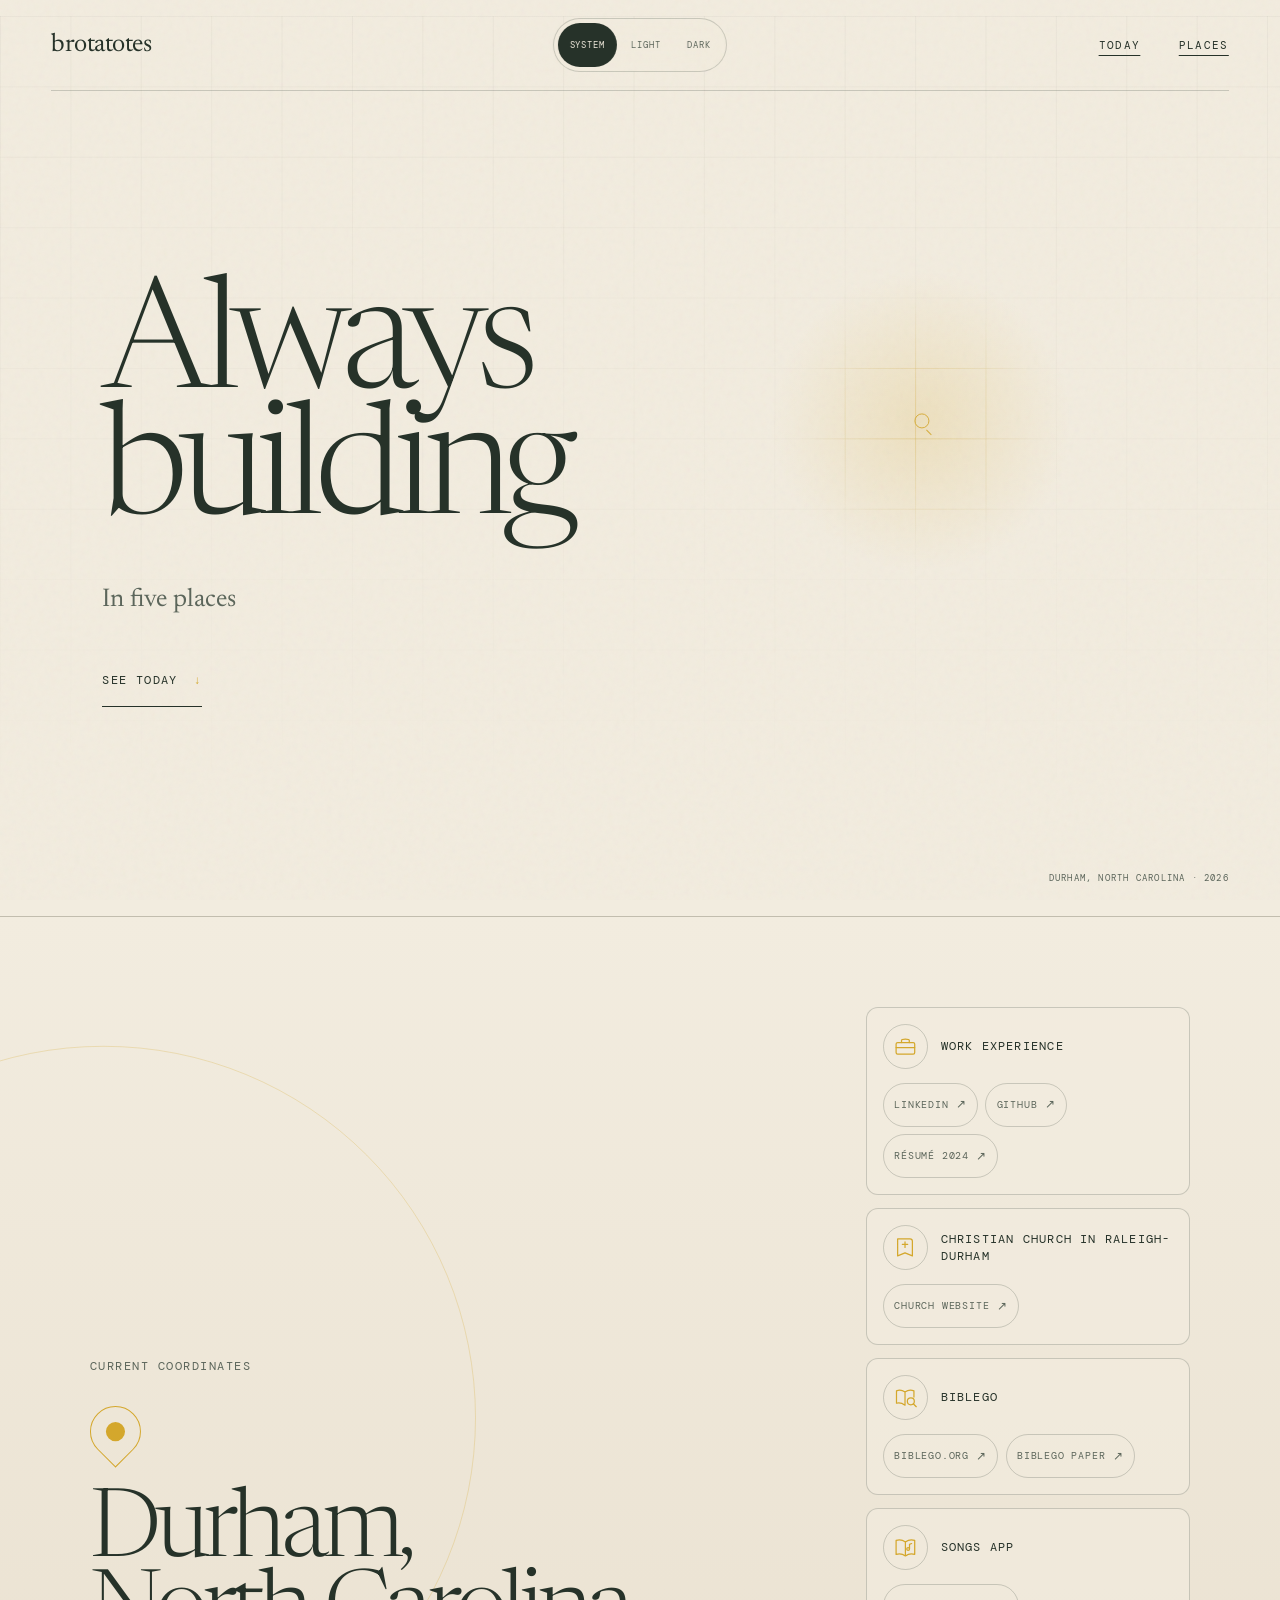
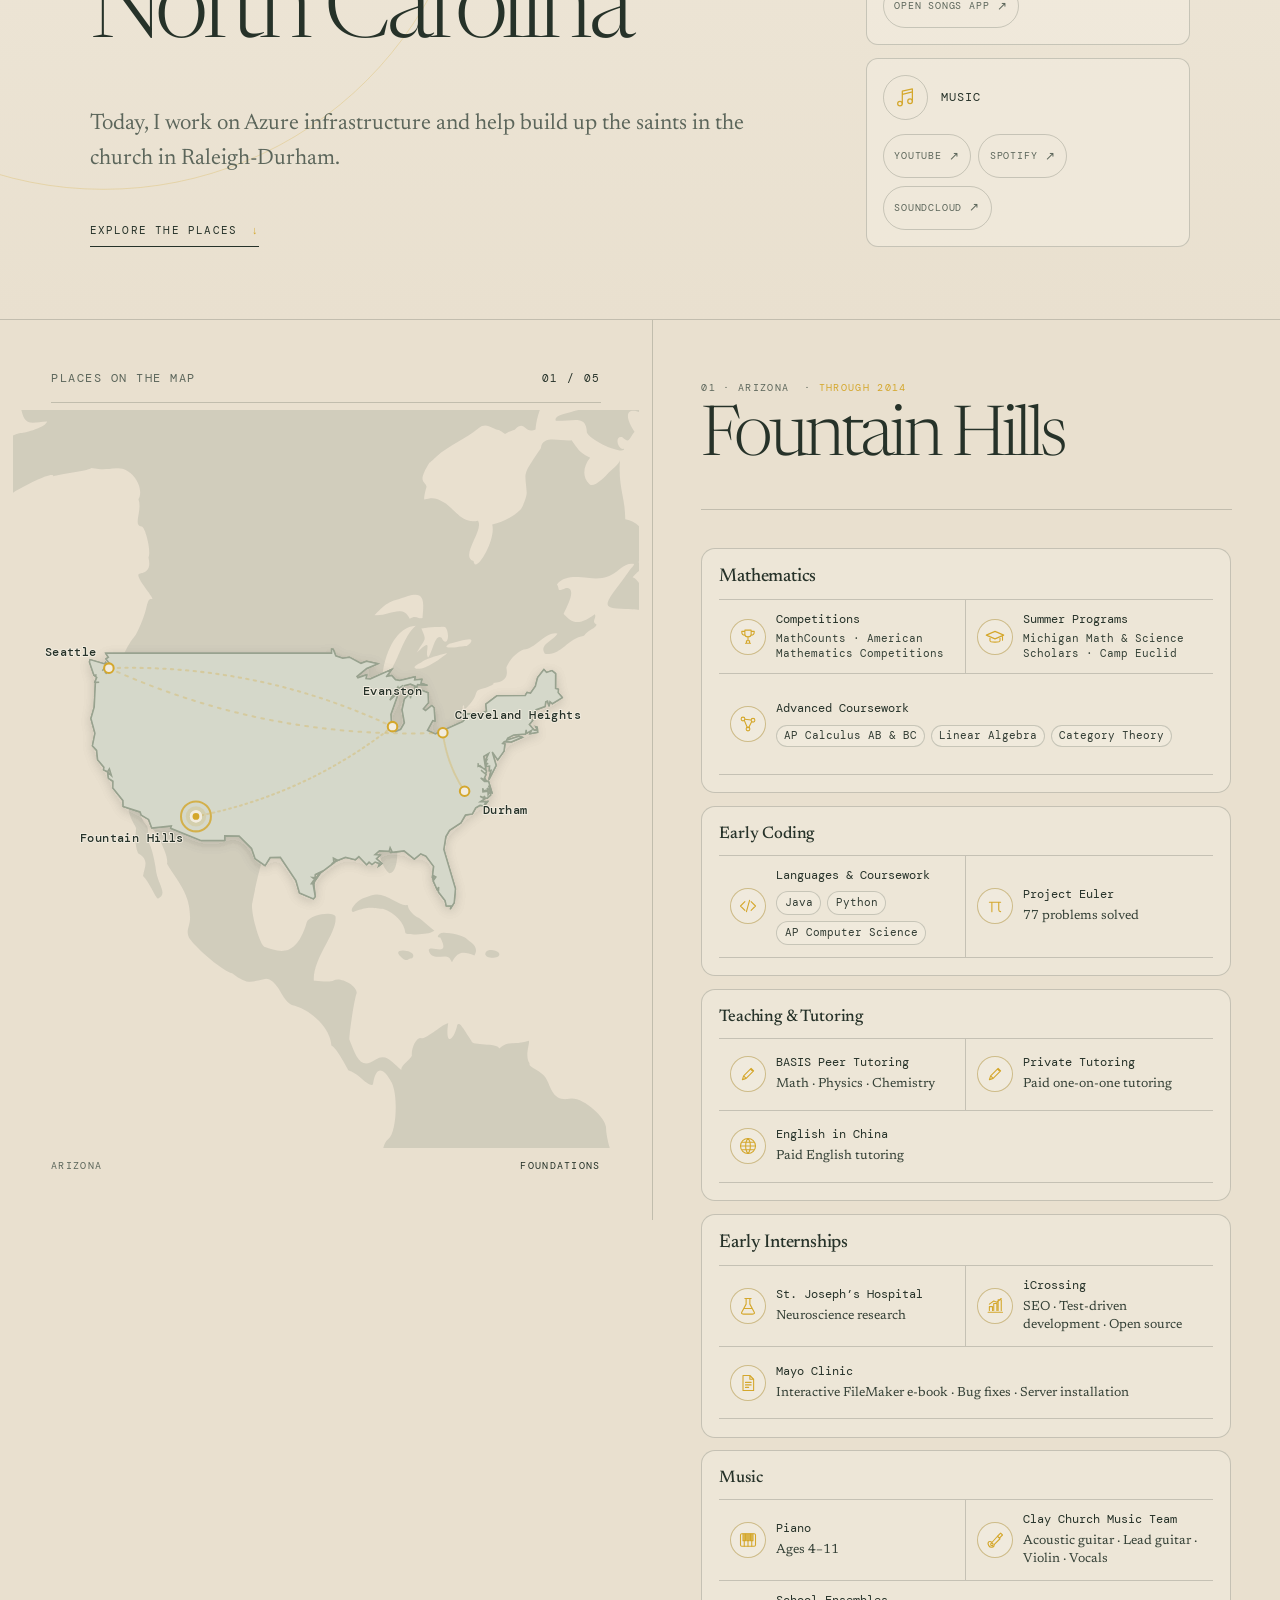
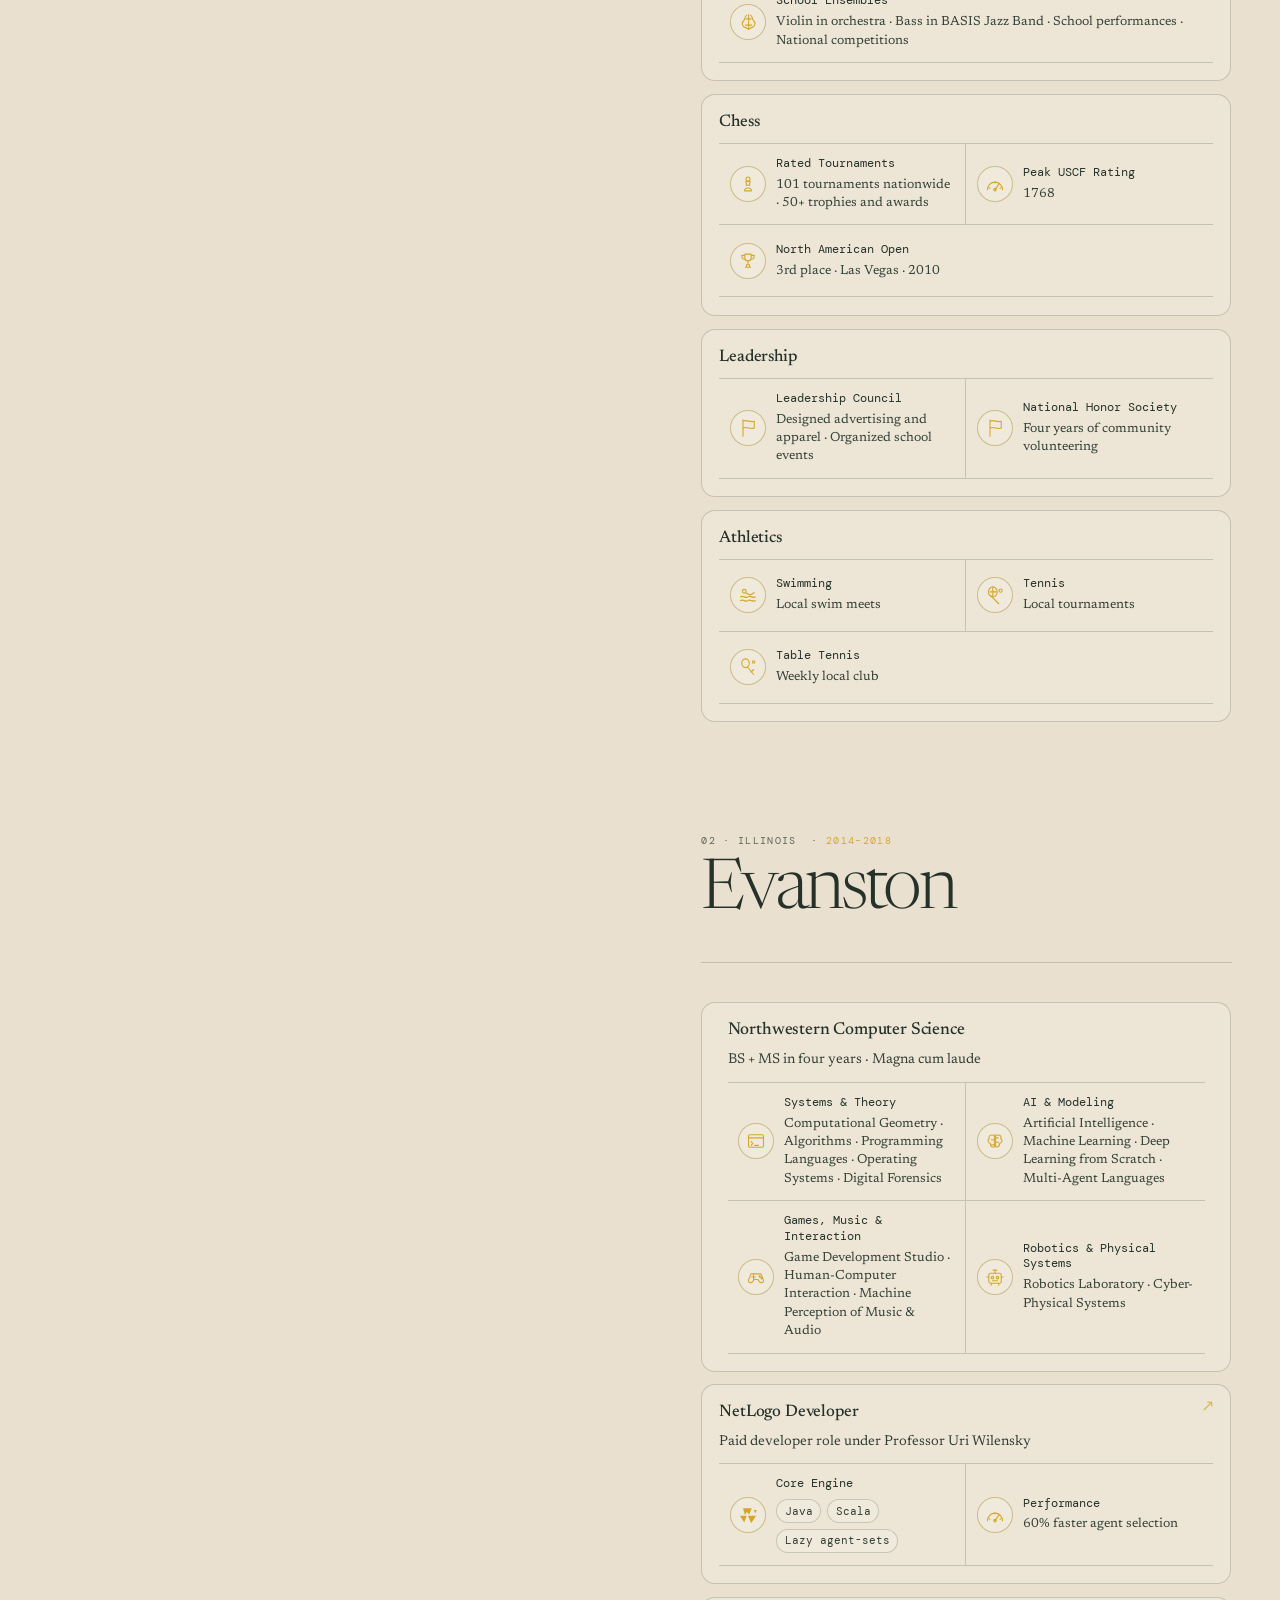
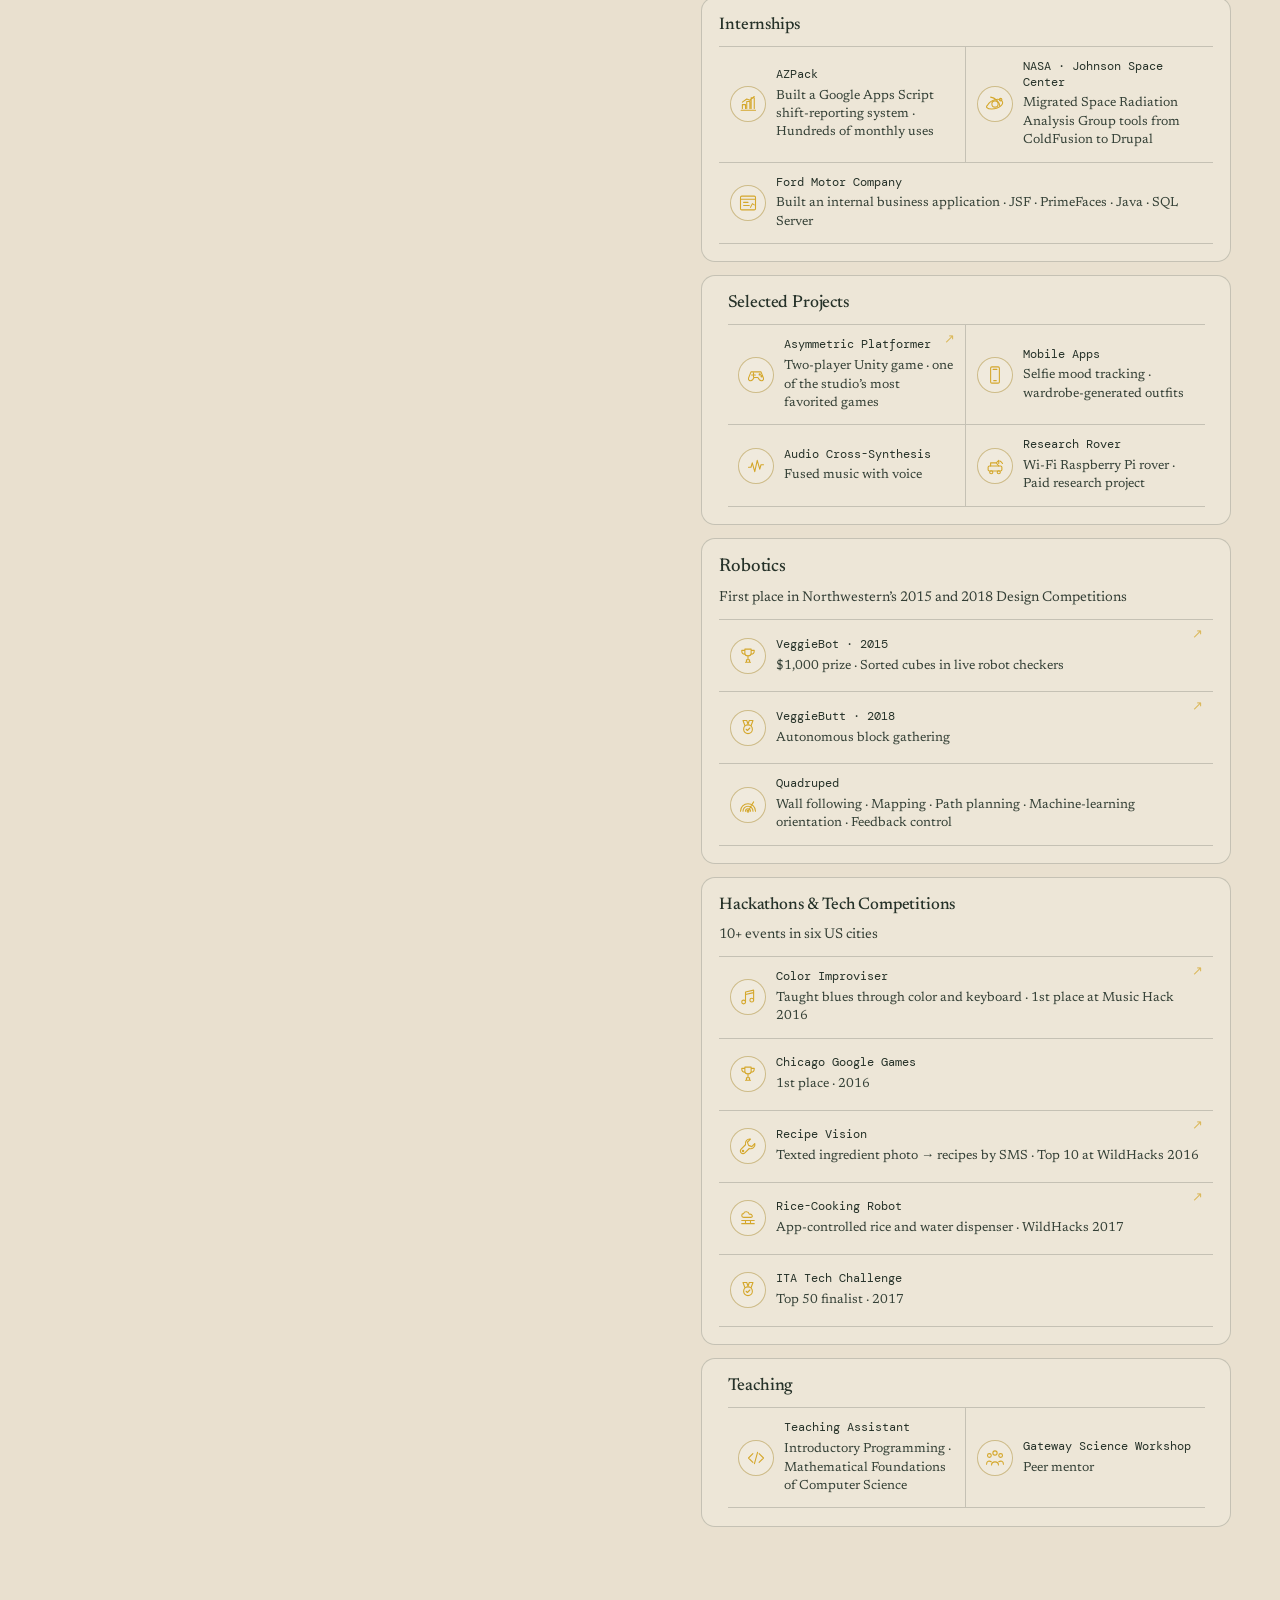
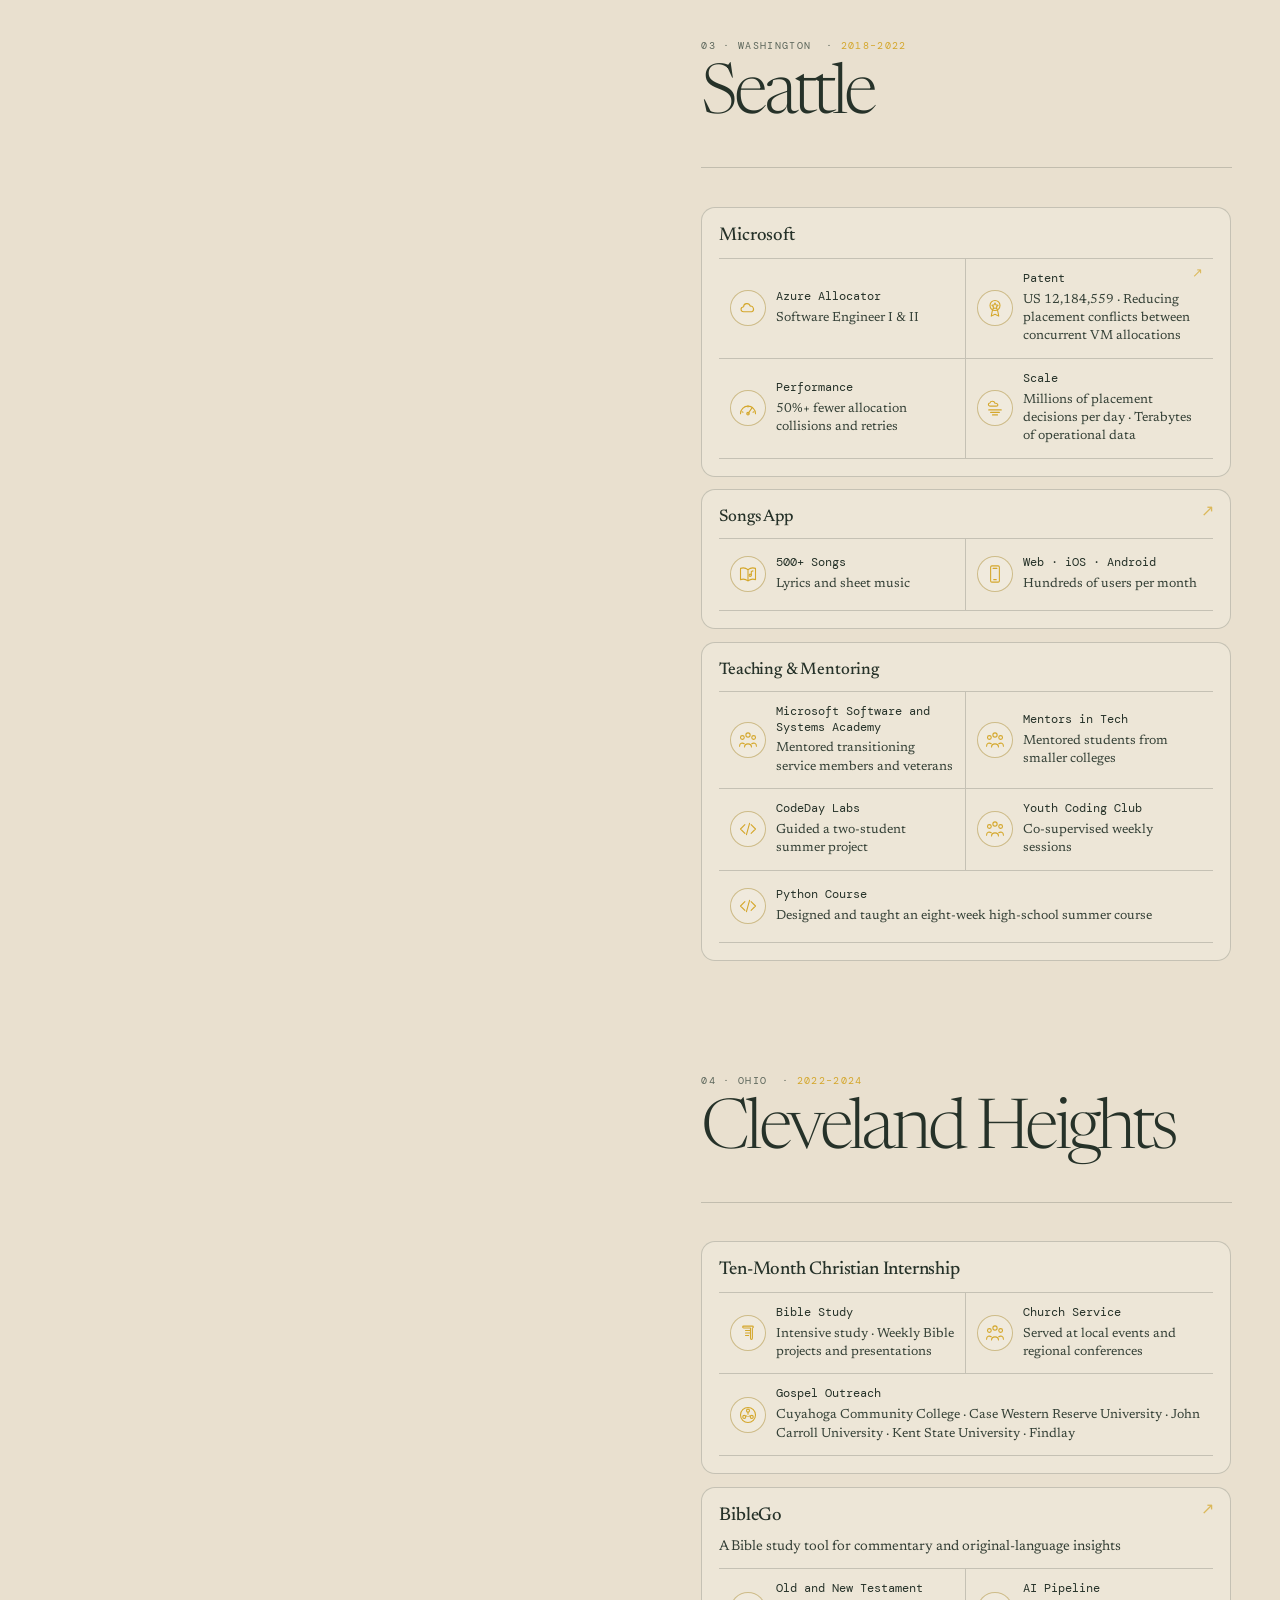
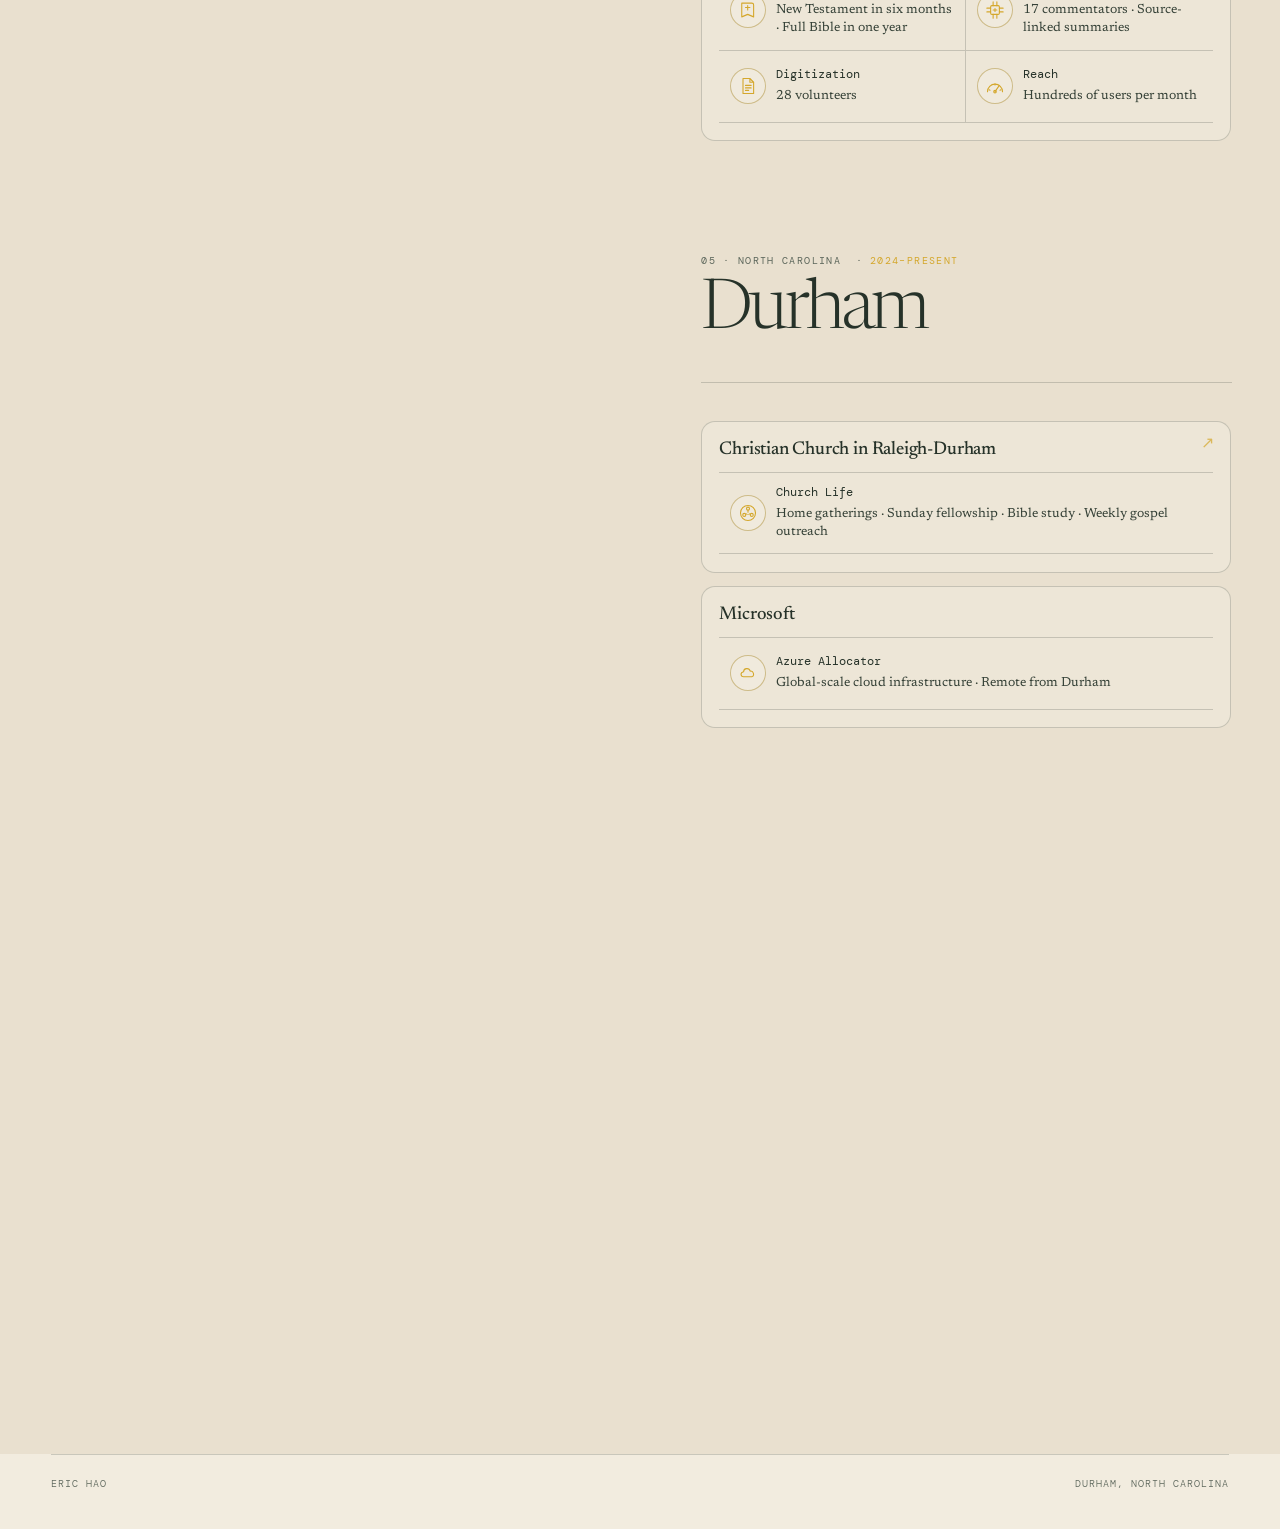
==== index.html @ 856d8e8a "Preview current section before places map" ====
<!doctype html>
<html lang="en">
<head>
  <meta charset="utf-8">
  <meta name="viewport" content="width=device-width, initial-scale=1">
  <meta name="description" content="Selected projects and lessons from the places Eric Hao has lived and worked.">
  <meta name="theme-color" content="#f2ecdf">
  <link rel="icon" type="image/x-icon" href="resources/favicon.ico">
  <title>brotatotes — always building</title>
  <link rel="preconnect" href="https://fonts.googleapis.com">
  <link rel="preconnect" href="https://fonts.gstatic.com" crossorigin>
  <link href="https://fonts.googleapis.com/css2?family=DM+Mono:wght@300;400&family=Newsreader:opsz,wght@6..72,300;6..72,400;6..72,500&display=swap" rel="stylesheet">
  <link rel="stylesheet" href="atlas.css">
  <script src="atlas.js" defer></script>
</head>
<body>
  <a class="skip-link" href="#journey">Skip to the journey</a>
  <div class="grain" aria-hidden="true"></div>

  <svg class="symbol-sprite" aria-hidden="true" focusable="false" width="0" height="0">
    <defs>
      <symbol id="ico-music" viewBox="0 0 32 32"><circle cx="9" cy="24" r="3"/><circle cx="22" cy="21" r="3"/><path d="M12 24 V8 L25 5 V21 M12 12 L25 9"/></symbol>
      <symbol id="ico-chess" viewBox="0 0 32 32"><circle cx="16" cy="8" r="3.3"/><path d="M12.5 12 H19.5 L18 18 H14 Z M10.5 27 C10.5 21 21.5 21 21.5 27 Z M13 18 H19"/></symbol>
      <symbol id="ico-athletics" viewBox="0 0 32 32"><ellipse cx="12.5" cy="11" rx="7" ry="8"/><path d="M9 17 L22 30 M8 11 H18 M12.5 4 V18"/><circle cx="25" cy="9" r="2.5"/></symbol>
      <symbol id="ico-math" viewBox="0 0 32 32"><path d="M7 10 H25 M11 10 V25 M22 10 V22 C22 24 23 25 25 25"/></symbol>
      <symbol id="ico-chinese" viewBox="0 0 32 32"><rect x="10" y="8" width="12" height="16"/><path d="M16 4 V28 M10 16 H22"/></symbol>
      <symbol id="ico-grad" viewBox="0 0 32 32"><path d="M16 7 L30 13 L16 19 L2 13 Z M8 15 V22 C8 25 24 25 24 22 V15 M28 14 V21"/></symbol>
      <symbol id="ico-tutor" viewBox="0 0 32 32"><path d="M7 25 L9 19 L21 7 L25 11 L13 23 Z M9 19 L13 23 M20 8 L24 12 M7 25 L11 24"/></symbol>
      <symbol id="ico-flag" viewBox="0 0 32 32"><path d="M8 3 V29 M8 5 C14 2 20 8 26 5 V16 C20 19 14 13 8 16"/></symbol>
      <symbol id="ico-briefcase" viewBox="0 0 32 32"><rect x="4" y="11" width="24" height="15" rx="2"/><path d="M11 11 V8 C11 6 21 6 21 8 V11 M4 17.5 H28"/></symbol>
      <symbol id="ico-code" viewBox="0 0 32 32"><path d="M11 9 L4 16 L11 23 M21 9 L28 16 L21 23 M18.5 7 L13.5 25"/></symbol>
      <symbol id="ico-building" viewBox="0 0 32 32"><path d="M4 12 L16 5 L28 12 M6 12 V24 M12 12 V24 M20 12 V24 M26 12 V24 M3 27 H29 M14 27 V21 H18 V27"/></symbol>
      <symbol id="ico-trophy" viewBox="0 0 32 32"><path d="M11 5 H21 V12 C21 17 11 17 11 12 Z M11 7 H6 C6 12 9 13 11 13 M21 7 H26 C26 12 23 13 21 13 M16 17 V22 M12 26 H20 M13.5 22 H18.5 V26 H13.5 Z"/></symbol>
      <symbol id="ico-network" viewBox="0 0 32 32"><circle cx="8" cy="8" r="3"/><circle cx="24" cy="10" r="3"/><circle cx="16" cy="24" r="3"/><path d="M10 10 L15 22 M22 12 L17 22 M11 8.5 L21 9.5"/></symbol>
      <symbol id="ico-project-grid" viewBox="0 0 32 32"><rect x="5" y="5" width="8" height="8" rx="1.5"/><rect x="19" y="5" width="8" height="8" rx="1.5"/><rect x="5" y="19" width="8" height="8" rx="1.5"/><rect x="19" y="19" width="8" height="8" rx="1.5"/></symbol>
      <symbol id="ico-netlogo" viewBox="0 0 32 32"><path d="M8 5 H22 L18 15 L14 11 L11 16 Z M25 8 H30 L28 13 Z M3 17 H14 L10 28 Z M16 17 H29 L21 29 Z" fill="var(--rust)" stroke="none"/></symbol>
      <symbol id="ico-wrench" viewBox="0 0 32 32"><path d="M20 5 A7 7 0 0 0 12 14 L5 21 A4 4 0 1 0 11 27 L18 20 A7 7 0 0 0 27 12 L22 17 L17 15 L15 10 Z"/><circle cx="8" cy="24" r="1.2"/></symbol>
      <symbol id="ico-rocket" viewBox="0 0 32 32"><path d="M16 3 C21 8 22 16 20 22 H12 C10 16 11 8 16 3 Z M12 22 L8 27 L11 24 M20 22 L24 27 L21 24 M16 26 V29"/><circle cx="16" cy="13" r="2.4"/></symbol>
      <symbol id="ico-car" viewBox="0 0 32 32"><path d="M4 22 L7 14 H23 L26 22 M3 22 H29 V26 H3 Z M11 14 L12 19 H20 L21 14"/><circle cx="10" cy="26" r="2"/><circle cx="22" cy="26" r="2"/></symbol>
      <symbol id="ico-bolt" viewBox="0 0 32 32"><path d="M18 3 L7 18 H15 L13 29 L25 13 H17 Z"/></symbol>
      <symbol id="ico-chip" viewBox="0 0 32 32"><rect x="9" y="9" width="14" height="14" rx="1.5"/><rect x="13.5" y="13.5" width="5" height="5"/><path d="M13 4 V9 M19 4 V9 M13 23 V28 M19 23 V28 M4 13 H9 M4 19 H9 M23 13 H28 M23 19 H28"/></symbol>
      <symbol id="ico-chalkboard" viewBox="0 0 32 32"><rect x="4" y="5" width="24" height="17" rx="1"/><path d="M9 11 H23 M9 15 H18 M13 22 V26 M11 28 L13 26 H19 L21 28"/></symbol>
      <symbol id="ico-flask" viewBox="0 0 32 32"><path d="M13 4 V13 L6 26 C5 28 7 29 9 29 H23 C25 29 27 28 26 26 L19 13 V4 M11 4 H21 M9.5 20 H22.5"/></symbol>
      <symbol id="ico-cloud" viewBox="0 0 32 32"><path d="M9 22 C4 22 3 15 9 14 C9 8 18 7 19.5 13 C25 12 27 20.5 22 22 Z"/></symbol>
      <symbol id="ico-patent" viewBox="0 0 32 32"><circle cx="16" cy="12" r="8"/><path d="M16 8 L17.5 11 L21 11.5 L18.5 14 L19 17.5 L16 15.8 L13 17.5 L13.5 14 L11 11.5 L14.5 11 Z" fill="none"/><path d="M12 19 L10 29 L16 26 L22 29 L20 19"/></symbol>
      <symbol id="ico-cloudscale" viewBox="0 0 32 32"><path d="M8 13 C4.5 13 4.5 8 8 8 C8.5 4.5 15 4 16 8.5 C20.5 7.5 22.5 13 18 13 Z M6 19 H26 M9 23 H23 M12 27 H20"/></symbol>
      <symbol id="ico-gauge" viewBox="0 0 32 32"><path d="M4 25 A12 12 0 0 1 28 25"/><path d="M16 25 L23 15"/><circle cx="16" cy="25" r="2"/><path d="M6.5 22 L8 22.7 M25.5 22 L24 22.7 M16 12.5 V14.5"/></symbol>
      <symbol id="ico-shield" viewBox="0 0 32 32"><path d="M16 4 L27 8 V15 C27 23 21 27 16 29 C11 27 5 23 5 15 V8 Z M11 16 L15 20 L22 12"/></symbol>
      <symbol id="ico-database" viewBox="0 0 32 32"><ellipse cx="16" cy="8" rx="10" ry="4"/><path d="M6 8 V24 C6 26.4 26 26.4 26 24 V8 M6 16 C6 18.4 26 18.4 26 16"/></symbol>
      <symbol id="ico-mentor" viewBox="0 0 32 32"><circle cx="16" cy="8" r="3.4"/><circle cx="7" cy="12" r="3"/><circle cx="25" cy="12" r="3"/><path d="M10.5 27 C10.5 20.5 21.5 20.5 21.5 27 M2.5 26 C2.5 21 7 20 10 22 M29.5 26 C29.5 21 25 20 22 22"/></symbol>
      <symbol id="ico-terminal" viewBox="0 0 32 32"><rect x="4" y="6" width="24" height="20" rx="2"/><path d="M4 11 H28 M8 17 L11 20 L8 23 M14 23 H20"/></symbol>
      <symbol id="ico-hymnal" viewBox="0 0 32 32"><path d="M16 9 C12 6 7 6 4 7 V25 C7 24 12 24 16 27 C20 24 25 24 28 25 V7 C25 6 20 6 16 9 Z M16 9 V27"/><circle cx="19.5" cy="18" r="1.8"/><path d="M21.3 18 V12 L24 11"/></symbol>
      <symbol id="ico-bible" viewBox="0 0 32 32"><path d="M6 5 H22 C24 5 25 6 25 8 V27 L15.5 23 L6 27 Z M15.5 9 V16 M12 12 H19"/></symbol>
      <symbol id="ico-bible-search" viewBox="0 0 32 32"><path d="M15.5 9 C12 6.5 8 6 4.5 7.5 V23.5 C8 22.5 12 23.5 15.5 26 Z M15.5 9 C19 6.5 23 6 27 7.5 V15.5 M15.5 9 V26"/><circle cx="23" cy="21" r="4.5"/><path d="M26.2 24.2 L30 28"/></symbol>
      <symbol id="ico-ai" viewBox="0 0 32 32"><rect x="9" y="9" width="14" height="14" rx="2"/><path d="M13 3 V9 M19 3 V9 M13 23 V29 M19 23 V29 M3 13 H9 M3 19 H9 M23 13 H29 M23 19 H29 M13 16 H15.5 M16 13.5 V18.5 M16.5 16 H19"/></symbol>
      <symbol id="ico-compass" viewBox="0 0 32 32"><circle cx="16" cy="16" r="12"/><path d="M16 16 L21 10 L18 18 L11 22 Z"/><circle cx="16" cy="16" r="1.4"/></symbol>
      <symbol id="ico-scroll" viewBox="0 0 32 32"><path d="M9 5 H23 C25 5 25 8 23 8 V24 C23 27 20 27 20 24 V8 H9 C7 8 7 5 9 5 Z M12 12 H20 M12 16 H20 M12 20 H17"/></symbol>
      <symbol id="ico-stack" viewBox="0 0 32 32"><path d="M16 4 L28 11 L16 18 L4 11 Z M4 17 L16 24 L28 17 M4 23 L16 30 L28 23"/></symbol>
      <symbol id="ico-community" viewBox="0 0 32 32"><circle cx="16" cy="16" r="12"/><circle cx="16" cy="9" r="2.4"/><circle cx="10" cy="19" r="2.4"/><circle cx="22" cy="19" r="2.4"/><path d="M16 11.4 V14.6 M13.2 17.4 L14.6 18.2 M18.8 17.4 L17.4 18.2"/></symbol>
      <symbol id="ico-windows" viewBox="0 0 32 32"><rect x="5" y="5" width="9" height="9"/><rect x="18" y="5" width="9" height="9"/><rect x="5" y="18" width="9" height="9"/><rect x="18" y="18" width="9" height="9"/></symbol>
      <symbol id="ico-allocator" viewBox="0 0 32 32"><path d="M9 15 C5 15 5 9 9 9 C10 5 17 5 18 10 C23 9 25 15 20 15 Z M6 20 H26 M6 25 H26 M12 20 V25 M20 20 V25"/></symbol>
      <symbol id="ico-laptop" viewBox="0 0 32 32"><rect x="6" y="7" width="20" height="13" rx="1"/><path d="M3 24 L6 20 H26 L29 24 Z M12 11.5 A6 6 0 0 1 20 11.5 M14 14 A3 3 0 0 1 18 14"/><circle cx="16" cy="16.4" r="1"/></symbol>
      <symbol id="ico-brain" viewBox="0 0 32 32"><path d="M12 7 C8 5 5 9 7 12 C3 14 5 20 9 20 C8 25 14 28 17 23 V9 C16 6 14 6 12 7 Z M20 7 C24 5 27 9 25 12 C29 14 27 20 23 20 C24 25 18 28 15 23 V9 C16 6 18 6 20 7 Z M10 14 H15 M17 18 H22 M11 22 H15 M17 11 H21"/></symbol>
      <symbol id="ico-browser" viewBox="0 0 32 32"><rect x="4" y="5" width="24" height="22" rx="2"/><path d="M4 10 H28 M9 15 H16 M9 20 H18 M20 23 L23 17 L26 19"/></symbol>
      <symbol id="ico-camera" viewBox="0 0 32 32"><rect x="4" y="9" width="24" height="18" rx="2"/><path d="M10 9 L12 5 H20 L22 9"/><circle cx="16" cy="18" r="5"/></symbol>
      <symbol id="ico-chart" viewBox="0 0 32 32"><path d="M5 26 H28 M7 23 V17 H12 V23 M14 23 V12 H19 V23 M21 23 V6 H26 V23 M7 13 L14 8 L19 10 L26 4"/></symbol>
      <symbol id="ico-fingerprint" viewBox="0 0 32 32"><path d="M7 25 C7 13 11 6 16 6 C21 6 25 13 25 25 M10 25 C10 16 12 10 16 10 C20 10 22 16 22 25 M13 25 C13 19 14 14 16 14 C18 14 19 19 19 25 M5 18 C7 9 11 4 16 4 C21 4 25 9 27 18"/></symbol>
      <symbol id="ico-gamepad" viewBox="0 0 32 32"><path d="M8 11 H24 L28 21 C29 25 24 27 21 23 L19 20 H13 L11 23 C8 27 3 25 4 21 Z M9 16 H15 M12 13 V19"/><circle cx="22" cy="15" r="1"/><circle cx="25" cy="18" r="1"/></symbol>
      <symbol id="ico-geometry" viewBox="0 0 32 32"><path d="M5 26 L16 5 L27 26 Z M11 16 H22 M16 5 V26"/><circle cx="16" cy="16" r="2"/></symbol>
      <symbol id="ico-globe" viewBox="0 0 32 32"><circle cx="16" cy="16" r="12"/><path d="M4 16 H28 M16 4 C11 9 11 23 16 28 M16 4 C21 9 21 23 16 28 M7 10 H25 M7 22 H25"/></symbol>
      <symbol id="ico-grid" viewBox="0 0 32 32"><rect x="5" y="5" width="22" height="22" rx="1"/><path d="M12 5 V27 M20 5 V27 M5 12 H27 M5 20 H27"/></symbol>
      <symbol id="ico-guitar" viewBox="0 0 32 32"><path d="M11 20 C7 16 3 20 6 25 C9 30 15 27 15 23 L24 14 L20 10 Z M20 10 L25 5 L28 8 L23 13"/><circle cx="11" cy="23" r="2"/></symbol>
      <symbol id="ico-medal" viewBox="0 0 32 32"><circle cx="16" cy="18" r="7"/><path d="M11 12 L8 4 H14 L16 10 L18 4 H24 L21 12 M13 18 L15 20 L19 16"/></symbol>
      <symbol id="ico-mic" viewBox="0 0 32 32"><rect x="11" y="4" width="10" height="16" rx="5"/><path d="M7 15 C7 25 25 25 25 15 M16 25 V29 M11 29 H21"/></symbol>
      <symbol id="ico-orbit" viewBox="0 0 32 32"><circle cx="16" cy="16" r="5"/><path d="M4 18 C9 9 22 6 27 11 C32 16 22 24 11 24 C2 24 1 20 4 18 Z M9 5 C16 6 23 12 24 20"/><circle cx="25" cy="9" r="2"/></symbol>
      <symbol id="ico-paddle" viewBox="0 0 32 32"><ellipse cx="12" cy="10" rx="6" ry="7"/><path d="M15 16 L25 28 M21 24 L25 20"/><circle cx="25" cy="8" r="2"/></symbol>
      <symbol id="ico-pencil" viewBox="0 0 32 32"><path d="M7 25 L9 19 L21 7 L25 11 L13 23 Z M9 19 L13 23 M20 8 L24 12 M7 25 L11 24"/></symbol>
      <symbol id="ico-phone" viewBox="0 0 32 32"><rect x="9" y="3" width="14" height="26" rx="2"/><path d="M13 7 H19 M14 25 H18"/></symbol>
      <symbol id="ico-piano" viewBox="0 0 32 32"><rect x="4" y="6" width="24" height="20" rx="2"/><path d="M10 6 V26 M16 6 V26 M22 6 V26 M8 6 V17 H12 V6 M14 6 V17 H18 V6 M20 6 V17 H24 V6"/></symbol>
      <symbol id="ico-radar" viewBox="0 0 32 32"><path d="M4 26 A12 12 0 0 1 28 26 M8 26 A8 8 0 0 1 24 26 M12 26 A4 4 0 0 1 20 26 M16 26 L25 11"/><circle cx="16" cy="26" r="1.5"/></symbol>
      <symbol id="ico-robot" viewBox="0 0 32 32"><rect x="6" y="10" width="20" height="16" rx="3"/><path d="M16 10 V5 M13 5 H19 M10 26 V29 M22 26 V29 M6 16 H3 M26 16 H29"/><circle cx="12" cy="17" r="2"/><circle cx="20" cy="17" r="2"/><path d="M12 22 H20"/></symbol>
      <symbol id="ico-rover" viewBox="0 0 32 32"><rect x="5" y="16" width="22" height="8" rx="2"/><path d="M9 16 V11 H18 L22 16 M18 11 L22 7 M22 7 V12 M24 8 C26 9 27 10 28 12"/><circle cx="10" cy="26" r="2.5"/><circle cx="22" cy="26" r="2.5"/></symbol>
      <symbol id="ico-swim" viewBox="0 0 32 32"><circle cx="10" cy="10" r="3"/><path d="M13 13 L20 16 L26 12 M4 19 C8 16 12 22 16 19 C20 16 24 22 28 19 M4 25 C8 22 12 28 16 25 C20 22 24 28 28 25"/></symbol>
      <symbol id="ico-violin" viewBox="0 0 32 32"><path d="M14 5 C10 7 12 12 9 14 C5 17 7 25 13 25 C15 28 19 28 21 25 C27 25 29 17 25 14 C22 12 24 7 20 5 M17 4 V28 M13 11 H21 M12 21 H22"/></symbol>
      <symbol id="ico-wave" viewBox="0 0 32 32"><path d="M4 18 H8 L10 11 L14 25 L18 7 L22 21 L24 14 H28"/></symbol>
      <symbol id="ico-doc" viewBox="0 0 32 32"><path d="M8 4 H19 L25 10 V28 H8 Z M19 4 V10 H25 M12 15 H21 M12 19 H21 M12 23 H17"/></symbol>
      <symbol id="ico-github" viewBox="0 0 32 32"><circle cx="9" cy="7" r="3"/><circle cx="9" cy="25" r="3"/><circle cx="23" cy="11" r="3"/><path d="M9 10 V22 M23 14 C23 19 9 17 9 20"/></symbol>
      <symbol id="ico-linkedin" viewBox="0 0 32 32"><rect x="4" y="4" width="24" height="24" rx="3"/><path d="M10 13 V22 M10 8.5 V9 M16 22 V16.5 C16 13.5 22 13.5 22 16.5 V22"/></symbol>
    </defs>
  </svg>

  <header class="site-header">
    <a class="wordmark" href="#top">brotatotes</a>
    <div class="theme-picker" aria-label="Choose a visual direction">
      <button class="theme-button active" type="button" data-theme="system" aria-pressed="true">System</button>
      <button class="theme-button" type="button" data-theme="atlas" aria-pressed="false">Light</button>
      <button class="theme-button" type="button" data-theme="dark" aria-pressed="false">Dark</button>
    </div>
    <nav aria-label="Primary navigation">
      <a href="#current-coordinates">Today</a>
      <a href="#journey">Places</a>
    </nav>
  </header>

  <main id="top">
    <section class="hero" aria-labelledby="hero-title">
      <div class="cursor-light" aria-hidden="true"></div>
      <span class="cursor-lens" aria-hidden="true"></span>
      <h1 id="hero-title">Always<br>building</h1>
      <p class="intro">In five places</p>
      <a class="begin" href="#current-coordinates">
        See today
        <span aria-hidden="true">↓</span>
      </a>
      <p class="placeholder-note">Durham, North Carolina · 2026</p>
    </section>

    <section class="epilogue current-intro" id="current-coordinates" aria-labelledby="epilogue-title">
      <div class="epilogue-inner">
        <div class="closing-card current-card">
          <p class="kicker">Current coordinates</p>
          <div class="closing-marker" aria-hidden="true">
            <span></span>
          </div>
          <h2 id="epilogue-title">Durham,<br>North Carolina</h2>
          <p class="synthesis">Today, I work on Azure infrastructure and help build up the saints in the church in Raleigh-Durham.</p>
          <a class="current-places-link" href="#journey">
            Explore the places
            <span aria-hidden="true">↓</span>
          </a>
        </div>

        <nav class="resource-directory" aria-label="Continue exploring">
          <section class="resource-group" aria-labelledby="resource-work">
            <header class="resource-group-head">
              <span class="resource-glyph" aria-hidden="true"><svg viewBox="0 0 32 32"><use href="#ico-briefcase"/></svg></span>
              <span class="resource-title" id="resource-work">Work Experience</span>
            </header>
            <div class="resource-destinations">
              <a href="https://www.linkedin.com/in/erichao2018/" target="_blank" rel="noopener noreferrer"><span>LinkedIn</span><span aria-hidden="true">↗</span></a>
              <a href="https://github.com/brotatotes" target="_blank" rel="noopener noreferrer"><span>GitHub</span><span aria-hidden="true">↗</span></a>
              <a href="resources/resume.pdf" target="_blank" rel="noopener noreferrer"><span>Résumé 2024</span><span aria-hidden="true">↗</span></a>
            </div>
          </section>

          <section class="resource-group resource-group--wide" aria-labelledby="resource-church">
            <header class="resource-group-head">
              <span class="resource-glyph" aria-hidden="true"><svg viewBox="0 0 32 32"><use href="#ico-bible"/></svg></span>
              <span class="resource-title" id="resource-church">Christian Church in Raleigh-Durham</span>
            </header>
            <div class="resource-destinations">
              <a href="https://www.christianchurchinraleigh.org/" target="_blank" rel="noopener noreferrer"><span>Church Website</span><span aria-hidden="true">↗</span></a>
            </div>
          </section>

          <section class="resource-group" aria-labelledby="resource-biblego">
            <header class="resource-group-head">
              <span class="resource-glyph" aria-hidden="true"><svg viewBox="0 0 32 32"><use href="#ico-bible-search"/></svg></span>
              <span class="resource-title" id="resource-biblego">BibleGo</span>
            </header>
            <div class="resource-destinations">
              <a href="https://www.biblego.org/" target="_blank" rel="noopener noreferrer"><span>BibleGo.org</span><span aria-hidden="true">↗</span></a>
              <a href="https://doi.org/10.5281/zenodo.21693756" target="_blank" rel="noopener noreferrer"><span>BibleGo Paper</span><span aria-hidden="true">↗</span></a>
            </div>
          </section>

          <section class="resource-group" aria-labelledby="resource-songs">
            <header class="resource-group-head">
              <span class="resource-glyph" aria-hidden="true"><svg viewBox="0 0 32 32"><use href="#ico-hymnal"/></svg></span>
              <span class="resource-title" id="resource-songs">Songs App</span>
            </header>
            <div class="resource-destinations">
              <a href="https://hymnsandspiritualsongs.com/" target="_blank" rel="noopener noreferrer"><span>Open Songs App</span><span aria-hidden="true">↗</span></a>
            </div>
          </section>

          <section class="resource-group" aria-labelledby="resource-music">
            <header class="resource-group-head">
              <span class="resource-glyph" aria-hidden="true"><svg viewBox="0 0 32 32"><use href="#ico-music"/></svg></span>
              <span class="resource-title" id="resource-music">Music</span>
            </header>
            <div class="resource-destinations">
              <a href="https://www.youtube.com/channel/UCf2b1PQXe81sbAj1CLSIKGg/videos" target="_blank" rel="noopener noreferrer"><span>YouTube</span><span aria-hidden="true">↗</span></a>
              <a href="https://open.spotify.com/artist/3OKPfWSO9P15iCRTznKnZo" target="_blank" rel="noopener noreferrer"><span>Spotify</span><span aria-hidden="true">↗</span></a>
              <a href="https://soundcloud.com/brotatotes" target="_blank" rel="noopener noreferrer"><span>SoundCloud</span><span aria-hidden="true">↗</span></a>
            </div>
          </section>
        </nav>
      </div>
    </section>

    <section class="journey" id="journey" aria-label="A life in five places">
      <div class="atlas-stage">
        <div class="atlas-heading">
          <p class="kicker">Places on the map</p>
          <p class="progress"><span id="active-number">01</span> / 05</p>
        </div>

        <div class="map-wrap">
          <svg class="map" viewBox="0 0 920 430" role="group" aria-label="Interactive world map tracing a route from Fountain Hills, Arizona to Evanston, Illinois, Seattle, Washington, Cleveland Heights, Ohio, and Durham, North Carolina">
            <defs>
              <filter id="paper-shadow" x="-20%" y="-20%" width="140%" height="140%">
                <feDropShadow dx="0" dy="4" stdDeviation="8" flood-color="#2d382f" flood-opacity=".08"/>
              </filter>
            </defs>

            <image class="regional-context" href="resources/world-map.svg" x="-535" y="-618" width="4242" height="2820" preserveAspectRatio="none" aria-hidden="true"/>

            <use class="land-mask" href="#us-land" aria-hidden="true"/>
            <path id="us-land" class="land" d="M 112.4 42.9 L 113.3 39.5 L 134.8 45.7 L 136.2 43.4 L 138.0 47.4 L 131.4 55.7 L 139.0 47.1 L 138.7 56.8 L 136.7 59.2 L 134.9 57.0 L 137.2 59.6 L 141.4 55.8 L 142.6 46.1 L 136.7 38.4 L 140.2 36.2 L 136.2 30.0 L 468.4 30.0 L 468.4 24.0 L 470.8 24.2 L 474.6 34.0 L 484.8 37.5 L 494.5 35.9 L 511.6 44.9 L 519.8 41.8 L 536.6 45.4 L 520.0 52.5 L 505.7 64.2 L 507.1 66.2 L 520.0 61.8 L 519.0 67.5 L 525.2 68.0 L 557.0 53.8 L 548.6 65.0 L 552.8 61.7 L 551.1 63.8 L 556.8 62.9 L 562.4 69.0 L 568.8 70.0 L 591.3 64.8 L 590.4 69.3 L 601.2 68.5 L 599.7 74.1 L 609.0 77.0 L 594.8 76.0 L 593.7 79.4 L 584.5 75.3 L 575.3 77.7 L 571.2 82.9 L 572.1 78.5 L 567.0 81.9 L 566.0 79.6 L 554.0 99.2 L 566.9 87.9 L 555.6 119.9 L 556.5 134.5 L 562.7 145.1 L 570.0 142.0 L 575.5 132.3 L 572.1 113.3 L 575.6 97.2 L 584.1 89.1 L 584.3 96.3 L 586.2 88.2 L 591.7 86.3 L 590.5 80.5 L 610.2 88.2 L 610.8 102.7 L 603.2 111.9 L 606.5 114.4 L 615.8 106.9 L 619.1 110.3 L 620.5 129.7 L 617.2 129.0 L 609.3 143.7 L 621.0 148.8 L 661.1 130.6 L 664.7 127.0 L 662.0 119.5 L 687.5 119.4 L 696.2 115.3 L 695.2 104.9 L 711.4 92.7 L 753.2 92.2 L 755.8 87.7 L 760.9 88.8 L 768.1 78.5 L 771.3 66.0 L 780.6 54.0 L 784.4 58.4 L 792.5 55.7 L 797.8 60.1 L 797.7 81.8 L 801.9 83.0 L 801.5 88.0 L 807.6 95.3 L 793.0 104.3 L 789.5 101.2 L 788.1 107.8 L 785.9 100.4 L 783.3 101.4 L 782.3 108.4 L 769.2 113.1 L 764.6 118.6 L 761.4 125.9 L 764.1 128.9 L 759.1 134.8 L 766.3 143.2 L 770.9 142.5 L 768.4 138.1 L 770.8 138.9 L 771.4 146.3 L 759.8 148.4 L 762.6 143.3 L 755.1 147.8 L 754.5 142.6 L 753.4 149.0 L 736.2 150.2 L 727.4 154.8 L 725.7 158.0 L 743.8 152.3 L 748.9 153.7 L 732.6 160.6 L 722.4 159.8 L 719.8 162.8 L 723.3 163.4 L 721.9 174.1 L 712.7 186.9 L 704.6 175.2 L 710.4 195.1 L 699.7 215.8 L 703.0 202.2 L 700.3 202.9 L 700.7 196.0 L 695.9 196.5 L 695.7 192.1 L 698.7 192.8 L 694.8 190.9 L 696.6 187.1 L 694.5 188.3 L 699.4 177.3 L 692.1 181.9 L 695.1 201.0 L 684.0 195.6 L 684.0 191.7 L 683.8 196.4 L 686.5 195.3 L 696.2 203.3 L 694.7 207.7 L 688.1 202.0 L 695.4 208.4 L 693.1 213.3 L 695.4 217.2 L 687.6 213.6 L 693.2 218.8 L 699.1 218.4 L 704.6 236.1 L 699.1 224.6 L 701.4 231.7 L 696.8 228.2 L 698.3 230.4 L 692.1 232.7 L 690.6 228.5 L 690.9 233.8 L 698.3 232.9 L 698.5 238.0 L 701.3 233.4 L 702.3 238.6 L 697.3 243.3 L 693.2 242.6 L 693.5 239.8 L 692.0 242.4 L 686.7 240.4 L 693.4 244.3 L 687.2 248.3 L 695.5 248.2 L 692.7 253.8 L 698.6 247.5 L 692.6 254.8 L 686.6 253.7 L 680.3 257.5 L 675.4 266.3 L 665.2 268.0 L 658.5 279.5 L 641.8 290.4 L 636.4 299.6 L 633.4 318.5 L 650.5 376.4 L 648.7 396.8 L 643.0 406.0 L 645.5 401.4 L 637.1 401.8 L 635.3 393.7 L 625.5 381.2 L 625.9 373.9 L 623.6 377.6 L 617.8 364.8 L 621.8 359.1 L 618.5 357.2 L 618.0 363.6 L 616.6 359.7 L 618.5 343.5 L 607.1 328.2 L 599.5 324.9 L 590.1 332.8 L 575.0 320.7 L 554.6 322.9 L 557.5 321.9 L 554.5 315.7 L 552.9 321.4 L 538.7 320.5 L 532.2 326.3 L 539.9 326.8 L 534.3 332.3 L 542.5 339.2 L 537.5 343.1 L 539.1 339.2 L 532.4 337.0 L 527.8 340.7 L 523.5 337.1 L 520.0 341.1 L 508.5 329.1 L 503.4 333.6 L 488.7 330.0 L 473.5 336.2 L 476.4 333.8 L 471.0 331.1 L 471.6 337.2 L 468.3 340.2 L 473.5 336.8 L 449.6 355.0 L 443.7 363.9 L 441.7 372.3 L 444.3 387.5 L 441.9 367.7 L 453.2 351.3 L 444.4 355.5 L 444.0 360.2 L 440.0 359.9 L 443.2 362.3 L 438.5 369.0 L 441.1 369.1 L 444.4 387.8 L 441.7 391.3 L 421.2 382.6 L 416.0 364.4 L 393.1 330.2 L 378.0 330.4 L 370.6 342.3 L 355.9 332.0 L 350.8 317.0 L 332.5 298.9 L 311.3 298.6 L 311.3 305.6 L 276.8 305.6 L 231.8 287.5 L 232.9 284.0 L 204.0 286.9 L 199.4 274.4 L 188.5 268.0 L 186.9 263.4 L 161.9 255.4 L 161.7 246.5 L 146.8 228.3 L 147.0 218.3 L 140.4 214.1 L 139.1 205.0 L 144.8 210.1 L 141.7 200.0 L 138.9 204.4 L 133.1 201.5 L 133.7 197.7 L 124.4 186.7 L 123.0 173.0 L 116.8 166.3 L 120.5 147.9 L 114.6 126.1 L 119.4 109.4 L 121.2 73.1 L 126.7 72.7 L 120.3 72.6 L 123.2 65.6 L 119.6 62.7 L 122.9 62.0 L 119.0 62.4 L 112.4 42.9 Z"/>

            <g class="route-lines" aria-hidden="true">
              <path class="route route-1" pathLength="1" d="M269 270 Q 429 239 558 138"/>
              <path class="route route-2" pathLength="1" d="M558 138 Q 360 45 141 52"/>
              <path class="route route-3" pathLength="1" d="M141 52 Q 375 158 632 147"/>
              <path class="route route-4" pathLength="1" d="M632 147 Q 638 194 664 233"/>
            </g>
            <g class="route-progress-lines" aria-hidden="true">
              <path class="route-progress" pathLength="1" d="M269 270 Q 429 239 558 138"/>
              <path class="route-progress" pathLength="1" d="M558 138 Q 360 45 141 52"/>
              <path class="route-progress" pathLength="1" d="M141 52 Q 375 158 632 147"/>
              <path class="route-progress" pathLength="1" d="M632 147 Q 638 194 664 233"/>
            </g>
            <g class="route-traveler" aria-hidden="true" transform="translate(269 270)">
              <circle class="traveler-halo" r="15"/>
              <circle class="traveler-dot" r="7"/>
            </g>

            <g class="places">
              <g class="place place-1 active" data-index="1" transform="translate(269 270)" role="button" tabindex="0" aria-label="Jump to Fountain Hills chapter">
                <circle class="place-hit" r="25"/>
                <circle class="pulse" r="22"/><circle class="dot" r="7"/>
                <text class="label-end" x="-18" y="38">Fountain Hills</text>
              </g>
              <g class="place place-2" data-index="2" transform="translate(558 138)" role="button" tabindex="0" aria-label="Jump to Evanston chapter">
                <circle class="place-hit" r="25"/>
                <circle class="pulse" r="22"/><circle class="dot" r="7"/>
                <text text-anchor="middle" x="0" y="-46">Evanston</text>
              </g>
              <g class="place place-3" data-index="3" transform="translate(141 52)" role="button" tabindex="0" aria-label="Jump to Seattle chapter">
                <circle class="place-hit" r="25"/>
                <circle class="pulse" r="22"/><circle class="dot" r="7"/>
                <text class="label-end" x="-18" y="-18">Seattle</text>
              </g>
              <g class="place place-4" data-index="4" transform="translate(632 147)" role="button" tabindex="0" aria-label="Jump to Cleveland Heights chapter">
                <circle class="place-hit" r="25"/>
                <circle class="pulse" r="22"/><circle class="dot" r="7"/>
                <text x="18" y="-20">Cleveland Heights</text>
              </g>
              <g class="place place-5" data-index="5" transform="translate(664 233)" role="button" tabindex="0" aria-label="Jump to Durham chapter">
                <circle class="place-hit" r="25"/>
                <circle class="pulse" r="22"/><circle class="dot" r="7"/>
                <text x="15" y="26">Durham</text>
              </g>
            </g>
          </svg>
        </div>

        <div class="atlas-caption" aria-live="polite">
          <span id="active-region">Arizona</span>
          <span class="route-status" id="route-status">Foundations</span>
        </div>
      </div>

      <div class="chapters">
        <article class="chapter active" data-index="1" data-region="Arizona" data-status="Foundations">
          <header class="chapter-head">
            <p class="chapter-number">01 · Arizona <span class="chapter-years">Through 2014</span></p>
            <h2>Fountain Hills</h2>
          </header>

          <div class="constellation-block">
            <div class="constellation" role="list" aria-label="Fountain Hills highlights">
              <div role="listitem" class="star star--tall">
                <span class="star-label">Mathematics</span>
                <div class="math-highlights" aria-label="Mathematics highlights">
                  <div class="math-highlight math-highlight--competitions">
                    <span class="math-highlight-icon" aria-hidden="true"><svg viewBox="0 0 32 32"><use href="#ico-trophy"/></svg></span>
                    <span class="math-highlight-copy">
                      <span class="math-highlight-label">Competitions</span>
                      <span class="math-highlight-fact">MathCounts · American Mathematics Competitions</span>
                    </span>
                  </div>
                  <div class="math-highlight math-highlight--programs">
                    <span class="math-highlight-icon" aria-hidden="true"><svg viewBox="0 0 32 32"><use href="#ico-grad"/></svg></span>
                    <span class="math-highlight-copy">
                      <span class="math-highlight-label">Summer Programs</span>
                      <span class="math-highlight-fact">Michigan Math &amp; Science Scholars · Camp Euclid</span>
                    </span>
                  </div>
                  <div class="math-highlight math-highlight--coursework">
                    <span class="math-highlight-icon" aria-hidden="true"><svg viewBox="0 0 32 32"><use href="#ico-network"/></svg></span>
                    <span class="math-highlight-copy">
                      <span class="math-highlight-label">Advanced Coursework</span>
                      <span class="math-subjects"><span>AP Calculus AB &amp; BC</span><span>Linear Algebra</span><span>Category Theory</span></span>
                    </span>
                  </div>
                </div>
              </div>
              <div role="listitem" class="star star--sm">
                <span class="star-label">Early Coding</span>
                <div class="flat-highlights" aria-label="Early Coding highlights">
                  <div class="flat-highlight">
                    <span class="flat-highlight-icon" aria-hidden="true"><svg viewBox="0 0 32 32"><use href="#ico-code"/></svg></span>
                    <span class="flat-highlight-copy">
                      <span class="flat-highlight-label">Languages &amp; Coursework</span>
                      <span class="flat-chips"><span>Java</span><span>Python</span><span>AP Computer Science</span></span>
                    </span>
                  </div>
                  <div class="flat-highlight">
                    <span class="flat-highlight-icon" aria-hidden="true"><svg viewBox="0 0 32 32"><use href="#ico-math"/></svg></span>
                    <span class="flat-highlight-copy">
                      <span class="flat-highlight-label">Project Euler</span>
                      <span class="flat-highlight-fact">77 problems solved</span>
                    </span>
                  </div>
                </div>
              </div>
              <div role="listitem" class="star star--sm">
                <span class="star-label">Teaching &amp; Tutoring</span>
                <div class="flat-highlights" aria-label="Teaching &amp; Tutoring highlights">
                  <div class="flat-highlight">
                    <span class="flat-highlight-icon" aria-hidden="true"><svg viewBox="0 0 32 32"><use href="#ico-tutor"/></svg></span>
                    <span class="flat-highlight-copy">
                      <span class="flat-highlight-label">BASIS Peer Tutoring</span>
                      <span class="flat-highlight-fact">Math · Physics · Chemistry</span>
                    </span>
                  </div>
                  <div class="flat-highlight">
                    <span class="flat-highlight-icon" aria-hidden="true"><svg viewBox="0 0 32 32"><use href="#ico-pencil"/></svg></span>
                    <span class="flat-highlight-copy">
                      <span class="flat-highlight-label">Private Tutoring</span>
                      <span class="flat-highlight-fact">Paid one-on-one tutoring</span>
                    </span>
                  </div>
                  <div class="flat-highlight">
                    <span class="flat-highlight-icon" aria-hidden="true"><svg viewBox="0 0 32 32"><use href="#ico-globe"/></svg></span>
                    <span class="flat-highlight-copy">
                      <span class="flat-highlight-label">English in China</span>
                      <span class="flat-highlight-fact">Paid English tutoring</span>
                    </span>
                  </div>
                </div>
              </div>
              <div role="listitem" class="star star--lg">
                <span class="star-label">Early Internships</span>
                <div class="flat-highlights" aria-label="Early Internships highlights">
                  <div class="flat-highlight">
                    <span class="flat-highlight-icon" aria-hidden="true"><svg viewBox="0 0 32 32"><use href="#ico-flask"/></svg></span>
                    <span class="flat-highlight-copy">
                      <span class="flat-highlight-label">St. Joseph’s Hospital</span>
                      <span class="flat-highlight-fact">Neuroscience research</span>
                    </span>
                  </div>
                  <div class="flat-highlight">
                    <span class="flat-highlight-icon" aria-hidden="true"><svg viewBox="0 0 32 32"><use href="#ico-chart"/></svg></span>
                    <span class="flat-highlight-copy">
                      <span class="flat-highlight-label">iCrossing</span>
                      <span class="flat-highlight-fact">SEO · Test-driven development · Open source</span>
                    </span>
                  </div>
                  <div class="flat-highlight">
                    <span class="flat-highlight-icon" aria-hidden="true"><svg viewBox="0 0 32 32"><use href="#ico-doc"/></svg></span>
                    <span class="flat-highlight-copy">
                      <span class="flat-highlight-label">Mayo Clinic</span>
                      <span class="flat-highlight-fact">Interactive FileMaker e-book · Bug fixes · Server installation</span>
                    </span>
                  </div>
                </div>
              </div>
              <div role="listitem" class="star star--sm">
                <span class="star-label">Music</span>
                <div class="flat-highlights" aria-label="Music highlights">
                  <div class="flat-highlight">
                    <span class="flat-highlight-icon" aria-hidden="true"><svg viewBox="0 0 32 32"><use href="#ico-piano"/></svg></span>
                    <span class="flat-highlight-copy">
                      <span class="flat-highlight-label">Piano</span>
                      <span class="flat-highlight-fact">Ages 4–11</span>
                    </span>
                  </div>
                  <div class="flat-highlight">
                    <span class="flat-highlight-icon" aria-hidden="true"><svg viewBox="0 0 32 32"><use href="#ico-guitar"/></svg></span>
                    <span class="flat-highlight-copy">
                      <span class="flat-highlight-label">Clay Church Music Team</span>
                      <span class="flat-highlight-fact">Acoustic guitar · Lead guitar · Violin · Vocals</span>
                    </span>
                  </div>
                  <div class="flat-highlight">
                    <span class="flat-highlight-icon" aria-hidden="true"><svg viewBox="0 0 32 32"><use href="#ico-violin"/></svg></span>
                    <span class="flat-highlight-copy">
                      <span class="flat-highlight-label">School Ensembles</span>
                      <span class="flat-highlight-fact">Violin in orchestra · Bass in BASIS Jazz Band · School performances · National competitions</span>
                    </span>
                  </div>
                </div>
              </div>
              <div role="listitem" class="star star--sm">
                <span class="star-label">Chess</span>
                <div class="flat-highlights" aria-label="Chess highlights">
                  <div class="flat-highlight">
                    <span class="flat-highlight-icon" aria-hidden="true"><svg viewBox="0 0 32 32"><use href="#ico-chess"/></svg></span>
                    <span class="flat-highlight-copy">
                      <span class="flat-highlight-label">Rated Tournaments</span>
                      <span class="flat-highlight-fact">101 tournaments nationwide · 50+ trophies and awards</span>
                    </span>
                  </div>
                  <div class="flat-highlight">
                    <span class="flat-highlight-icon" aria-hidden="true"><svg viewBox="0 0 32 32"><use href="#ico-gauge"/></svg></span>
                    <span class="flat-highlight-copy">
                      <span class="flat-highlight-label">Peak USCF Rating</span>
                      <span class="flat-highlight-fact">1768</span>
                    </span>
                  </div>
                  <div class="flat-highlight">
                    <span class="flat-highlight-icon" aria-hidden="true"><svg viewBox="0 0 32 32"><use href="#ico-trophy"/></svg></span>
                    <span class="flat-highlight-copy">
                      <span class="flat-highlight-label">North American Open</span>
                      <span class="flat-highlight-fact">3rd place · Las Vegas · 2010</span>
                    </span>
                  </div>
                </div>
              </div>
              <div role="listitem" class="star star--sm">
                <span class="star-label">Leadership</span>
                <div class="flat-highlights" aria-label="Leadership highlights">
                  <div class="flat-highlight">
                    <span class="flat-highlight-icon" aria-hidden="true"><svg viewBox="0 0 32 32"><use href="#ico-flag"/></svg></span>
                    <span class="flat-highlight-copy">
                      <span class="flat-highlight-label">Leadership Council</span>
                      <span class="flat-highlight-fact">Designed advertising and apparel · Organized school events</span>
                    </span>
                  </div>
                  <div class="flat-highlight">
                    <span class="flat-highlight-icon" aria-hidden="true"><svg viewBox="0 0 32 32"><use href="#ico-flag"/></svg></span>
                    <span class="flat-highlight-copy">
                      <span class="flat-highlight-label">National Honor Society</span>
                      <span class="flat-highlight-fact">Four years of community volunteering</span>
                    </span>
                  </div>
                </div>
              </div>
              <div role="listitem" class="star star--sm">
                <span class="star-label">Athletics</span>
                <div class="flat-highlights" aria-label="Athletics highlights">
                  <div class="flat-highlight">
                    <span class="flat-highlight-icon" aria-hidden="true"><svg viewBox="0 0 32 32"><use href="#ico-swim"/></svg></span>
                    <span class="flat-highlight-copy">
                      <span class="flat-highlight-label">Swimming</span>
                      <span class="flat-highlight-fact">Local swim meets</span>
                    </span>
                  </div>
                  <div class="flat-highlight">
                    <span class="flat-highlight-icon" aria-hidden="true"><svg viewBox="0 0 32 32"><use href="#ico-athletics"/></svg></span>
                    <span class="flat-highlight-copy">
                      <span class="flat-highlight-label">Tennis</span>
                      <span class="flat-highlight-fact">Local tournaments</span>
                    </span>
                  </div>
                  <div class="flat-highlight">
                    <span class="flat-highlight-icon" aria-hidden="true"><svg viewBox="0 0 32 32"><use href="#ico-paddle"/></svg></span>
                    <span class="flat-highlight-copy">
                      <span class="flat-highlight-label">Table Tennis</span>
                      <span class="flat-highlight-fact">Weekly local club</span>
                    </span>
                  </div>
                </div>
              </div>
            </div>
          </div>

        </article>

        <article class="chapter" data-index="2" data-region="Illinois" data-status="Learning to Build">
          <header class="chapter-head">
            <p class="chapter-number">02 · Illinois <span class="chapter-years">2014–2018</span></p>
            <h2>Evanston</h2>
          </header>

          <div class="constellation-block">
            <div class="constellation" role="list" aria-label="Evanston highlights">
              <div role="listitem" class="star star--row">
                <span class="star-label">Northwestern Computer Science</span>
                <span class="star-takeaway">BS + MS in four years · Magna cum laude</span>
                <div class="flat-highlights flat-highlights--compact" aria-label="Northwestern CS highlights">
                  <div class="flat-highlight">
                    <span class="flat-highlight-icon" aria-hidden="true"><svg viewBox="0 0 32 32"><use href="#ico-terminal"/></svg></span>
                    <span class="flat-highlight-copy">
                      <span class="flat-highlight-label">Systems &amp; Theory</span>
                      <span class="flat-highlight-fact">Computational Geometry · Algorithms · Programming Languages · Operating Systems · Digital Forensics</span>
                    </span>
                  </div>
                  <div class="flat-highlight">
                    <span class="flat-highlight-icon" aria-hidden="true"><svg viewBox="0 0 32 32"><use href="#ico-brain"/></svg></span>
                    <span class="flat-highlight-copy">
                      <span class="flat-highlight-label">AI &amp; Modeling</span>
                      <span class="flat-highlight-fact">Artificial Intelligence · Machine Learning · Deep Learning from Scratch · Multi-Agent Languages</span>
                    </span>
                  </div>
                  <div class="flat-highlight">
                    <span class="flat-highlight-icon" aria-hidden="true"><svg viewBox="0 0 32 32"><use href="#ico-gamepad"/></svg></span>
                    <span class="flat-highlight-copy">
                      <span class="flat-highlight-label">Games, Music &amp; Interaction</span>
                      <span class="flat-highlight-fact">Game Development Studio · Human-Computer Interaction · Machine Perception of Music &amp; Audio</span>
                    </span>
                  </div>
                  <div class="flat-highlight">
                    <span class="flat-highlight-icon" aria-hidden="true"><svg viewBox="0 0 32 32"><use href="#ico-robot"/></svg></span>
                    <span class="flat-highlight-copy">
                      <span class="flat-highlight-label">Robotics &amp; Physical Systems</span>
                      <span class="flat-highlight-fact">Robotics Laboratory · Cyber-Physical Systems</span>
                    </span>
                  </div>
                </div>
              </div>
              <a role="listitem" class="star star--sm" href="https://www.netlogo.org/" target="_blank" rel="noopener noreferrer">
                <span class="star-label">NetLogo Developer</span>
                <span class="star-takeaway">Paid developer role under Professor Uri Wilensky</span>
                <div class="flat-highlights" aria-label="NetLogo Developer highlights">
                  <div class="flat-highlight">
                    <span class="flat-highlight-icon" aria-hidden="true"><svg viewBox="0 0 32 32"><use href="#ico-netlogo"/></svg></span>
                    <span class="flat-highlight-copy">
                      <span class="flat-highlight-label">Core Engine</span>
                      <span class="flat-chips"><span>Java</span><span>Scala</span><span>Lazy agent-sets</span></span>
                    </span>
                  </div>
                  <div class="flat-highlight">
                    <span class="flat-highlight-icon" aria-hidden="true"><svg viewBox="0 0 32 32"><use href="#ico-gauge"/></svg></span>
                    <span class="flat-highlight-copy">
                      <span class="flat-highlight-label">Performance</span>
                      <span class="flat-highlight-fact">60% faster agent selection</span>
                    </span>
                  </div>
                </div>
              </a>
              <div role="listitem" class="star star--sm">
                <span class="star-label">Internships</span>
                <div class="flat-highlights" aria-label="Internships highlights">
                  <div class="flat-highlight">
                    <span class="flat-highlight-icon" aria-hidden="true"><svg viewBox="0 0 32 32"><use href="#ico-chart"/></svg></span>
                    <span class="flat-highlight-copy">
                      <span class="flat-highlight-label">AZPack</span>
                      <span class="flat-highlight-fact">Built a Google Apps Script shift-reporting system · Hundreds of monthly uses</span>
                    </span>
                  </div>
                  <div class="flat-highlight">
                    <span class="flat-highlight-icon" aria-hidden="true"><svg viewBox="0 0 32 32"><use href="#ico-orbit"/></svg></span>
                    <span class="flat-highlight-copy">
                      <span class="flat-highlight-label">NASA · Johnson Space Center</span>
                      <span class="flat-highlight-fact">Migrated Space Radiation Analysis Group tools from ColdFusion to Drupal</span>
                    </span>
                  </div>
                  <div class="flat-highlight">
                    <span class="flat-highlight-icon" aria-hidden="true"><svg viewBox="0 0 32 32"><use href="#ico-browser"/></svg></span>
                    <span class="flat-highlight-copy">
                      <span class="flat-highlight-label">Ford Motor Company</span>
                      <span class="flat-highlight-fact">Built an internal business application · JSF · PrimeFaces · Java · SQL Server</span>
                    </span>
                  </div>
                </div>
              </div>
              <div role="listitem" class="star star--row">
                <span class="star-label">Selected Projects</span>
                <div class="flat-highlights flat-highlights--compact" aria-label="Selected Projects highlights">
                  <a class="flat-highlight" href="https://github.com/brotatotes/GameDevelopmentStudio" target="_blank" rel="noopener noreferrer">
                    <span class="flat-highlight-icon" aria-hidden="true"><svg viewBox="0 0 32 32"><use href="#ico-gamepad"/></svg></span>
                    <span class="flat-highlight-copy">
                      <span class="flat-highlight-label">Asymmetric Platformer</span>
                      <span class="flat-highlight-fact">Two-player Unity game · one of the studio’s most favorited games</span>
                    </span>
                  </a>
                  <div class="flat-highlight">
                    <span class="flat-highlight-icon" aria-hidden="true"><svg viewBox="0 0 32 32"><use href="#ico-phone"/></svg></span>
                    <span class="flat-highlight-copy">
                      <span class="flat-highlight-label">Mobile Apps</span>
                      <span class="flat-highlight-fact">Selfie mood tracking · wardrobe-generated outfits</span>
                    </span>
                  </div>
                  <div class="flat-highlight">
                    <span class="flat-highlight-icon" aria-hidden="true"><svg viewBox="0 0 32 32"><use href="#ico-wave"/></svg></span>
                    <span class="flat-highlight-copy">
                      <span class="flat-highlight-label">Audio Cross-Synthesis</span>
                      <span class="flat-highlight-fact">Fused music with voice</span>
                    </span>
                  </div>
                  <div class="flat-highlight">
                    <span class="flat-highlight-icon" aria-hidden="true"><svg viewBox="0 0 32 32"><use href="#ico-rover"/></svg></span>
                    <span class="flat-highlight-copy">
                      <span class="flat-highlight-label">Research Rover</span>
                      <span class="flat-highlight-fact">Wi-Fi Raspberry Pi rover · Paid research project</span>
                    </span>
                  </div>
                </div>
              </div>
              <div role="listitem" class="star star--lg">
                <span class="star-label">Robotics</span>
                <span class="star-takeaway">First place in Northwestern’s 2015 and 2018 Design Competitions</span>
                <div class="flat-highlights flat-highlights--adaptive" aria-label="Robotics highlights">
                  <a class="flat-highlight" href="https://www.mccormick.northwestern.edu/news/articles/2015/05/student-designed-autonomous-robot-veggie-bot-wins-2015-design-competition.html" target="_blank" rel="noopener noreferrer">
                    <span class="flat-highlight-icon" aria-hidden="true"><svg viewBox="0 0 32 32"><use href="#ico-trophy"/></svg></span>
                    <span class="flat-highlight-copy">
                      <span class="flat-highlight-label">VeggieBot · 2015</span>
                      <span class="flat-highlight-fact">$1,000 prize · Sorted cubes in live robot checkers</span>
                    </span>
                  </a>
                  <a class="flat-highlight" href="https://www.mccormick.northwestern.edu/news/articles/2018/05/autonomous-robots-use-speed-gps-tracking-at-2018-design-competition.html" target="_blank" rel="noopener noreferrer">
                    <span class="flat-highlight-icon" aria-hidden="true"><svg viewBox="0 0 32 32"><use href="#ico-medal"/></svg></span>
                    <span class="flat-highlight-copy">
                      <span class="flat-highlight-label">VeggieButt · 2018</span>
                      <span class="flat-highlight-fact">Autonomous block gathering</span>
                    </span>
                  </a>
                  <div class="flat-highlight">
                    <span class="flat-highlight-icon" aria-hidden="true"><svg viewBox="0 0 32 32"><use href="#ico-radar"/></svg></span>
                    <span class="flat-highlight-copy">
                      <span class="flat-highlight-label">Quadruped</span>
                      <span class="flat-highlight-fact">Wall following · Mapping · Path planning · Machine-learning orientation · Feedback control</span>
                    </span>
                  </div>
                </div>
              </div>
              <div role="listitem" class="star star--sm">
                <span class="star-label">Hackathons &amp; Tech Competitions</span>
                <span class="star-takeaway">10+ events in six US cities</span>
                <div class="flat-highlights flat-highlights--adaptive" aria-label="Hackathons &amp; Tech Competitions highlights">
                  <a class="flat-highlight" href="https://github.com/dylanmor123/ColorImproviser" target="_blank" rel="noopener noreferrer">
                    <span class="flat-highlight-icon" aria-hidden="true"><svg viewBox="0 0 32 32"><use href="#ico-music"/></svg></span>
                    <span class="flat-highlight-copy">
                      <span class="flat-highlight-label">Color Improviser</span>
                      <span class="flat-highlight-fact">Taught blues through color and keyboard · 1st place at Music Hack 2016</span>
                    </span>
                  </a>
                  <div class="flat-highlight">
                    <span class="flat-highlight-icon" aria-hidden="true"><svg viewBox="0 0 32 32"><use href="#ico-trophy"/></svg></span>
                    <span class="flat-highlight-copy">
                      <span class="flat-highlight-label">Chicago Google Games</span>
                      <span class="flat-highlight-fact">1st place · 2016</span>
                    </span>
                  </div>
                  <a class="flat-highlight" href="https://devpost.com/software/reeti-recipe" target="_blank" rel="noopener noreferrer">
                    <span class="flat-highlight-icon" aria-hidden="true"><svg viewBox="0 0 32 32"><use href="#ico-wrench"/></svg></span>
                    <span class="flat-highlight-copy">
                      <span class="flat-highlight-label">Recipe Vision</span>
                      <span class="flat-highlight-fact">Texted ingredient photo → recipes by SMS · Top 10 at WildHacks 2016</span>
                    </span>
                  </a>
                  <a class="flat-highlight" href="https://devpost.com/software/razy-rice" target="_blank" rel="noopener noreferrer">
                    <span class="flat-highlight-icon" aria-hidden="true"><svg viewBox="0 0 32 32"><use href="#ico-allocator"/></svg></span>
                    <span class="flat-highlight-copy">
                      <span class="flat-highlight-label">Rice-Cooking Robot</span>
                      <span class="flat-highlight-fact">App-controlled rice and water dispenser · WildHacks 2017</span>
                    </span>
                  </a>
                  <div class="flat-highlight">
                    <span class="flat-highlight-icon" aria-hidden="true"><svg viewBox="0 0 32 32"><use href="#ico-medal"/></svg></span>
                    <span class="flat-highlight-copy">
                      <span class="flat-highlight-label">ITA Tech Challenge</span>
                      <span class="flat-highlight-fact">Top 50 finalist · 2017</span>
                    </span>
                  </div>
                </div>
              </div>
              <div role="listitem" class="star star--row">
                <span class="star-label">Teaching</span>
                <div class="flat-highlights" aria-label="Teaching highlights">
                  <div class="flat-highlight">
                    <span class="flat-highlight-icon" aria-hidden="true"><svg viewBox="0 0 32 32"><use href="#ico-code"/></svg></span>
                    <span class="flat-highlight-copy">
                      <span class="flat-highlight-label">Teaching Assistant</span>
                      <span class="flat-highlight-fact">Introductory Programming · Mathematical Foundations of Computer Science</span>
                    </span>
                  </div>
                  <div class="flat-highlight">
                    <span class="flat-highlight-icon" aria-hidden="true"><svg viewBox="0 0 32 32"><use href="#ico-mentor"/></svg></span>
                    <span class="flat-highlight-copy">
                      <span class="flat-highlight-label">Gateway Science Workshop</span>
                      <span class="flat-highlight-fact">Peer mentor</span>
                    </span>
                  </div>
                </div>
              </div>
            </div>
          </div>
        </article>

        <article class="chapter" data-index="3" data-region="Washington" data-status="Building at Scale">
          <header class="chapter-head">
            <p class="chapter-number">03 · Washington <span class="chapter-years">2018–2022</span></p>
            <h2>Seattle</h2>
          </header>

          <div class="constellation-block">
            <div class="constellation" role="list" aria-label="Seattle highlights">
              <div role="listitem" class="star star--tall">
                <span class="star-label">Microsoft</span>
                <div class="flat-highlights" aria-label="Microsoft highlights">
                  <div class="flat-highlight">
                    <span class="flat-highlight-icon" aria-hidden="true"><svg viewBox="0 0 32 32"><use href="#ico-cloud"/></svg></span>
                    <span class="flat-highlight-copy">
                      <span class="flat-highlight-label">Azure Allocator</span>
                      <span class="flat-highlight-fact">Software Engineer I &amp; II</span>
                    </span>
                  </div>
                  <a class="flat-highlight" href="https://patents.google.com/patent/US12184559B2/en" target="_blank" rel="noopener noreferrer">
                    <span class="flat-highlight-icon" aria-hidden="true"><svg viewBox="0 0 32 32"><use href="#ico-patent"/></svg></span>
                    <span class="flat-highlight-copy">
                      <span class="flat-highlight-label">Patent</span>
                      <span class="flat-highlight-fact">US 12,184,559 · Reducing placement conflicts between concurrent VM allocations</span>
                    </span>
                  </a>
                  <div class="flat-highlight">
                    <span class="flat-highlight-icon" aria-hidden="true"><svg viewBox="0 0 32 32"><use href="#ico-gauge"/></svg></span>
                    <span class="flat-highlight-copy">
                      <span class="flat-highlight-label">Performance</span>
                      <span class="flat-highlight-fact">50%+ fewer allocation collisions and retries</span>
                    </span>
                  </div>
                  <div class="flat-highlight">
                    <span class="flat-highlight-icon" aria-hidden="true"><svg viewBox="0 0 32 32"><use href="#ico-cloudscale"/></svg></span>
                    <span class="flat-highlight-copy">
                      <span class="flat-highlight-label">Scale</span>
                      <span class="flat-highlight-fact">Millions of placement decisions per day · Terabytes of operational data</span>
                    </span>
                  </div>
                </div>
              </div>
              <a role="listitem" class="star star--wide" href="https://hymnsandspiritualsongs.com/" target="_blank" rel="noopener noreferrer">
                <span class="star-label">Songs App</span>
                <div class="flat-highlights" aria-label="Songs App highlights">
                  <div class="flat-highlight">
                    <span class="flat-highlight-icon" aria-hidden="true"><svg viewBox="0 0 32 32"><use href="#ico-hymnal"/></svg></span>
                    <span class="flat-highlight-copy">
                      <span class="flat-highlight-label">500+ Songs</span>
                      <span class="flat-highlight-fact">Lyrics and sheet music</span>
                    </span>
                  </div>
                  <div class="flat-highlight">
                    <span class="flat-highlight-icon" aria-hidden="true"><svg viewBox="0 0 32 32"><use href="#ico-phone"/></svg></span>
                    <span class="flat-highlight-copy">
                      <span class="flat-highlight-label">Web · iOS · Android</span>
                      <span class="flat-highlight-fact">Hundreds of users per month</span>
                    </span>
                  </div>
                </div>
              </a>
              <div role="listitem" class="star star--wide">
                <span class="star-label">Teaching &amp; Mentoring</span>
                <div class="flat-highlights" aria-label="Teaching &amp; Mentoring highlights">
                  <div class="flat-highlight">
                    <span class="flat-highlight-icon" aria-hidden="true"><svg viewBox="0 0 32 32"><use href="#ico-mentor"/></svg></span>
                    <span class="flat-highlight-copy">
                      <span class="flat-highlight-label">Microsoft Software and Systems Academy</span>
                      <span class="flat-highlight-fact">Mentored transitioning service members and veterans</span>
                    </span>
                  </div>
                  <div class="flat-highlight">
                    <span class="flat-highlight-icon" aria-hidden="true"><svg viewBox="0 0 32 32"><use href="#ico-mentor"/></svg></span>
                    <span class="flat-highlight-copy">
                      <span class="flat-highlight-label">Mentors in Tech</span>
                      <span class="flat-highlight-fact">Mentored students from smaller colleges</span>
                    </span>
                  </div>
                  <div class="flat-highlight">
                    <span class="flat-highlight-icon" aria-hidden="true"><svg viewBox="0 0 32 32"><use href="#ico-code"/></svg></span>
                    <span class="flat-highlight-copy">
                      <span class="flat-highlight-label">CodeDay Labs</span>
                      <span class="flat-highlight-fact">Guided a two-student summer project</span>
                    </span>
                  </div>
                  <div class="flat-highlight">
                    <span class="flat-highlight-icon" aria-hidden="true"><svg viewBox="0 0 32 32"><use href="#ico-mentor"/></svg></span>
                    <span class="flat-highlight-copy">
                      <span class="flat-highlight-label">Youth Coding Club</span>
                      <span class="flat-highlight-fact">Co-supervised weekly sessions</span>
                    </span>
                  </div>
                  <div class="flat-highlight">
                    <span class="flat-highlight-icon" aria-hidden="true"><svg viewBox="0 0 32 32"><use href="#ico-code"/></svg></span>
                    <span class="flat-highlight-copy">
                      <span class="flat-highlight-label">Python Course</span>
                      <span class="flat-highlight-fact">Designed and taught an eight-week high-school summer course</span>
                    </span>
                  </div>
                </div>
              </div>
            </div>
          </div>
        </article>

        <article class="chapter" data-index="4" data-region="Ohio" data-status="Finding Purpose">
          <header class="chapter-head">
            <p class="chapter-number">04 · Ohio <span class="chapter-years">2022–2024</span></p>
            <h2>Cleveland Heights</h2>
          </header>

          <div class="constellation-block">
            <div class="constellation" role="list" aria-label="Cleveland Heights highlights">
              <div role="listitem" class="star star--lg">
                <span class="star-label">Ten-Month Christian Internship</span>
                <div class="flat-highlights" aria-label="Ten-Month Christian Internship highlights">
                  <div class="flat-highlight">
                    <span class="flat-highlight-icon" aria-hidden="true"><svg viewBox="0 0 32 32"><use href="#ico-scroll"/></svg></span>
                    <span class="flat-highlight-copy">
                      <span class="flat-highlight-label">Bible Study</span>
                      <span class="flat-highlight-fact">Intensive study · Weekly Bible projects and presentations</span>
                    </span>
                  </div>
                  <div class="flat-highlight">
                    <span class="flat-highlight-icon" aria-hidden="true"><svg viewBox="0 0 32 32"><use href="#ico-mentor"/></svg></span>
                    <span class="flat-highlight-copy">
                      <span class="flat-highlight-label">Church Service</span>
                      <span class="flat-highlight-fact">Served at local events and regional conferences</span>
                    </span>
                  </div>
                  <div class="flat-highlight">
                    <span class="flat-highlight-icon" aria-hidden="true"><svg viewBox="0 0 32 32"><use href="#ico-community"/></svg></span>
                    <span class="flat-highlight-copy">
                      <span class="flat-highlight-label">Gospel Outreach</span>
                      <span class="flat-highlight-fact">Cuyahoga Community College · Case Western Reserve University · John Carroll University · Kent State University · Findlay</span>
                    </span>
                  </div>
                </div>
              </div>
              <a role="listitem" class="star star--lg" href="https://www.biblego.org/" target="_blank" rel="noopener noreferrer">
                <span class="star-label">BibleGo</span>
                <span class="star-takeaway">A Bible study tool for commentary and original-language insights</span>
                <div class="flat-highlights" aria-label="BibleGo highlights">
                  <div class="flat-highlight">
                    <span class="flat-highlight-icon" aria-hidden="true"><svg viewBox="0 0 32 32"><use href="#ico-bible"/></svg></span>
                    <span class="flat-highlight-copy">
                      <span class="flat-highlight-label">Old and New Testament</span>
                      <span class="flat-highlight-fact">New Testament in six months · Full Bible in one year</span>
                    </span>
                  </div>
                  <div class="flat-highlight">
                    <span class="flat-highlight-icon" aria-hidden="true"><svg viewBox="0 0 32 32"><use href="#ico-ai"/></svg></span>
                    <span class="flat-highlight-copy">
                      <span class="flat-highlight-label">AI Pipeline</span>
                      <span class="flat-highlight-fact">17 commentators · Source-linked summaries</span>
                    </span>
                  </div>
                  <div class="flat-highlight">
                    <span class="flat-highlight-icon" aria-hidden="true"><svg viewBox="0 0 32 32"><use href="#ico-doc"/></svg></span>
                    <span class="flat-highlight-copy">
                      <span class="flat-highlight-label">Digitization</span>
                      <span class="flat-highlight-fact">28 volunteers</span>
                    </span>
                  </div>
                  <div class="flat-highlight">
                    <span class="flat-highlight-icon" aria-hidden="true"><svg viewBox="0 0 32 32"><use href="#ico-gauge"/></svg></span>
                    <span class="flat-highlight-copy">
                      <span class="flat-highlight-label">Reach</span>
                      <span class="flat-highlight-fact">Hundreds of users per month</span>
                    </span>
                  </div>
                </div>
              </a>
            </div>
          </div>
        </article>

        <article class="chapter" data-index="5" data-region="North Carolina" data-status="Building with Perspective">
          <header class="chapter-head">
            <p class="chapter-number">05 · North Carolina <span class="chapter-years">2024–present</span></p>
            <h2>Durham</h2>
          </header>

          <div class="constellation-block">
            <div class="constellation" role="list" aria-label="Durham highlights">
              <a role="listitem" class="star star--lg" href="https://www.christianchurchinraleigh.org/" target="_blank" rel="noopener noreferrer">
                <span class="star-label">Christian Church in Raleigh-Durham</span>
                <div class="flat-highlights" aria-label="Christian Church in Raleigh-Durham highlights">
                  <div class="flat-highlight">
                    <span class="flat-highlight-icon" aria-hidden="true"><svg viewBox="0 0 32 32"><use href="#ico-community"/></svg></span>
                    <span class="flat-highlight-copy">
                      <span class="flat-highlight-label">Church Life</span>
                      <span class="flat-highlight-fact">Home gatherings · Sunday fellowship · Bible study · Weekly gospel outreach</span>
                    </span>
                  </div>
                </div>
              </a>
              <div role="listitem" class="star star--lg">
                <span class="star-label">Microsoft</span>
                <div class="flat-highlights" aria-label="Microsoft highlights">
                  <div class="flat-highlight">
                    <span class="flat-highlight-icon" aria-hidden="true"><svg viewBox="0 0 32 32"><use href="#ico-cloud"/></svg></span>
                    <span class="flat-highlight-copy">
                      <span class="flat-highlight-label">Azure Allocator</span>
                      <span class="flat-highlight-fact">Global-scale cloud infrastructure · Remote from Durham</span>
                    </span>
                  </div>
                </div>
              </div>
            </div>
          </div>
        </article>
      </div>
    </section>

  </main>

  <footer>
    <span>Eric Hao</span>
    <span>Durham, North Carolina</span>
  </footer>
</body>
</html>
---- atlas.css ----
:root {
  --paper: #f2ecdf;
  --paper-deep: #e9e0cf;
  --ink: #263229;
  --muted: #5c665b;
  --sage: #d5d8ca;
  --sage-line: #98a28f;
  --rust: #d4a72c;
  --cursor-accent: #d4a72c;
  --rule: rgba(38, 50, 41, .2);
  --mouse-x: 72%;
  --mouse-y: 45%;
}

* { box-sizing: border-box; }
html { scroll-behavior: smooth; }
body {
  margin: 0;
  background: var(--paper);
  color: var(--ink);
  font-family: "Newsreader", Georgia, serif;
  text-rendering: optimizeLegibility;
}
a { color: inherit; }

.skip-link {
  position: fixed;
  z-index: 100;
  top: 1rem;
  left: 1rem;
  padding: .75rem 1rem;
  background: var(--ink);
  color: var(--paper);
  opacity: 0;
  pointer-events: none;
  transform: translateY(calc(-100% - 2rem));
}
.skip-link:focus {
  opacity: 1;
  pointer-events: auto;
  transform: none;
}

.grain {
  position: fixed;
  inset: 0;
  z-index: 20;
  pointer-events: none;
  opacity: .17;
  background-image: url("data:image/svg+xml,%3Csvg viewBox='0 0 180 180' xmlns='http://www.w3.org/2000/svg'%3E%3Cfilter id='n'%3E%3CfeTurbulence type='fractalNoise' baseFrequency='.85' numOctaves='3' stitchTiles='stitch'/%3E%3C/filter%3E%3Crect width='100%25' height='100%25' filter='url(%23n)' opacity='.22'/%3E%3C/svg%3E");
  mix-blend-mode: multiply;
}

.site-header {
  position: absolute;
  z-index: 10;
  top: 0;
  left: 0;
  right: 0;
  display: flex;
  align-items: center;
  justify-content: space-between;
  margin: 0 clamp(1.25rem, 4vw, 4.5rem);
  padding: 1.45rem 0;
  border-bottom: 1px solid var(--rule);
}
.wordmark {
  display: inline-flex;
  align-items: center;
  min-height: 2.75rem;
  font-size: clamp(1.25rem, 2vw, 1.8rem);
  text-decoration: none;
  letter-spacing: -.02em;
}
.theme-picker {
  position: absolute;
  left: 50%;
  display: flex;
  gap: .2rem;
  padding: .25rem;
  border: 1px solid var(--rule);
  border-radius: 999px;
  transform: translateX(-50%);
  background: color-mix(in srgb, var(--paper) 82%, transparent);
  backdrop-filter: blur(12px);
}
.theme-button {
  min-height: 2.75rem;
  border: 0;
  border-radius: 999px;
  padding: .48rem .72rem;
  background: transparent;
  color: var(--muted);
  cursor: pointer;
  font: 400 .57rem/1 "DM Mono", monospace;
  letter-spacing: .1em;
  text-transform: uppercase;
}
.theme-button.active { background: var(--ink); color: var(--paper); }
.theme-button:focus-visible { outline: 2px solid var(--rust); outline-offset: 2px; }
.site-header nav { display: flex; gap: clamp(1rem, 3vw, 2.75rem); }
.site-header nav a {
  display: inline-flex;
  align-items: center;
  min-height: 2.75rem;
  font: 400 .7rem/1 "DM Mono", monospace;
  letter-spacing: .12em;
  text-transform: uppercase;
  text-underline-offset: .35rem;
  text-decoration-thickness: 1px;
}

.hero {
  position: relative;
  min-height: 100svh;
  overflow: hidden;
  display: grid;
  align-content: center;
  padding: 9rem clamp(1.25rem, 8vw, 9rem) 5rem;
  isolation: isolate;
}
.hero::before {
  content: "";
  position: absolute;
  inset: 0;
  z-index: -2;
  background:
    linear-gradient(rgba(38, 50, 41, .035) 1px, transparent 1px),
    linear-gradient(90deg, rgba(38, 50, 41, .035) 1px, transparent 1px);
  background-size: 5.5vw 5.5vw;
  mask-image: linear-gradient(to bottom, black, transparent 90%);
}
.cursor-light {
  position: absolute;
  z-index: -1;
  inset: 0;
  background: radial-gradient(circle 13rem at var(--mouse-x) var(--mouse-y), color-mix(in srgb, var(--cursor-accent) 36%, transparent), transparent 72%);
  transition: opacity .3s ease;
}
body:not([data-theme="dark"]) .cursor-light {
  background: radial-gradient(circle 13rem at var(--mouse-x) var(--mouse-y), color-mix(in srgb, var(--cursor-accent) 18%, transparent), transparent 72%);
}
.cursor-light::after {
  content: "";
  position: absolute;
  inset: 0;
  background:
    linear-gradient(color-mix(in srgb, var(--cursor-accent) 30%, transparent) 1px, transparent 1px),
    linear-gradient(90deg, color-mix(in srgb, var(--cursor-accent) 30%, transparent) 1px, transparent 1px);
  background-size: 5.5vw 5.5vw;
  mask-image: radial-gradient(circle 10rem at var(--mouse-x) var(--mouse-y), black, transparent 76%);
}
.cursor-lens {
  position: absolute;
  z-index: -1;
  left: var(--mouse-x);
  top: var(--mouse-y);
  width: .95rem;
  height: .95rem;
  border: 1px solid color-mix(in srgb, var(--cursor-accent) 94%, transparent);
  border-radius: 50%;
  pointer-events: none;
  transform: translate(-50%, -50%);
  opacity: .92;
}
.cursor-lens::after {
  content: "";
  position: absolute;
  width: .42rem;
  height: 1px;
  right: -.32rem;
  bottom: -.16rem;
  background: color-mix(in srgb, var(--cursor-accent) 94%, transparent);
  transform: rotate(45deg);
  transform-origin: left center;
}
.cursor-ripple {
  position: absolute;
  z-index: 2;
  width: .8rem;
  height: .8rem;
  border: 1px solid color-mix(in srgb, var(--cursor-accent) 82%, transparent);
  border-radius: 50%;
  pointer-events: none;
  transform: translate(-50%, -50%) scale(.35);
  animation: cursor-ripple 3s cubic-bezier(.12, .62, .16, 1) forwards;
}
@keyframes cursor-ripple {
  0% { opacity: .9; transform: translate(-50%, -50%) scale(.35); }
  100% { opacity: 0; transform: translate(-50%, -50%) scale(15); }
}
.kicker, .chapter-number, .progress, .atlas-caption, .placeholder-note, .detail {
  font-family: "DM Mono", monospace;
  text-transform: uppercase;
  letter-spacing: .13em;
}
.kicker {
  margin: 0 0 2rem;
  color: var(--muted);
  font-size: .72rem;
}
.hero h1 {
  max-width: 14ch;
  margin: 0;
  font-size: clamp(4.6rem, 12vw, 11rem);
  font-weight: 300;
  line-height: .82;
  letter-spacing: -.055em;
}
.intro {
  max-width: 30rem;
  margin: 2.6rem 0 0;
  color: var(--muted);
  font-size: clamp(1.2rem, 2vw, 1.65rem);
  line-height: 1.45;
}
.begin {
  display: inline-flex;
  gap: 1rem;
  align-items: center;
  width: fit-content;
  min-height: 2.75rem;
  margin: 2.75rem 0 0;
  color: var(--ink);
  font: 400 .72rem/1 "DM Mono", monospace;
  letter-spacing: .12em;
  text-transform: uppercase;
  text-decoration: none;
  border-bottom: 1px solid var(--ink);
  padding-bottom: .5rem;
}
.begin span { color: var(--rust); }
.placeholder-note {
  position: absolute;
  right: clamp(1.25rem, 4vw, 4.5rem);
  bottom: 2rem;
  margin: 0;
  color: var(--muted);
  font-size: .58rem;
}

.journey {
  position: relative;
  display: grid;
  grid-template-columns: minmax(0, 51%) minmax(28rem, 49%);
  background: var(--paper-deep);
  border-top: 1px solid var(--rule);
}
.atlas-stage {
  position: sticky;
  top: 0;
  align-self: start;
  height: 100svh;
  overflow: hidden;
  padding: clamp(1.25rem, 4vw, 4rem);
  border-right: 1px solid var(--rule);
}
.atlas-heading {
  display: flex;
  justify-content: space-between;
  align-items: baseline;
  border-bottom: 1px solid var(--rule);
  padding-bottom: 1rem;
}
.atlas-heading .kicker { margin: 0; }
.progress { margin: 0; font-size: .67rem; }
.map-wrap {
  position: absolute;
  inset: 10% 2% 8%;
  display: grid;
  place-items: center;
}
.map { width: 100%; height: 100%; overflow: hidden; }
.regional-context {
  opacity: .2;
  filter: saturate(.6);
  pointer-events: none;
}
.land-mask {
  fill: var(--paper-deep);
  stroke: var(--paper-deep);
  stroke-width: 7;
  stroke-linejoin: round;
}
.land {
  fill: var(--sage);
  stroke: var(--sage-line);
  stroke-width: 2.2;
  filter: url(#paper-shadow);
}
.route {
  fill: none;
  stroke: var(--rust);
  stroke-width: 3;
  stroke-dasharray: .008 .018;
  stroke-linecap: round;
  opacity: .28;
}
.route-progress {
  fill: none;
  stroke: var(--rust);
  stroke-width: 4;
  stroke-dasharray: 1;
  stroke-dashoffset: 1;
  stroke-linecap: round;
}
.route-traveler {
  pointer-events: none;
}
.route-traveler.jumping {
  transition: transform .8s cubic-bezier(.22, .8, .24, 1);
}
.traveler-halo {
  fill: var(--rust);
  opacity: .18;
}
.traveler-dot {
  fill: var(--rust);
  stroke: var(--paper);
  stroke-width: 4;
}
.place {
  cursor: pointer;
  outline: none;
  pointer-events: bounding-box;
}
.place-hit {
  fill: transparent;
  stroke: none;
}
.place text {
  fill: var(--ink);
  paint-order: stroke;
  stroke: var(--paper);
  stroke-width: 3px;
  stroke-linejoin: round;
  font: 500 17px "DM Mono", monospace;
  letter-spacing: .035em;
  opacity: 1;
  transition: opacity .5s ease;
}
.place text.label-end { text-anchor: end; }
.place .dot { fill: var(--paper); stroke: var(--rust); stroke-width: 3; }
.place .pulse { fill: none; stroke: var(--rust); stroke-width: 3; opacity: 0; transform: scale(.4); transition: .5s ease; }
.place.active text { fill: var(--rust); opacity: 1; }
body:not([data-theme="dark"]) .place.active text { fill: var(--ink); }
.place.visited text { opacity: 1; }
.place.active .dot { fill: var(--rust); stroke: var(--paper); stroke-width: 4; }
.place.active .pulse,
.place:focus-visible .pulse { opacity: .8; transform: scale(1); }
.place:focus-visible .dot { stroke-width: 6; }
.place.visited .dot { fill: var(--rust); }
.atlas-caption {
  position: absolute;
  left: clamp(1.25rem, 4vw, 4rem);
  right: clamp(1.25rem, 4vw, 4rem);
  bottom: clamp(1.25rem, 4vw, 3rem);
  display: flex;
  justify-content: space-between;
  gap: 1rem;
  color: var(--muted);
  font-size: .62rem;
}
.route-status { color: var(--ink); }

.chapters {
  padding: 0 clamp(1.5rem, 3.6vw, 4rem) 75svh;
}
.chapter {
  min-height: auto;
  display: flex;
  flex-direction: column;
  justify-content: flex-start;
  padding: clamp(2.5rem, 4vw, 4rem) .15rem;
}
.chapter.active { opacity: 1; transform: none; }
.chapter-head { max-width: 42rem; }
.chapter-number {
  color: var(--muted);
  font-size: .65rem;
}
.chapter-years {
  margin-left: .45rem;
  color: var(--rust);
  white-space: nowrap;
}
.chapter-years::before {
  content: "·";
  margin-right: .45rem;
  color: var(--muted);
}
.chapter h2 {
  margin: .8rem 0 0;
  font-size: clamp(2.8rem, 5.4vw, 5.6rem);
  font-weight: 300;
  line-height: .92;
  letter-spacing: -.055em;
}
.chapter .summary {
  max-width: 40rem;
  margin: 0;
  font-size: clamp(1.2rem, 2vw, 1.55rem);
  line-height: 1.5;
}

/* Icon constellation */
.constellation-block {
  margin-top: clamp(1.8rem, 3vw, 2.8rem);
  padding-top: clamp(1.8rem, 3vw, 2.8rem);
  border-top: 1px solid var(--rule);
}
.constellation {
  display: grid;
  grid-template-columns: repeat(6, 1fr);
  grid-auto-rows: auto;
  grid-auto-flow: dense;
  gap: clamp(.6rem, 1vw, 1rem);
}
.star {
  position: relative;
  display: flex;
  flex-direction: column;
  align-items: flex-start;
  justify-content: flex-start;
  gap: .65rem;
  margin: 0;
  padding: clamp(1rem, 1.35vw, 1.25rem);
  border: 1px solid var(--rule);
  border-radius: 14px;
  background: color-mix(in srgb, var(--paper) 52%, transparent);
  color: var(--ink);
  font-family: inherit;
  text-align: left;
  text-decoration: none;
  overflow: hidden;
  transition: border-color .3s ease, background .3s ease, box-shadow .3s ease;
  container-type: inline-size;
}
.chapter.active .star { opacity: 1; transform: none; }
/* Editorial mosaics. The first card carries the chapter's main idea, while
   secondary cards close each six-column row without leaving holes. */
.star--sm, .star--wide, .star--tall, .star--lg, .star--row {
  grid-row: span 1;
}
.chapter .star {
  grid-column: span 6;
  grid-row: span 1;
}
/* Full-width feature cards use the same icon-led hierarchy as paired cards. */
.star--row {
  display: flex;
  flex-direction: column;
  align-items: flex-start;
  gap: .65rem;
  padding-inline: clamp(1.1rem, 2vw, 1.6rem);
}
.star--row .star-label { font-size: clamp(1.05rem, 1.35vw, 1.2rem); }

.star::after {
  content: "";
  position: absolute;
  inset: 0;
  background: radial-gradient(circle at 78% 18%, color-mix(in srgb, var(--rust) 14%, transparent), transparent 62%);
  opacity: 0;
  transition: opacity .3s ease;
  pointer-events: none;
}
.star:hover {
  border-color: color-mix(in srgb, var(--rust) 55%, var(--rule));
  box-shadow: 0 10px 26px rgba(38,50,41,.1);
}
.star:hover::after { opacity: 1; }
.star[href]::before {
  content: "↗";
  position: absolute;
  z-index: 3;
  top: .9rem;
  right: 1rem;
  color: var(--rust);
  font-size: 1rem;
  line-height: 1;
  opacity: .72;
  transform: none;
  transition: opacity .2s ease, transform .2s ease;
}
.star[href]:hover::before,
.star[href]:focus-visible::before {
  opacity: 1;
  transform: translate(.12rem, -.12rem);
}
.star[href]:focus-visible {
  outline: 2px solid var(--rust);
  outline-offset: 3px;
}
.star-label {
  position: relative;
  z-index: 1;
  font-size: clamp(1.05rem, 1.3vw, 1.22rem);
  font-weight: 500;
  line-height: 1.2;
  letter-spacing: -.01em;
}
.star--lg .star-label, .star--tall .star-label {
  font-size: clamp(1.12rem, 1.45vw, 1.3rem);
}

.star-takeaway {
  position: relative;
  z-index: 1;
  margin: 0;
  color: color-mix(in srgb, var(--ink) 76%, var(--muted));
  font-size: clamp(.88rem, .98vw, .98rem);
  line-height: 1.42;
}
.math-highlights {
  position: relative;
  z-index: 2;
  display: grid;
  grid-template-columns: repeat(2, minmax(0, 1fr));
  gap: 0;
  width: 100%;
  border-top: 1px solid var(--rule);
  border-bottom: 1px solid var(--rule);
}
.math-highlight {
  min-width: 0;
  min-height: 4.2rem;
  display: grid;
  grid-template-columns: 2.25rem minmax(0, 1fr);
  align-items: center;
  gap: .65rem;
  padding: .75rem .65rem;
  overflow: hidden;
  background: transparent;
  transition: background .22s ease;
}
.math-highlight:hover {
  background: color-mix(in srgb, var(--rust) 5%, transparent);
}
.math-highlight--competitions { border-right: 1px solid var(--rule); }
.math-highlight--coursework {
  grid-column: 1 / -1;
  min-height: 6.3rem;
  grid-template-columns: 2.25rem minmax(0, 1fr);
  border-top: 1px solid var(--rule);
}
.math-highlight-icon {
  width: 2.25rem;
  height: 2.25rem;
  display: grid;
  place-items: center;
  border: 1px solid color-mix(in srgb, var(--rust) 35%, var(--rule));
  border-radius: 50%;
  background: color-mix(in srgb, var(--paper) 72%, transparent);
}
.math-highlight-icon svg {
  width: 1.25rem;
  height: 1.25rem;
  fill: none;
  stroke: var(--rust);
  stroke-width: 1.75;
  stroke-linecap: round;
  stroke-linejoin: round;
}
.math-highlight-copy,
.math-highlight-label,
.math-highlight-fact,
.math-feature { display: block; }
.math-highlight-copy { min-width: 0; }
.math-highlight-label {
  font: 400 clamp(.76rem, .86vw, .86rem)/1.3 "DM Mono", monospace;
}
.math-highlight-fact {
  margin-top: .2rem;
  color: color-mix(in srgb, var(--ink) 70%, var(--muted));
  font: 400 clamp(.7rem, .78vw, .78rem)/1.35 "DM Mono", monospace;
}
.math-subjects {
  display: flex;
  flex-wrap: wrap;
  gap: .35rem;
  margin-top: .48rem;
}
.math-subjects span {
  padding: .25rem .45rem;
  border: 1px solid var(--rule);
  border-radius: 999px;
  color: color-mix(in srgb, var(--ink) 78%, var(--muted));
  background: color-mix(in srgb, var(--paper) 68%, transparent);
  font: 400 clamp(.66rem, .72vw, .72rem)/1.1 "DM Mono", monospace;
}
.math-feature {
  margin-top: .55rem;
  color: var(--ink);
  font-size: clamp(.94rem, 1.08vw, 1.08rem);
  font-weight: 500;
  line-height: 1.35;
}
.math-feature span {
  margin-right: .35rem;
  color: color-mix(in srgb, var(--rust) 70%, var(--muted));
  font: 400 .66rem/1 "DM Mono", monospace;
  letter-spacing: .06em;
  text-transform: uppercase;
}
.flat-highlights {
  position: relative;
  z-index: 2;
  display: grid;
  grid-template-columns: repeat(2, minmax(0, 1fr));
  width: 100%;
  border-top: 1px solid var(--rule);
}
.flat-highlight {
  min-width: 0;
  min-height: 4.5rem;
  display: grid;
  grid-template-columns: 2.25rem minmax(0, 1fr);
  align-items: center;
  gap: .65rem;
  padding: .75rem .65rem;
  border-bottom: 1px solid var(--rule);
  background: transparent;
  transition: background .22s ease;
}
.flat-highlight:nth-child(odd) { border-right: 1px solid var(--rule); }
.flat-highlight:last-child:nth-child(odd) {
  grid-column: 1 / -1;
  border-right: 0;
}
.flat-highlight:hover { background: color-mix(in srgb, var(--rust) 5%, transparent); }
.flat-highlight[href] {
  position: relative;
  color: inherit;
  text-decoration: none;
}
.flat-highlight[href]::after {
  content: "↗";
  position: absolute;
  top: .55rem;
  right: .65rem;
  color: var(--rust);
  font-size: .8rem;
  line-height: 1;
  opacity: .72;
  transform: none;
  transition: opacity .2s ease, transform .2s ease;
}
.flat-highlight[href]:hover::after,
.flat-highlight[href]:focus-visible::after {
  opacity: 1;
  transform: translate(.1rem, -.1rem);
}
.flat-highlight[href]:focus-visible {
  z-index: 3;
  outline: 2px solid var(--rust);
  outline-offset: -2px;
}
@container (max-width: 40rem) {
  .flat-highlights--adaptive { grid-template-columns: 1fr; }
  .flat-highlights--adaptive .flat-highlight { border-right: 0; }
  .flat-highlights--adaptive .flat-highlight:last-child:nth-child(odd) {
    grid-column: auto;
  }
}
.flat-highlight-icon {
  width: 2.25rem;
  height: 2.25rem;
  display: grid;
  place-items: center;
  border: 1px solid color-mix(in srgb, var(--rust) 35%, var(--rule));
  border-radius: 50%;
  background: color-mix(in srgb, var(--paper) 72%, transparent);
}
.flat-highlight-icon svg {
  width: 1.25rem;
  height: 1.25rem;
  fill: none;
  stroke: var(--rust);
  stroke-width: 1.75;
  stroke-linecap: round;
  stroke-linejoin: round;
}
.flat-highlight-copy,
.flat-highlight-label,
.flat-highlight-fact { display: block; }
.flat-highlight-copy { min-width: 0; }
.flat-highlight-label {
  font: 400 clamp(.76rem, .86vw, .86rem)/1.3 "DM Mono", monospace;
}
.flat-highlight-fact {
  margin-top: .25rem;
  color: color-mix(in srgb, var(--ink) 72%, var(--muted));
  font-size: clamp(.82rem, .92vw, .92rem);
  line-height: 1.4;
}
.flat-chips {
  position: relative;
  z-index: 2;
  display: flex;
  flex-wrap: wrap;
  gap: .35rem;
}
.flat-chips { margin-top: .45rem; }
.flat-chips span {
  padding: .28rem .48rem;
  border: 1px solid var(--rule);
  border-radius: 999px;
  color: color-mix(in srgb, var(--ink) 78%, var(--muted));
  background: color-mix(in srgb, var(--paper) 68%, transparent);
  font: 400 clamp(.66rem, .72vw, .72rem)/1.25 "DM Mono", monospace;
}
.epilogue {
  position: relative;
  min-height: 100svh;
  display: grid;
  align-content: center;
  padding: clamp(5rem, 10vh, 8rem) clamp(1.25rem, 7vw, 8rem) clamp(4rem, 8vh, 6rem);
  overflow: hidden;
  border-top: 1px solid var(--rule);
  background: linear-gradient(to bottom, var(--paper), var(--paper-deep));
}
.epilogue::before {
  content: "";
  position: absolute;
  width: min(58vw, 52rem);
  aspect-ratio: 1;
  left: min(-21vw, -12rem);
  top: 50%;
  border: 1px solid color-mix(in srgb, var(--rust) 25%, transparent);
  border-radius: 50%;
  transform: translateY(-50%);
}
.epilogue-inner {
  position: relative;
  z-index: 1;
  display: grid;
  grid-template-columns: minmax(0, 1.35fr) minmax(19rem, .65fr);
  align-items: end;
  gap: clamp(4rem, 8vw, 9rem);
  width: 100%;
  max-width: 78rem;
  margin: 0 auto;
}
.closing-card {
  max-width: 49rem;
}
.epilogue .kicker { margin: 0 0 2rem; }
.closing-marker {
  position: relative;
  width: clamp(2.8rem, 4vw, 3.6rem);
  height: clamp(2.8rem, 4vw, 3.6rem);
  margin-bottom: clamp(1.8rem, 4vh, 3rem);
  border: 1px solid var(--rust);
  border-radius: 50% 50% 50% 0;
  transform: rotate(-45deg);
}
.closing-marker span {
  position: absolute;
  inset: 31%;
  border-radius: 50%;
  background: var(--rust);
}
.epilogue h2 {
  margin: 0;
  font-size: clamp(3.5rem, 7.4vw, 7rem);
  font-weight: 300;
  line-height: .86;
  letter-spacing: -.055em;
}
.synthesis {
  margin: clamp(2rem, 4vw, 3.2rem) 0 0;
  max-width: 43rem;
  color: var(--muted);
  font-size: clamp(1.2rem, 1.75vw, 1.5rem);
  line-height: 1.55;
}
.current-places-link {
  display: inline-flex;
  align-items: center;
  gap: .9rem;
  margin-top: clamp(2rem, 4vw, 3rem);
  padding-bottom: .5rem;
  border-bottom: 1px solid var(--ink);
  color: var(--ink);
  font: 400 .68rem/1.2 "DM Mono", monospace;
  letter-spacing: .11em;
  text-decoration: none;
  text-transform: uppercase;
}
.current-places-link span {
  color: var(--rust);
  transition: transform .2s ease;
}
.current-places-link:hover span,
.current-places-link:focus-visible span { transform: translateY(.2rem); }
.current-places-link:focus-visible { outline: 2px solid var(--rust); outline-offset: .35rem; }
.resource-directory {
  display: flex;
  flex-direction: column;
  gap: .8rem;
}
.resource-group {
  min-width: 0;
  display: flex;
  flex-direction: column;
  gap: .9rem;
  padding: 1rem;
  overflow: hidden;
  border: 1px solid var(--rule);
  border-radius: 12px;
  background: color-mix(in srgb, var(--paper) 62%, transparent);
}
.resource-group-head {
  display: grid;
  grid-template-columns: auto minmax(0, 1fr);
  align-items: center;
  gap: .8rem;
}
.resource-glyph {
  display: grid;
  place-items: center;
  flex: 0 0 auto;
  width: 2.8rem;
  height: 2.8rem;
  border-radius: 50%;
  border: 1px solid var(--rule);
}
.resource-glyph svg {
  width: 58%;
  height: 58%;
  fill: none;
  stroke: var(--rust);
  stroke-width: 1.6;
  stroke-linecap: round;
  stroke-linejoin: round;
}
.resource-title {
  font: 400 .76rem/1.35 "DM Mono", monospace;
  letter-spacing: .1em;
  text-transform: uppercase;
}
.resource-destinations {
  display: flex;
  flex-wrap: wrap;
  gap: .45rem;
}
.resource-destinations a {
  display: flex;
  align-items: center;
  min-height: 2.75rem;
  gap: .45rem;
  padding: .42rem .65rem;
  border: 1px solid var(--rule);
  border-radius: 999px;
  color: var(--muted);
  font: 400 .62rem/1 "DM Mono", monospace;
  letter-spacing: .08em;
  text-decoration: none;
  text-transform: uppercase;
  transition: color .2s ease, background .2s ease, border-color .2s ease, transform .2s ease;
}
.resource-destinations a span:last-child {
  color: var(--muted);
  font-size: .72rem;
  transition: color .2s ease, transform .2s ease;
}
.resource-destinations a:hover, .resource-destinations a:focus-visible {
  color: var(--rust);
  background: color-mix(in srgb, var(--rust) 6%, transparent);
  border-color: var(--rust);
  transform: translateY(-1px);
}
.resource-destinations a:hover span:last-child,
.resource-destinations a:focus-visible span:last-child {
  color: var(--rust);
  transform: translate(.15rem, -.15rem);
}
.resource-destinations a:focus-visible { outline: 2px solid var(--rust); outline-offset: 2px; }
footer {
  display: flex;
  justify-content: space-between;
  margin: 0 clamp(1.25rem, 4vw, 4.5rem);
  padding: 1.5rem 0 2.5rem;
  border-top: 1px solid var(--rule);
  color: var(--muted);
  font: 300 .62rem/1 "DM Mono", monospace;
  letter-spacing: .1em;
  text-transform: uppercase;
}

/* The Atlas direction in dark mode. */
body[data-theme="dark"] {
  --paper: #0d1117;
  --paper-deep: #121923;
  --ink: #f3eee3;
  --muted: #99a7b7;
  --sage: #172a38;
  --sage-line: #355469;
  --rust: #f29a6f;
  --cursor-accent: #f29a6f;
  --rule: rgba(214, 229, 242, .18);
}
body[data-theme="dark"] .grain { opacity: .1; mix-blend-mode: screen; }
body[data-theme="dark"] .regional-context {
  opacity: .12;
  filter: saturate(.6) brightness(1.4);
}
body[data-theme="dark"] .land {
  fill: #234157;
  stroke: #5f8298;
  filter: drop-shadow(0 0 22px rgba(67, 143, 174, .18));
}
body[data-theme="dark"] .route,
body[data-theme="dark"] .route-progress,
body[data-theme="dark"] .route-traveler { filter: drop-shadow(0 0 5px rgba(255, 159, 110, .4)); }
body[data-theme="dark"] .place text { stroke: var(--paper-deep); }
body[data-theme="dark"] .star { background: color-mix(in srgb, var(--paper-deep) 70%, transparent); }
body[data-theme="dark"] .star-icon, body[data-theme="dark"] .resource-glyph { background: color-mix(in srgb, var(--paper) 60%, transparent); }
body[data-theme="dark"] .epilogue { background: linear-gradient(to bottom, var(--paper), #0a0f15); }

@media (min-width: 1024px) {
  .place-5 text { transform: translate(12px, 8px); }
}

@media (max-width: 1023px) {
  .site-header {
    display: grid;
    grid-template-columns: auto 1fr;
    row-gap: 1rem;
  }
  .theme-picker {
    position: static;
    justify-self: end;
    transform: none;
  }
  .site-header nav {
    grid-column: 1 / -1;
    justify-content: space-between;
    width: 100%;
    padding-top: 1rem;
    border-top: 1px solid var(--rule);
  }
  .hero { padding-top: 9.5rem; }
  .hero h1 {
    max-width: 100%;
    font-size: clamp(3.2rem, 16.5vw, 4.75rem);
    line-height: .9;
  }
  .intro, .begin { margin-left: 0; }
  .placeholder-note { left: 1.25rem; right: auto; }
  .journey { display: block; }
  .atlas-stage {
    z-index: 20;
    height: 36svh;
    padding: 1.25rem;
    border-right: 0;
    border-bottom: 1px solid var(--rule);
    background: var(--paper-deep);
  }
  .map-wrap { inset: 15% 1.25rem 12%; }
  .chapters {
    position: relative;
    z-index: 1;
  }
  .place text, .place.visited text { font-size: 20px; opacity: 0; transition: none; }
  .place.active text { opacity: 1; }
  .place-5 text { transform: translate(-70px, 26px); }
  .atlas-caption { left: 1.25rem; right: 1.25rem; bottom: 1rem; }
  .chapters { padding: 0 1.5rem 18svh; }
  .chapter {
    min-height: auto;
    padding: 1rem 0 3rem;
    justify-content: flex-start;
  }
  .chapter + .chapter { padding-top: 1.5rem; }
  .chapter h2 { font-size: clamp(2.6rem, 12vw, 4rem); }
  .constellation-block {
    margin-top: 2rem;
    padding-top: 2rem;
  }
  /* Full-width cards keep the compact subtext readable on mobile. */
  .constellation {
    grid-template-columns: 1fr;
    grid-auto-rows: minmax(6.2rem, auto);
    gap: .7rem;
  }
  .star--sm, .star--wide, .star--tall, .star--lg, .star--row {
    grid-column: span 1 !important;
    grid-row: span 1 !important;
    flex-direction: column;
    align-items: flex-start;
    justify-content: flex-start;
    gap: .55rem;
  }
  .star--row .star-label { font-size: 1.12rem; }
  .star-label { font-size: 1.05rem; }
  .star--lg .star-label, .star--tall .star-label { font-size: 1.12rem; }
  .math-highlights { grid-template-columns: 1fr; }
  .math-highlight--coursework { grid-column: auto; }
  .math-highlight {
    min-height: 3.85rem;
    align-items: start;
  }
  .math-highlight + .math-highlight { border-top: 1px solid var(--rule); }
  .math-highlight--competitions { border-right: 0; }
  .math-highlight-icon { margin-top: .05rem; }
  .math-highlight--coursework { min-height: 6.25rem; }
  .math-highlight-label { font-size: .8rem; }
  .math-highlight-fact { font-size: .74rem; }
  .math-subjects span { font-size: .68rem; }
  .flat-highlights { grid-template-columns: 1fr; }
  .flat-highlight {
    min-height: 4rem;
    align-items: start;
    border-right: 0 !important;
  }
  .flat-highlight-icon { margin-top: .05rem; }
  .flat-highlight-label { font-size: .8rem; }
  .flat-highlight-fact { font-size: .84rem; }
  .flat-chips span { font-size: .68rem; }
  .epilogue {
    min-height: auto;
    padding: 5rem 1.5rem 4rem;
  }
  .epilogue::before {
    width: 34rem;
    left: -25rem;
    top: 18rem;
  }
  .epilogue-inner {
    grid-template-columns: 1fr;
    gap: 4.5rem;
  }
  .epilogue h2 { font-size: clamp(3.5rem, 16vw, 5.2rem); }
  .synthesis { font-size: 1.18rem; }
  .resource-directory { width: 100%; }
  footer { gap: 1rem; }
}

@media (max-width: 460px) {
  .resource-title { font-size: .72rem; }
}

@media (prefers-reduced-motion: reduce) {
  html { scroll-behavior: auto; }
  *, *::before, *::after { animation-duration: .001ms !important; animation-iteration-count: 1 !important; transition-duration: .001ms !important; }
  .cursor-light, .cursor-lens { display: none; }
  .route-progress { stroke-dashoffset: 0; }
  .traveler-halo { display: none; }
  .chapter { opacity: 1; transform: none; }
  .moment, .star { opacity: 1; transform: none; transition: none; }
}
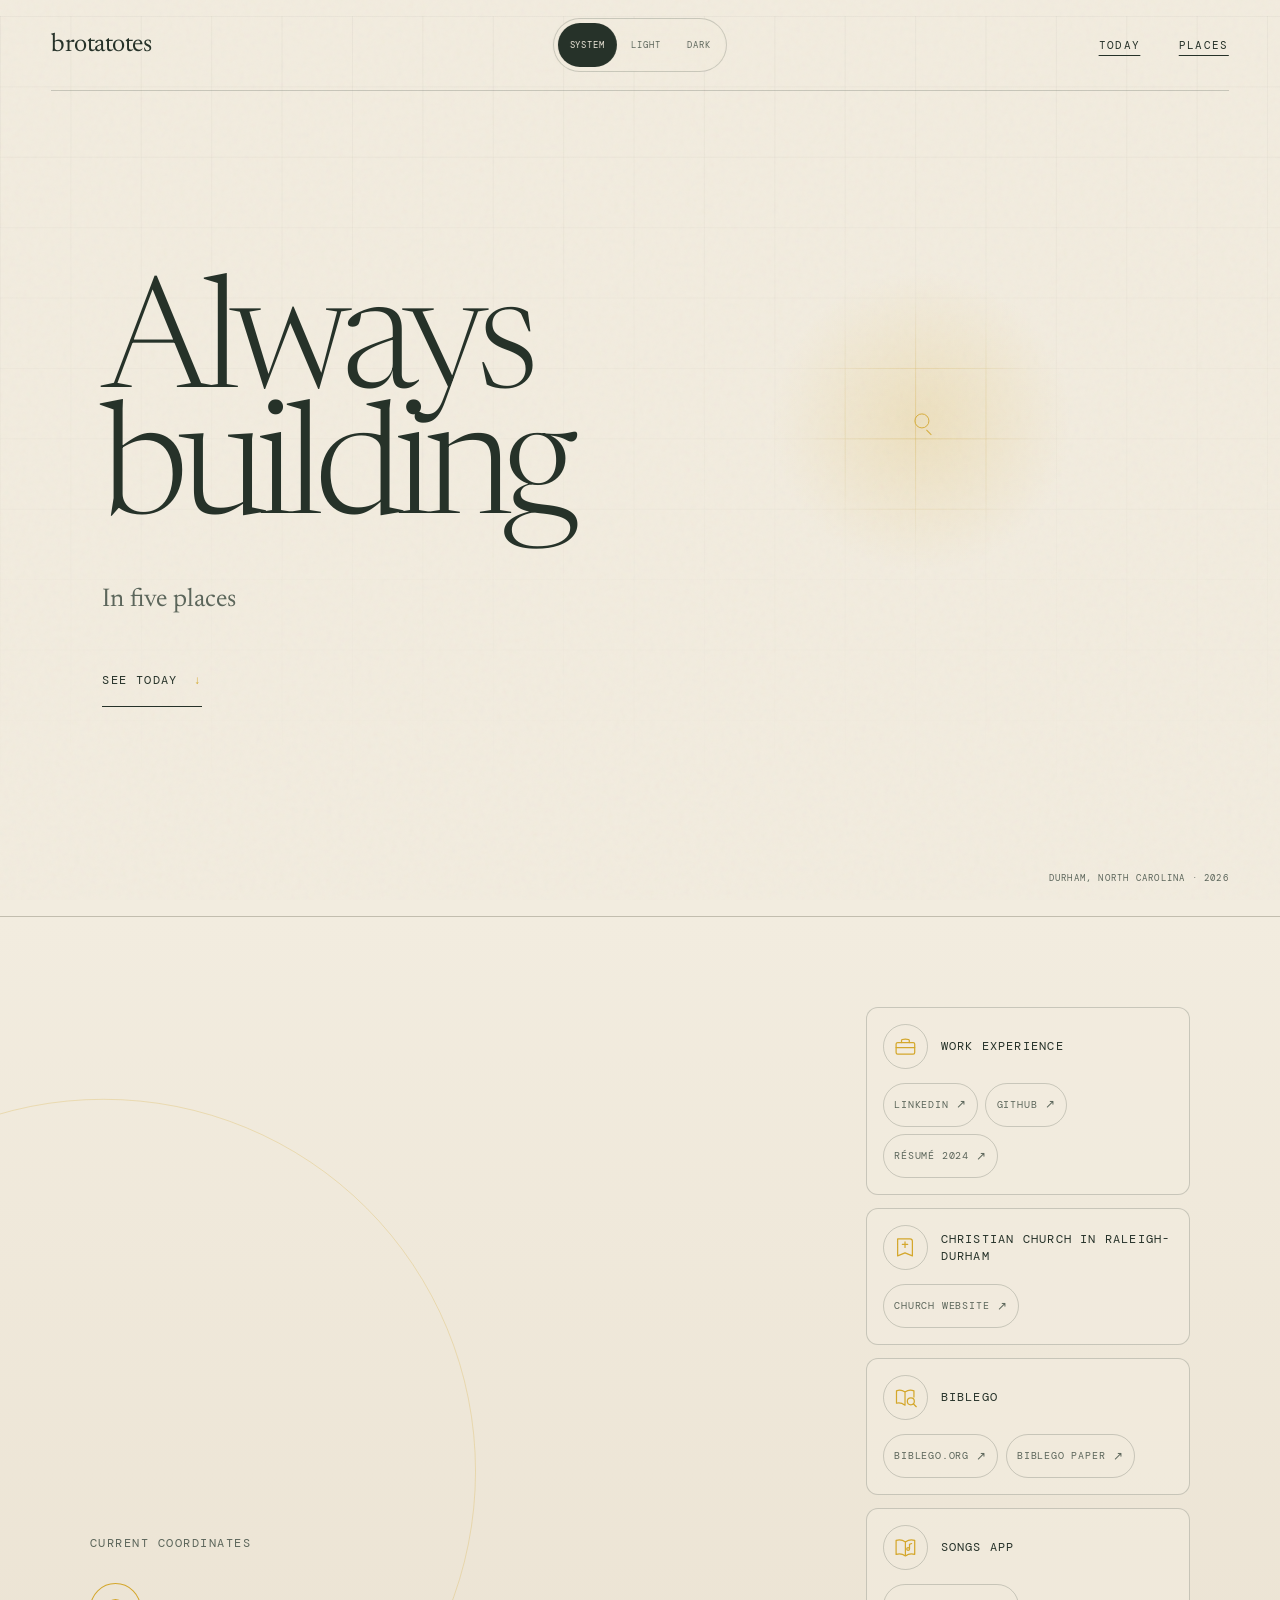
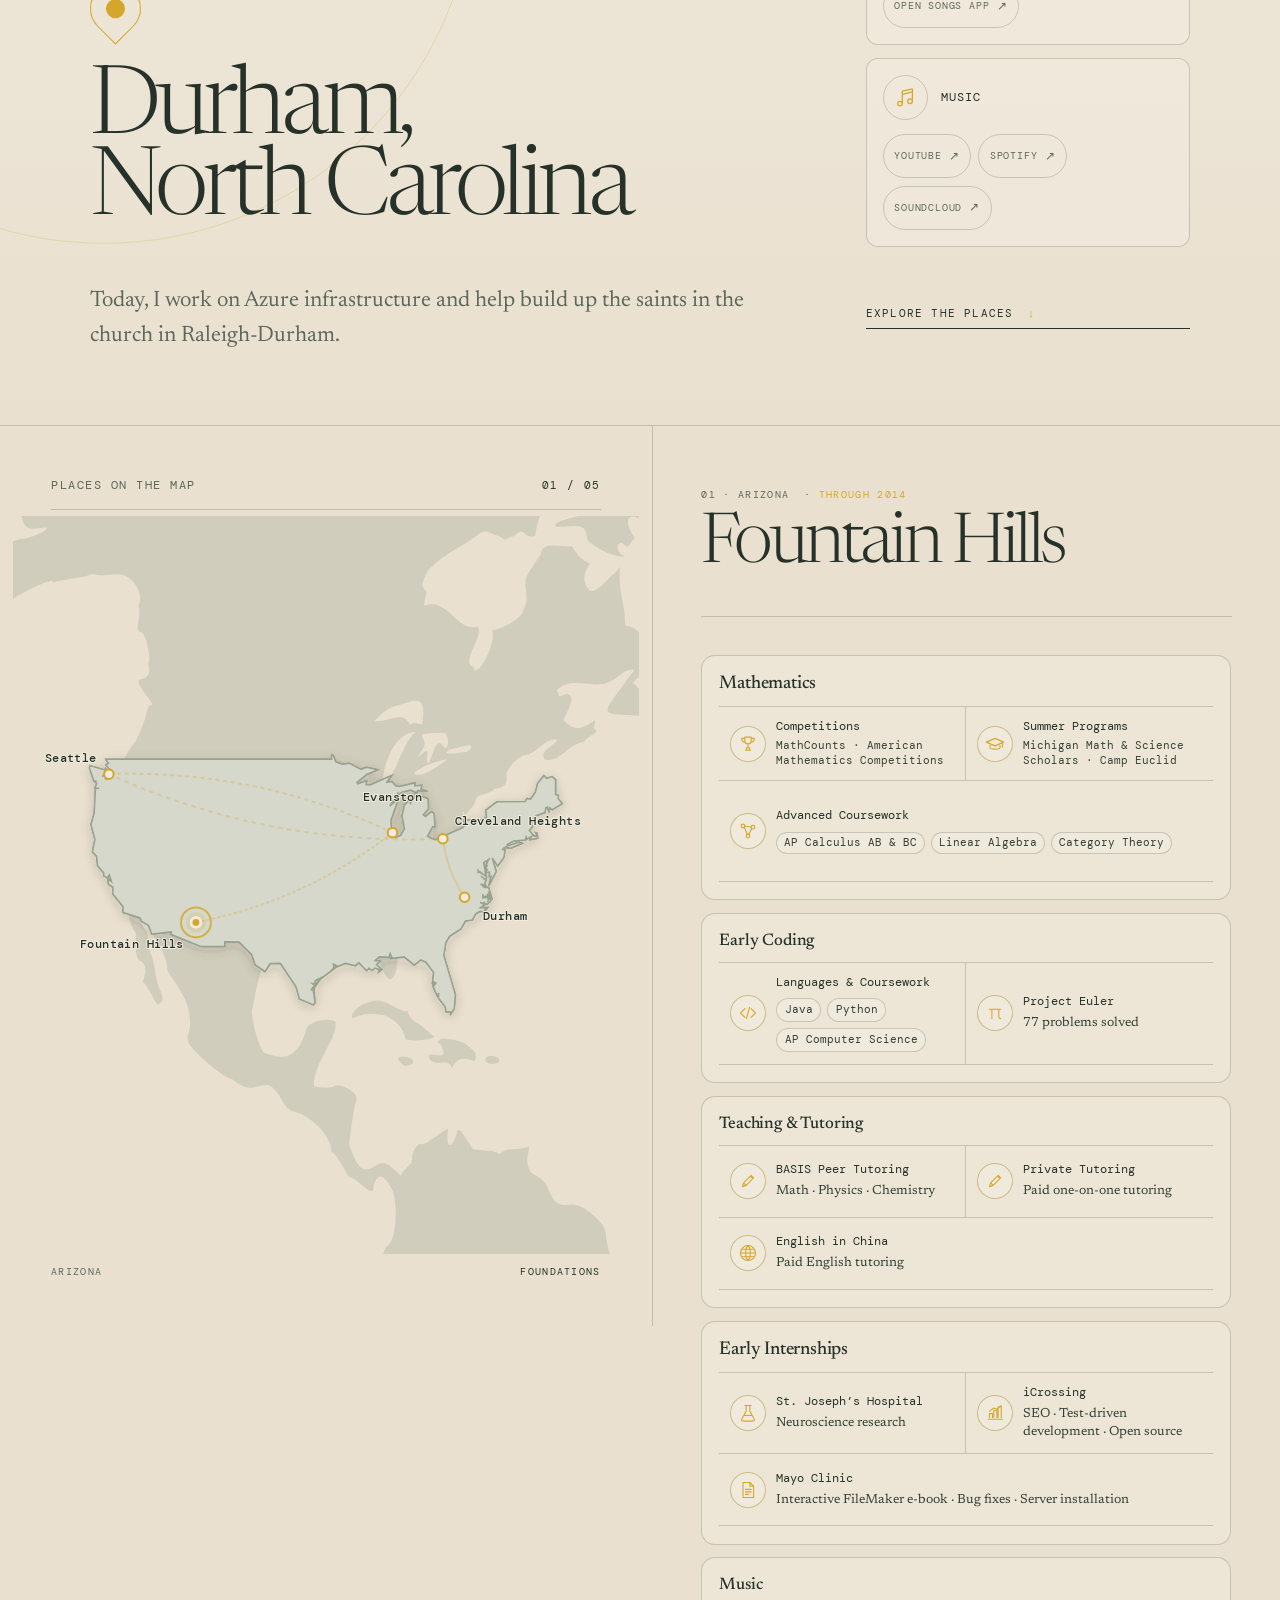
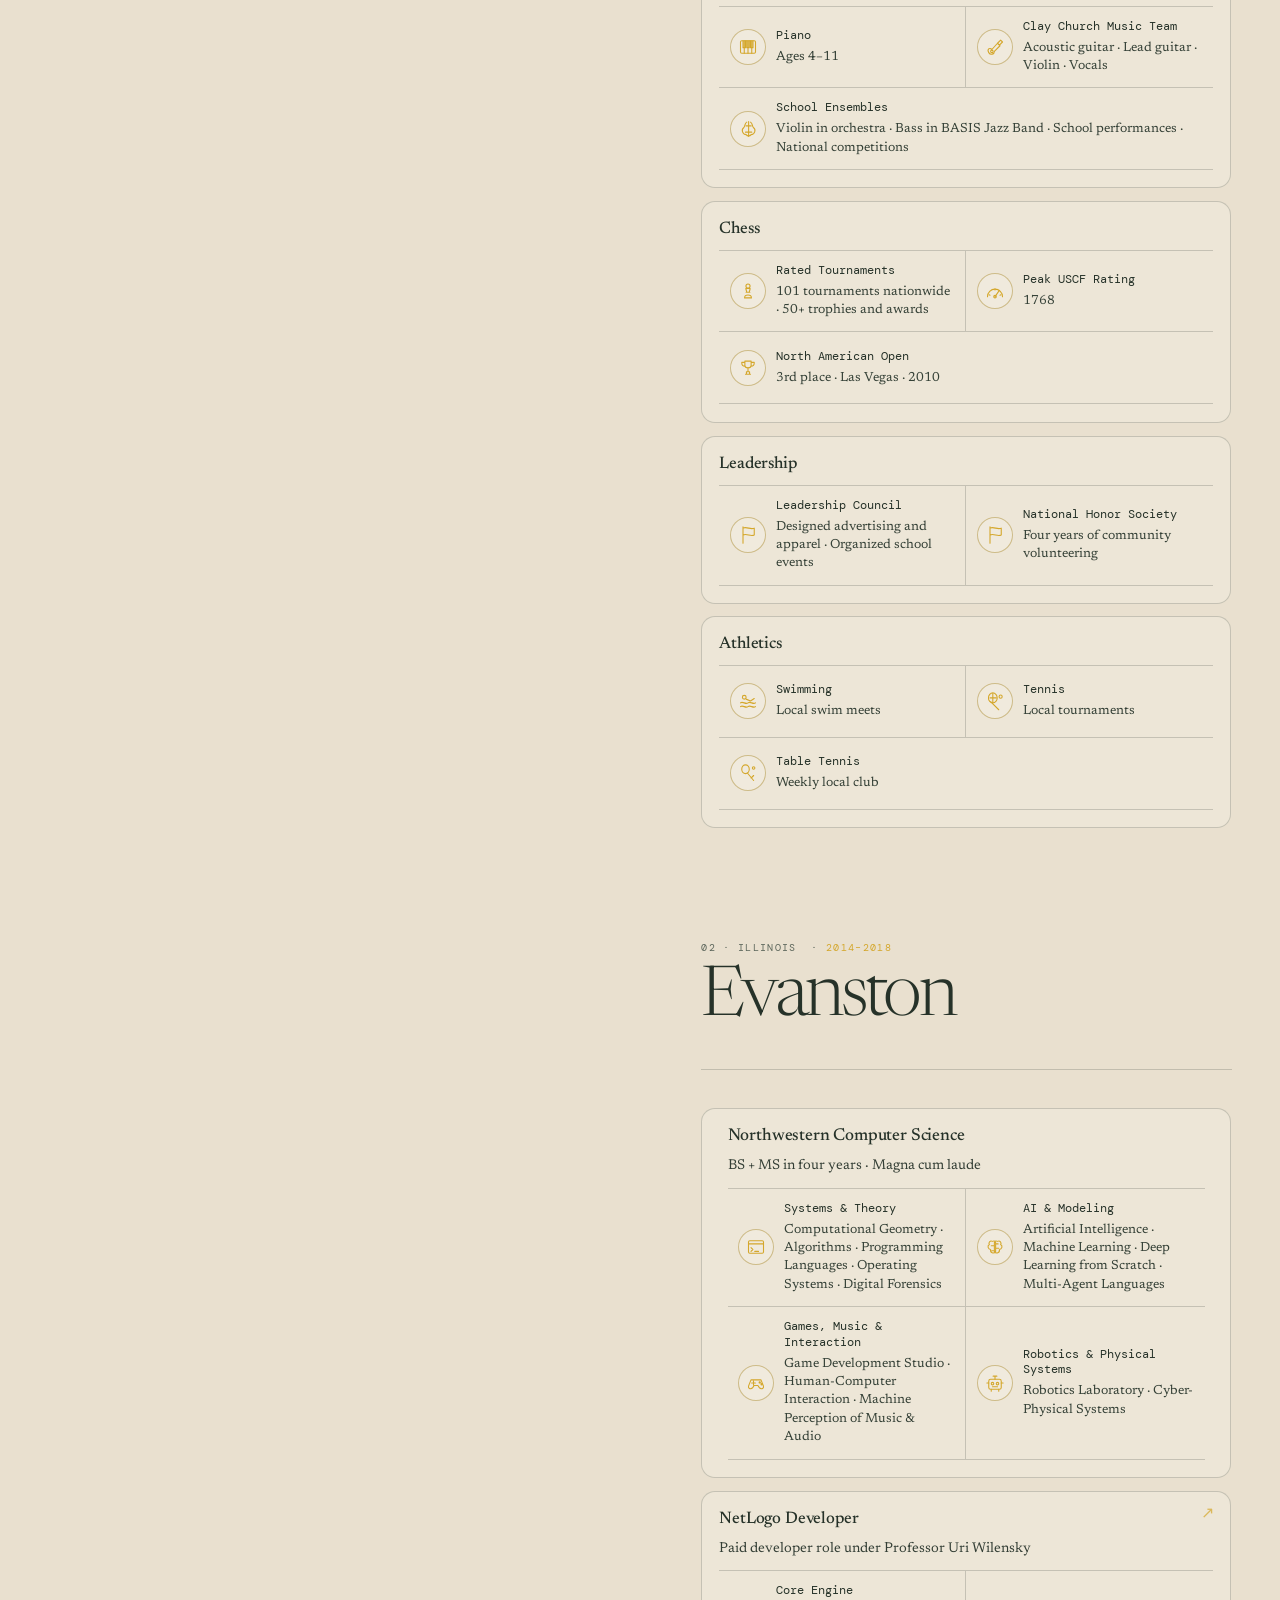
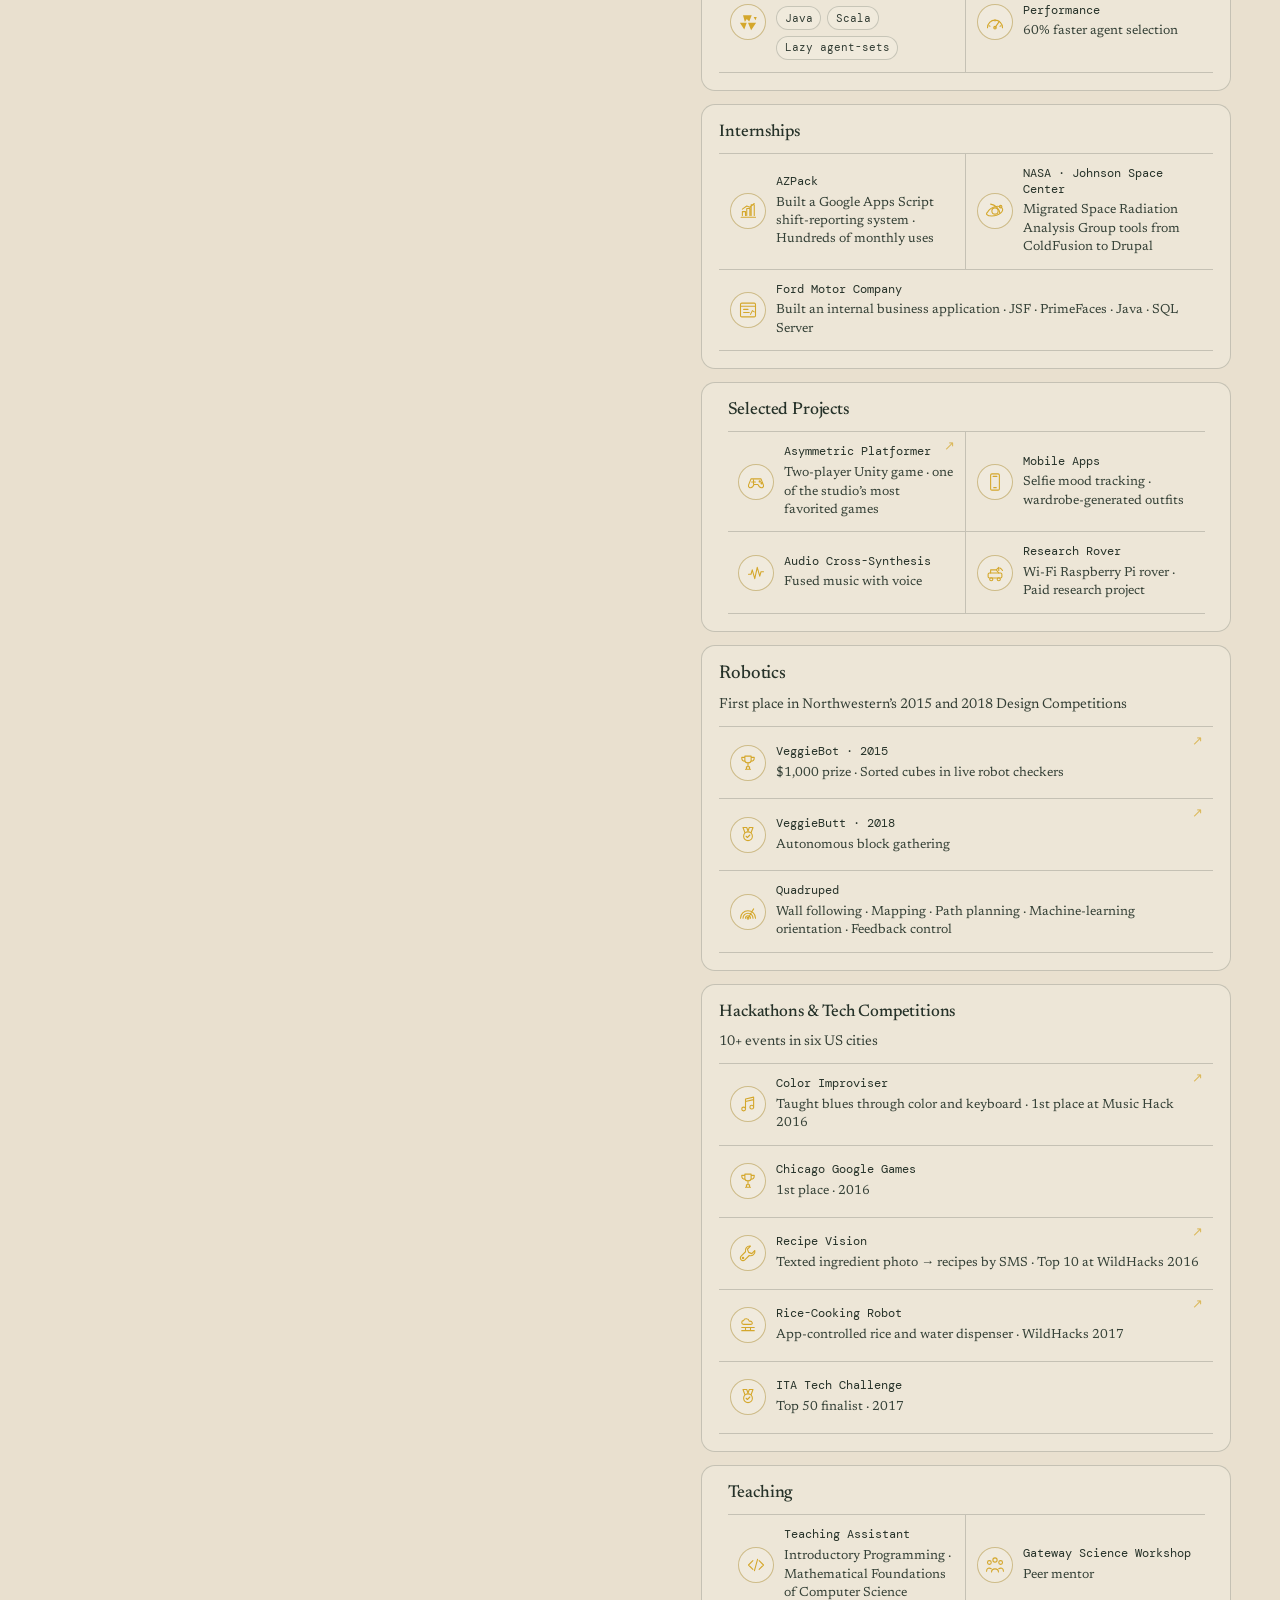
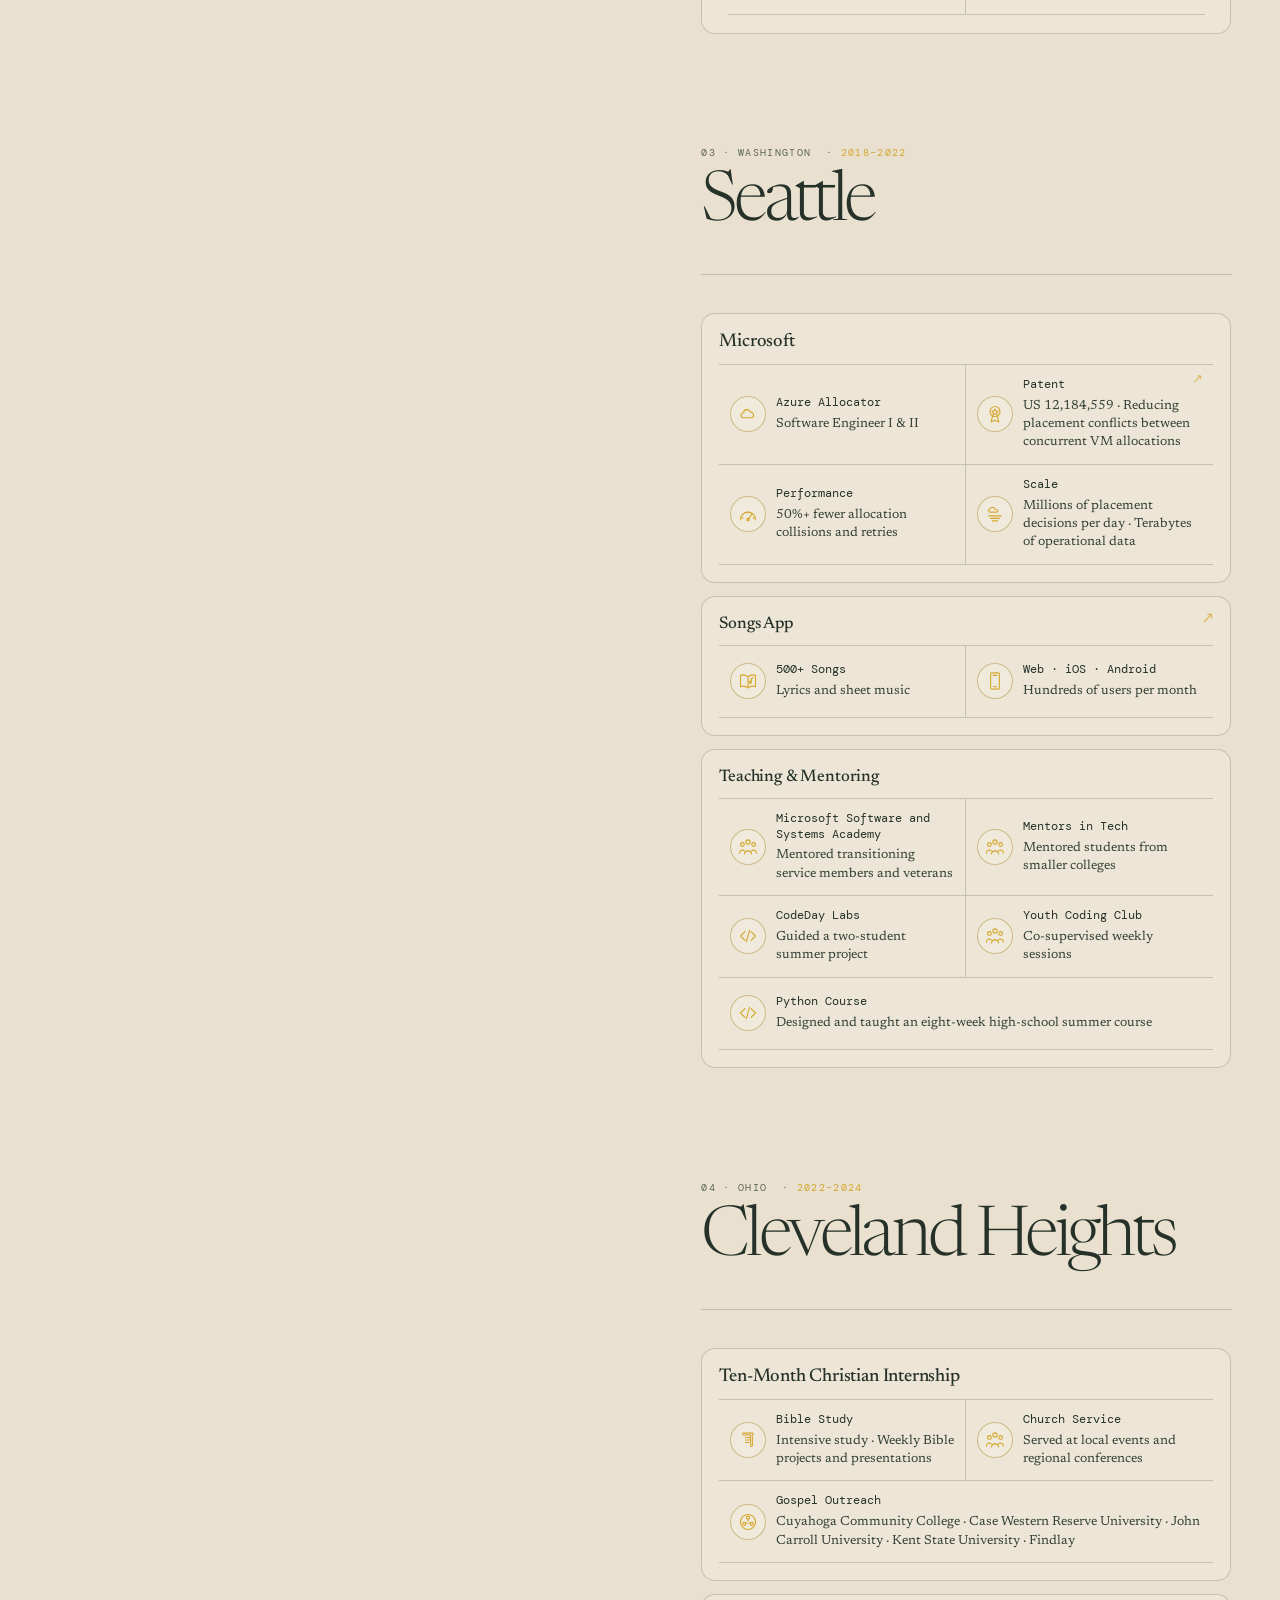
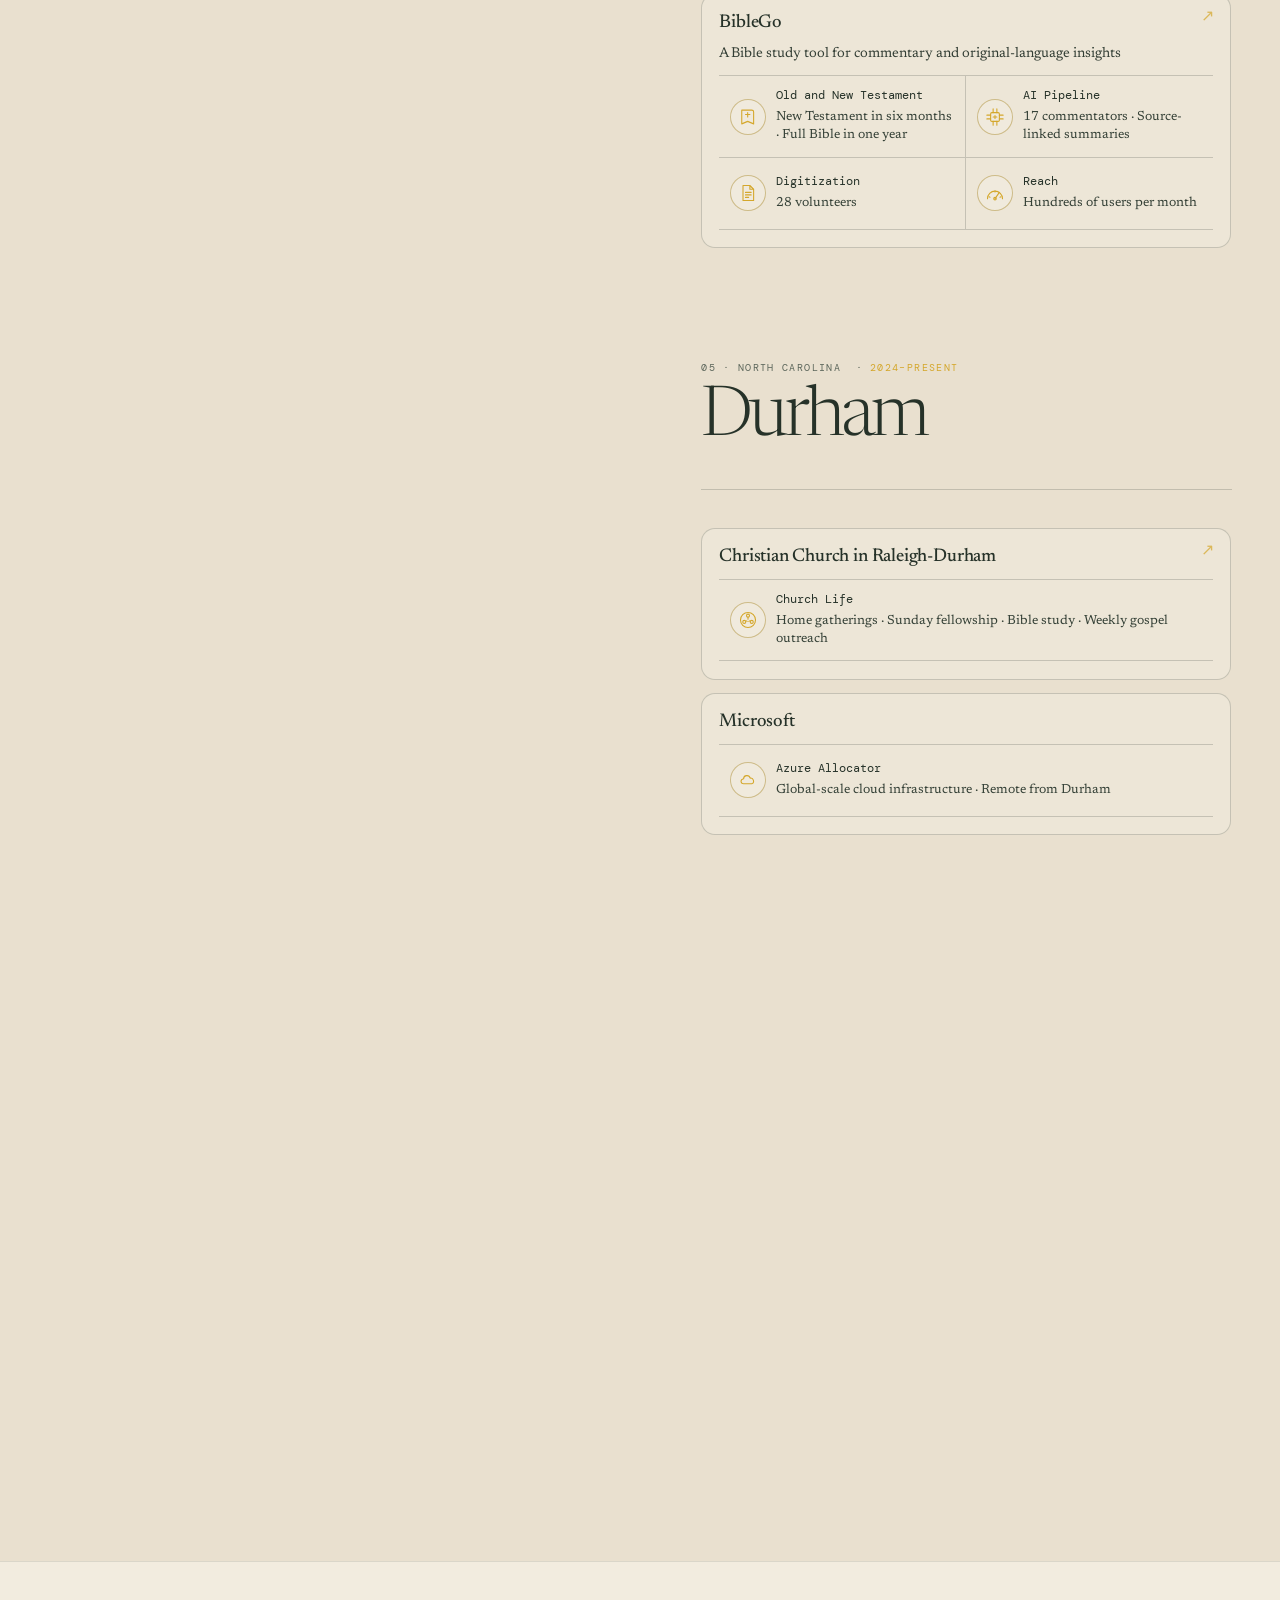
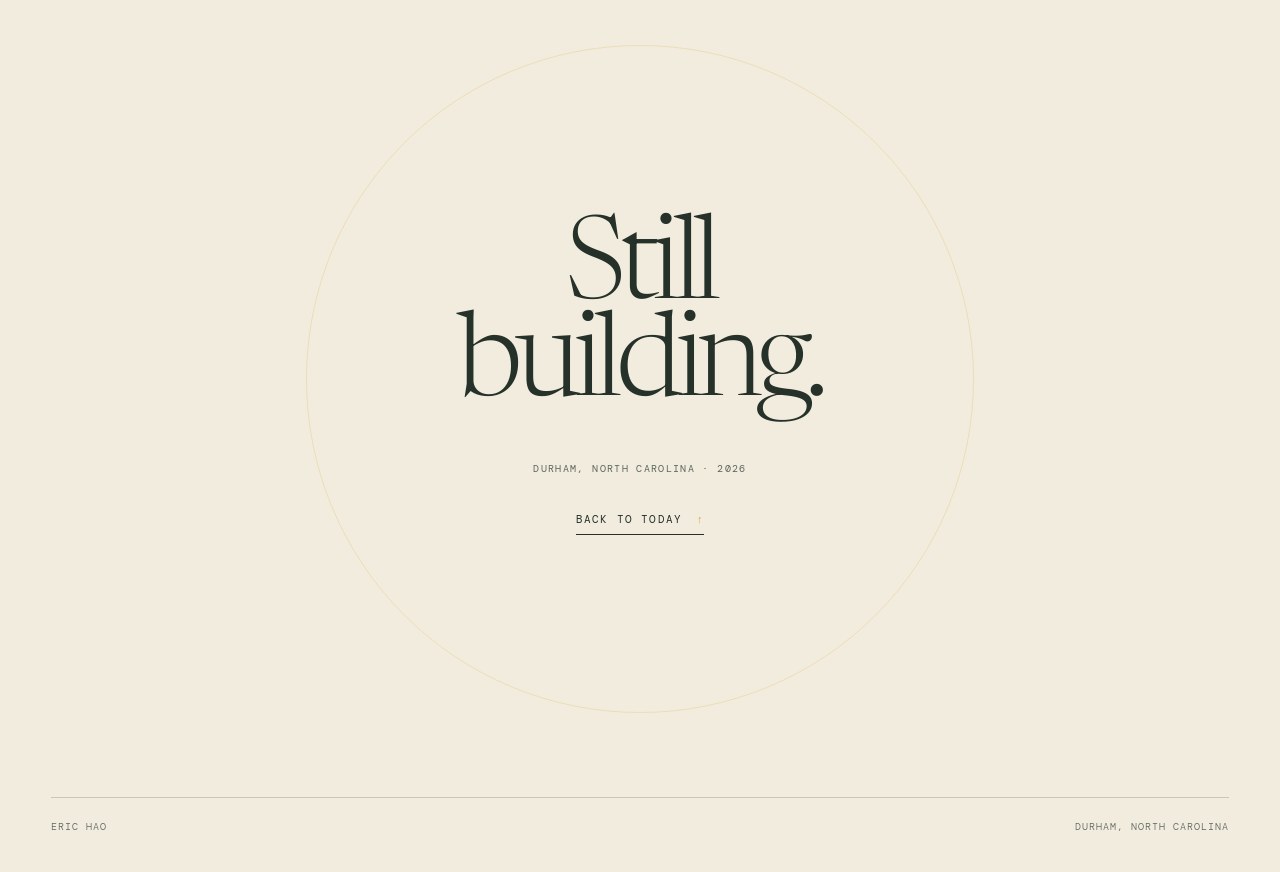
==== commit 561d8f13: "Refine current transition and restore closing" ====
--- a/index.html
+++ b/index.html
@@ -124,10 +124,6 @@
           </div>
           <h2 id="epilogue-title">Durham,<br>North Carolina</h2>
           <p class="synthesis">Today, I work on Azure infrastructure and help build up the saints in the church in Raleigh-Durham.</p>
-          <a class="current-places-link" href="#journey">
-            Explore the places
-            <span aria-hidden="true">↓</span>
-          </a>
         </div>
 
         <nav class="resource-directory" aria-label="Continue exploring">
@@ -185,6 +181,11 @@
               <a href="https://soundcloud.com/brotatotes" target="_blank" rel="noopener noreferrer"><span>SoundCloud</span><span aria-hidden="true">↗</span></a>
             </div>
           </section>
+
+          <a class="current-places-link" href="#journey">
+            Explore the places
+            <span aria-hidden="true">↓</span>
+          </a>
         </nav>
       </div>
     </section>
@@ -896,6 +897,17 @@
       </div>
     </section>
 
+    <section class="site-closing" aria-labelledby="site-closing-title">
+      <div class="site-closing-inner">
+        <h2 id="site-closing-title">Still<br>building.</h2>
+        <p class="closing-location">Durham, North Carolina · 2026</p>
+        <a class="closing-return" href="#current-coordinates">
+          Back to today
+          <span aria-hidden="true">↑</span>
+        </a>
+      </div>
+    </section>
+
   </main>
 
   <footer>
--- a/atlas.css
+++ b/atlas.css
@@ -780,6 +780,7 @@
   align-items: center;
   gap: .9rem;
   margin-top: clamp(2rem, 4vw, 3rem);
+  margin-bottom: 1.5rem;
   padding-bottom: .5rem;
   border-bottom: 1px solid var(--ink);
   color: var(--ink);
@@ -877,6 +878,68 @@
   transform: translate(.15rem, -.15rem);
 }
 .resource-destinations a:focus-visible { outline: 2px solid var(--rust); outline-offset: 2px; }
+.site-closing {
+  position: relative;
+  z-index: 30;
+  min-height: calc(100svh - 4rem);
+  display: grid;
+  place-items: center;
+  padding: clamp(5rem, 12vh, 9rem) clamp(1.25rem, 7vw, 8rem);
+  overflow: hidden;
+  border-top: 0;
+  box-shadow: inset 0 1px 0 color-mix(in srgb, var(--ink) 12%, var(--paper));
+  text-align: center;
+  background: var(--paper);
+}
+.site-closing::before {
+  content: "";
+  position: absolute;
+  width: min(52vw, 42rem);
+  aspect-ratio: 1;
+  border: 1px solid color-mix(in srgb, var(--rust) 22%, transparent);
+  border-radius: 50%;
+}
+.site-closing-inner {
+  position: relative;
+  z-index: 1;
+  display: flex;
+  flex-direction: column;
+  align-items: center;
+}
+.site-closing h2 {
+  margin: 0;
+  font-size: clamp(4rem, 9vw, 8rem);
+  font-weight: 300;
+  line-height: .84;
+  letter-spacing: -.055em;
+}
+.closing-location {
+  margin: clamp(2rem, 5vh, 3.5rem) 0 0;
+  color: var(--muted);
+  font: 400 .65rem/1.4 "DM Mono", monospace;
+  letter-spacing: .13em;
+  text-transform: uppercase;
+}
+.closing-return {
+  display: inline-flex;
+  align-items: center;
+  gap: .9rem;
+  margin-top: clamp(2rem, 4vh, 3rem);
+  padding-bottom: .5rem;
+  border-bottom: 1px solid var(--ink);
+  color: var(--ink);
+  font: 400 .68rem/1.2 "DM Mono", monospace;
+  letter-spacing: .11em;
+  text-decoration: none;
+  text-transform: uppercase;
+}
+.closing-return span {
+  color: var(--rust);
+  transition: transform .2s ease;
+}
+.closing-return:hover span,
+.closing-return:focus-visible span { transform: translateY(-.2rem); }
+.closing-return:focus-visible { outline: 2px solid var(--rust); outline-offset: .35rem; }
 footer {
   display: flex;
   justify-content: space-between;
@@ -1035,6 +1098,12 @@
   .epilogue h2 { font-size: clamp(3.5rem, 16vw, 5.2rem); }
   .synthesis { font-size: 1.18rem; }
   .resource-directory { width: 100%; }
+  .site-closing {
+    min-height: calc(100svh - 4rem);
+    padding: 5rem 1.5rem;
+  }
+  .site-closing::before { width: min(30rem, 86vw); }
+  .site-closing h2 { font-size: clamp(4rem, 20vw, 6rem); }
   footer { gap: 1rem; }
 }
 
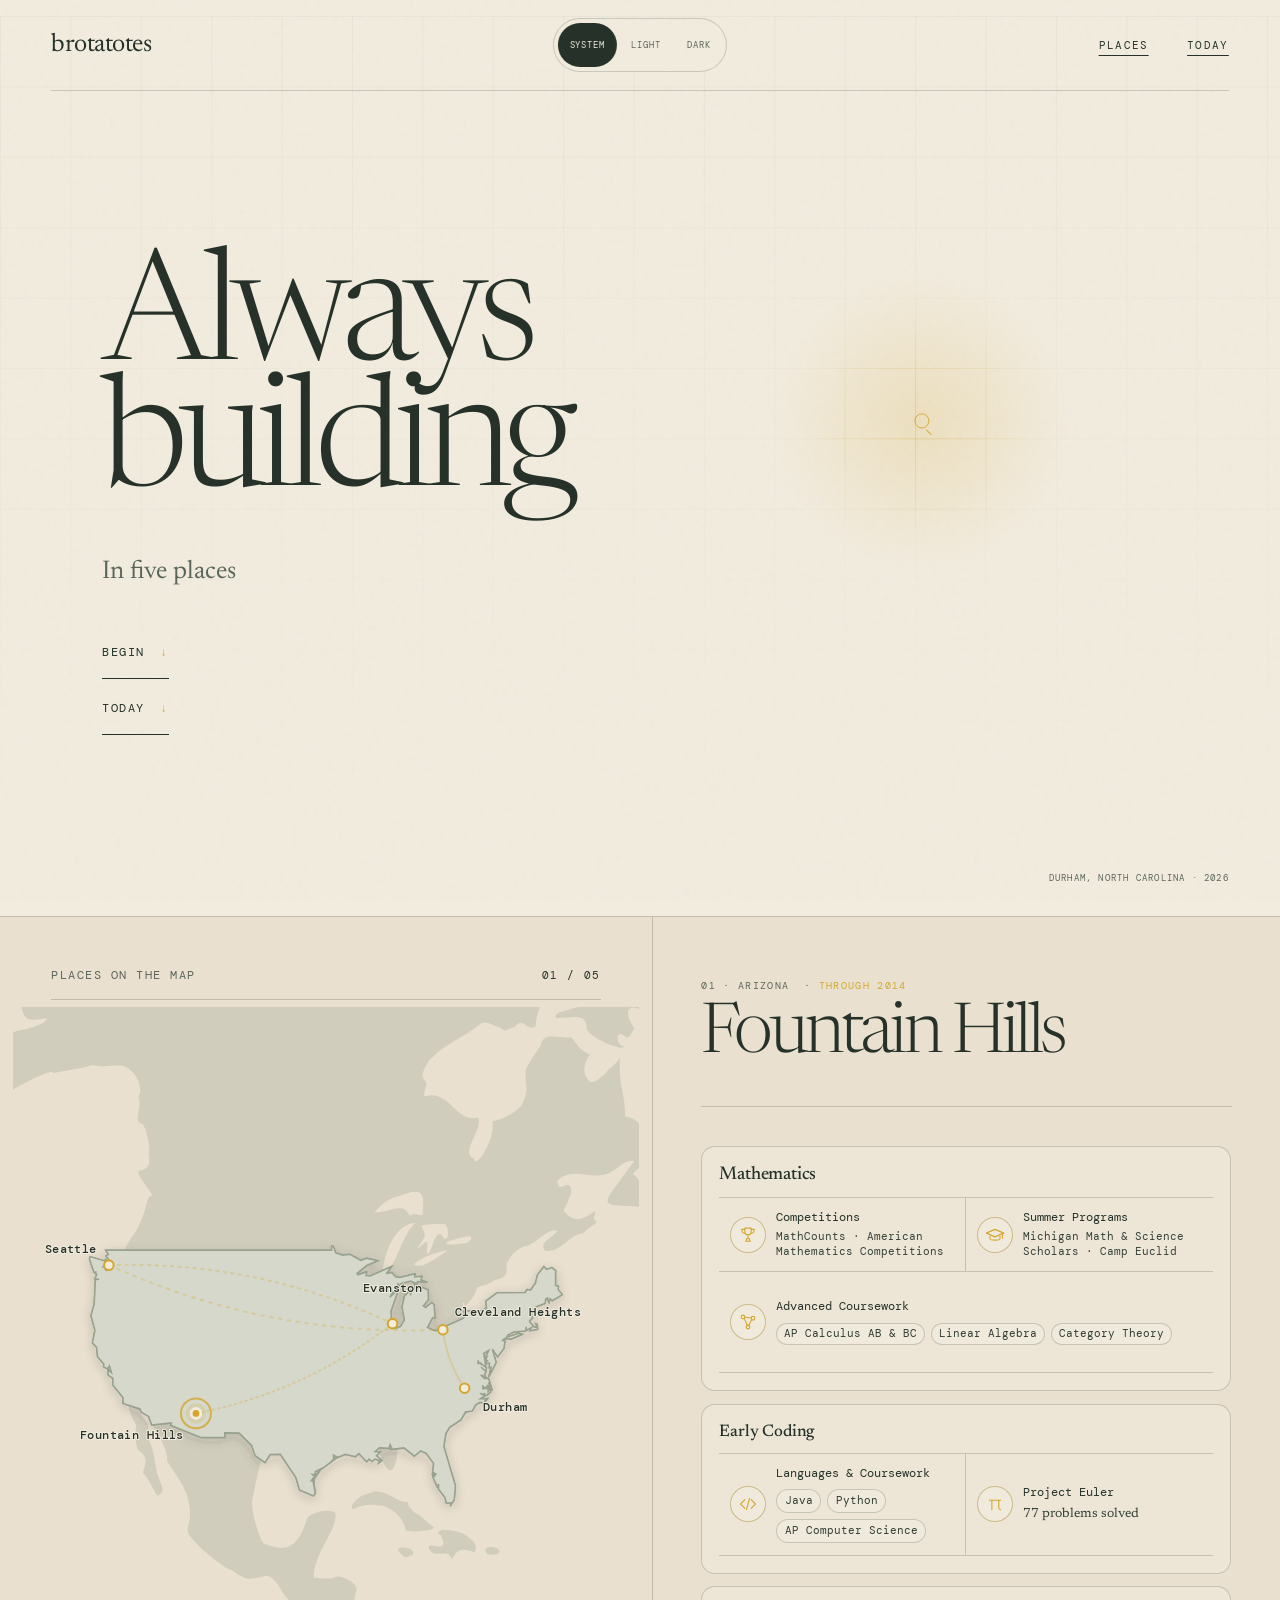
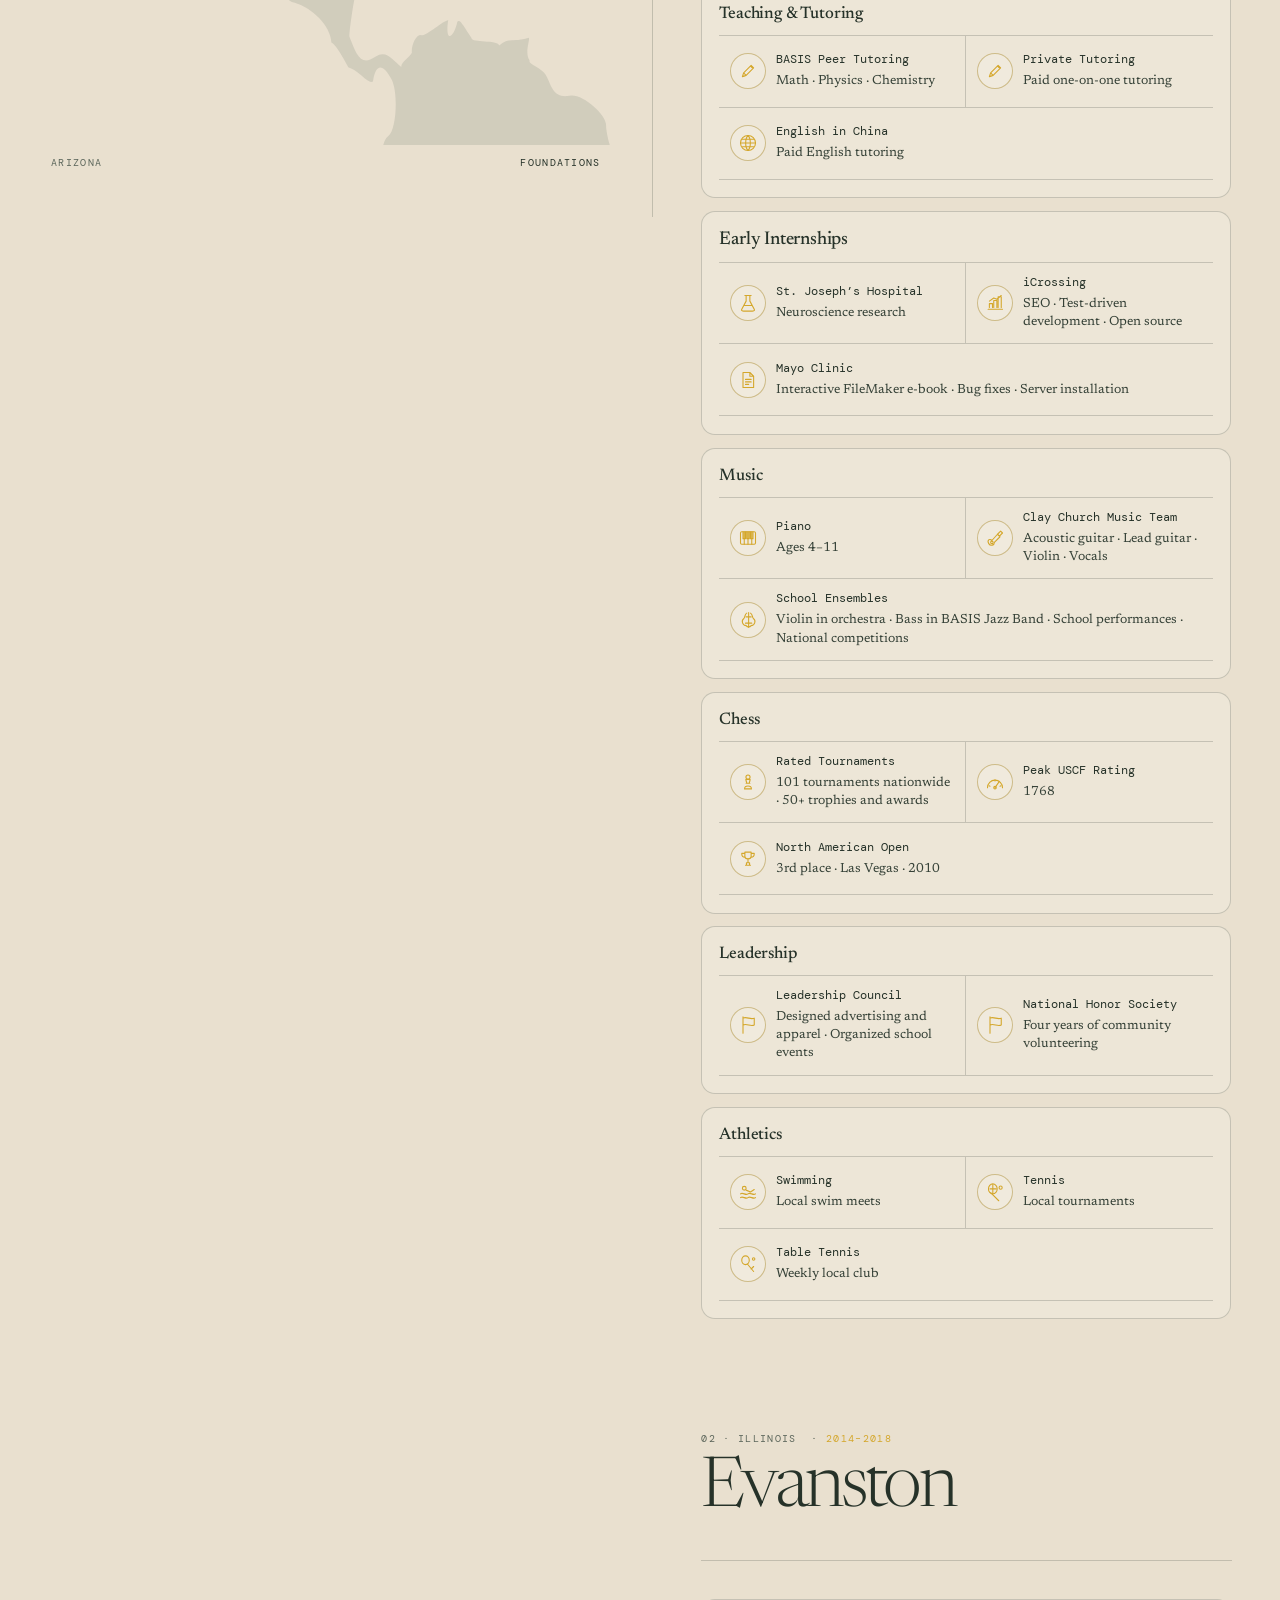
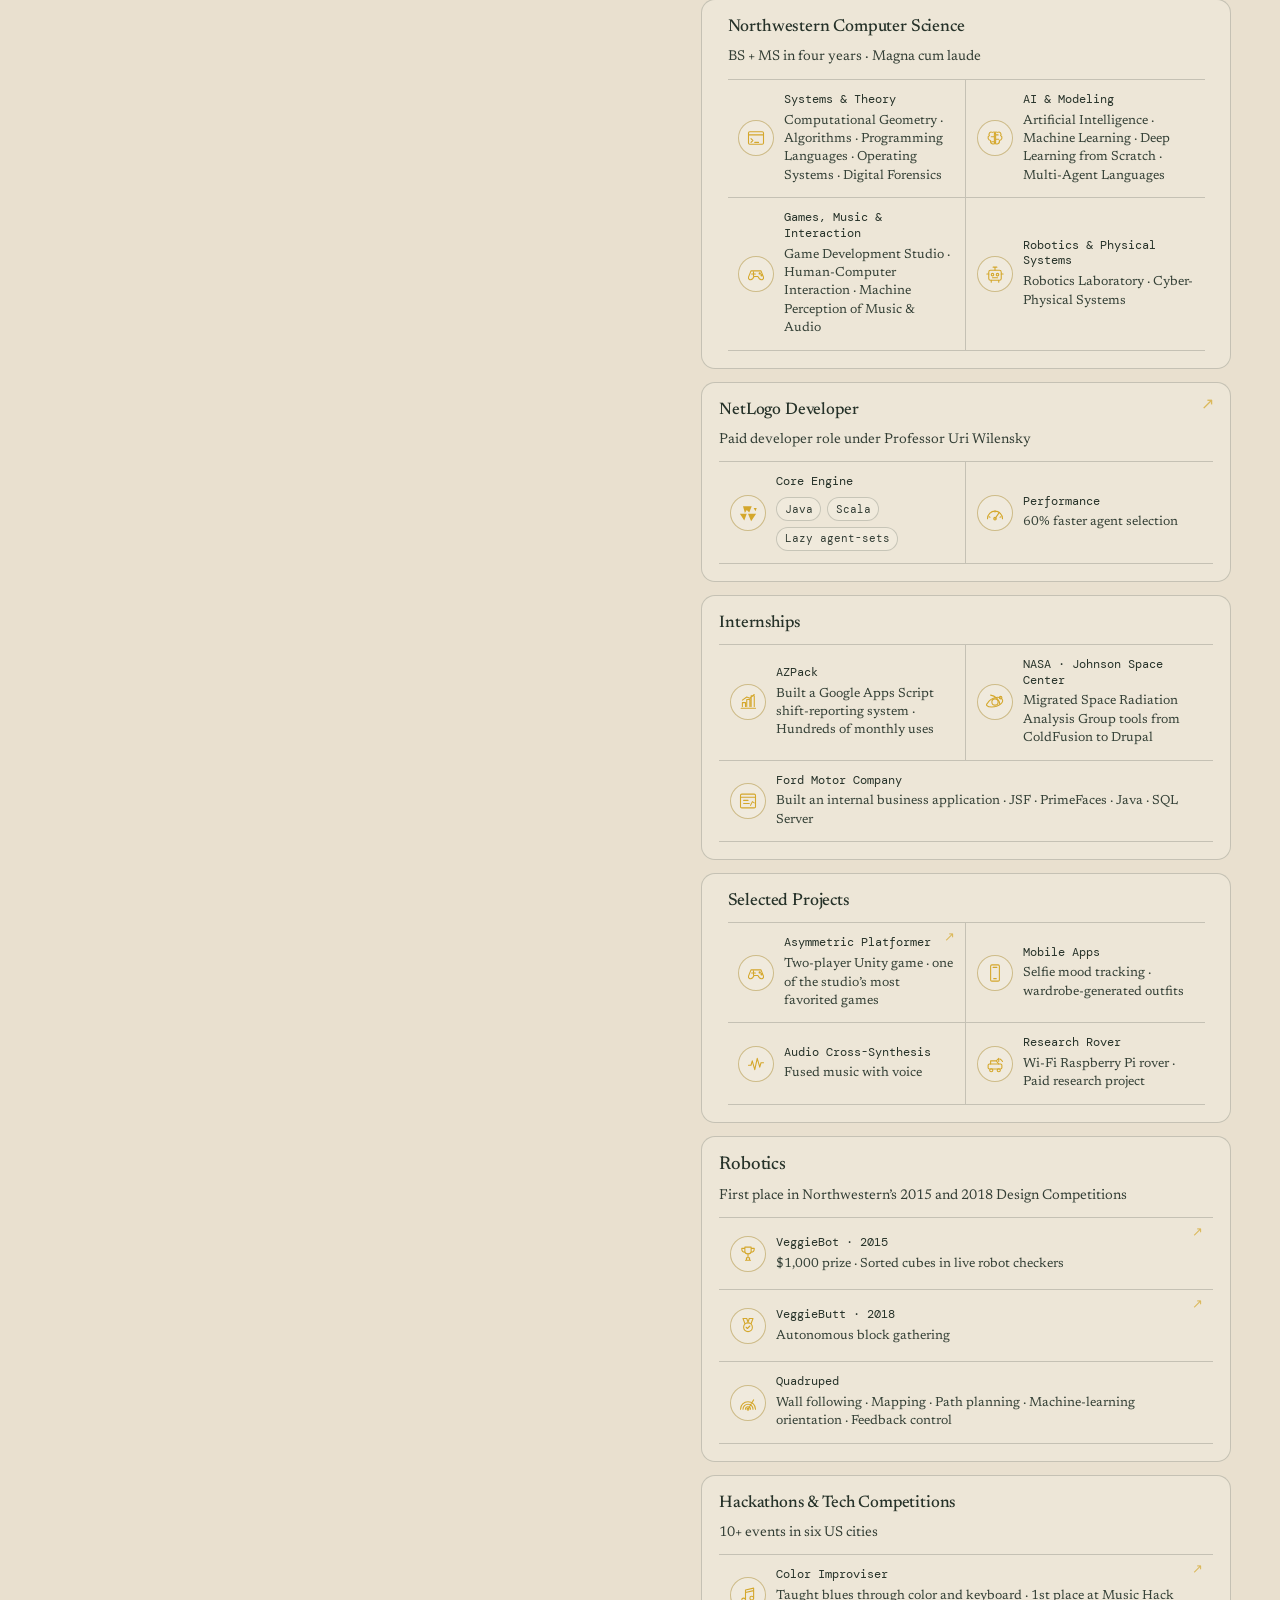
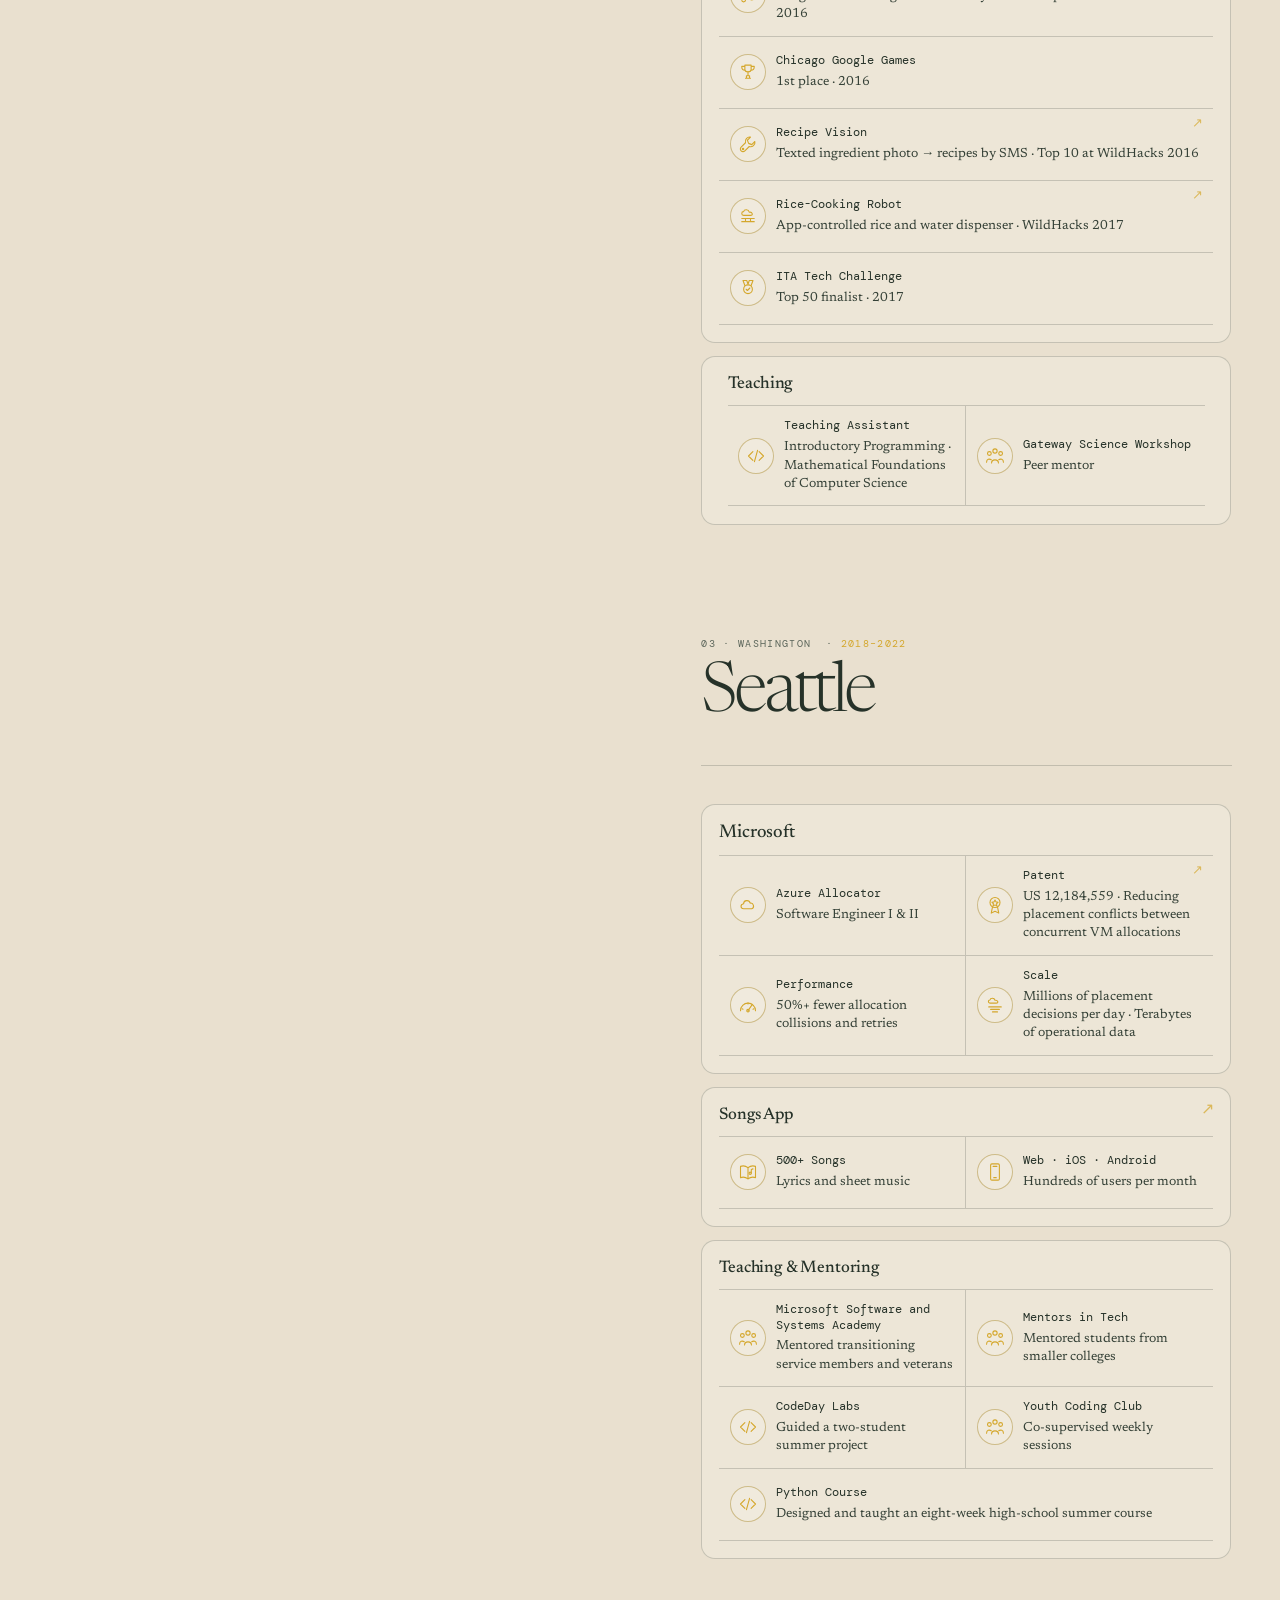
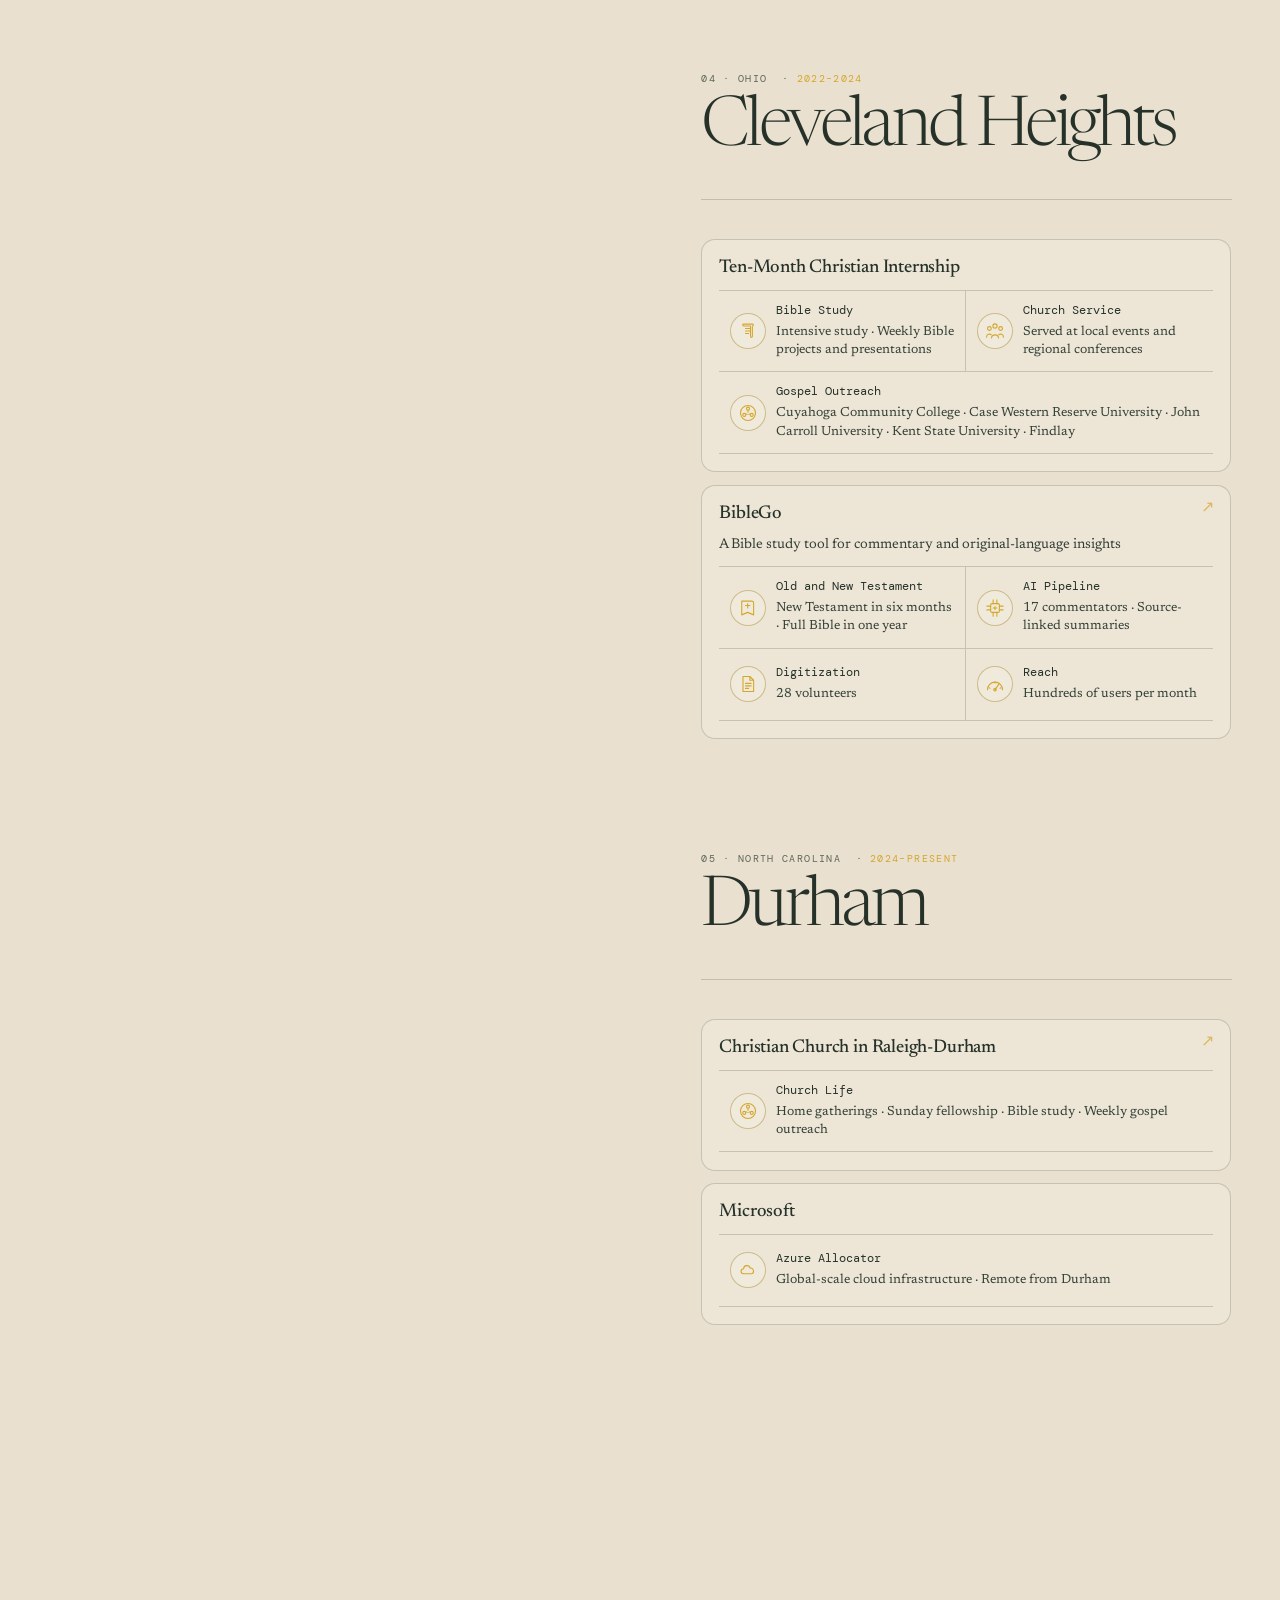
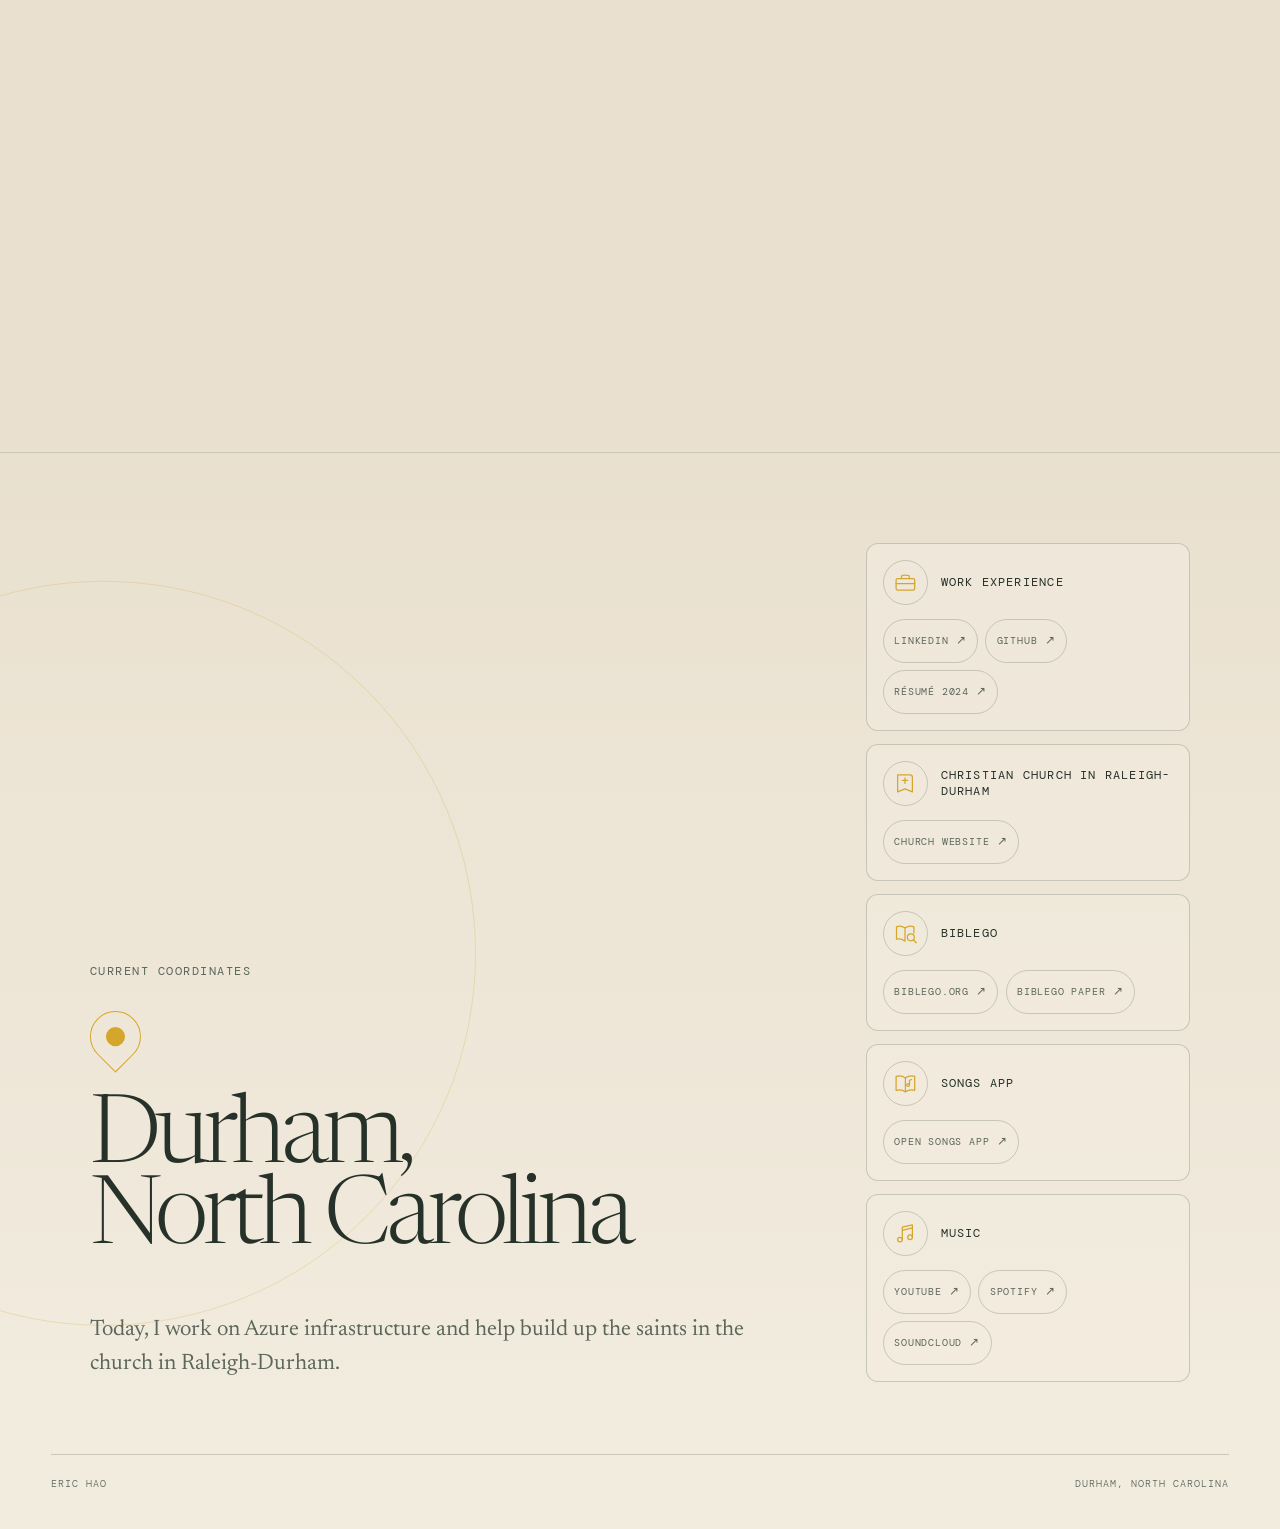
==== commit 4aad7953: "Restore places-first flow with Today shortcut" ====
--- a/index.html
+++ b/index.html
@@ -97,8 +97,8 @@
       <button class="theme-button" type="button" data-theme="dark" aria-pressed="false">Dark</button>
     </div>
     <nav aria-label="Primary navigation">
+      <a href="#journey">Places</a>
       <a href="#current-coordinates">Today</a>
-      <a href="#journey">Places</a>
     </nav>
   </header>
 
@@ -108,86 +108,17 @@
       <span class="cursor-lens" aria-hidden="true"></span>
       <h1 id="hero-title">Always<br>building</h1>
       <p class="intro">In five places</p>
-      <a class="begin" href="#current-coordinates">
-        See today
-        <span aria-hidden="true">↓</span>
-      </a>
+      <div class="hero-links">
+        <a class="begin" href="#journey">
+          Begin
+          <span aria-hidden="true">↓</span>
+        </a>
+        <a class="begin" href="#current-coordinates">
+          Today
+          <span aria-hidden="true">↓</span>
+        </a>
+      </div>
       <p class="placeholder-note">Durham, North Carolina · 2026</p>
-    </section>
-
-    <section class="epilogue current-intro" id="current-coordinates" aria-labelledby="epilogue-title">
-      <div class="epilogue-inner">
-        <div class="closing-card current-card">
-          <p class="kicker">Current coordinates</p>
-          <div class="closing-marker" aria-hidden="true">
-            <span></span>
-          </div>
-          <h2 id="epilogue-title">Durham,<br>North Carolina</h2>
-          <p class="synthesis">Today, I work on Azure infrastructure and help build up the saints in the church in Raleigh-Durham.</p>
-        </div>
-
-        <nav class="resource-directory" aria-label="Continue exploring">
-          <section class="resource-group" aria-labelledby="resource-work">
-            <header class="resource-group-head">
-              <span class="resource-glyph" aria-hidden="true"><svg viewBox="0 0 32 32"><use href="#ico-briefcase"/></svg></span>
-              <span class="resource-title" id="resource-work">Work Experience</span>
-            </header>
-            <div class="resource-destinations">
-              <a href="https://www.linkedin.com/in/erichao2018/" target="_blank" rel="noopener noreferrer"><span>LinkedIn</span><span aria-hidden="true">↗</span></a>
-              <a href="https://github.com/brotatotes" target="_blank" rel="noopener noreferrer"><span>GitHub</span><span aria-hidden="true">↗</span></a>
-              <a href="resources/resume.pdf" target="_blank" rel="noopener noreferrer"><span>Résumé 2024</span><span aria-hidden="true">↗</span></a>
-            </div>
-          </section>
-
-          <section class="resource-group resource-group--wide" aria-labelledby="resource-church">
-            <header class="resource-group-head">
-              <span class="resource-glyph" aria-hidden="true"><svg viewBox="0 0 32 32"><use href="#ico-bible"/></svg></span>
-              <span class="resource-title" id="resource-church">Christian Church in Raleigh-Durham</span>
-            </header>
-            <div class="resource-destinations">
-              <a href="https://www.christianchurchinraleigh.org/" target="_blank" rel="noopener noreferrer"><span>Church Website</span><span aria-hidden="true">↗</span></a>
-            </div>
-          </section>
-
-          <section class="resource-group" aria-labelledby="resource-biblego">
-            <header class="resource-group-head">
-              <span class="resource-glyph" aria-hidden="true"><svg viewBox="0 0 32 32"><use href="#ico-bible-search"/></svg></span>
-              <span class="resource-title" id="resource-biblego">BibleGo</span>
-            </header>
-            <div class="resource-destinations">
-              <a href="https://www.biblego.org/" target="_blank" rel="noopener noreferrer"><span>BibleGo.org</span><span aria-hidden="true">↗</span></a>
-              <a href="https://doi.org/10.5281/zenodo.21693756" target="_blank" rel="noopener noreferrer"><span>BibleGo Paper</span><span aria-hidden="true">↗</span></a>
-            </div>
-          </section>
-
-          <section class="resource-group" aria-labelledby="resource-songs">
-            <header class="resource-group-head">
-              <span class="resource-glyph" aria-hidden="true"><svg viewBox="0 0 32 32"><use href="#ico-hymnal"/></svg></span>
-              <span class="resource-title" id="resource-songs">Songs App</span>
-            </header>
-            <div class="resource-destinations">
-              <a href="https://hymnsandspiritualsongs.com/" target="_blank" rel="noopener noreferrer"><span>Open Songs App</span><span aria-hidden="true">↗</span></a>
-            </div>
-          </section>
-
-          <section class="resource-group" aria-labelledby="resource-music">
-            <header class="resource-group-head">
-              <span class="resource-glyph" aria-hidden="true"><svg viewBox="0 0 32 32"><use href="#ico-music"/></svg></span>
-              <span class="resource-title" id="resource-music">Music</span>
-            </header>
-            <div class="resource-destinations">
-              <a href="https://www.youtube.com/channel/UCf2b1PQXe81sbAj1CLSIKGg/videos" target="_blank" rel="noopener noreferrer"><span>YouTube</span><span aria-hidden="true">↗</span></a>
-              <a href="https://open.spotify.com/artist/3OKPfWSO9P15iCRTznKnZo" target="_blank" rel="noopener noreferrer"><span>Spotify</span><span aria-hidden="true">↗</span></a>
-              <a href="https://soundcloud.com/brotatotes" target="_blank" rel="noopener noreferrer"><span>SoundCloud</span><span aria-hidden="true">↗</span></a>
-            </div>
-          </section>
-
-          <a class="current-places-link" href="#journey">
-            Explore the places
-            <span aria-hidden="true">↓</span>
-          </a>
-        </nav>
-      </div>
     </section>
 
     <section class="journey" id="journey" aria-label="A life in five places">
@@ -897,17 +828,75 @@
       </div>
     </section>
 
-    <section class="site-closing" aria-labelledby="site-closing-title">
-      <div class="site-closing-inner">
-        <h2 id="site-closing-title">Still<br>building.</h2>
-        <p class="closing-location">Durham, North Carolina · 2026</p>
-        <a class="closing-return" href="#current-coordinates">
-          Back to today
-          <span aria-hidden="true">↑</span>
-        </a>
+    <section class="epilogue" id="current-coordinates" aria-labelledby="epilogue-title">
+      <div class="epilogue-inner">
+        <div class="closing-card">
+          <p class="kicker">Current coordinates</p>
+          <div class="closing-marker" aria-hidden="true">
+            <span></span>
+          </div>
+          <h2 id="epilogue-title">Durham,<br>North Carolina</h2>
+          <p class="synthesis">Today, I work on Azure infrastructure and help build up the saints in the church in Raleigh-Durham.</p>
+        </div>
+
+        <nav class="resource-directory" aria-label="Continue exploring">
+          <section class="resource-group" aria-labelledby="resource-work">
+            <header class="resource-group-head">
+              <span class="resource-glyph" aria-hidden="true"><svg viewBox="0 0 32 32"><use href="#ico-briefcase"/></svg></span>
+              <span class="resource-title" id="resource-work">Work Experience</span>
+            </header>
+            <div class="resource-destinations">
+              <a href="https://www.linkedin.com/in/erichao2018/" target="_blank" rel="noopener noreferrer"><span>LinkedIn</span><span aria-hidden="true">↗</span></a>
+              <a href="https://github.com/brotatotes" target="_blank" rel="noopener noreferrer"><span>GitHub</span><span aria-hidden="true">↗</span></a>
+              <a href="resources/resume.pdf" target="_blank" rel="noopener noreferrer"><span>Résumé 2024</span><span aria-hidden="true">↗</span></a>
+            </div>
+          </section>
+
+          <section class="resource-group resource-group--wide" aria-labelledby="resource-church">
+            <header class="resource-group-head">
+              <span class="resource-glyph" aria-hidden="true"><svg viewBox="0 0 32 32"><use href="#ico-bible"/></svg></span>
+              <span class="resource-title" id="resource-church">Christian Church in Raleigh-Durham</span>
+            </header>
+            <div class="resource-destinations">
+              <a href="https://www.christianchurchinraleigh.org/" target="_blank" rel="noopener noreferrer"><span>Church Website</span><span aria-hidden="true">↗</span></a>
+            </div>
+          </section>
+
+          <section class="resource-group" aria-labelledby="resource-biblego">
+            <header class="resource-group-head">
+              <span class="resource-glyph" aria-hidden="true"><svg viewBox="0 0 32 32"><use href="#ico-bible-search"/></svg></span>
+              <span class="resource-title" id="resource-biblego">BibleGo</span>
+            </header>
+            <div class="resource-destinations">
+              <a href="https://www.biblego.org/" target="_blank" rel="noopener noreferrer"><span>BibleGo.org</span><span aria-hidden="true">↗</span></a>
+              <a href="https://doi.org/10.5281/zenodo.21693756" target="_blank" rel="noopener noreferrer"><span>BibleGo Paper</span><span aria-hidden="true">↗</span></a>
+            </div>
+          </section>
+
+          <section class="resource-group" aria-labelledby="resource-songs">
+            <header class="resource-group-head">
+              <span class="resource-glyph" aria-hidden="true"><svg viewBox="0 0 32 32"><use href="#ico-hymnal"/></svg></span>
+              <span class="resource-title" id="resource-songs">Songs App</span>
+            </header>
+            <div class="resource-destinations">
+              <a href="https://hymnsandspiritualsongs.com/" target="_blank" rel="noopener noreferrer"><span>Open Songs App</span><span aria-hidden="true">↗</span></a>
+            </div>
+          </section>
+
+          <section class="resource-group" aria-labelledby="resource-music">
+            <header class="resource-group-head">
+              <span class="resource-glyph" aria-hidden="true"><svg viewBox="0 0 32 32"><use href="#ico-music"/></svg></span>
+              <span class="resource-title" id="resource-music">Music</span>
+            </header>
+            <div class="resource-destinations">
+              <a href="https://www.youtube.com/channel/UCf2b1PQXe81sbAj1CLSIKGg/videos" target="_blank" rel="noopener noreferrer"><span>YouTube</span><span aria-hidden="true">↗</span></a>
+              <a href="https://open.spotify.com/artist/3OKPfWSO9P15iCRTznKnZo" target="_blank" rel="noopener noreferrer"><span>Spotify</span><span aria-hidden="true">↗</span></a>
+              <a href="https://soundcloud.com/brotatotes" target="_blank" rel="noopener noreferrer"><span>SoundCloud</span><span aria-hidden="true">↗</span></a>
+            </div>
+          </section>
+        </nav>
       </div>
     </section>
-
   </main>
 
   <footer>
--- a/atlas.css
+++ b/atlas.css
@@ -214,13 +214,20 @@
   font-size: clamp(1.2rem, 2vw, 1.65rem);
   line-height: 1.45;
 }
+.hero-links {
+  display: flex;
+  flex-direction: column;
+  align-items: flex-start;
+  gap: .75rem;
+  margin-top: 2.75rem;
+}
 .begin {
   display: inline-flex;
   gap: 1rem;
   align-items: center;
   width: fit-content;
   min-height: 2.75rem;
-  margin: 2.75rem 0 0;
+  margin: 0;
   color: var(--ink);
   font: 400 .72rem/1 "DM Mono", monospace;
   letter-spacing: .12em;
@@ -718,7 +725,7 @@
   padding: clamp(5rem, 10vh, 8rem) clamp(1.25rem, 7vw, 8rem) clamp(4rem, 8vh, 6rem);
   overflow: hidden;
   border-top: 1px solid var(--rule);
-  background: linear-gradient(to bottom, var(--paper), var(--paper-deep));
+  background: linear-gradient(to bottom, var(--paper-deep), var(--paper));
 }
 .epilogue::before {
   content: "";
@@ -775,27 +782,6 @@
   font-size: clamp(1.2rem, 1.75vw, 1.5rem);
   line-height: 1.55;
 }
-.current-places-link {
-  display: inline-flex;
-  align-items: center;
-  gap: .9rem;
-  margin-top: clamp(2rem, 4vw, 3rem);
-  margin-bottom: 1.5rem;
-  padding-bottom: .5rem;
-  border-bottom: 1px solid var(--ink);
-  color: var(--ink);
-  font: 400 .68rem/1.2 "DM Mono", monospace;
-  letter-spacing: .11em;
-  text-decoration: none;
-  text-transform: uppercase;
-}
-.current-places-link span {
-  color: var(--rust);
-  transition: transform .2s ease;
-}
-.current-places-link:hover span,
-.current-places-link:focus-visible span { transform: translateY(.2rem); }
-.current-places-link:focus-visible { outline: 2px solid var(--rust); outline-offset: .35rem; }
 .resource-directory {
   display: flex;
   flex-direction: column;
@@ -878,68 +864,6 @@
   transform: translate(.15rem, -.15rem);
 }
 .resource-destinations a:focus-visible { outline: 2px solid var(--rust); outline-offset: 2px; }
-.site-closing {
-  position: relative;
-  z-index: 30;
-  min-height: calc(100svh - 4rem);
-  display: grid;
-  place-items: center;
-  padding: clamp(5rem, 12vh, 9rem) clamp(1.25rem, 7vw, 8rem);
-  overflow: hidden;
-  border-top: 0;
-  box-shadow: inset 0 1px 0 color-mix(in srgb, var(--ink) 12%, var(--paper));
-  text-align: center;
-  background: var(--paper);
-}
-.site-closing::before {
-  content: "";
-  position: absolute;
-  width: min(52vw, 42rem);
-  aspect-ratio: 1;
-  border: 1px solid color-mix(in srgb, var(--rust) 22%, transparent);
-  border-radius: 50%;
-}
-.site-closing-inner {
-  position: relative;
-  z-index: 1;
-  display: flex;
-  flex-direction: column;
-  align-items: center;
-}
-.site-closing h2 {
-  margin: 0;
-  font-size: clamp(4rem, 9vw, 8rem);
-  font-weight: 300;
-  line-height: .84;
-  letter-spacing: -.055em;
-}
-.closing-location {
-  margin: clamp(2rem, 5vh, 3.5rem) 0 0;
-  color: var(--muted);
-  font: 400 .65rem/1.4 "DM Mono", monospace;
-  letter-spacing: .13em;
-  text-transform: uppercase;
-}
-.closing-return {
-  display: inline-flex;
-  align-items: center;
-  gap: .9rem;
-  margin-top: clamp(2rem, 4vh, 3rem);
-  padding-bottom: .5rem;
-  border-bottom: 1px solid var(--ink);
-  color: var(--ink);
-  font: 400 .68rem/1.2 "DM Mono", monospace;
-  letter-spacing: .11em;
-  text-decoration: none;
-  text-transform: uppercase;
-}
-.closing-return span {
-  color: var(--rust);
-  transition: transform .2s ease;
-}
-.closing-return:hover span,
-.closing-return:focus-visible span { transform: translateY(-.2rem); }
-.closing-return:focus-visible { outline: 2px solid var(--rust); outline-offset: .35rem; }
 footer {
   display: flex;
   justify-content: space-between;
@@ -980,7 +904,7 @@
 body[data-theme="dark"] .place text { stroke: var(--paper-deep); }
 body[data-theme="dark"] .star { background: color-mix(in srgb, var(--paper-deep) 70%, transparent); }
 body[data-theme="dark"] .star-icon, body[data-theme="dark"] .resource-glyph { background: color-mix(in srgb, var(--paper) 60%, transparent); }
-body[data-theme="dark"] .epilogue { background: linear-gradient(to bottom, var(--paper), #0a0f15); }
+body[data-theme="dark"] .epilogue { background: linear-gradient(to bottom, #0a0f15, var(--paper)); }
 
 @media (min-width: 1024px) {
   .place-5 text { transform: translate(12px, 8px); }
@@ -1098,12 +1022,6 @@
   .epilogue h2 { font-size: clamp(3.5rem, 16vw, 5.2rem); }
   .synthesis { font-size: 1.18rem; }
   .resource-directory { width: 100%; }
-  .site-closing {
-    min-height: calc(100svh - 4rem);
-    padding: 5rem 1.5rem;
-  }
-  .site-closing::before { width: min(30rem, 86vw); }
-  .site-closing h2 { font-size: clamp(4rem, 20vw, 6rem); }
   footer { gap: 1rem; }
 }
 
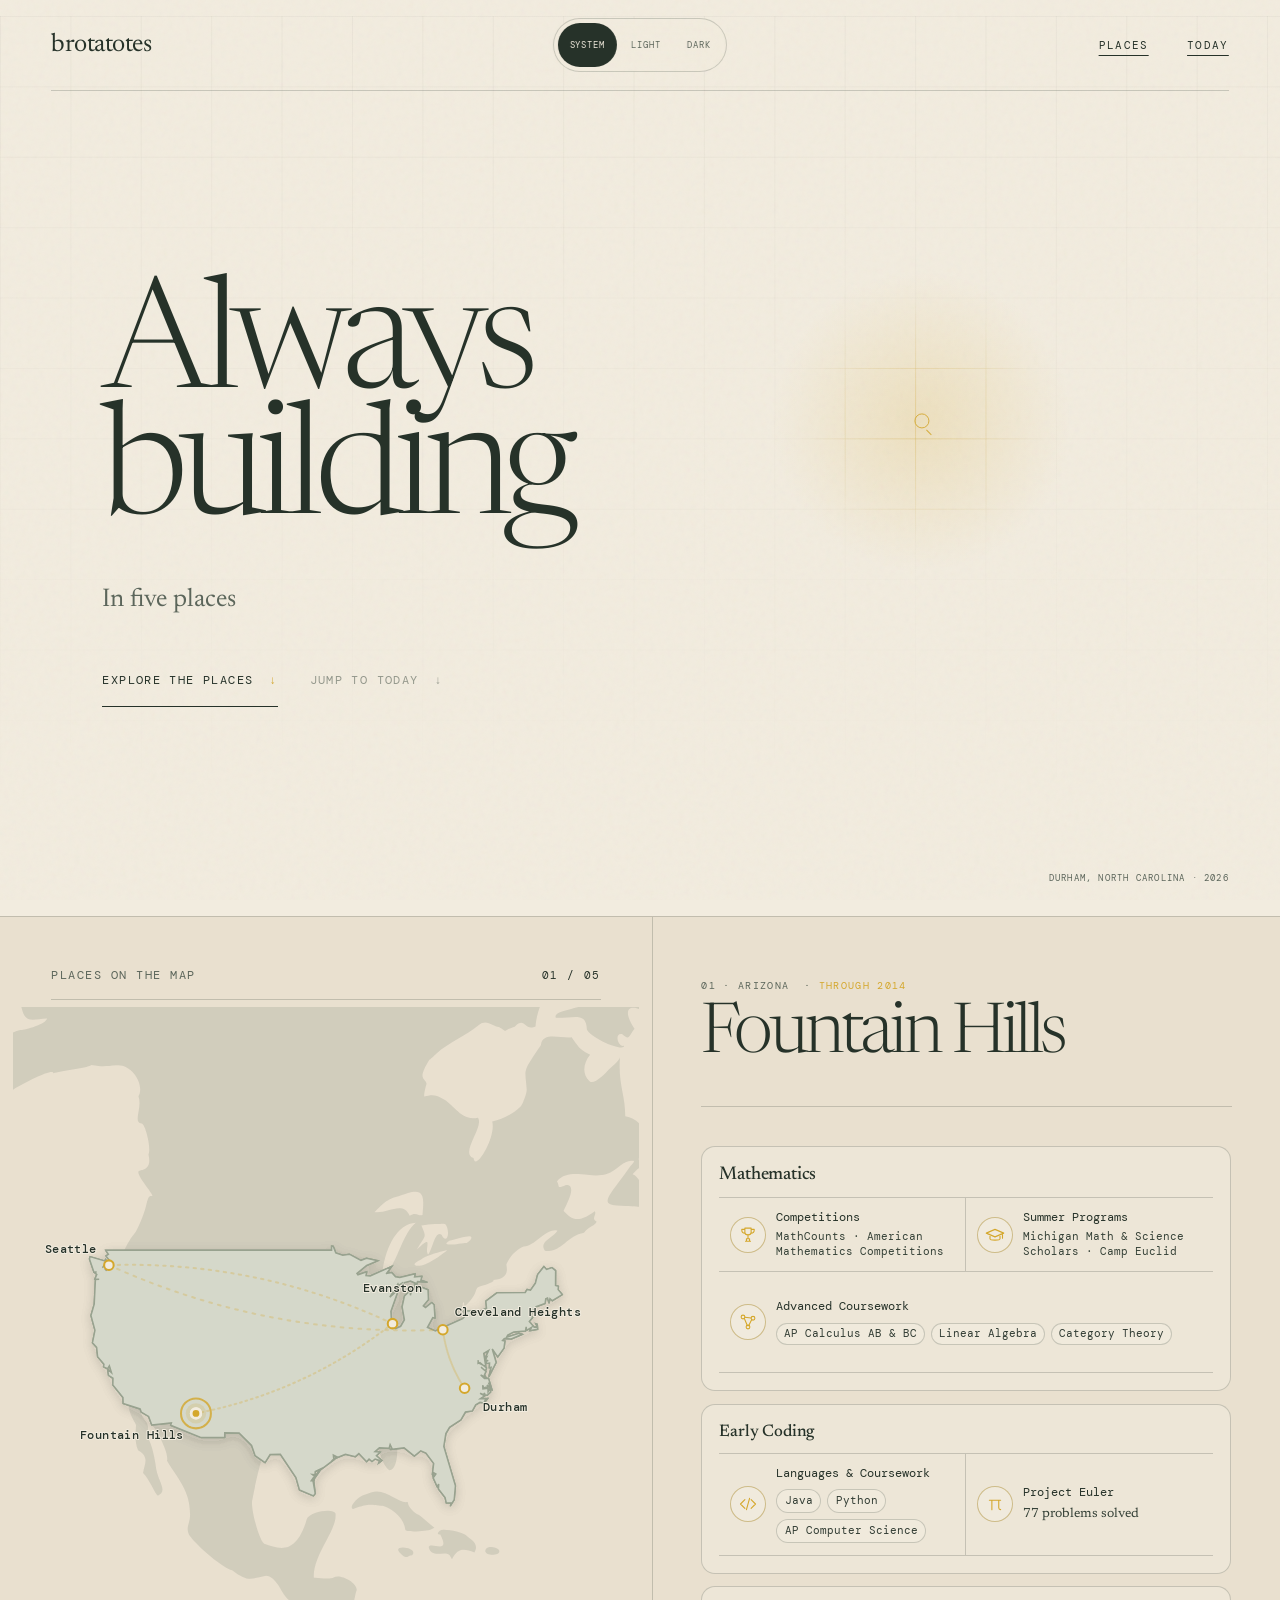
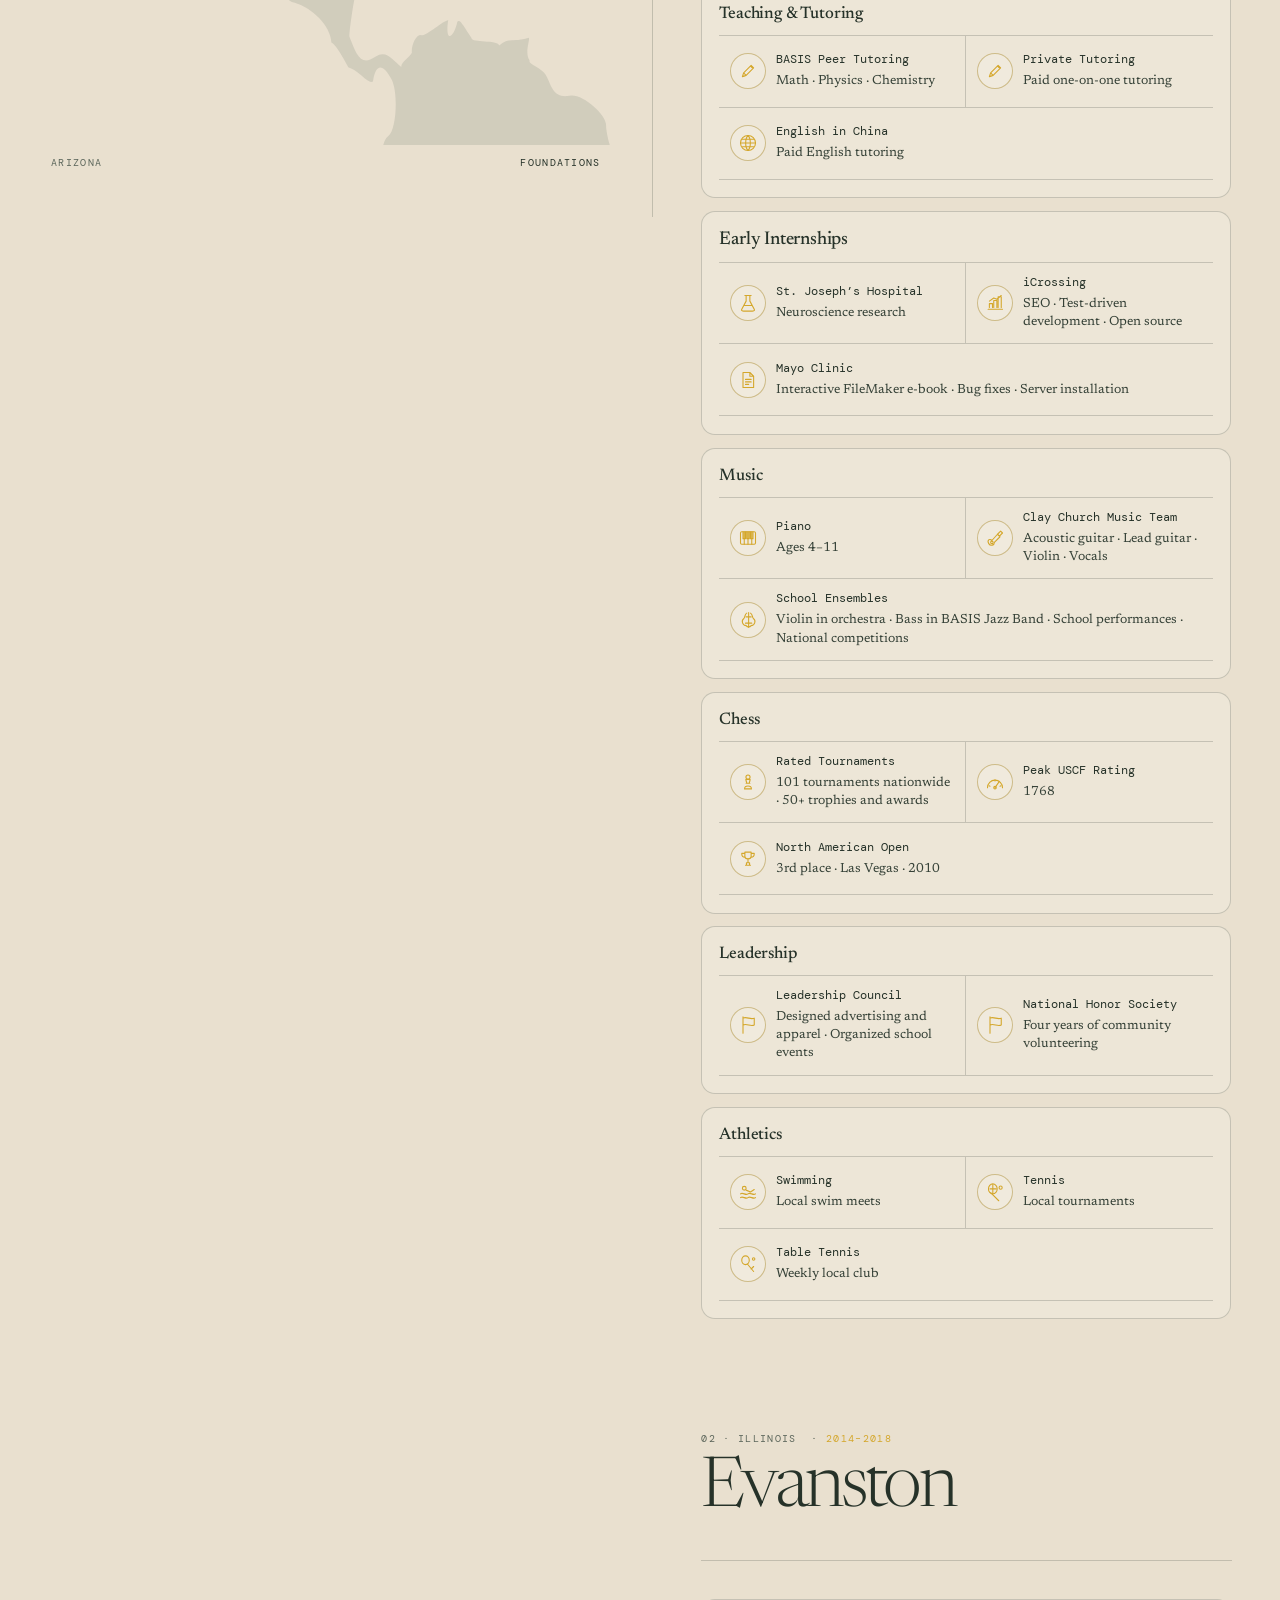
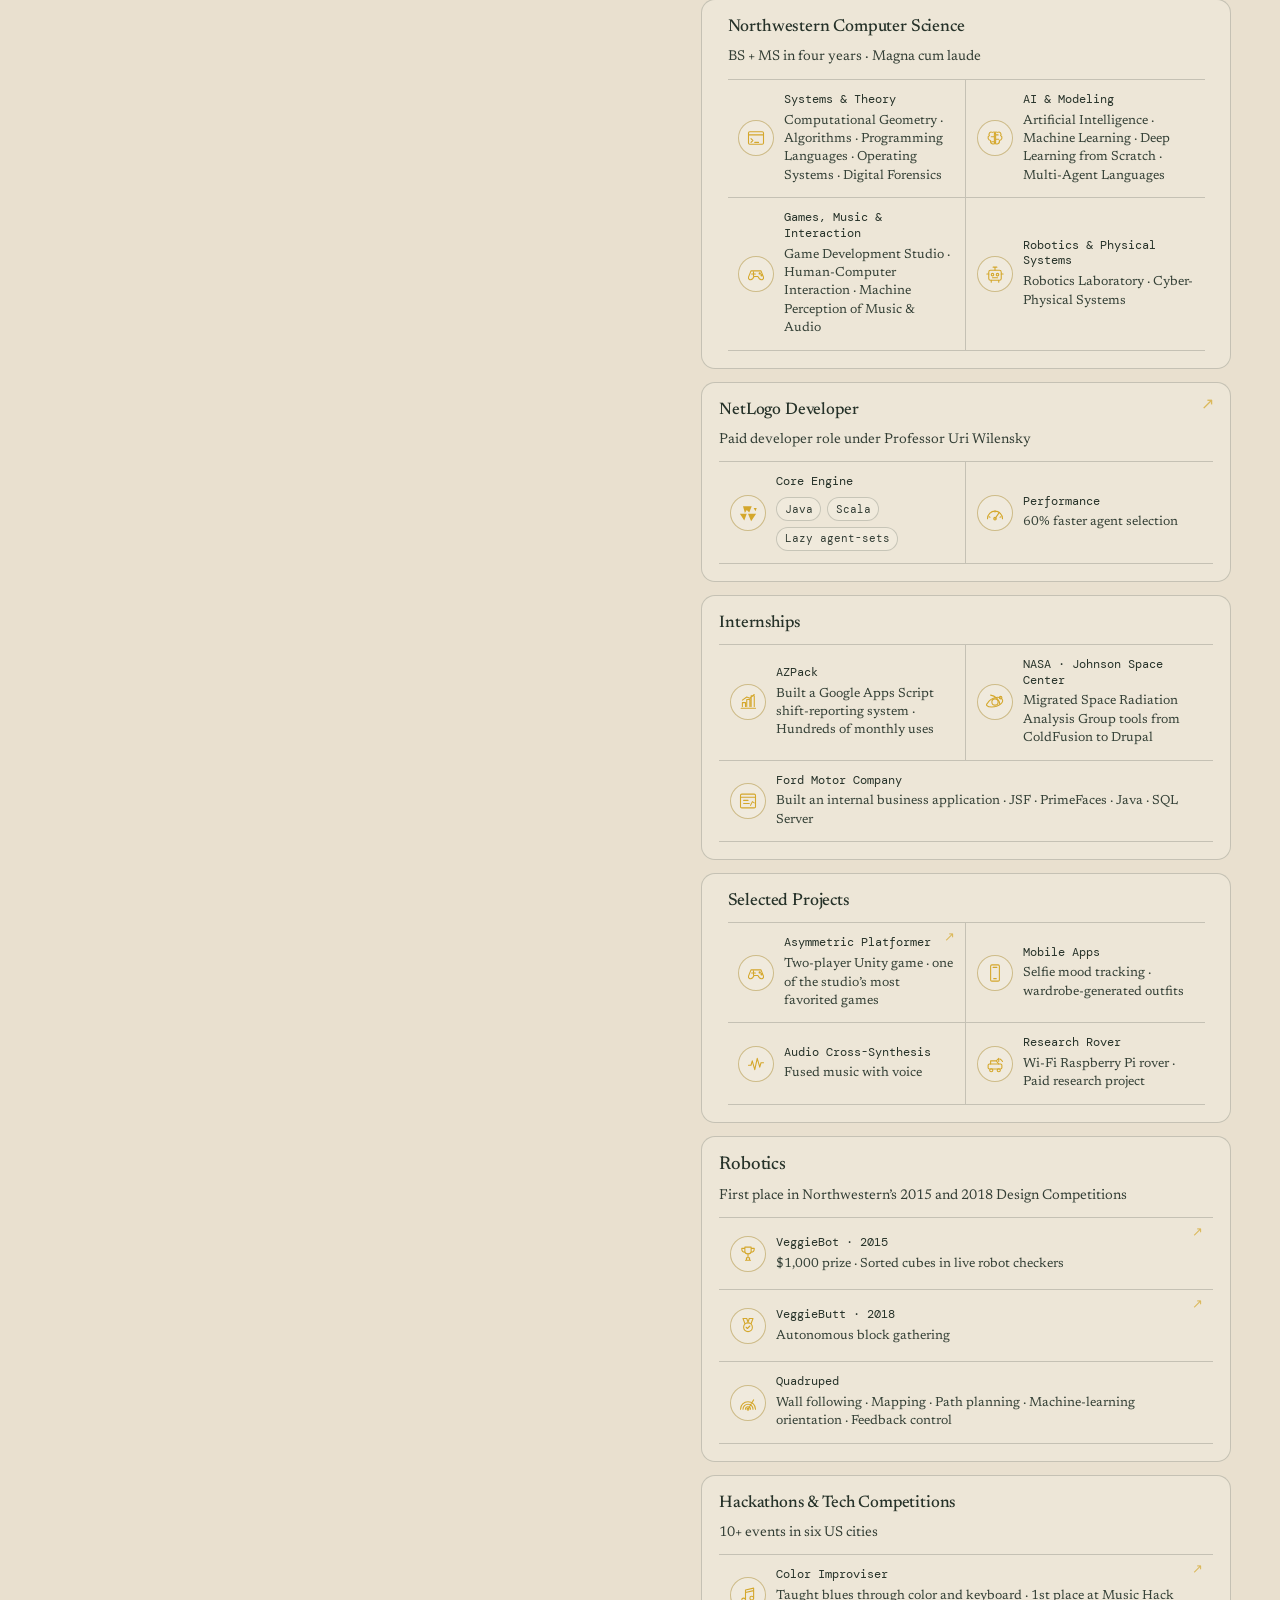
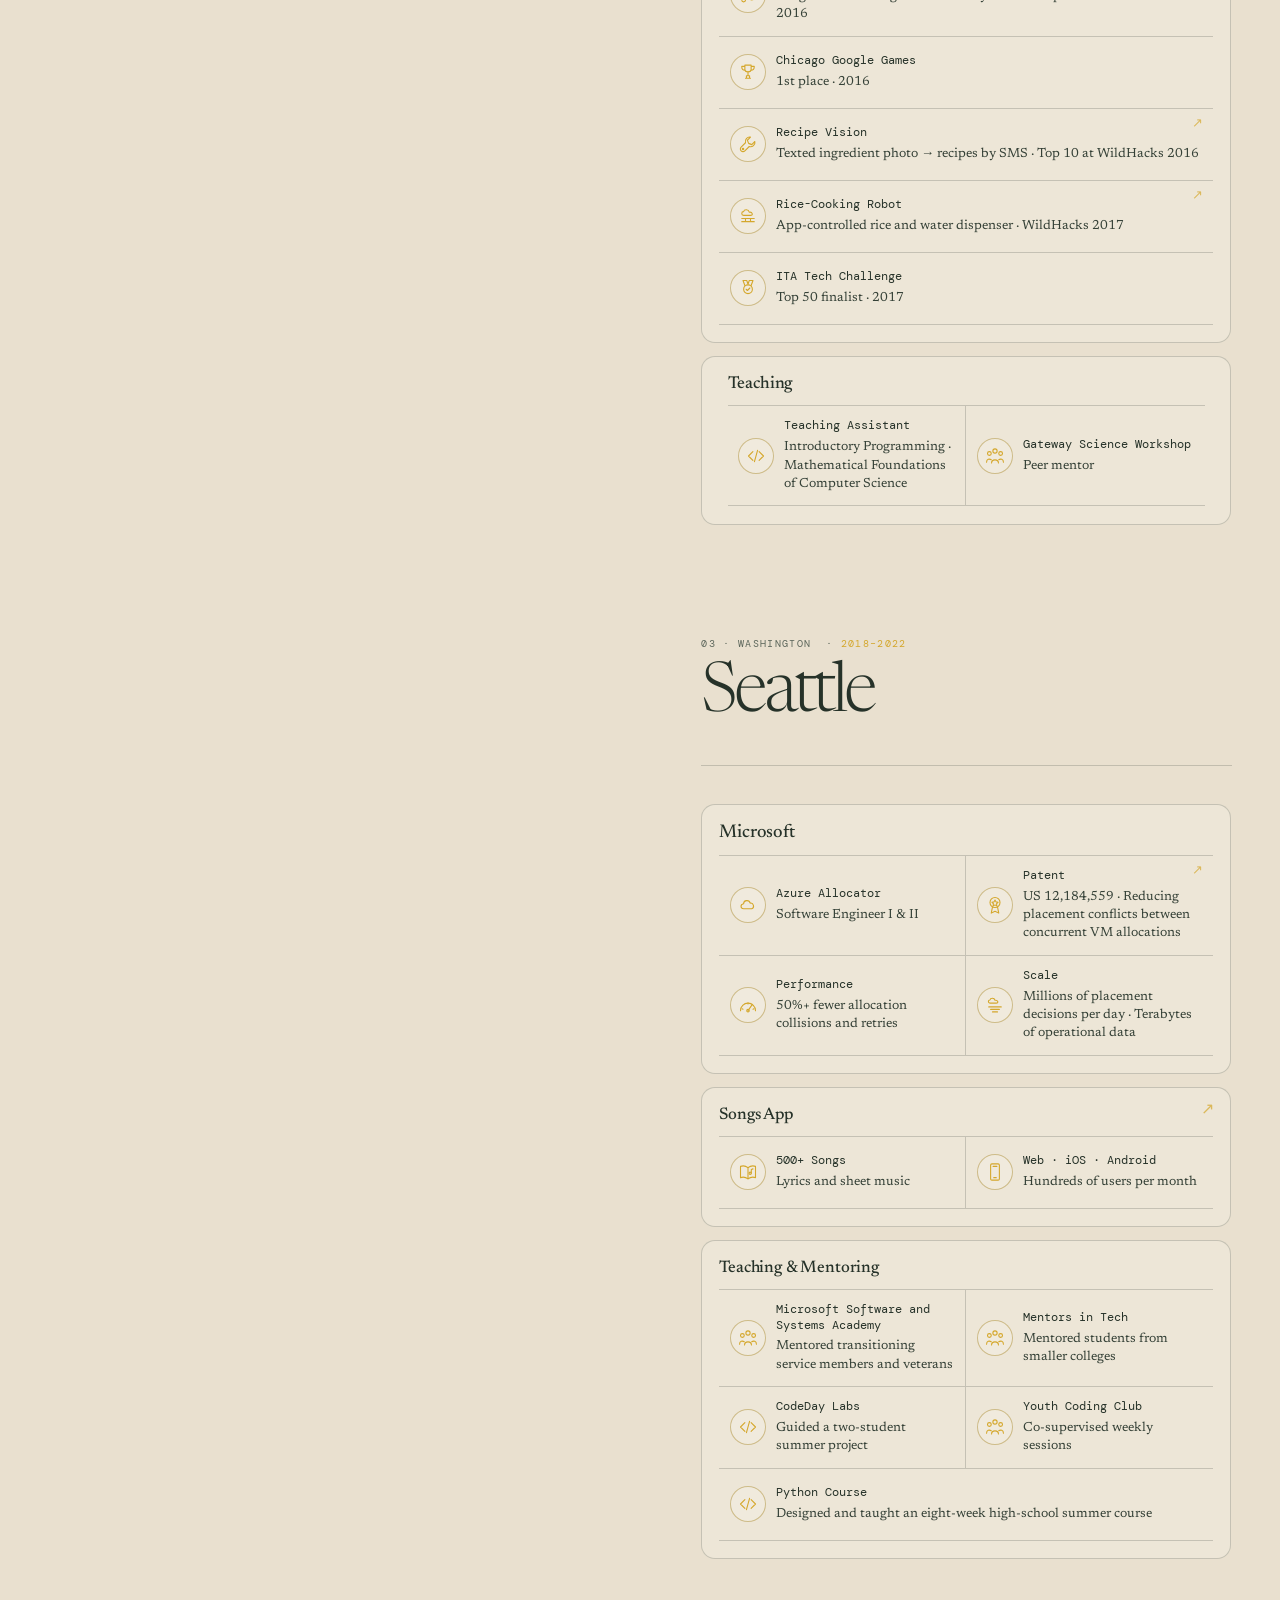
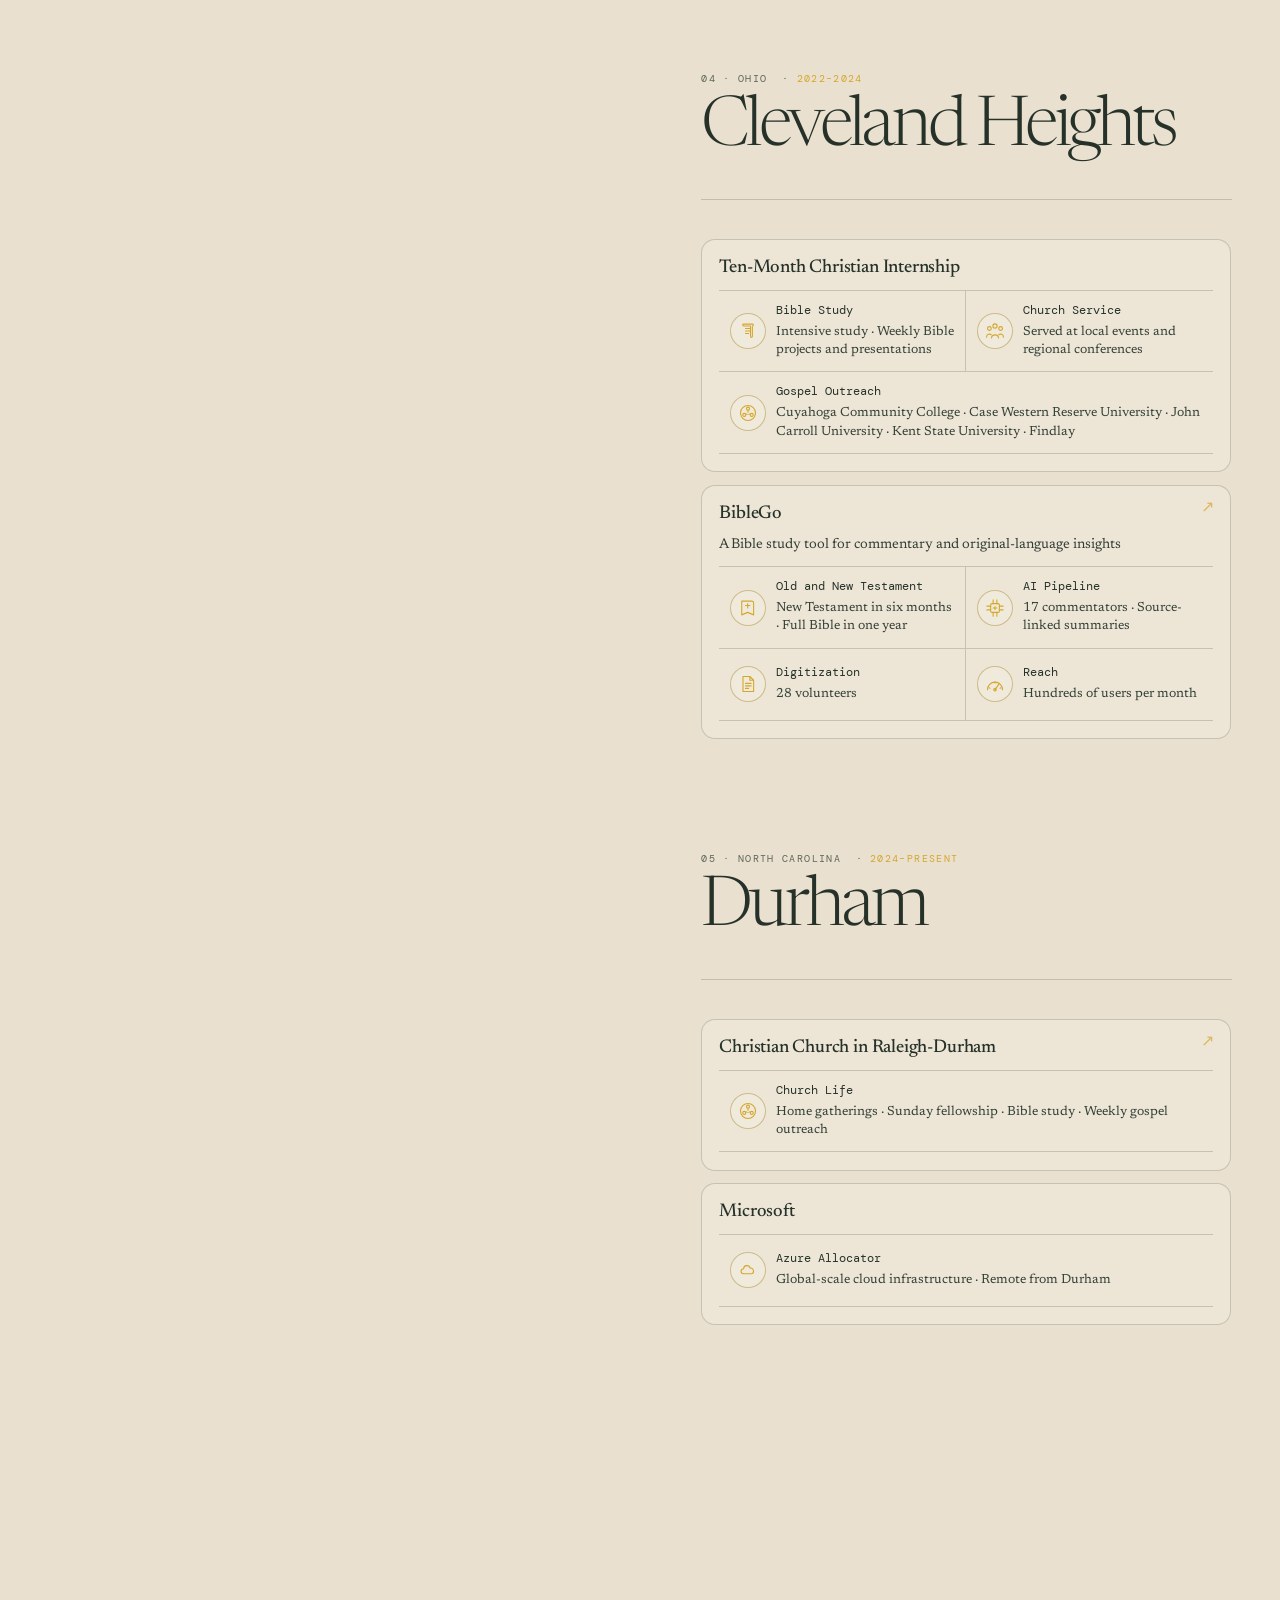
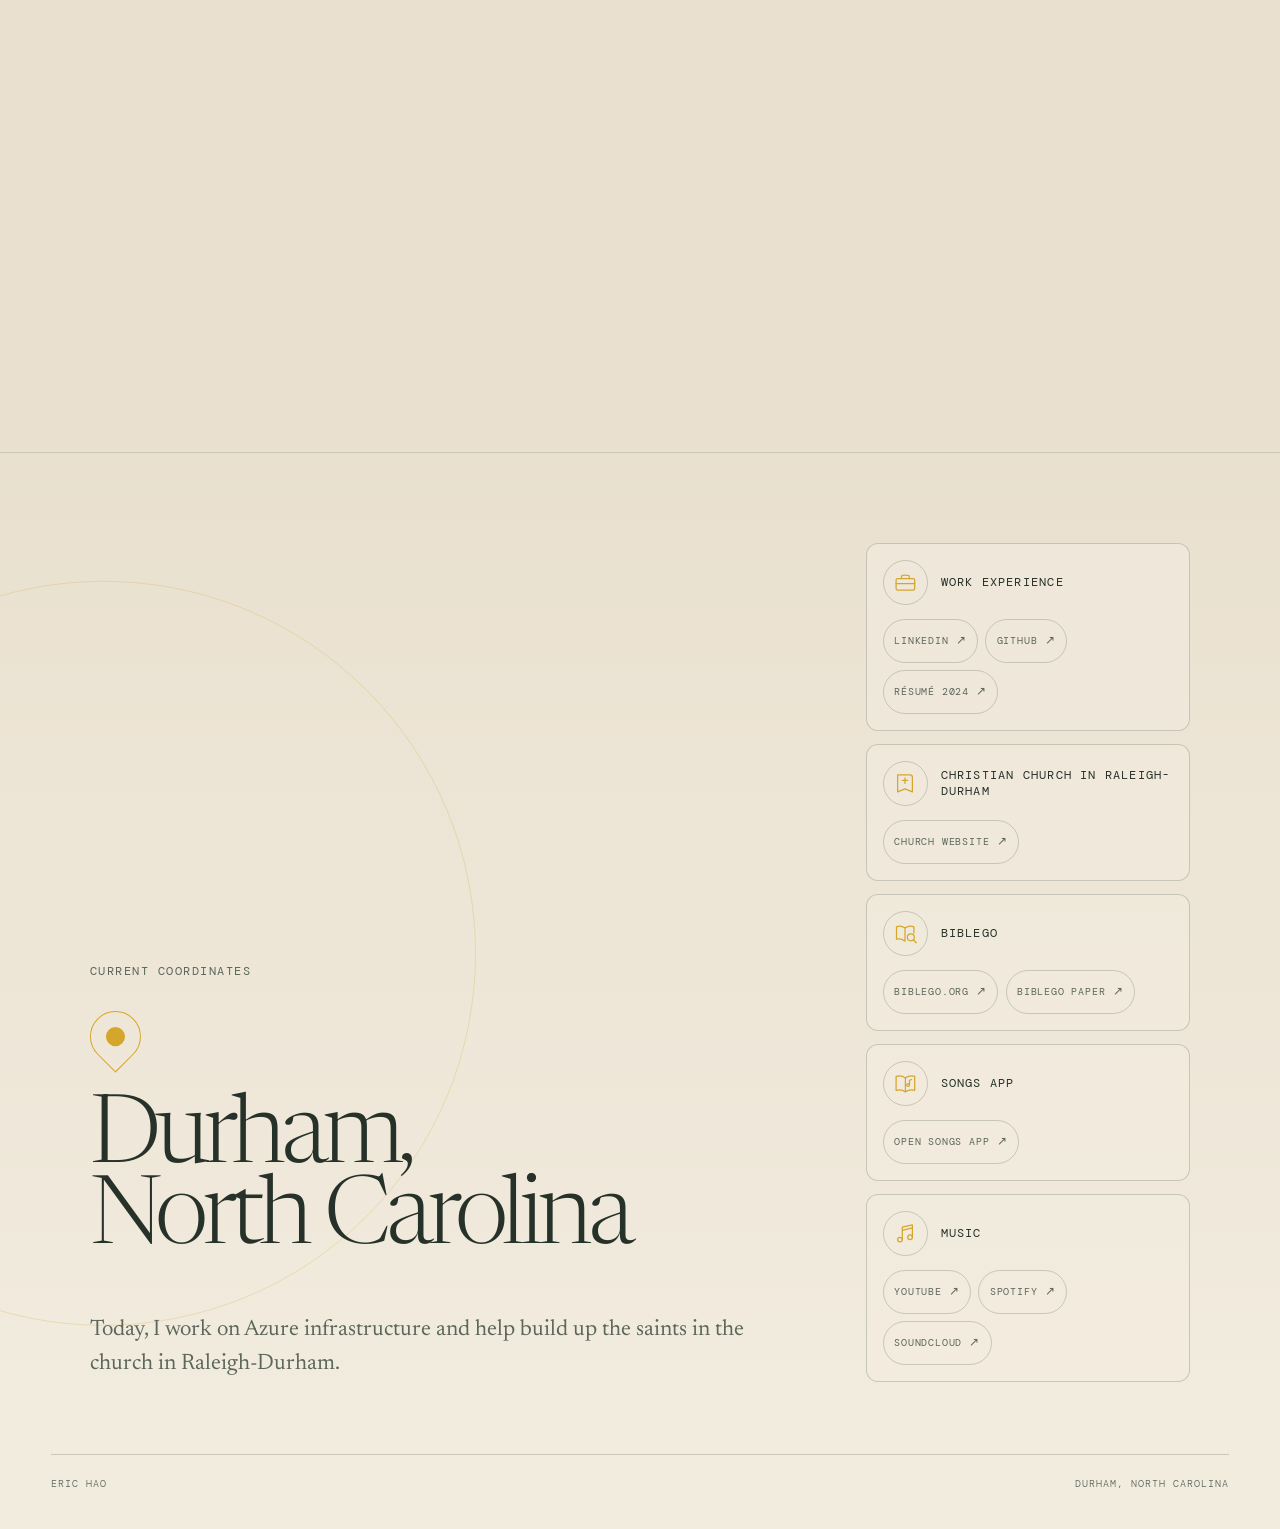
==== commit bd3b78df: "Clarify hero navigation choices" ====
--- a/index.html
+++ b/index.html
@@ -110,11 +110,11 @@
       <p class="intro">In five places</p>
       <div class="hero-links">
         <a class="begin" href="#journey">
-          Begin
+          Explore the places
           <span aria-hidden="true">↓</span>
         </a>
-        <a class="begin" href="#current-coordinates">
-          Today
+        <a class="begin begin-secondary" href="#current-coordinates">
+          Jump to today
           <span aria-hidden="true">↓</span>
         </a>
       </div>
--- a/atlas.css
+++ b/atlas.css
@@ -216,9 +216,8 @@
 }
 .hero-links {
   display: flex;
-  flex-direction: column;
   align-items: flex-start;
-  gap: .75rem;
+  gap: 2rem;
   margin-top: 2.75rem;
 }
 .begin {
@@ -237,6 +236,12 @@
   padding-bottom: .5rem;
 }
 .begin span { color: var(--rust); }
+.begin-secondary {
+  color: var(--muted);
+  border-bottom-color: transparent;
+  opacity: .62;
+}
+.begin-secondary span { color: currentColor; }
 .placeholder-note {
   position: absolute;
   right: clamp(1.25rem, 4vw, 4.5rem);
@@ -935,6 +940,13 @@
     line-height: .9;
   }
   .intro, .begin { margin-left: 0; }
+  .hero-links { gap: 1rem; }
+  .hero-links .begin {
+    gap: .5rem;
+    font-size: .62rem;
+    letter-spacing: .08em;
+    white-space: nowrap;
+  }
   .placeholder-note { left: 1.25rem; right: auto; }
   .journey { display: block; }
   .atlas-stage {
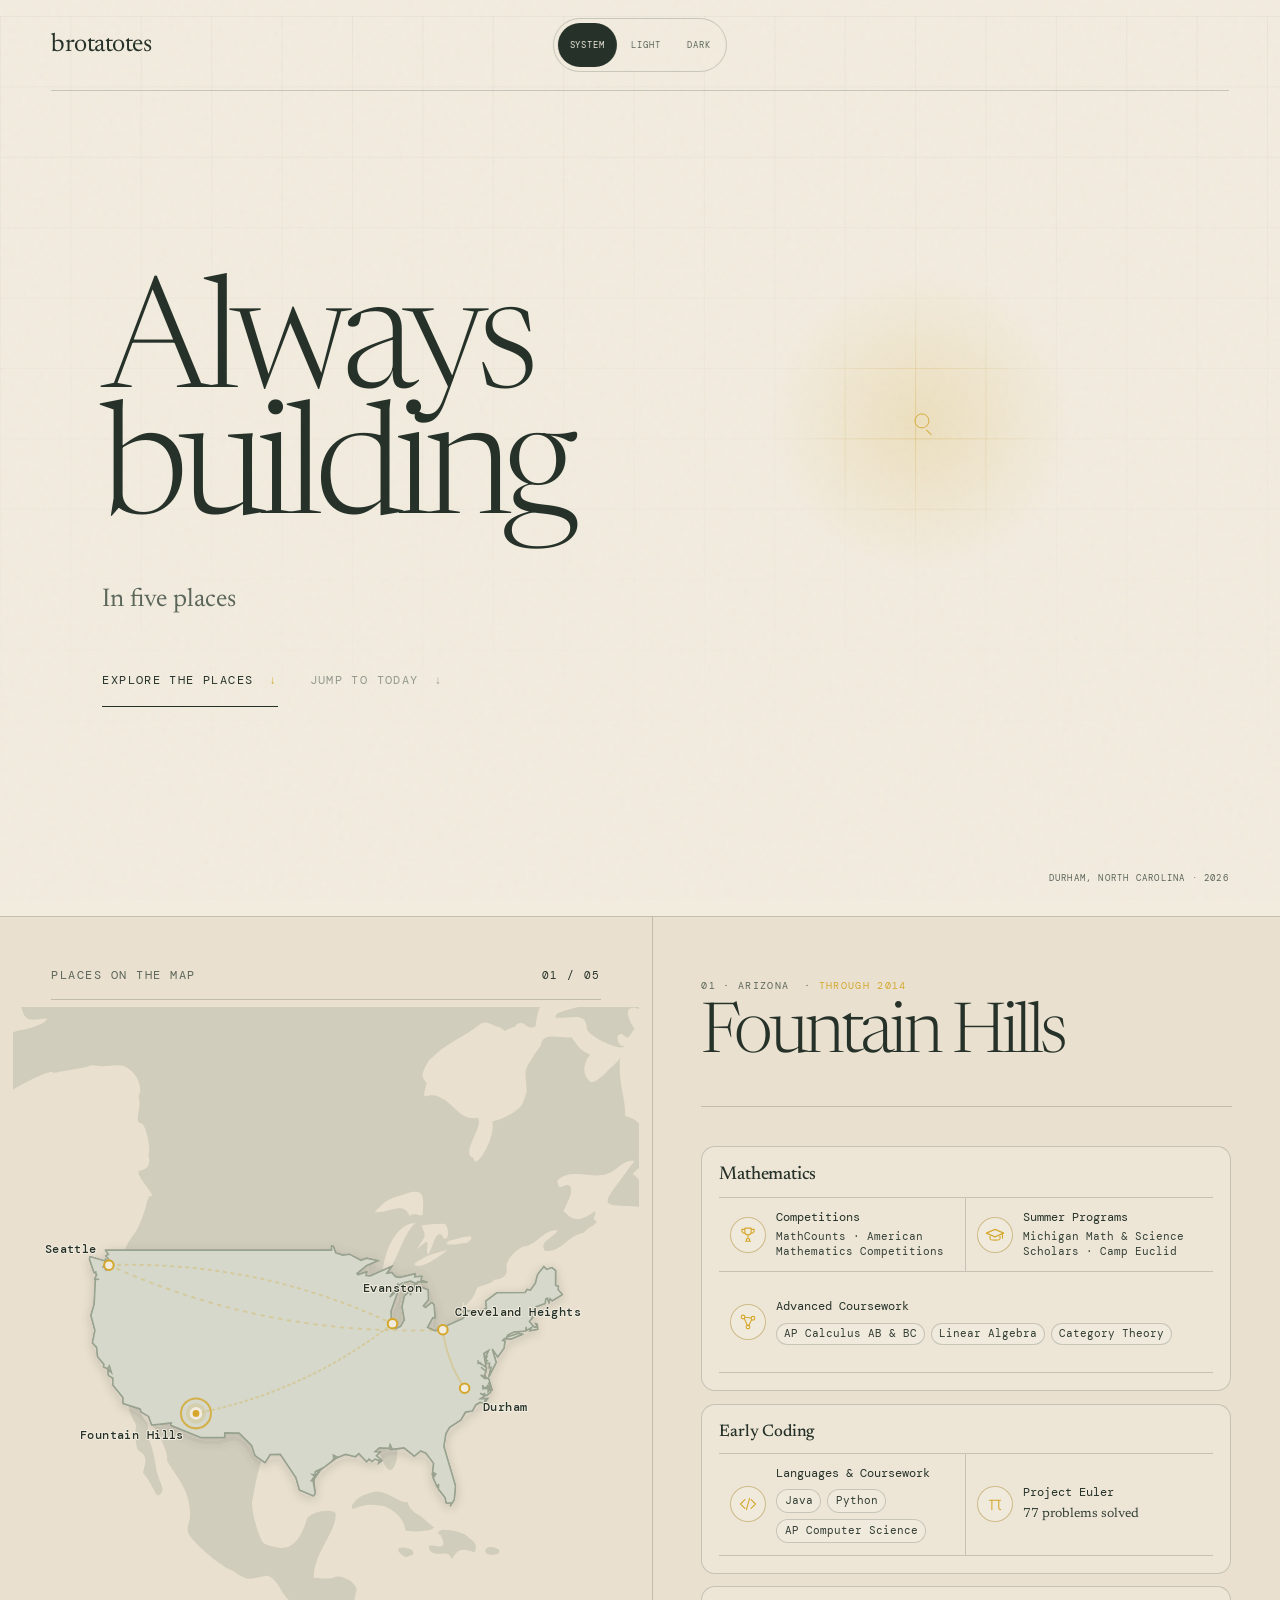
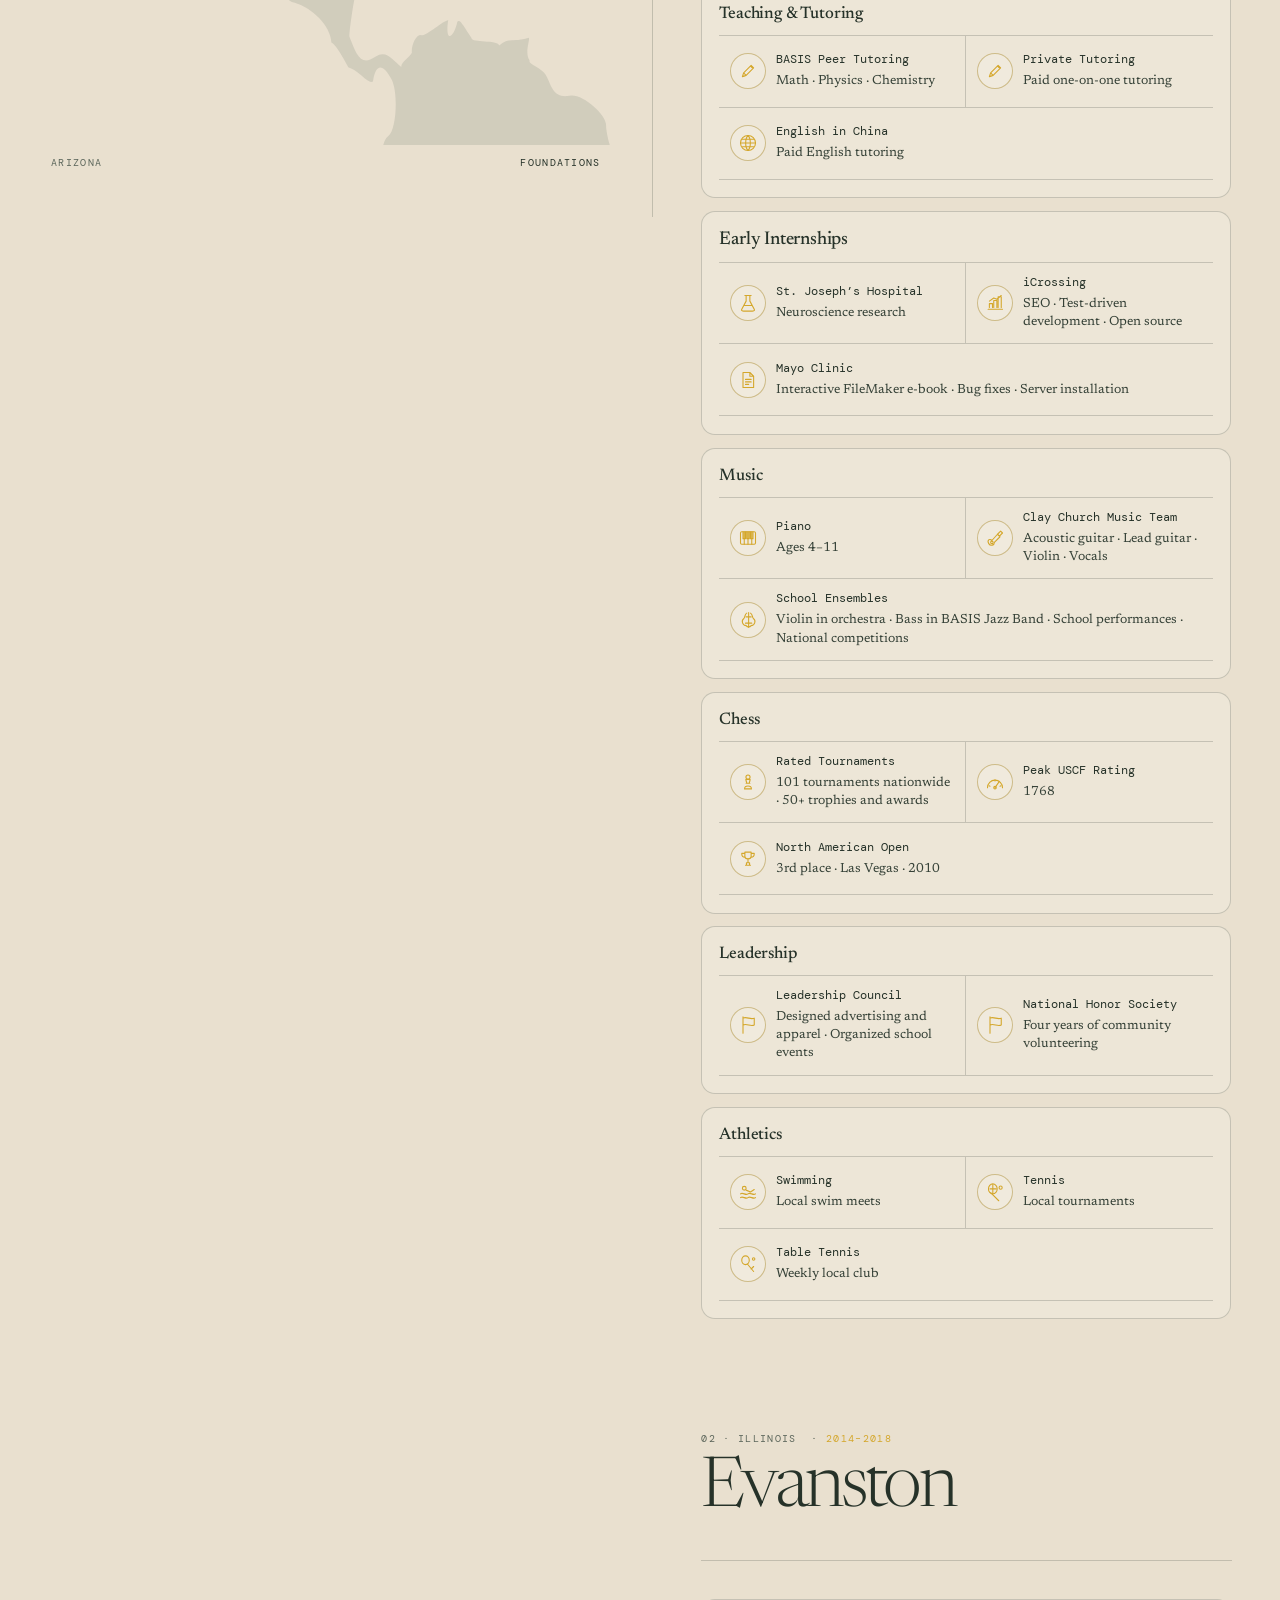
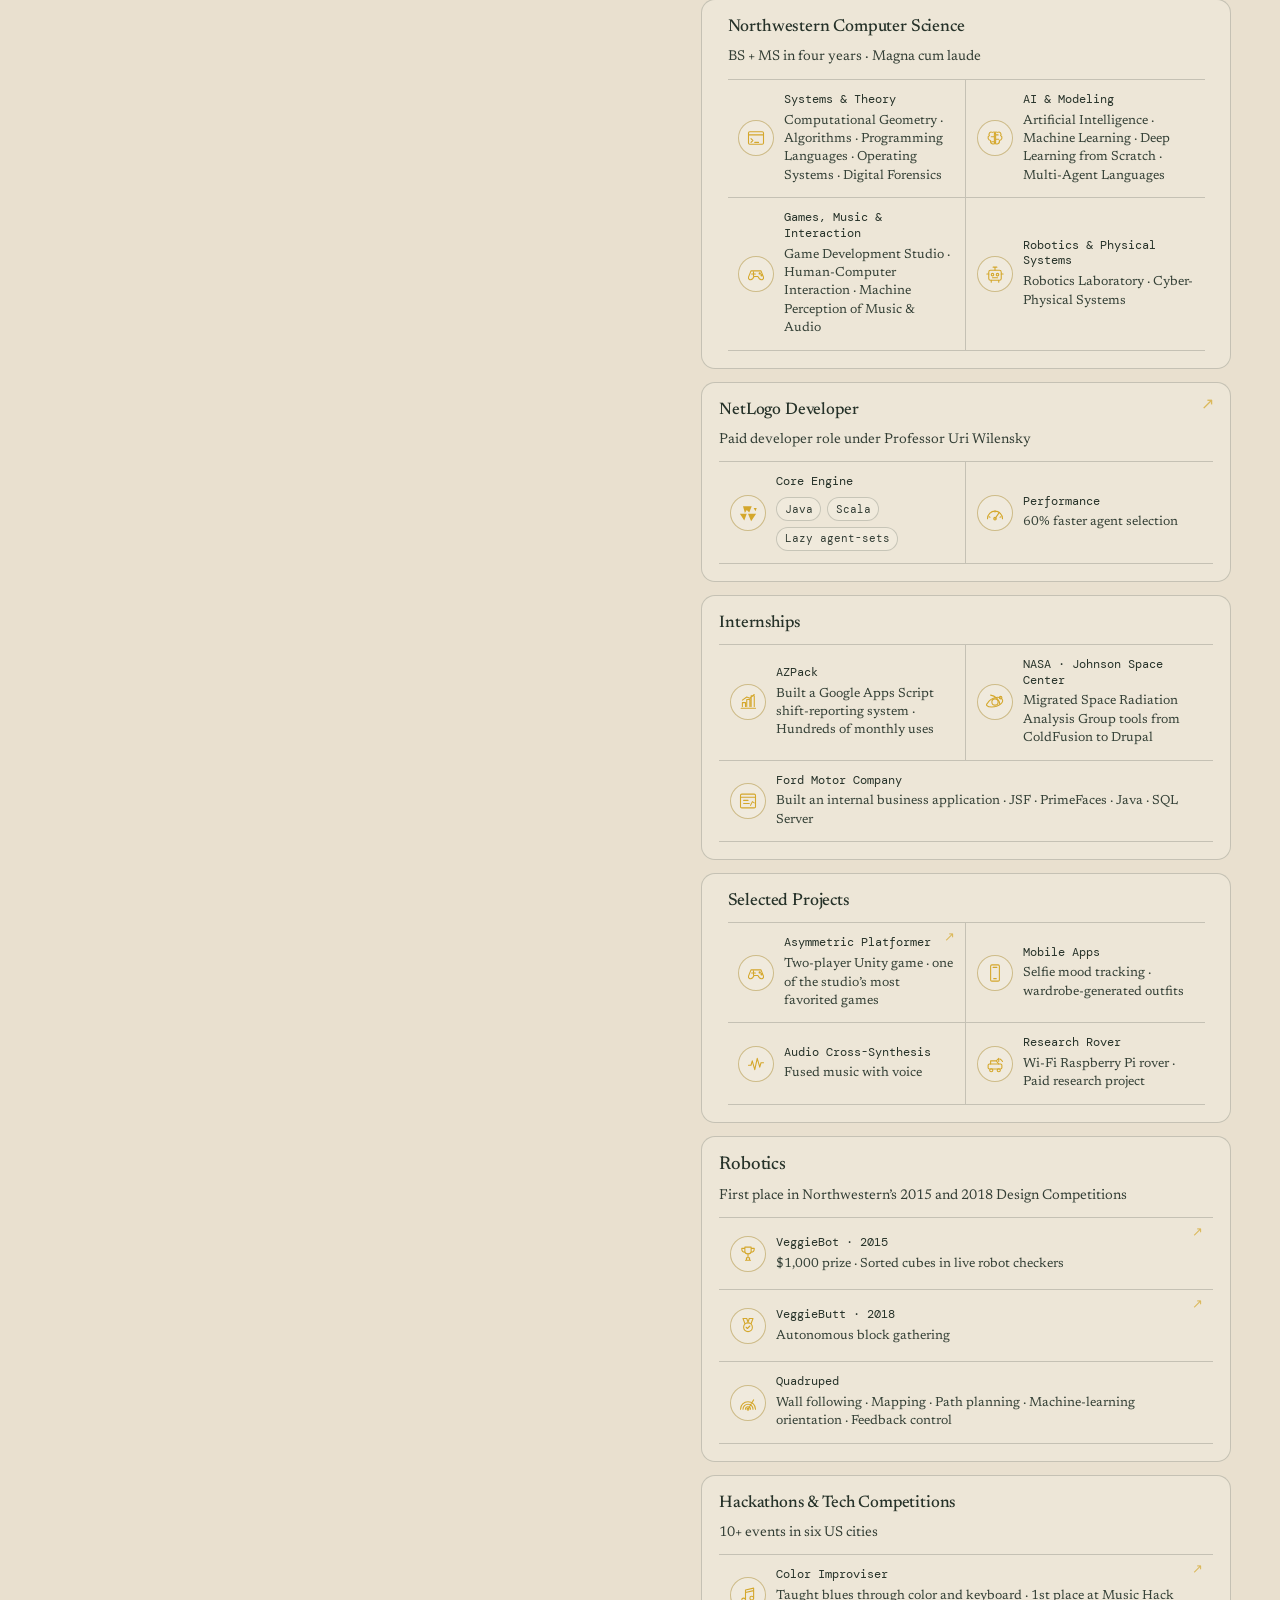
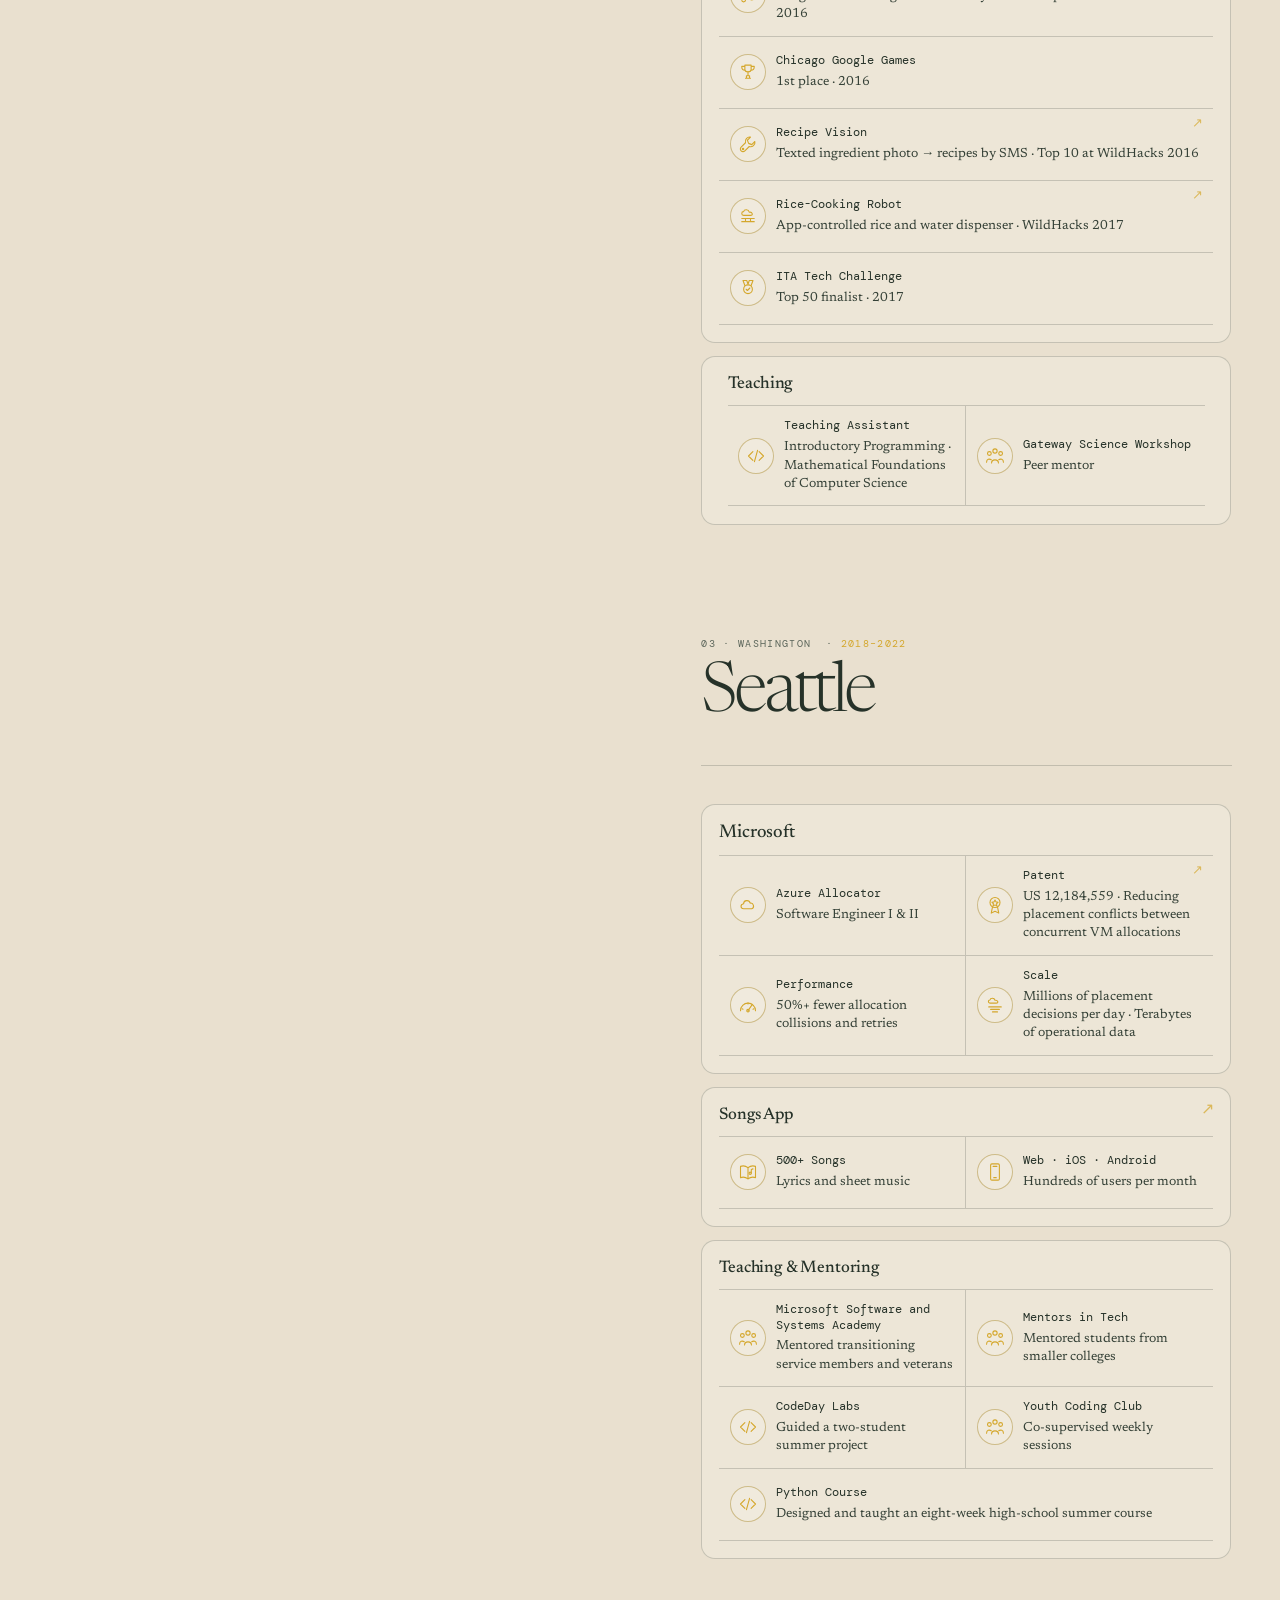
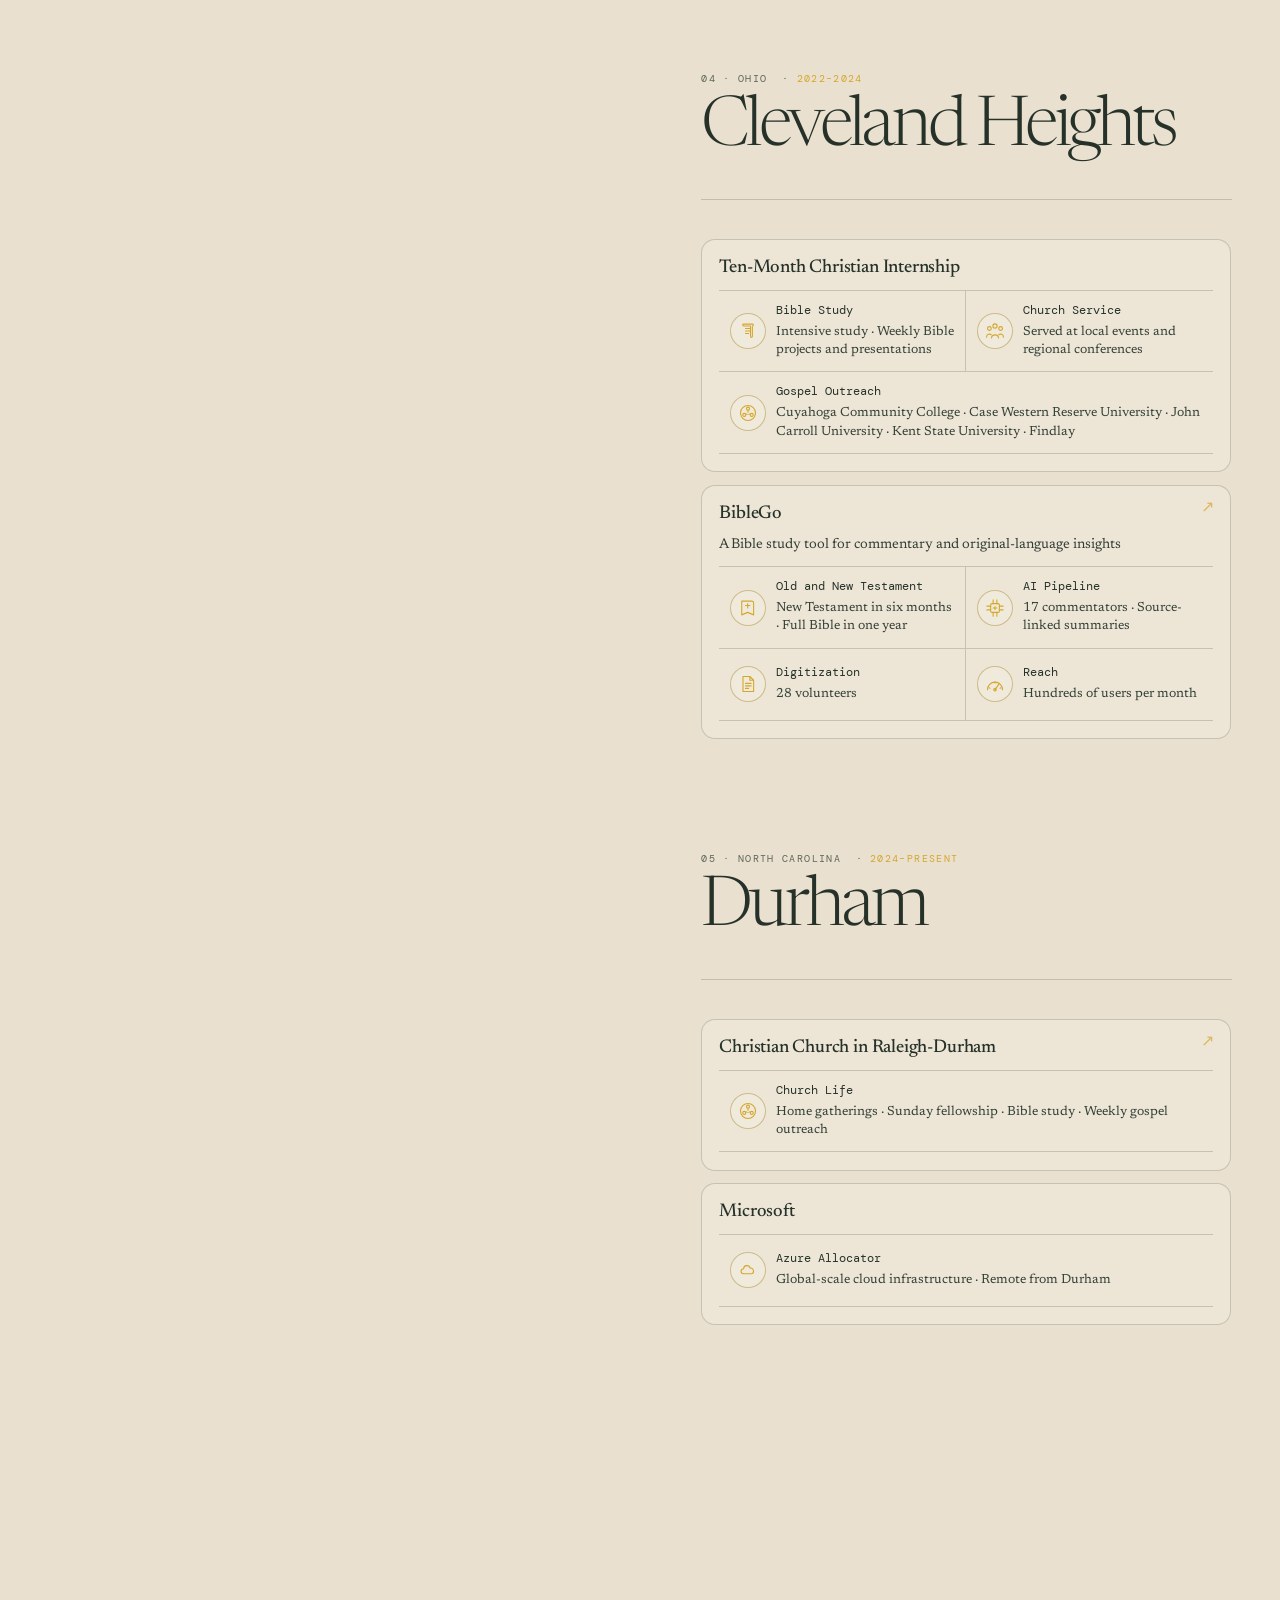
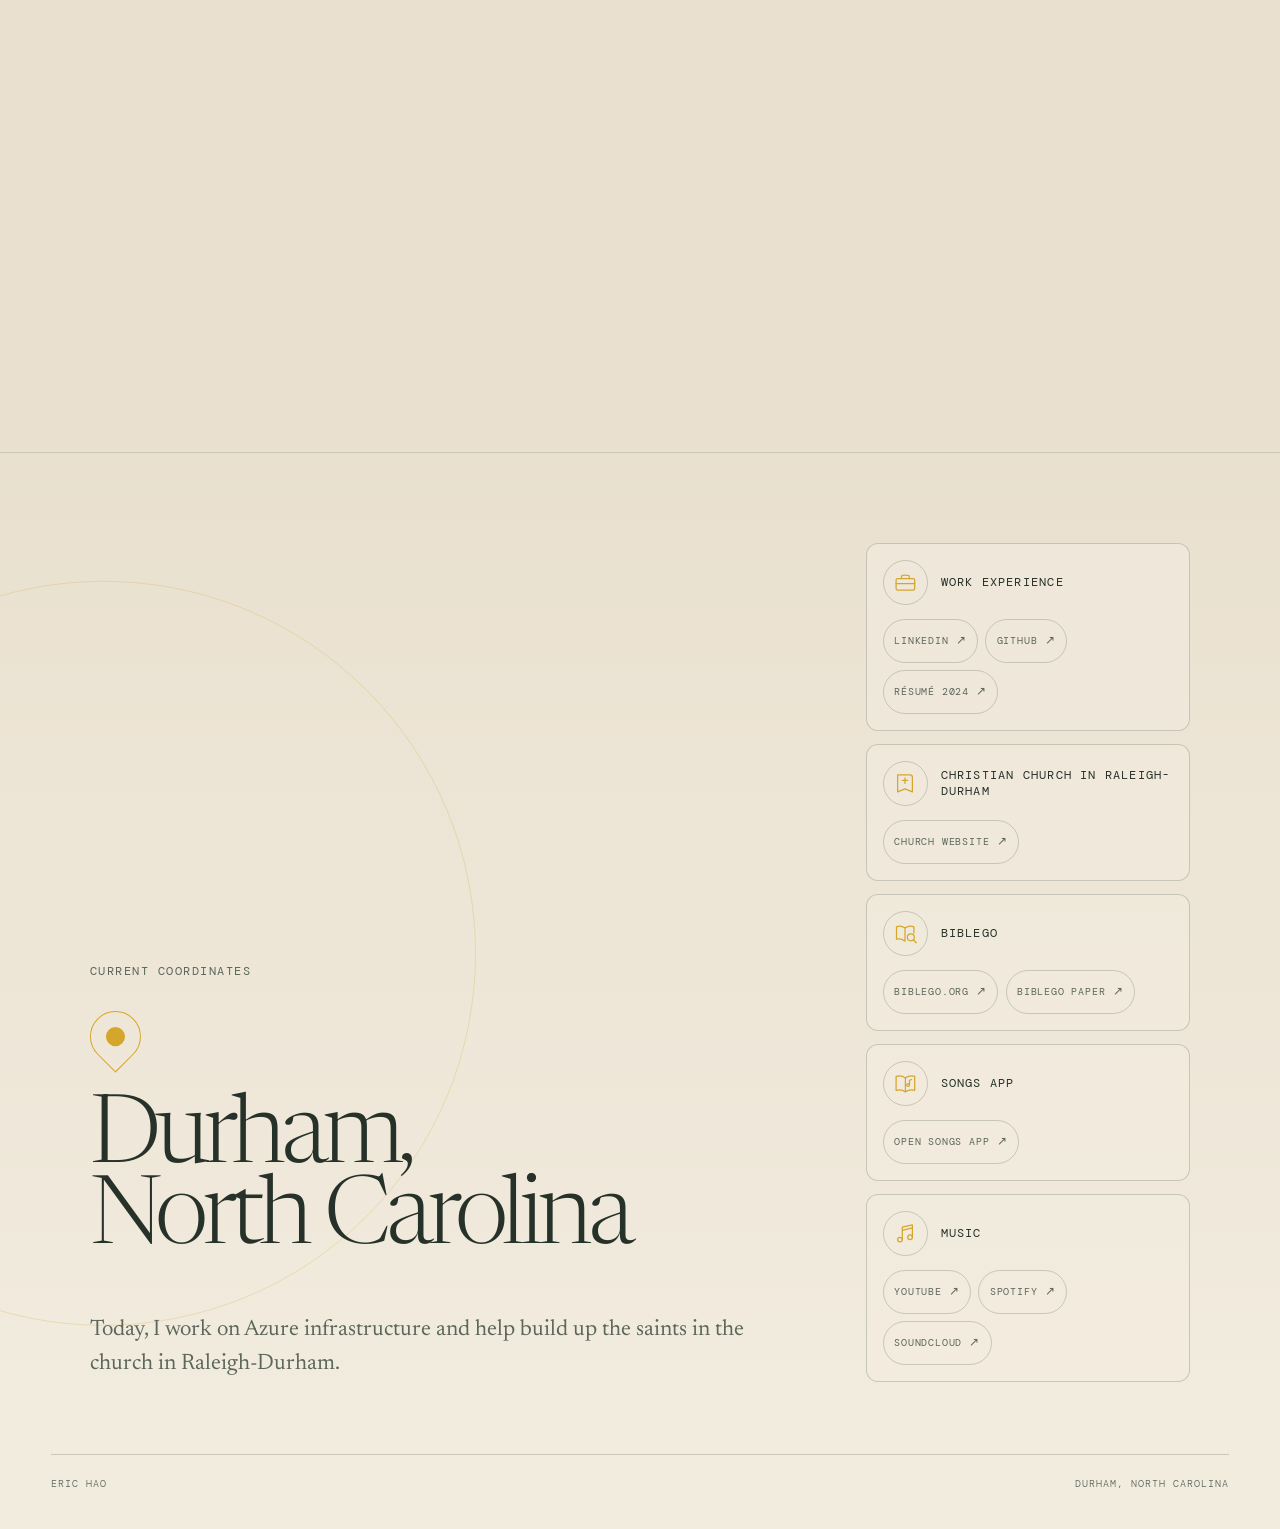
==== commit 357024fb: "Remove duplicate header navigation" ====
--- a/index.html
+++ b/index.html
@@ -96,10 +96,6 @@
       <button class="theme-button" type="button" data-theme="atlas" aria-pressed="false">Light</button>
       <button class="theme-button" type="button" data-theme="dark" aria-pressed="false">Dark</button>
     </div>
-    <nav aria-label="Primary navigation">
-      <a href="#journey">Places</a>
-      <a href="#current-coordinates">Today</a>
-    </nav>
   </header>
 
   <main id="top">
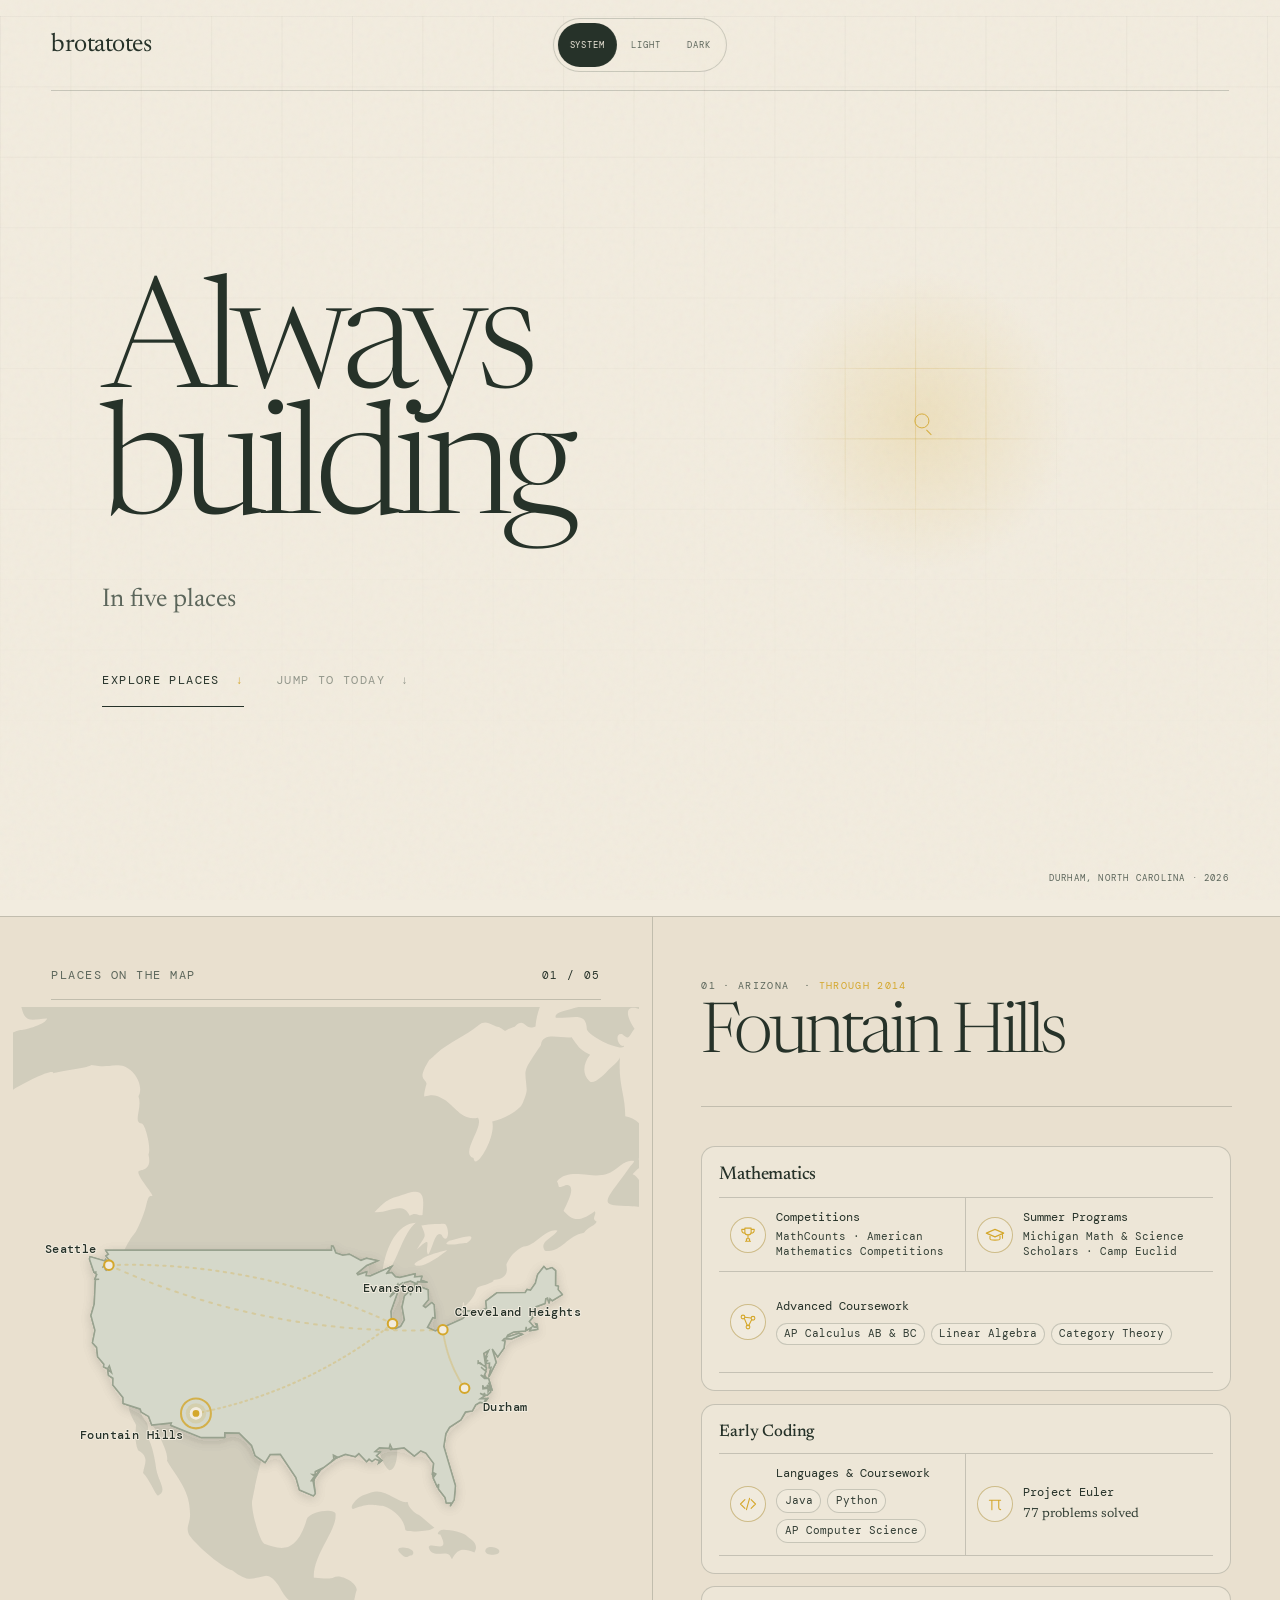
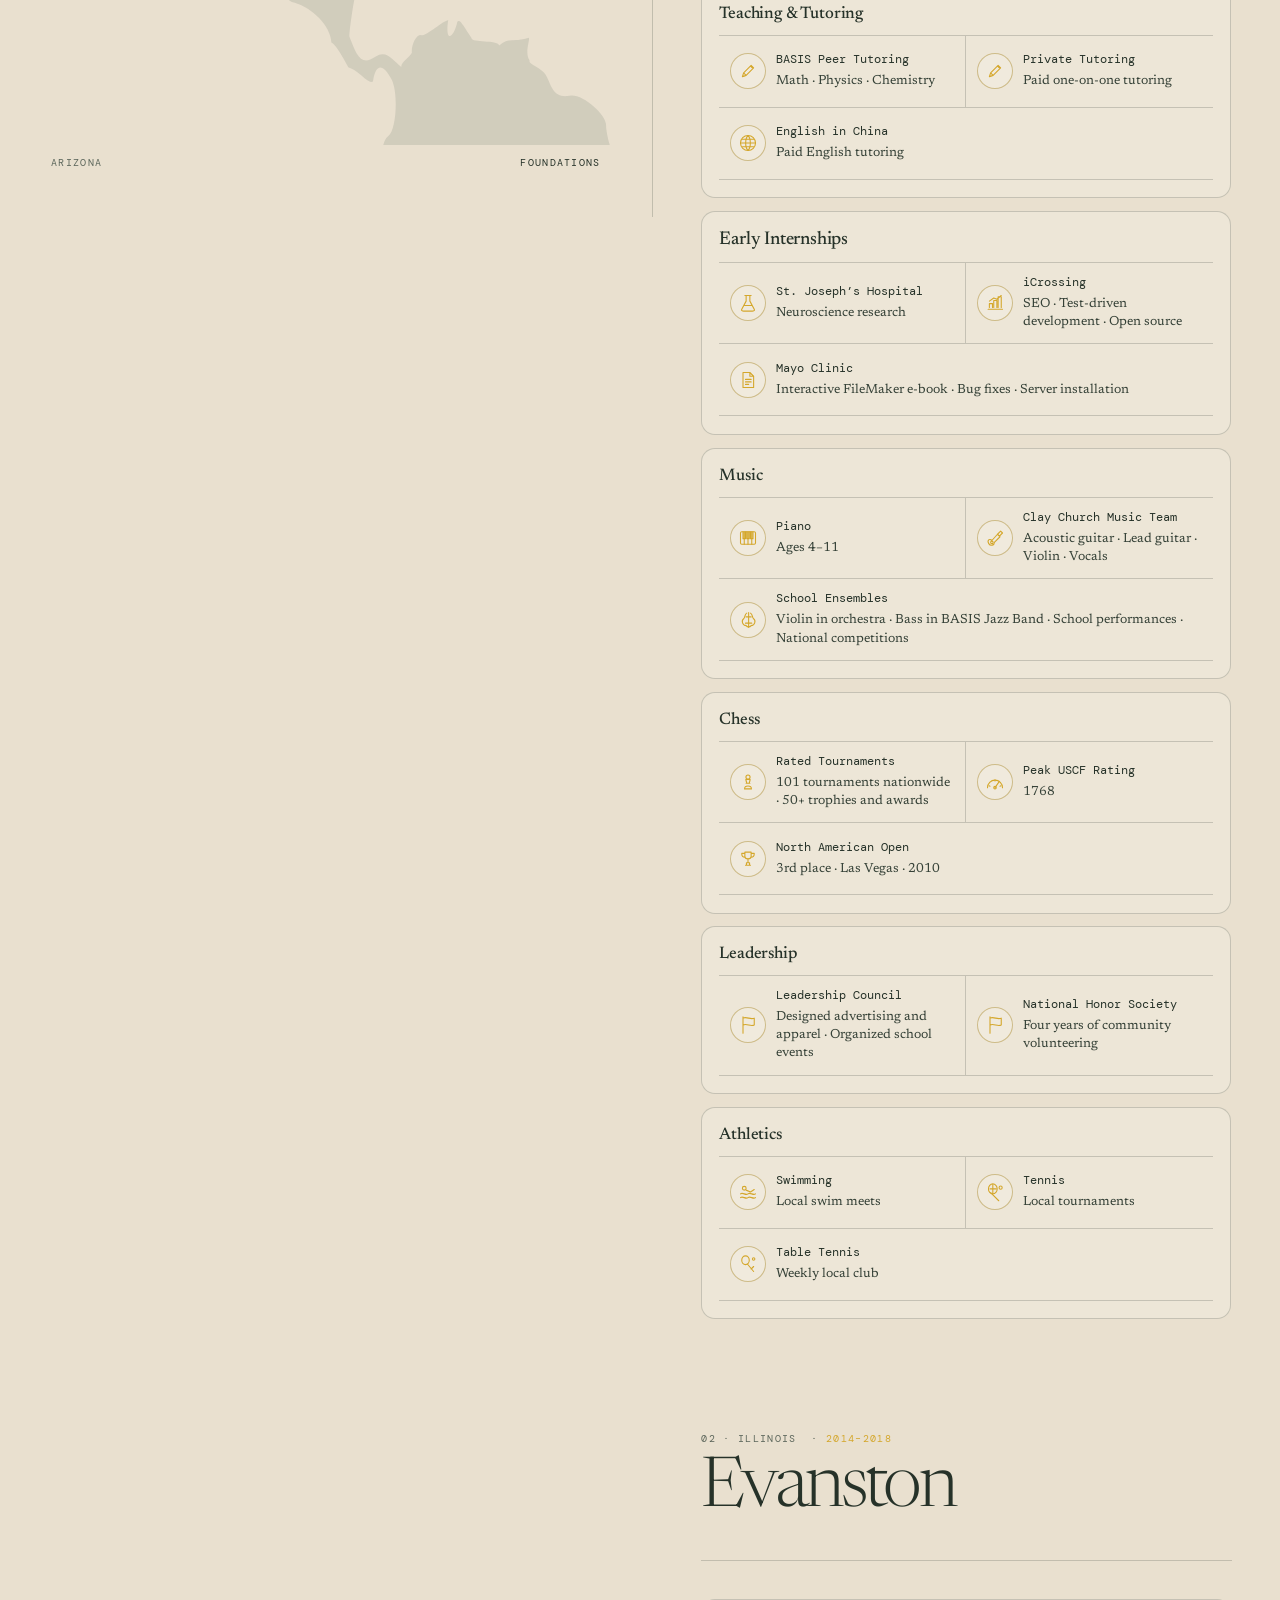
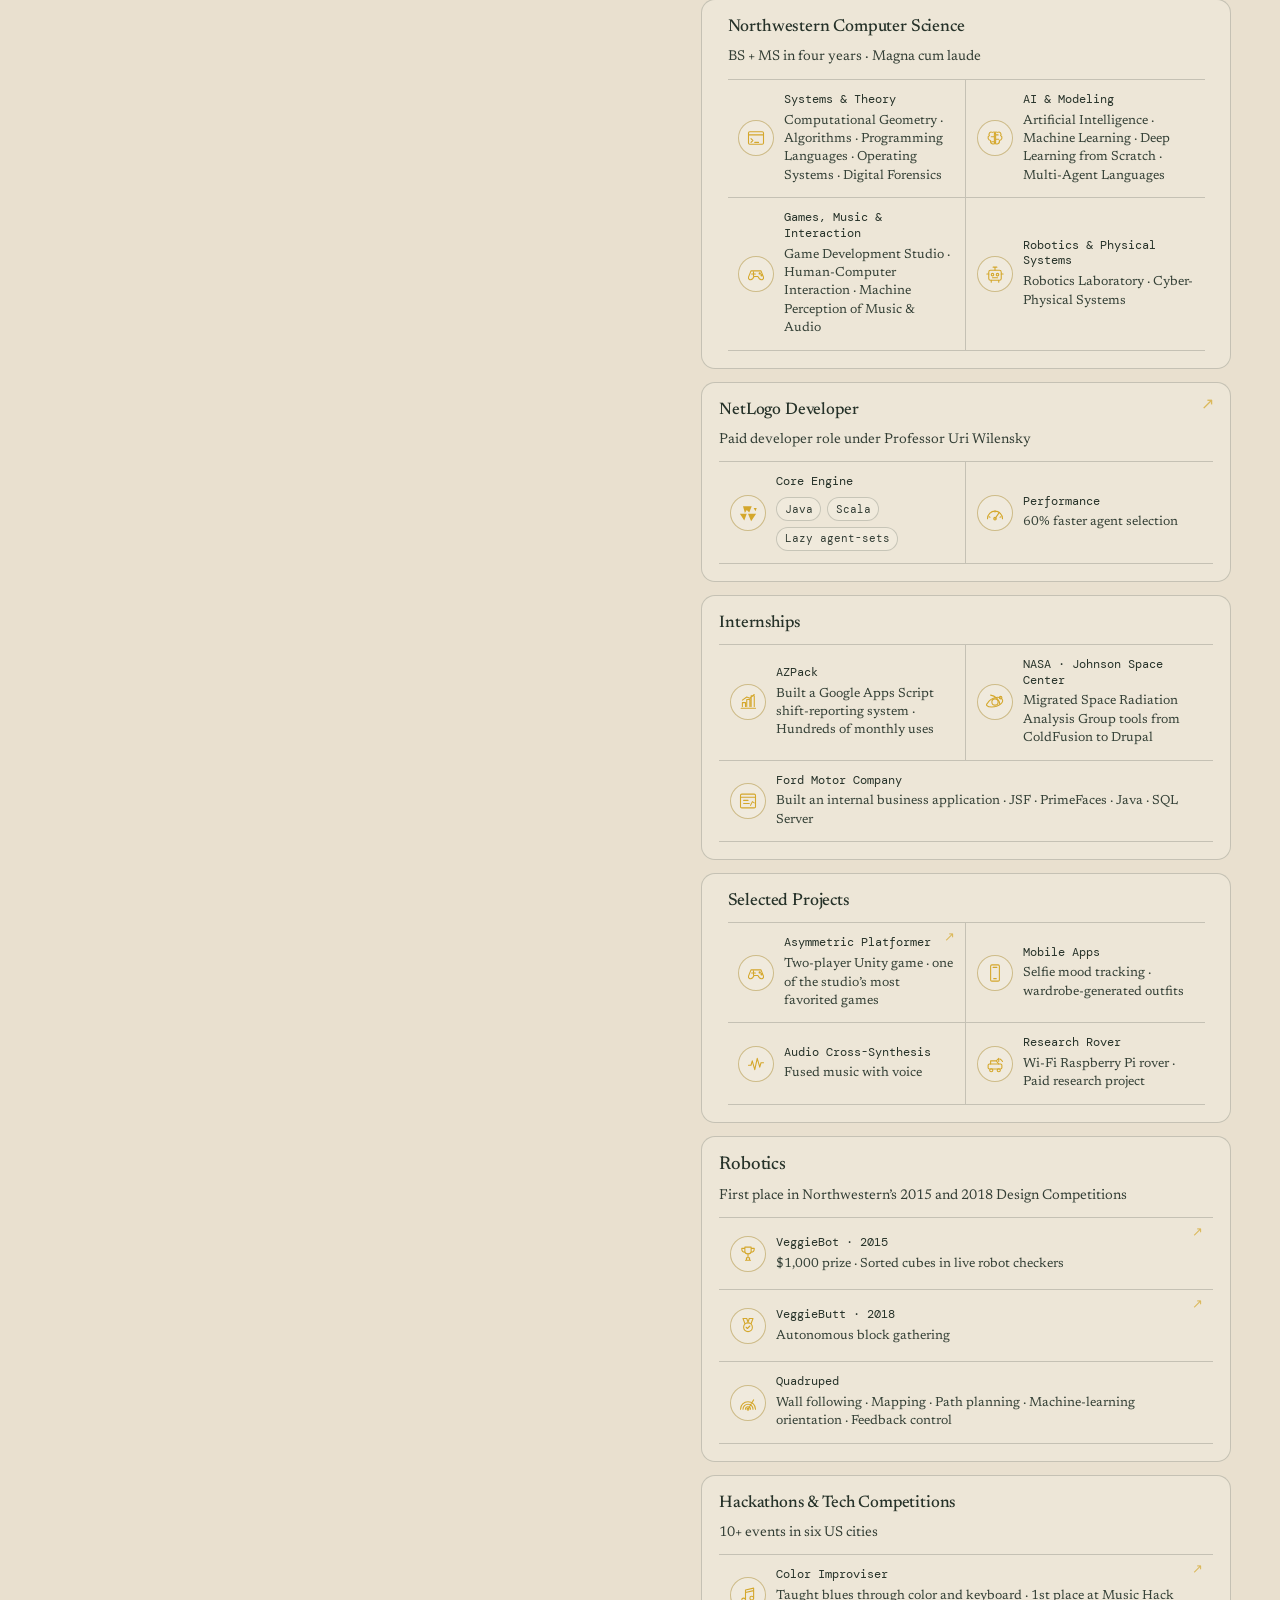
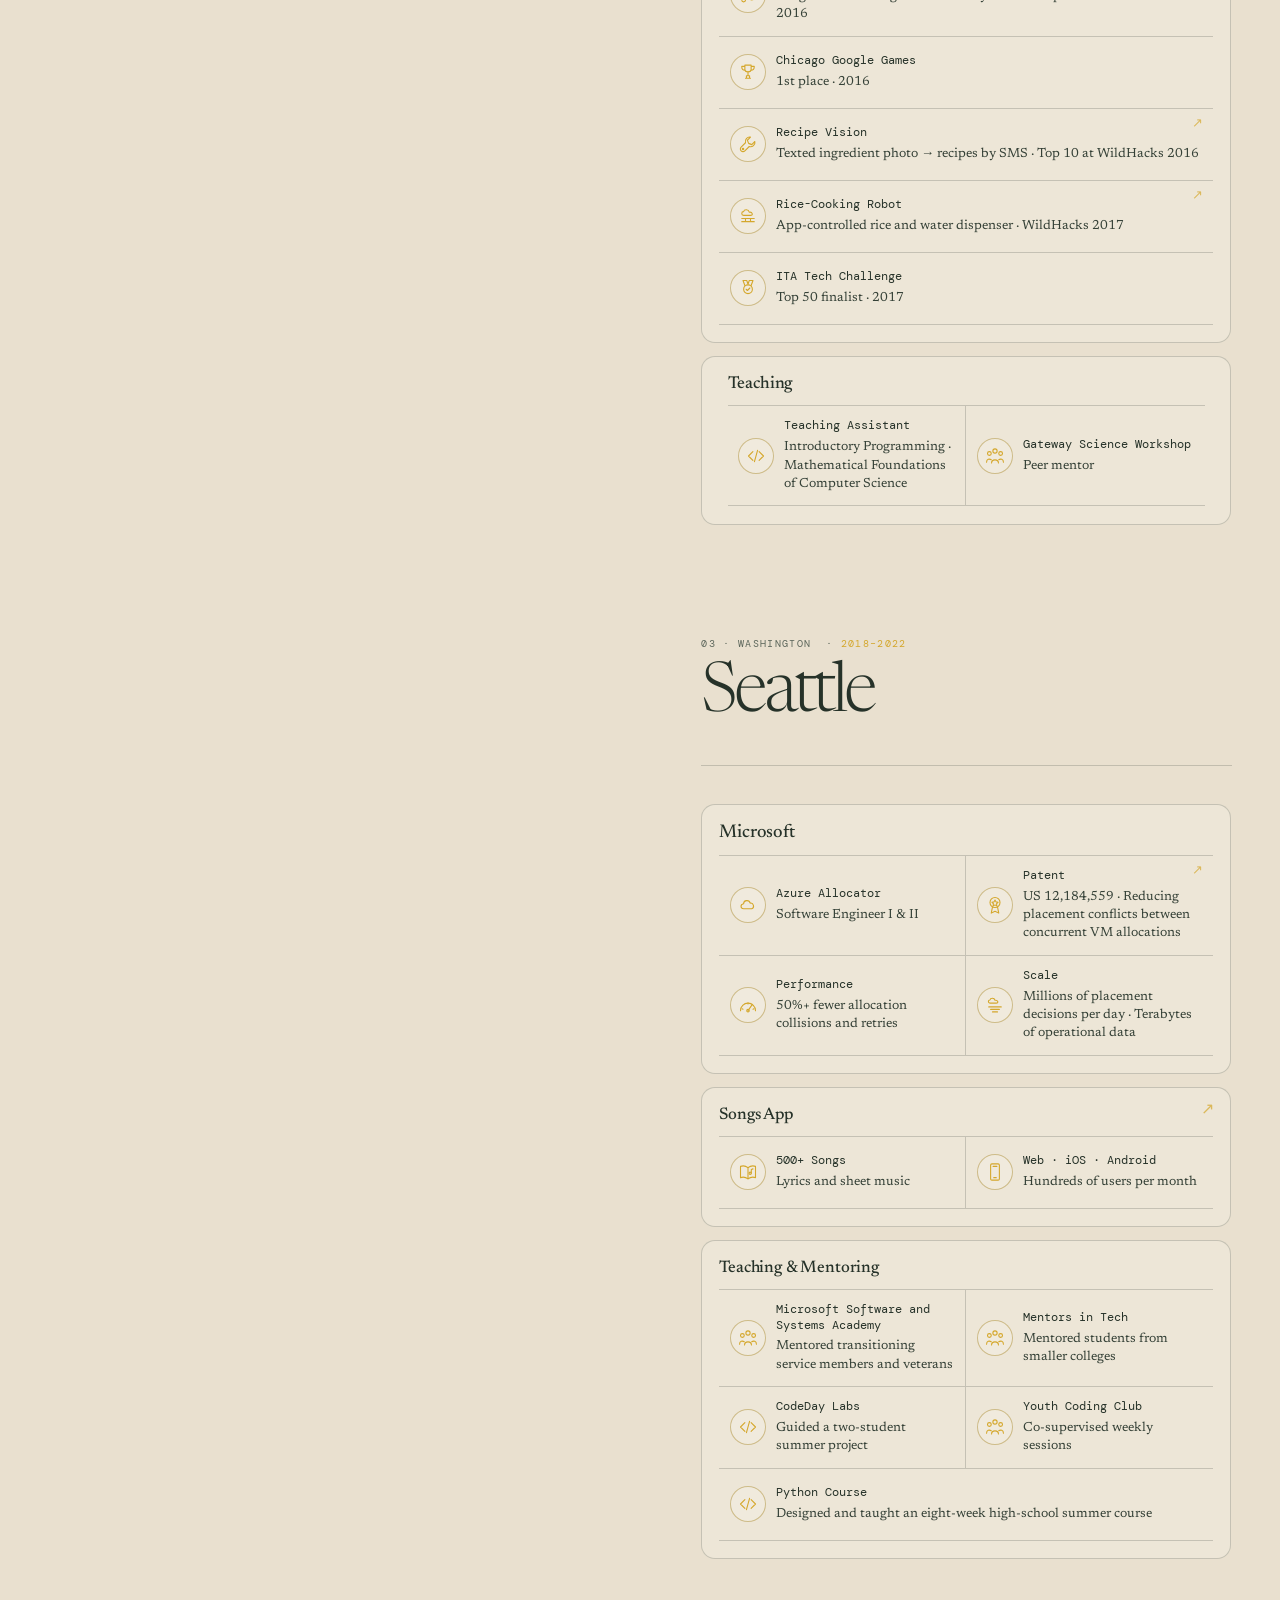
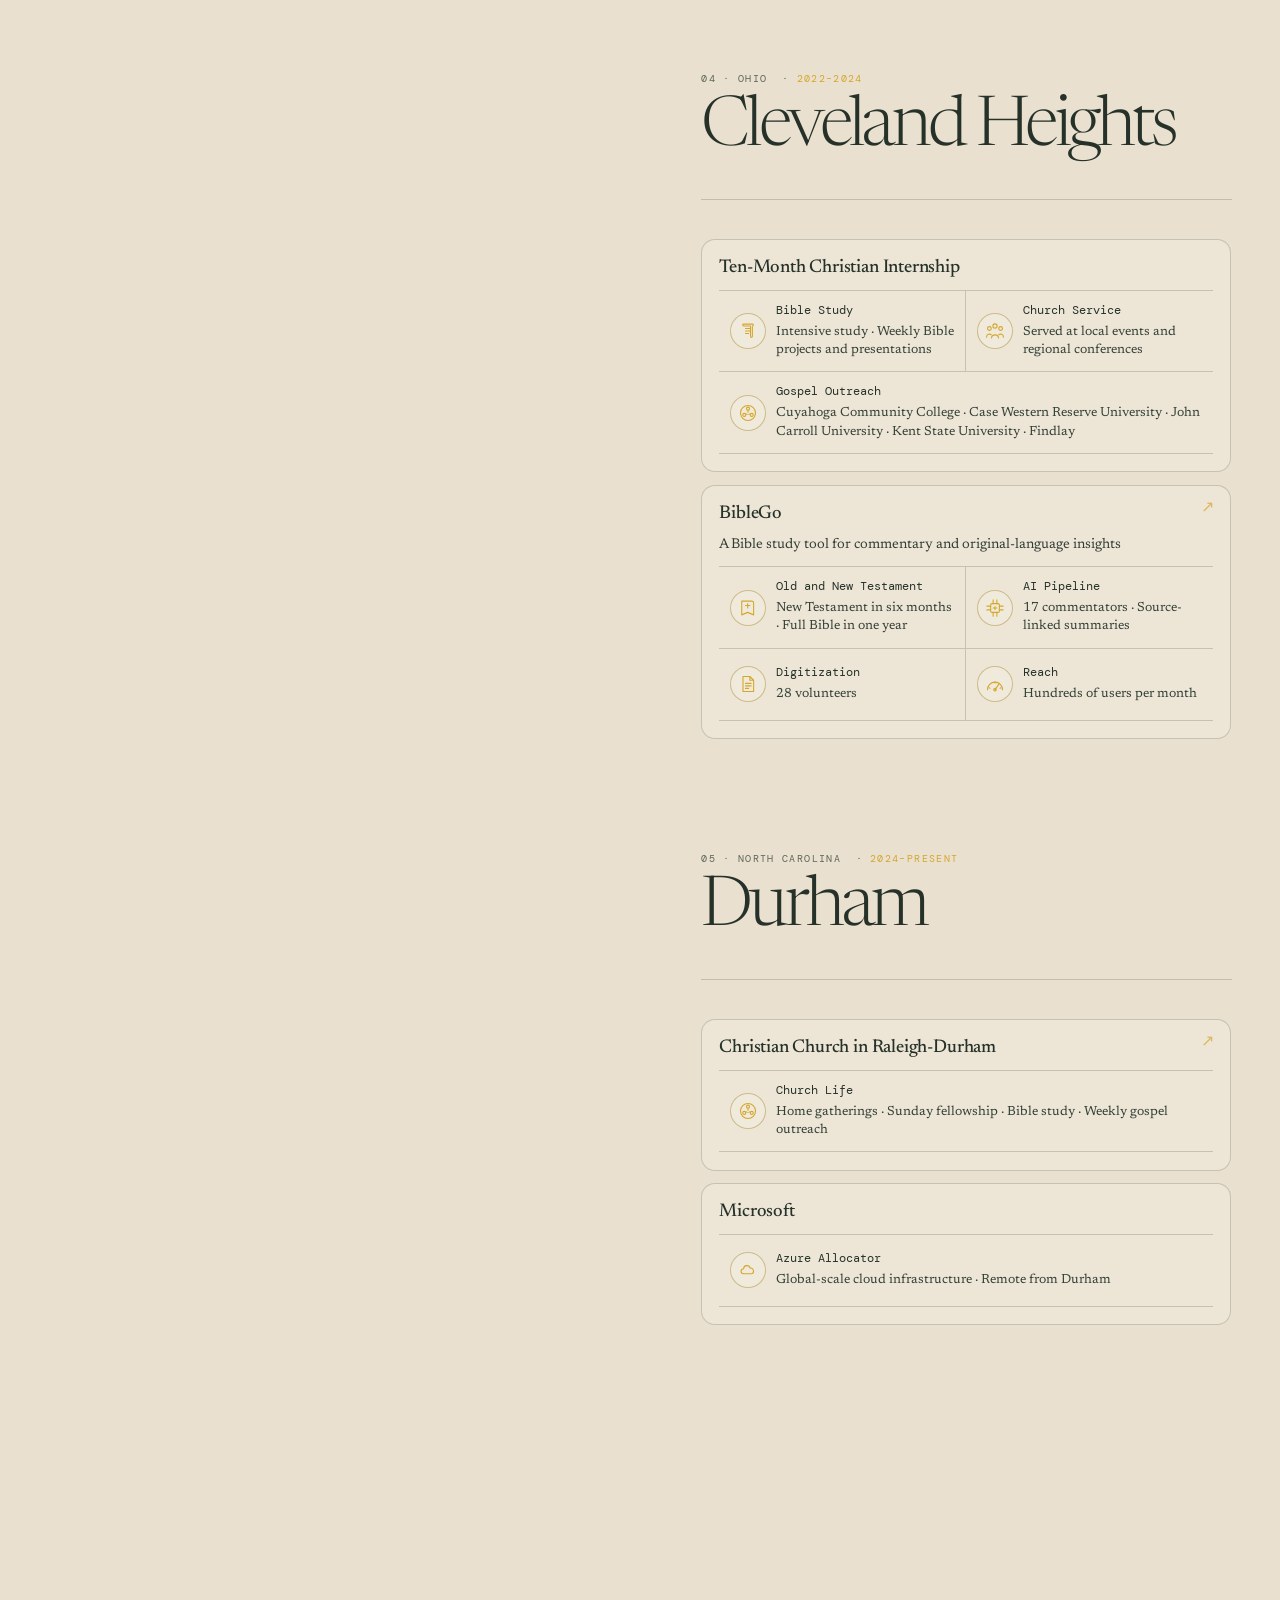
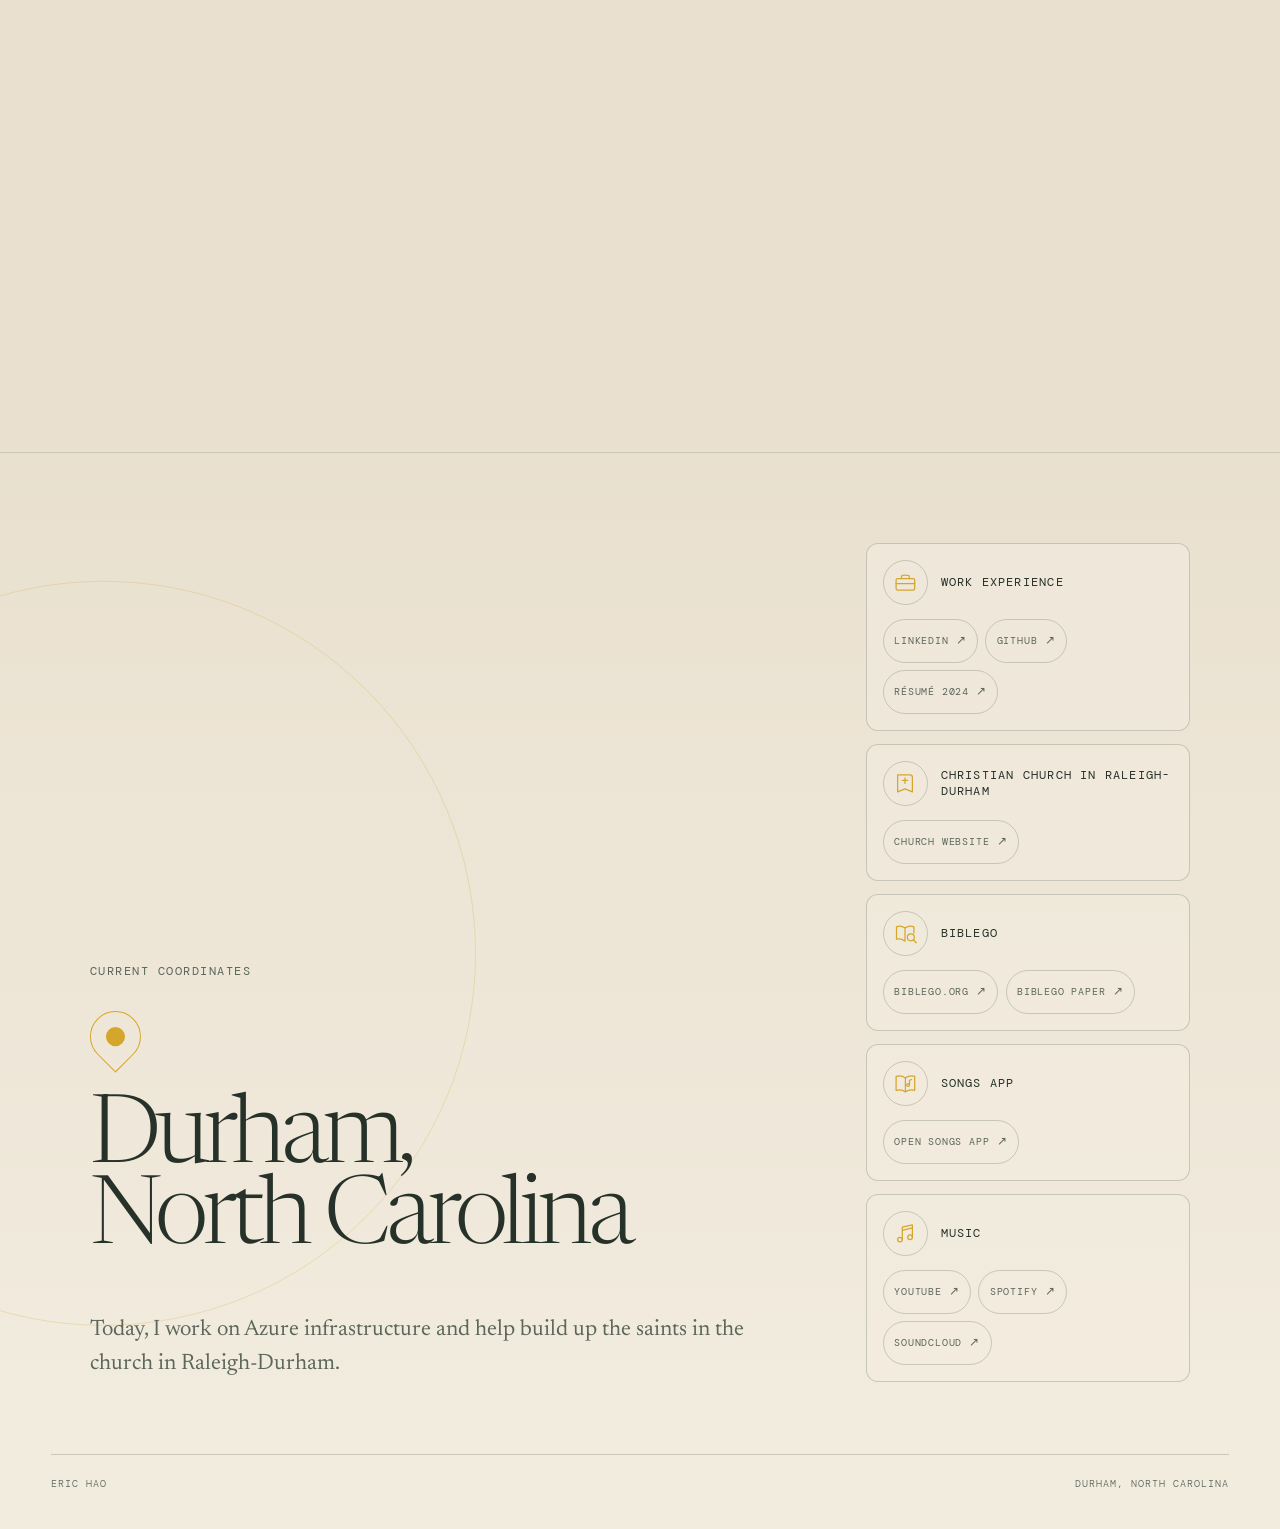
==== commit 85098408: "Shorten hero places link" ====
--- a/index.html
+++ b/index.html
@@ -106,7 +106,7 @@
       <p class="intro">In five places</p>
       <div class="hero-links">
         <a class="begin" href="#journey">
-          Explore the places
+          Explore places
           <span aria-hidden="true">↓</span>
         </a>
         <a class="begin begin-secondary" href="#current-coordinates">
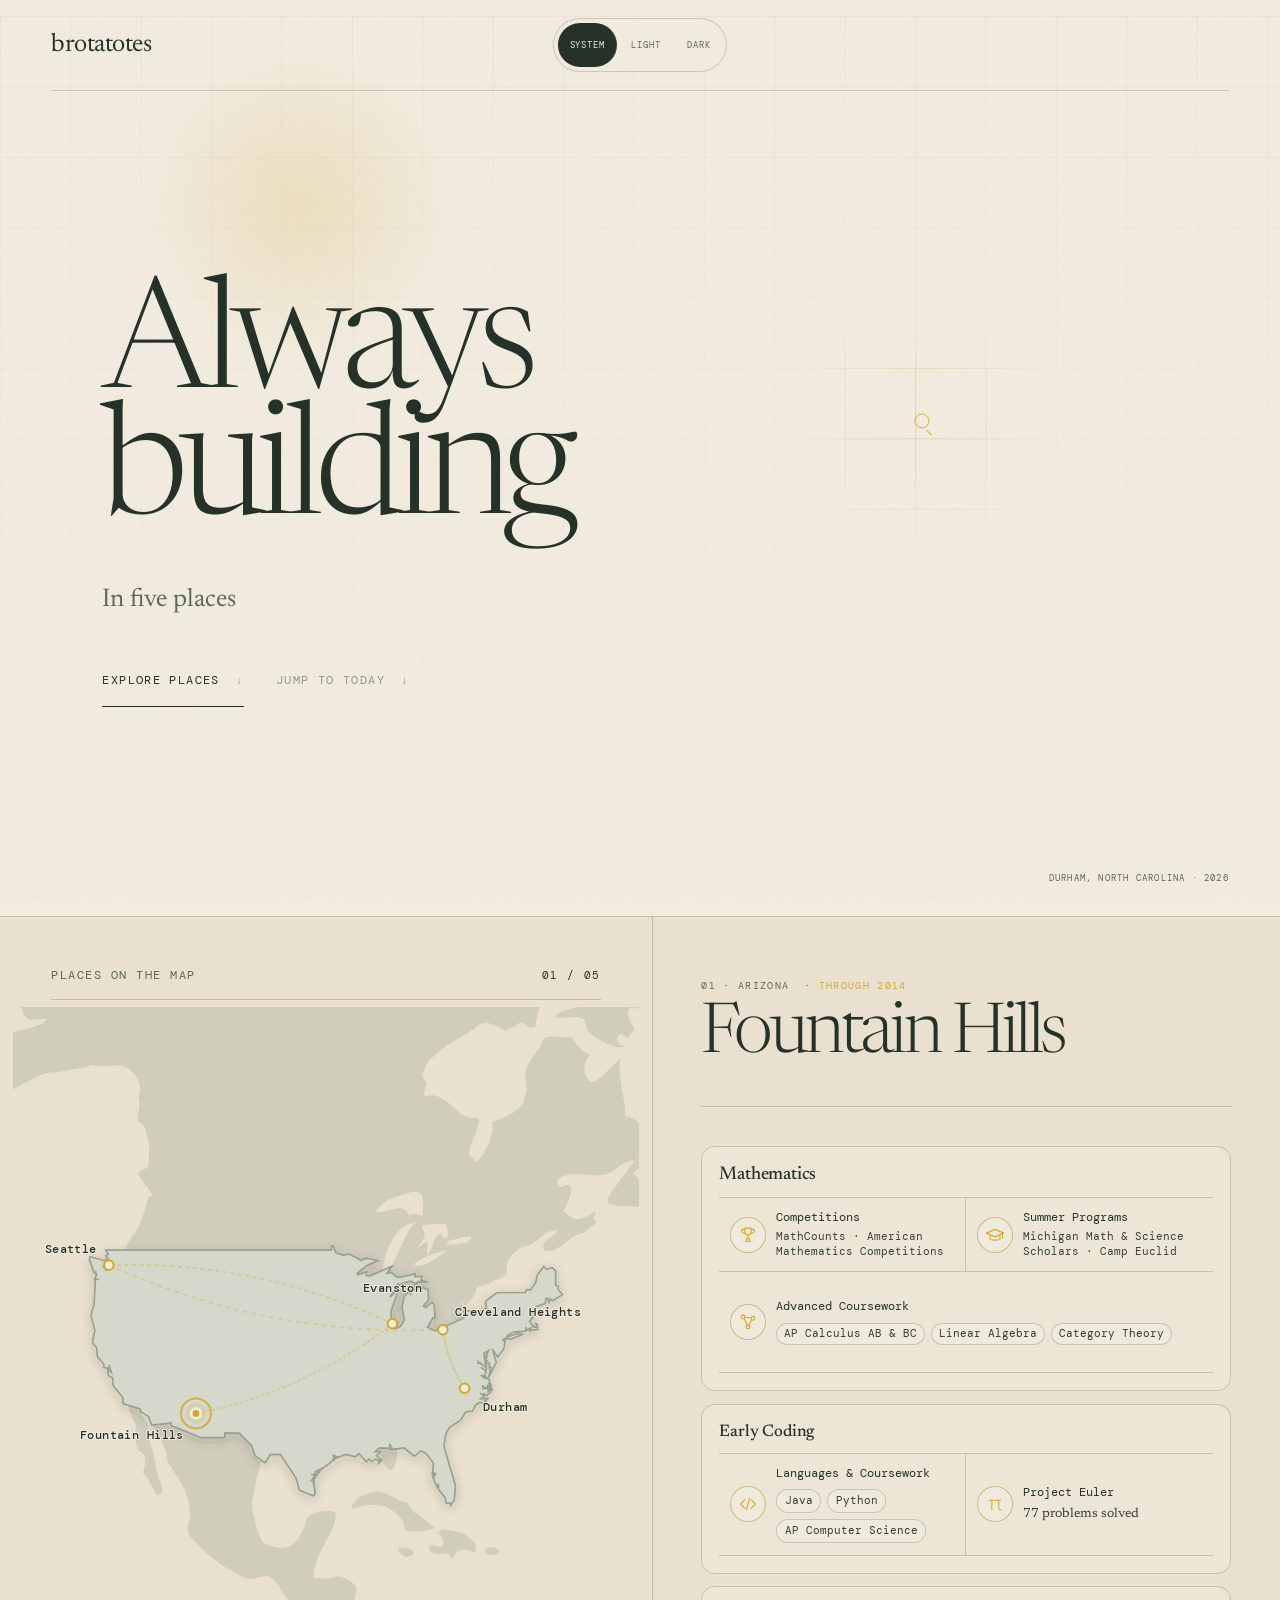
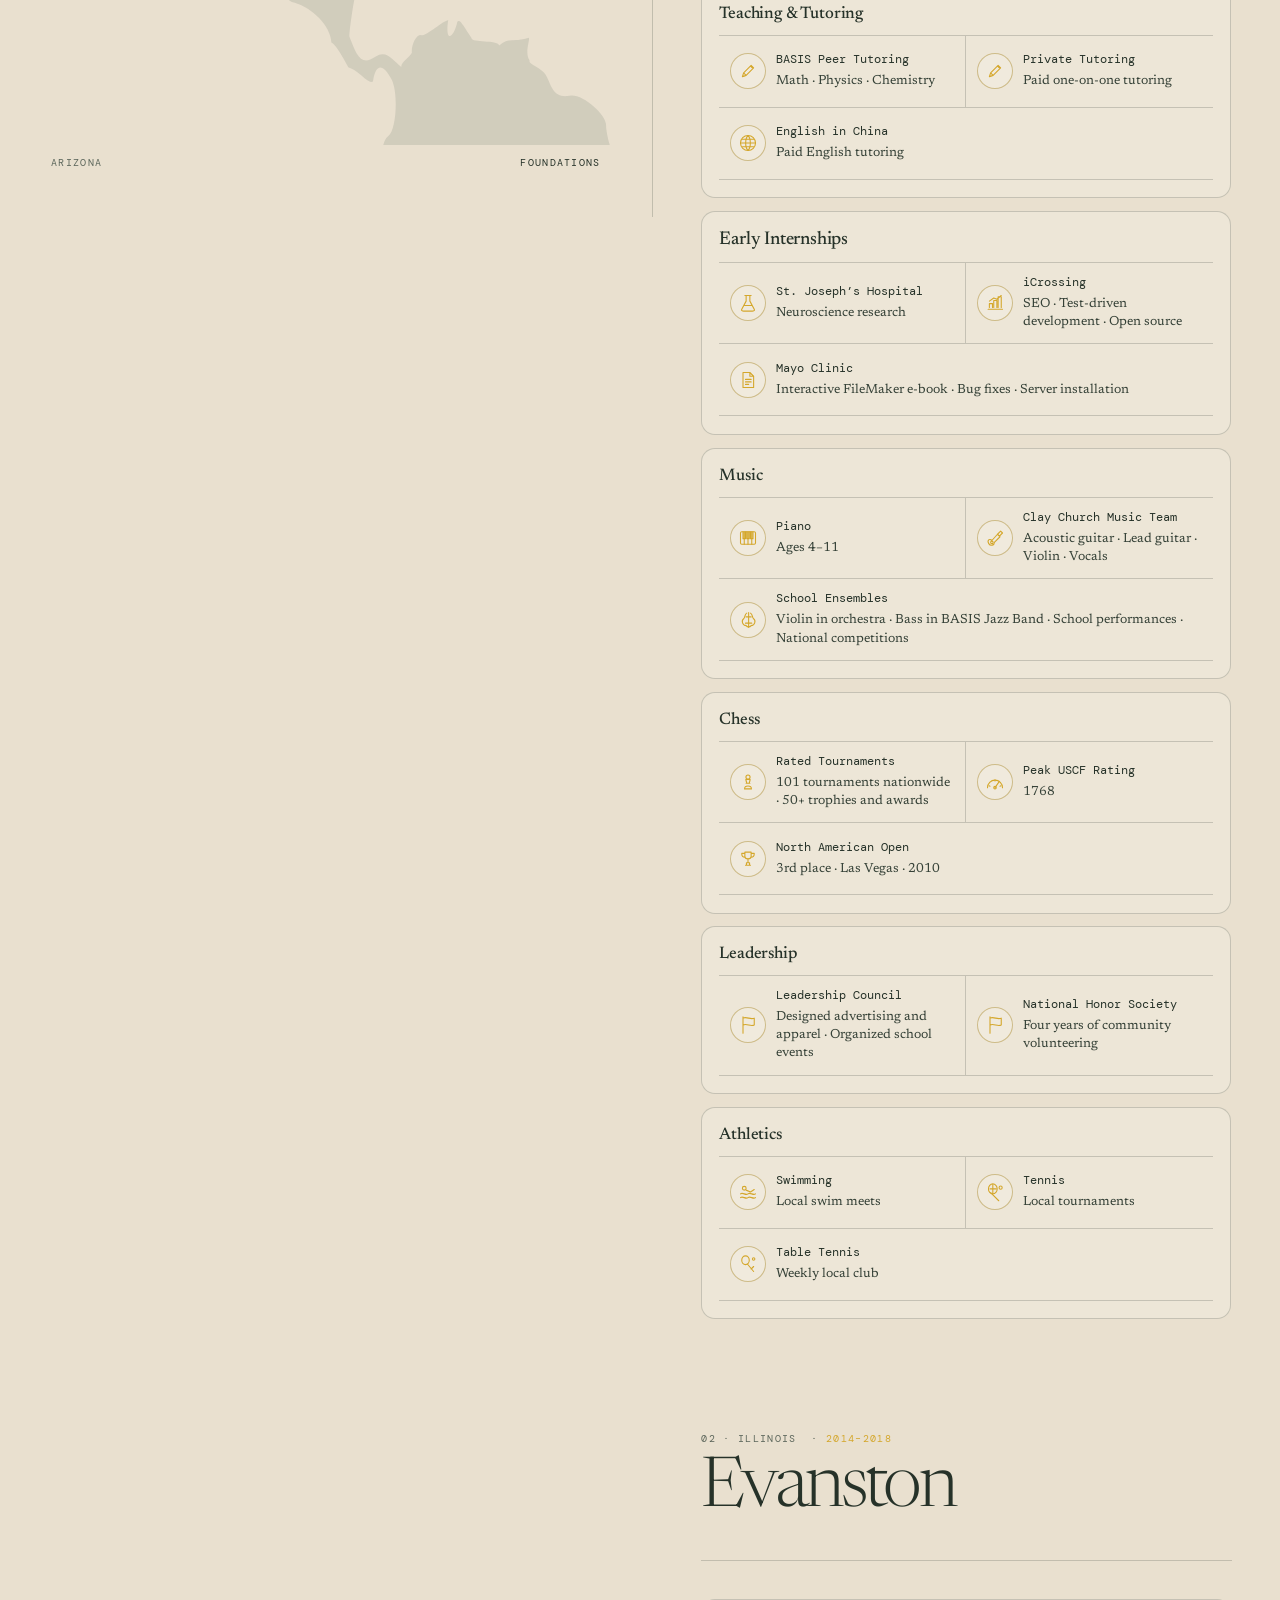
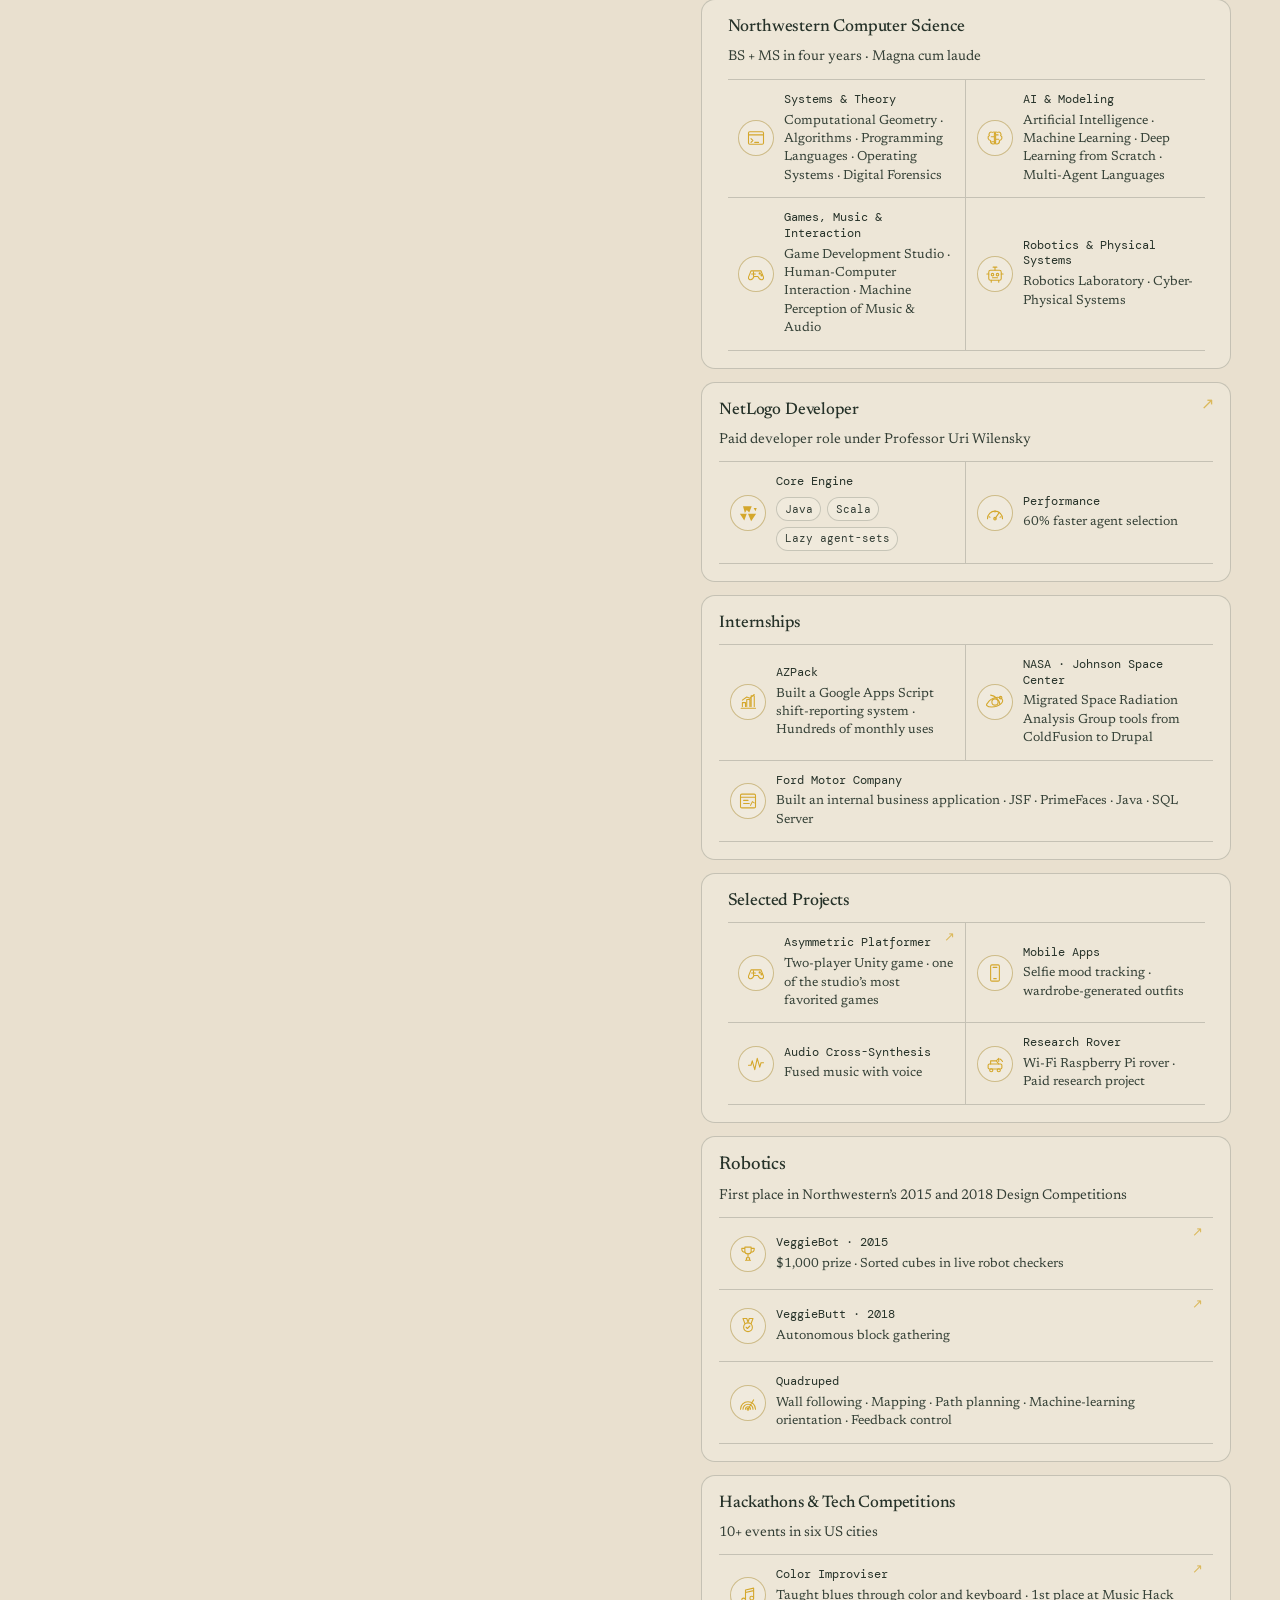
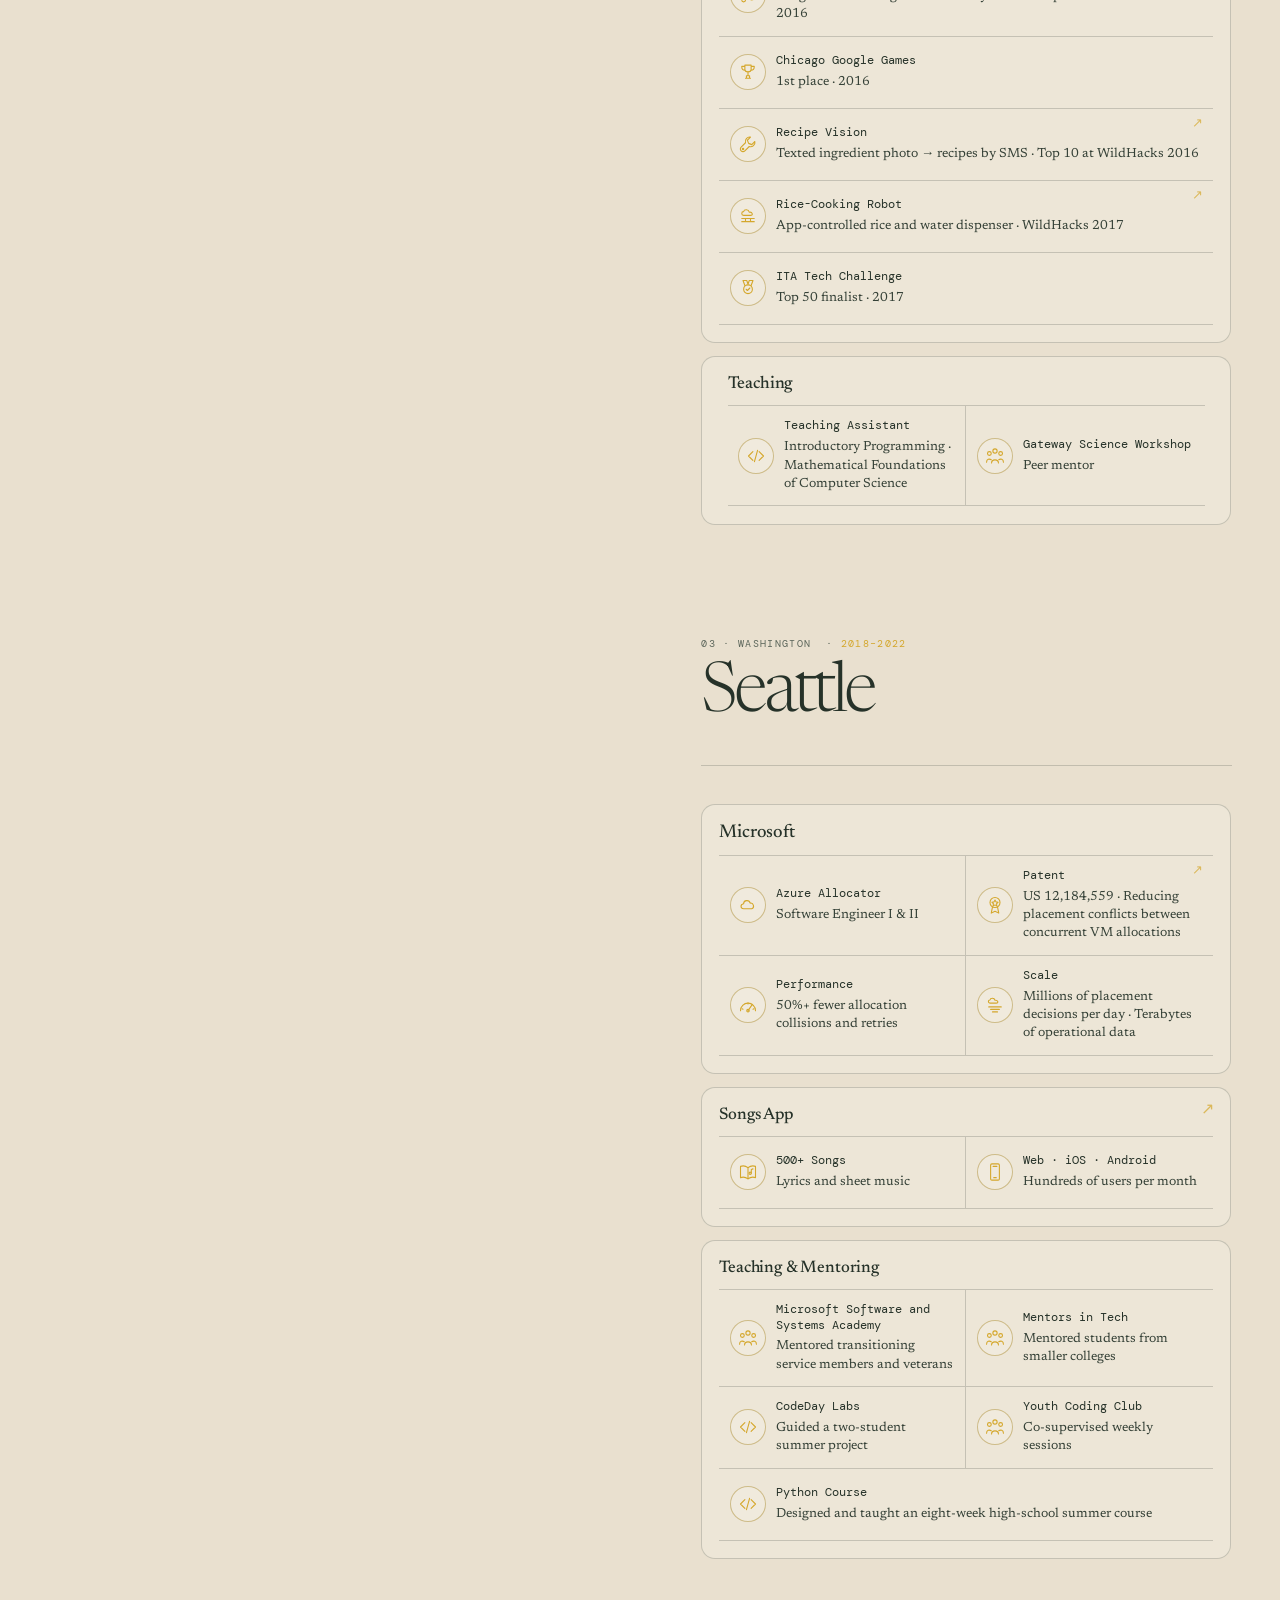
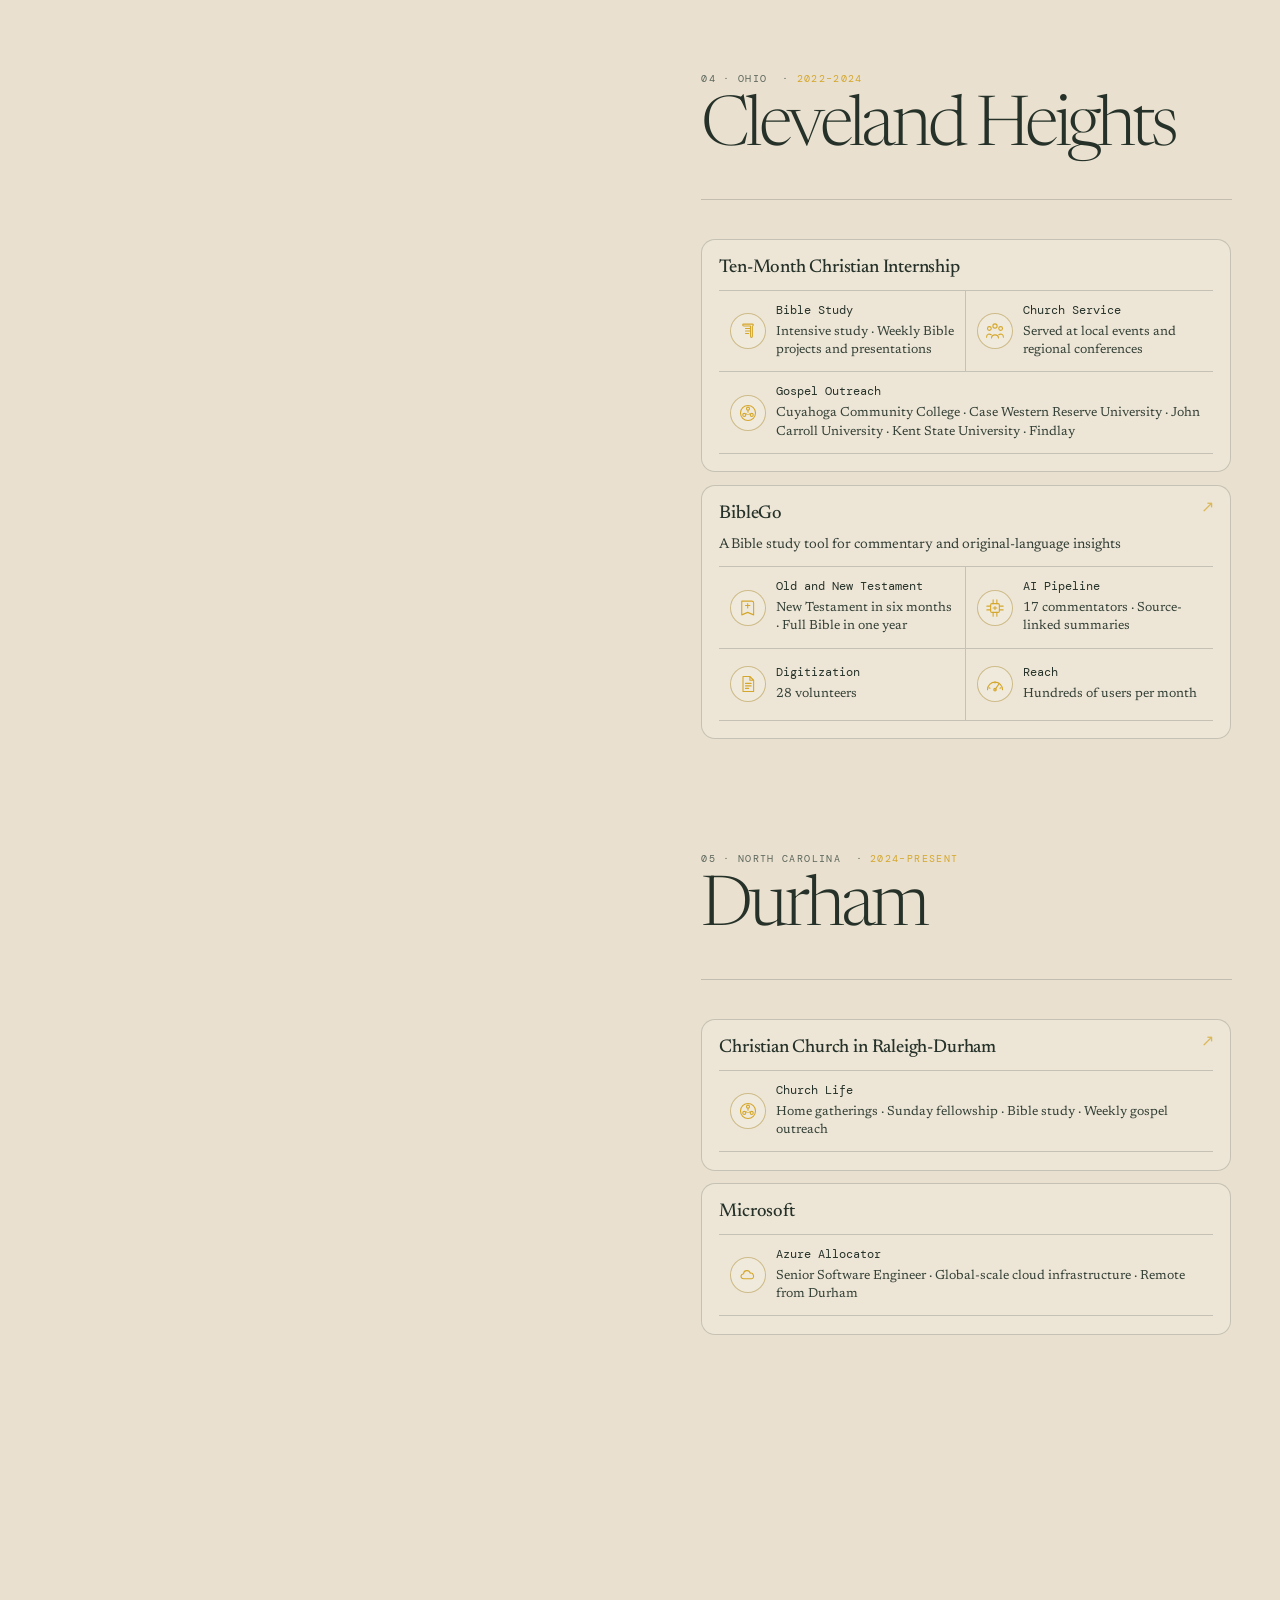
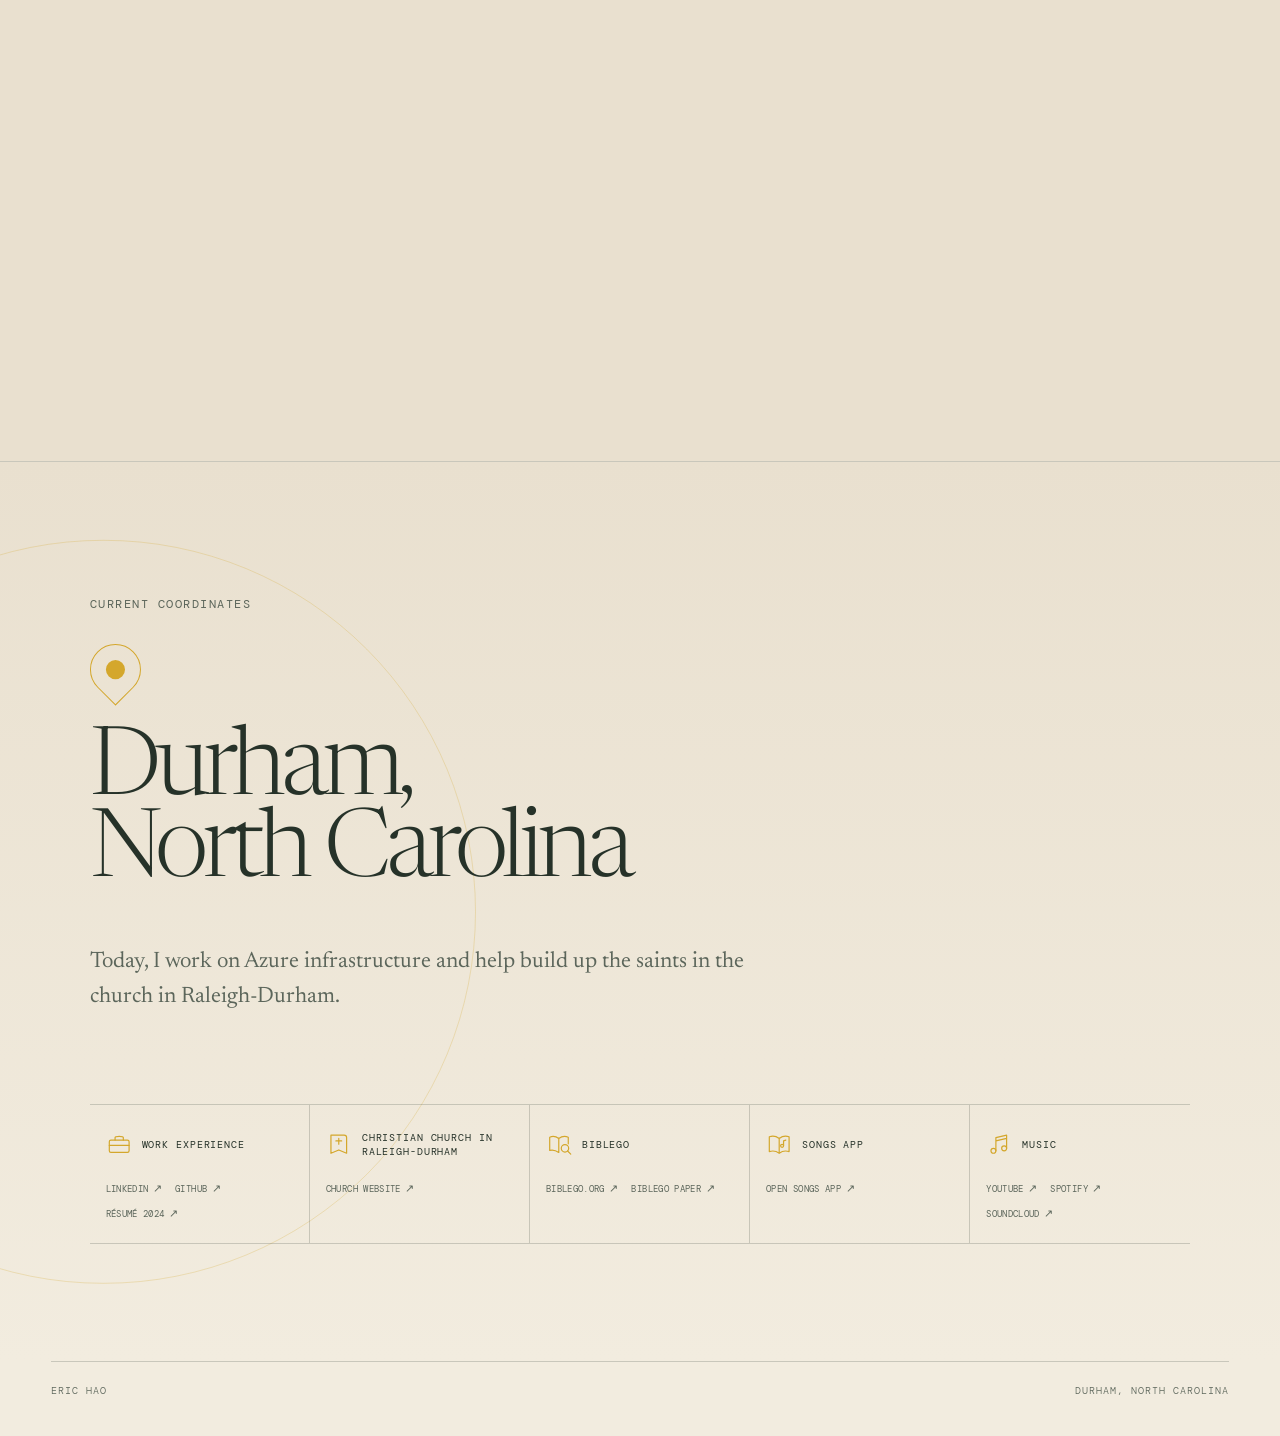
==== commit 92f2da9d: "Add senior software engineer title" ====
--- a/index.html
+++ b/index.html
@@ -813,7 +813,7 @@
                     <span class="flat-highlight-icon" aria-hidden="true"><svg viewBox="0 0 32 32"><use href="#ico-cloud"/></svg></span>
                     <span class="flat-highlight-copy">
                       <span class="flat-highlight-label">Azure Allocator</span>
-                      <span class="flat-highlight-fact">Global-scale cloud infrastructure · Remote from Durham</span>
+                      <span class="flat-highlight-fact">Senior Software Engineer · Global-scale cloud infrastructure · Remote from Durham</span>
                     </span>
                   </div>
                 </div>
--- a/atlas.css
+++ b/atlas.css
@@ -133,22 +133,32 @@
 .cursor-light {
   position: absolute;
   z-index: -1;
-  inset: 0;
-  background: radial-gradient(circle 13rem at var(--mouse-x) var(--mouse-y), color-mix(in srgb, var(--cursor-accent) 36%, transparent), transparent 72%);
+  top: 0;
+  left: 0;
+  width: 26rem;
+  height: 26rem;
+  border-radius: 50%;
+  background: radial-gradient(circle 13rem at center, color-mix(in srgb, var(--cursor-accent) 36%, transparent), transparent 72%);
+  pointer-events: none;
+  transform: translate3d(var(--mouse-x), var(--mouse-y), 0) translate(-50%, -50%);
   transition: opacity .3s ease;
+  will-change: transform;
+  contain: paint;
 }
 body:not([data-theme="dark"]) .cursor-light {
-  background: radial-gradient(circle 13rem at var(--mouse-x) var(--mouse-y), color-mix(in srgb, var(--cursor-accent) 18%, transparent), transparent 72%);
-}
-.cursor-light::after {
+  background: radial-gradient(circle 13rem at center, color-mix(in srgb, var(--cursor-accent) 18%, transparent), transparent 72%);
+}
+.hero::after {
   content: "";
   position: absolute;
+  z-index: -1;
   inset: 0;
   background:
     linear-gradient(color-mix(in srgb, var(--cursor-accent) 30%, transparent) 1px, transparent 1px),
     linear-gradient(90deg, color-mix(in srgb, var(--cursor-accent) 30%, transparent) 1px, transparent 1px);
   background-size: 5.5vw 5.5vw;
   mask-image: radial-gradient(circle 10rem at var(--mouse-x) var(--mouse-y), black, transparent 76%);
+  pointer-events: none;
 }
 .cursor-lens {
   position: absolute;
@@ -747,15 +757,15 @@
   position: relative;
   z-index: 1;
   display: grid;
-  grid-template-columns: minmax(0, 1.35fr) minmax(19rem, .65fr);
-  align-items: end;
-  gap: clamp(4rem, 8vw, 9rem);
+  grid-template-columns: 1fr;
+  align-items: start;
+  gap: clamp(3.5rem, 7vw, 6rem);
   width: 100%;
   max-width: 78rem;
   margin: 0 auto;
 }
 .closing-card {
-  max-width: 49rem;
+  max-width: 55rem;
 }
 .epilogue .kicker { margin: 0 0 2rem; }
 .closing-marker {
@@ -788,87 +798,79 @@
   line-height: 1.55;
 }
 .resource-directory {
-  display: flex;
-  flex-direction: column;
-  gap: .8rem;
+  display: grid;
+  grid-template-columns: repeat(5, minmax(0, 1fr));
+  border-block: 1px solid var(--rule);
 }
 .resource-group {
   min-width: 0;
   display: flex;
   flex-direction: column;
-  gap: .9rem;
-  padding: 1rem;
-  overflow: hidden;
-  border: 1px solid var(--rule);
-  border-radius: 12px;
-  background: color-mix(in srgb, var(--paper) 62%, transparent);
-}
+  gap: .85rem;
+  padding: 1.15rem 1rem 1.25rem;
+  border-right: 1px solid var(--rule);
+}
+.resource-group:last-child { border-right: 0; }
 .resource-group-head {
-  display: grid;
-  grid-template-columns: auto minmax(0, 1fr);
+  min-height: 2.6rem;
+  display: flex;
   align-items: center;
-  gap: .8rem;
+  gap: .6rem;
 }
 .resource-glyph {
   display: grid;
   place-items: center;
   flex: 0 0 auto;
-  width: 2.8rem;
-  height: 2.8rem;
-  border-radius: 50%;
-  border: 1px solid var(--rule);
+  width: 1.65rem;
+  height: 1.65rem;
 }
 .resource-glyph svg {
-  width: 58%;
-  height: 58%;
+  width: 100%;
+  height: 100%;
   fill: none;
   stroke: var(--rust);
-  stroke-width: 1.6;
+  stroke-width: 1.45;
   stroke-linecap: round;
   stroke-linejoin: round;
 }
 .resource-title {
-  font: 400 .76rem/1.35 "DM Mono", monospace;
-  letter-spacing: .1em;
+  font: 400 .65rem/1.35 "DM Mono", monospace;
+  letter-spacing: .085em;
   text-transform: uppercase;
 }
 .resource-destinations {
   display: flex;
   flex-wrap: wrap;
-  gap: .45rem;
+  gap: .35rem .8rem;
 }
 .resource-destinations a {
-  display: flex;
+  display: inline-flex;
   align-items: center;
-  min-height: 2.75rem;
-  gap: .45rem;
-  padding: .42rem .65rem;
-  border: 1px solid var(--rule);
-  border-radius: 999px;
-  color: var(--muted);
-  font: 400 .62rem/1 "DM Mono", monospace;
-  letter-spacing: .08em;
-  text-decoration: none;
+  gap: .28rem;
+  padding-block: .15rem;
+  color: var(--muted);
+  font: 400 .56rem/1.35 "DM Mono", monospace;
+  letter-spacing: .04em;
+  text-decoration-color: transparent;
+  text-underline-offset: .22rem;
   text-transform: uppercase;
-  transition: color .2s ease, background .2s ease, border-color .2s ease, transform .2s ease;
+  transition: color .2s ease, text-decoration-color .2s ease;
 }
 .resource-destinations a span:last-child {
   color: var(--muted);
-  font-size: .72rem;
+  font-size: .68rem;
   transition: color .2s ease, transform .2s ease;
 }
 .resource-destinations a:hover, .resource-destinations a:focus-visible {
   color: var(--rust);
-  background: color-mix(in srgb, var(--rust) 6%, transparent);
-  border-color: var(--rust);
-  transform: translateY(-1px);
+  text-decoration-color: var(--rust);
 }
 .resource-destinations a:hover span:last-child,
 .resource-destinations a:focus-visible span:last-child {
   color: var(--rust);
-  transform: translate(.15rem, -.15rem);
-}
-.resource-destinations a:focus-visible { outline: 2px solid var(--rust); outline-offset: 2px; }
+  transform: translate(.12rem, -.12rem);
+}
+.resource-destinations a:focus-visible { outline: 2px solid var(--rust); outline-offset: 3px; }
 footer {
   display: flex;
   justify-content: space-between;
@@ -1033,8 +1035,38 @@
   }
   .epilogue h2 { font-size: clamp(3.5rem, 16vw, 5.2rem); }
   .synthesis { font-size: 1.18rem; }
-  .resource-directory { width: 100%; }
+  .resource-directory {
+    width: 100%;
+    grid-template-columns: repeat(2, minmax(0, 1fr));
+  }
+  .resource-group-head { min-height: auto; }
+  .resource-group {
+    border-right: 1px solid var(--rule);
+    border-bottom: 1px solid var(--rule);
+  }
+  .resource-group:nth-child(even) { border-right: 0; }
+  .resource-group:nth-last-child(-n + 2) { border-bottom: 0; }
+  .resource-group:last-child {
+    grid-column: 1 / -1;
+    border-right: 0;
+  }
   footer { gap: 1rem; }
+}
+
+@media (max-width: 700px) {
+  .resource-directory { grid-template-columns: 1fr; }
+  .resource-group,
+  .resource-group:nth-child(even),
+  .resource-group:last-child {
+    grid-column: auto;
+    border-right: 0;
+    border-bottom: 1px solid var(--rule);
+  }
+  .resource-group:last-child { border-bottom: 0; }
+  .resource-destinations a {
+    font-size: .62rem;
+    letter-spacing: .08em;
+  }
 }
 
 @media (max-width: 460px) {
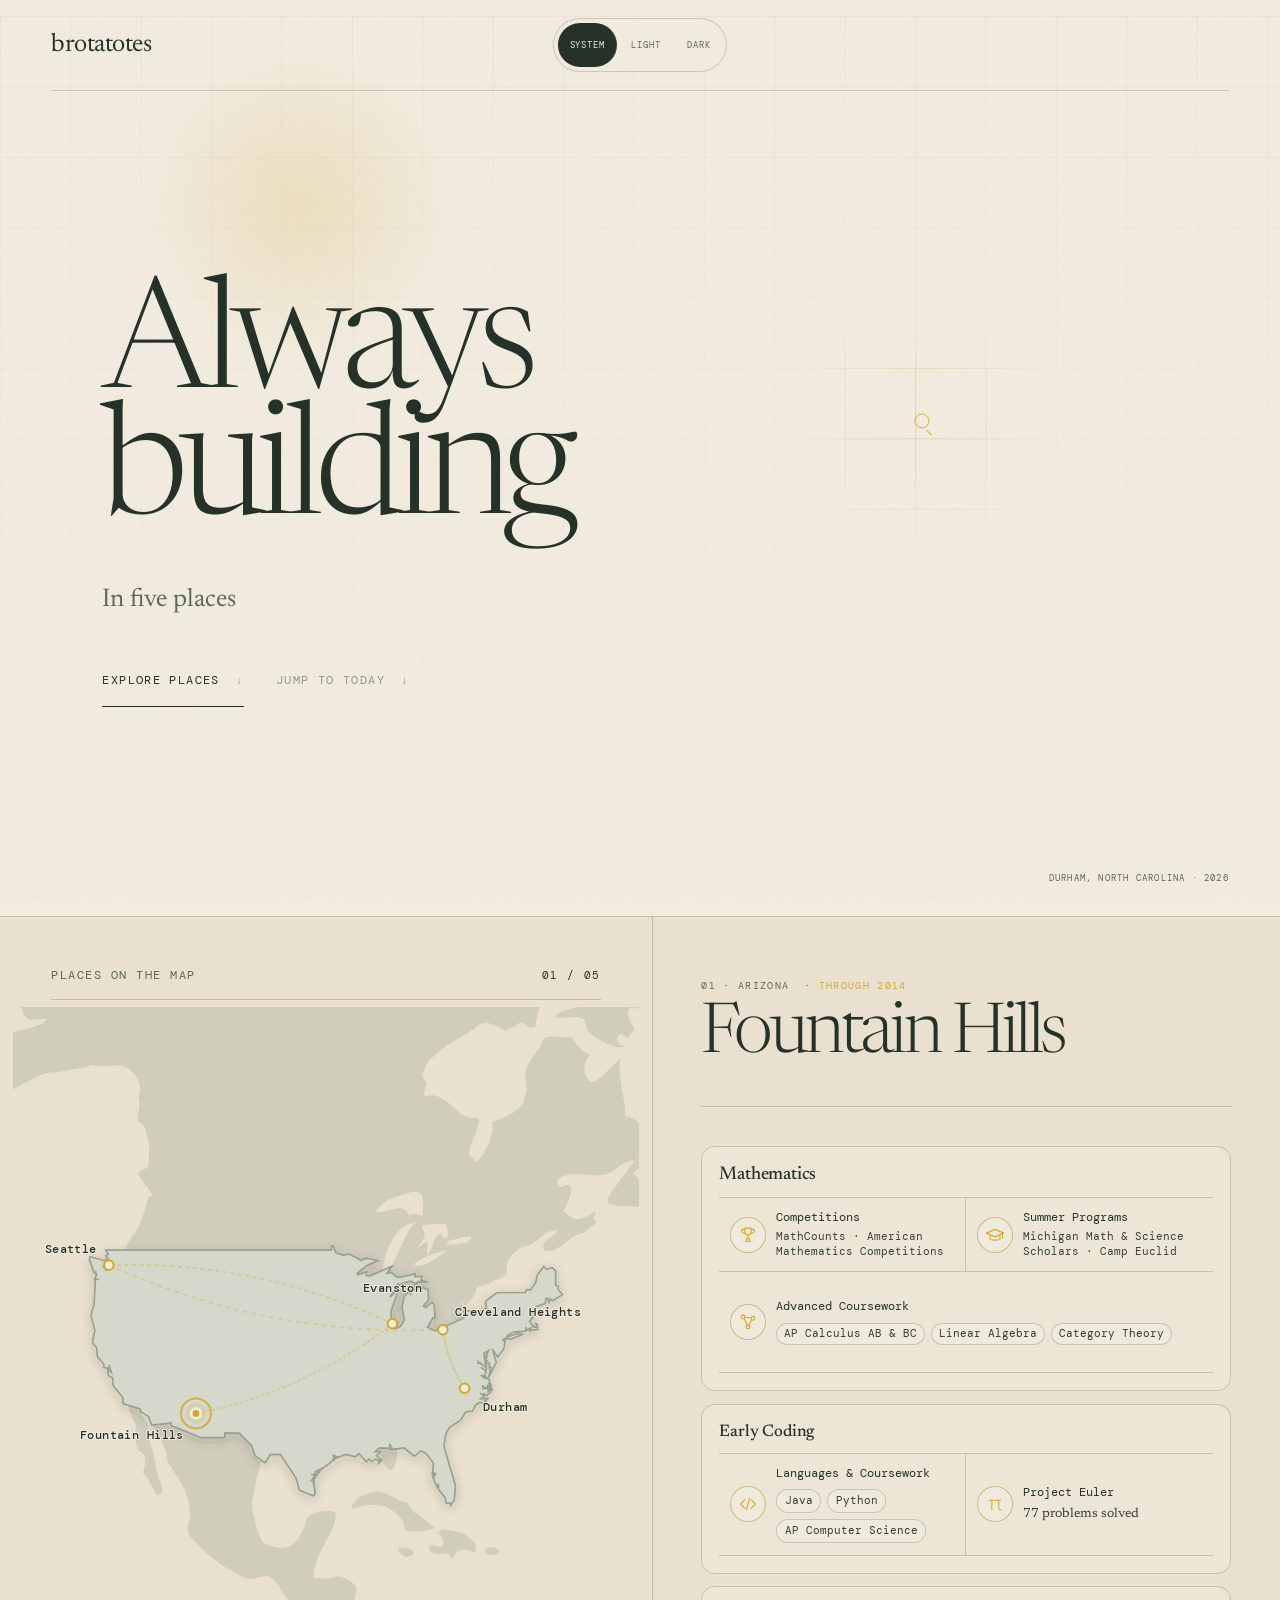
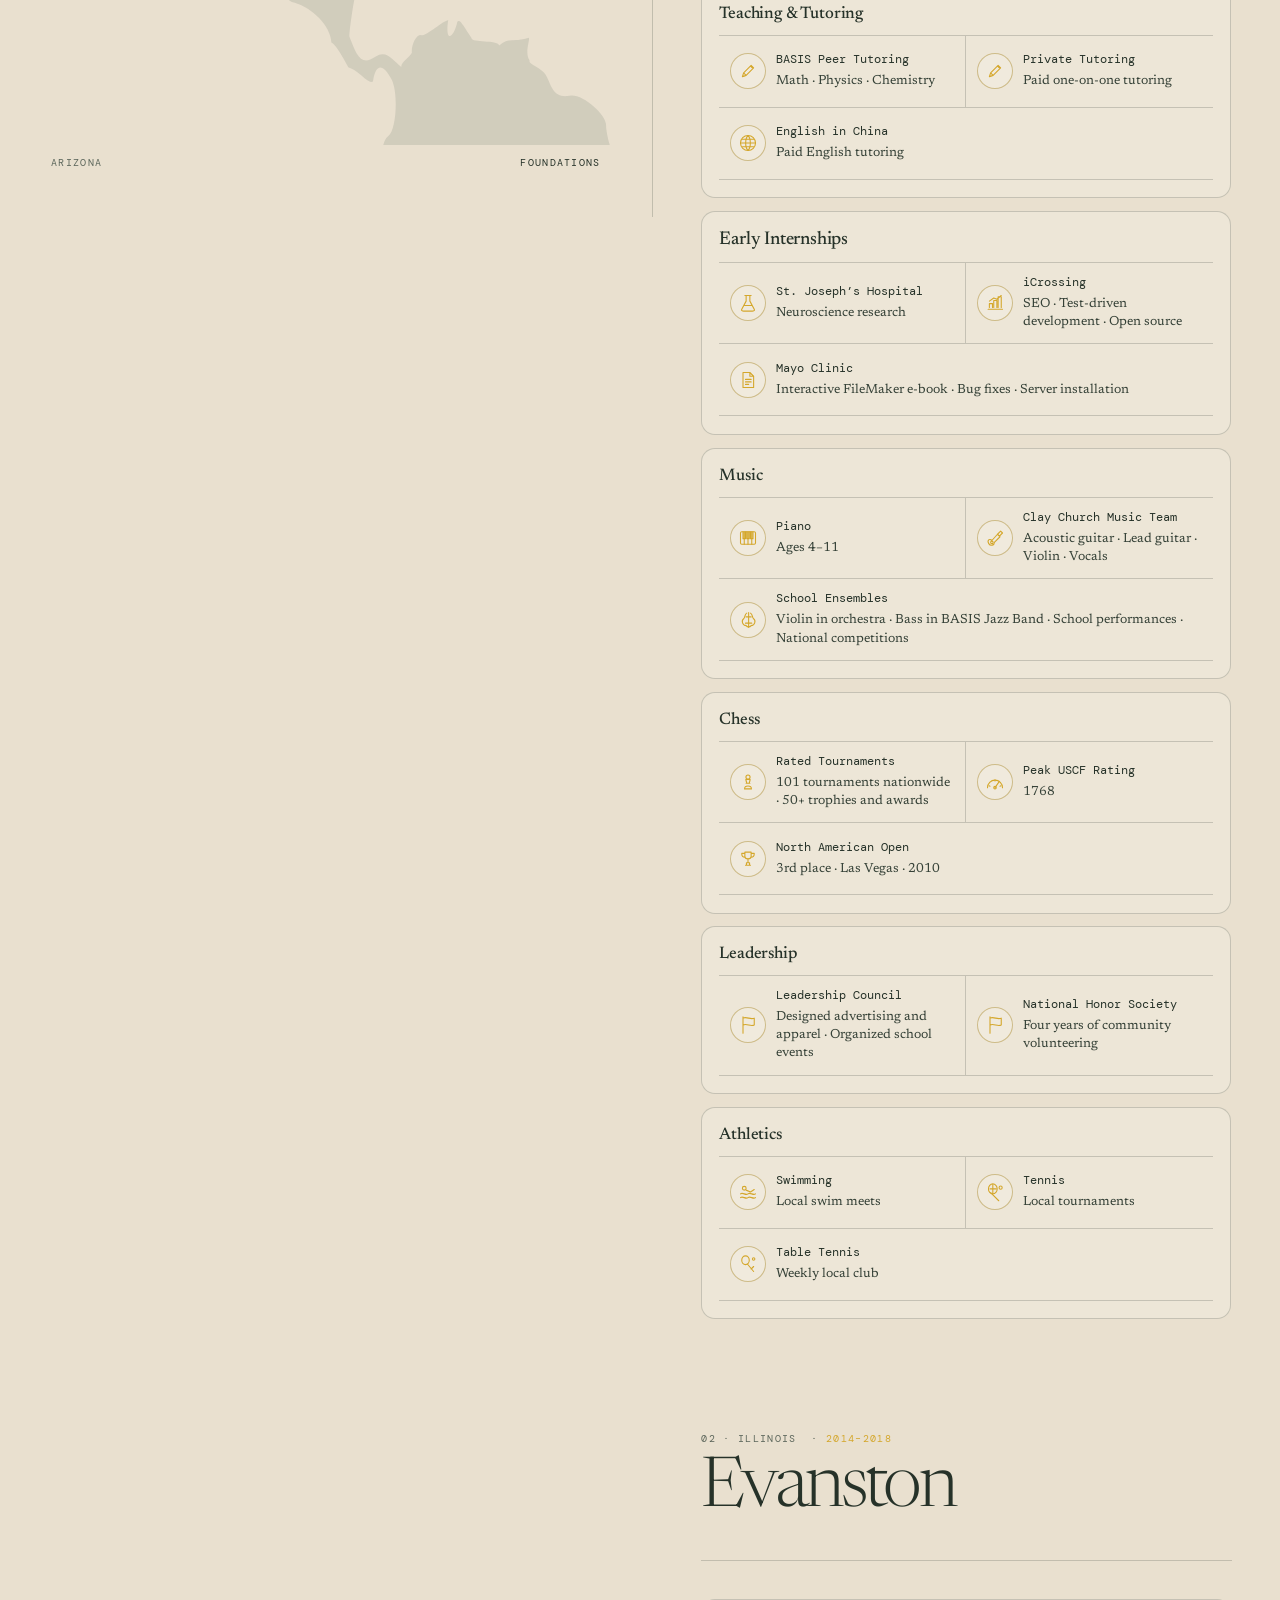
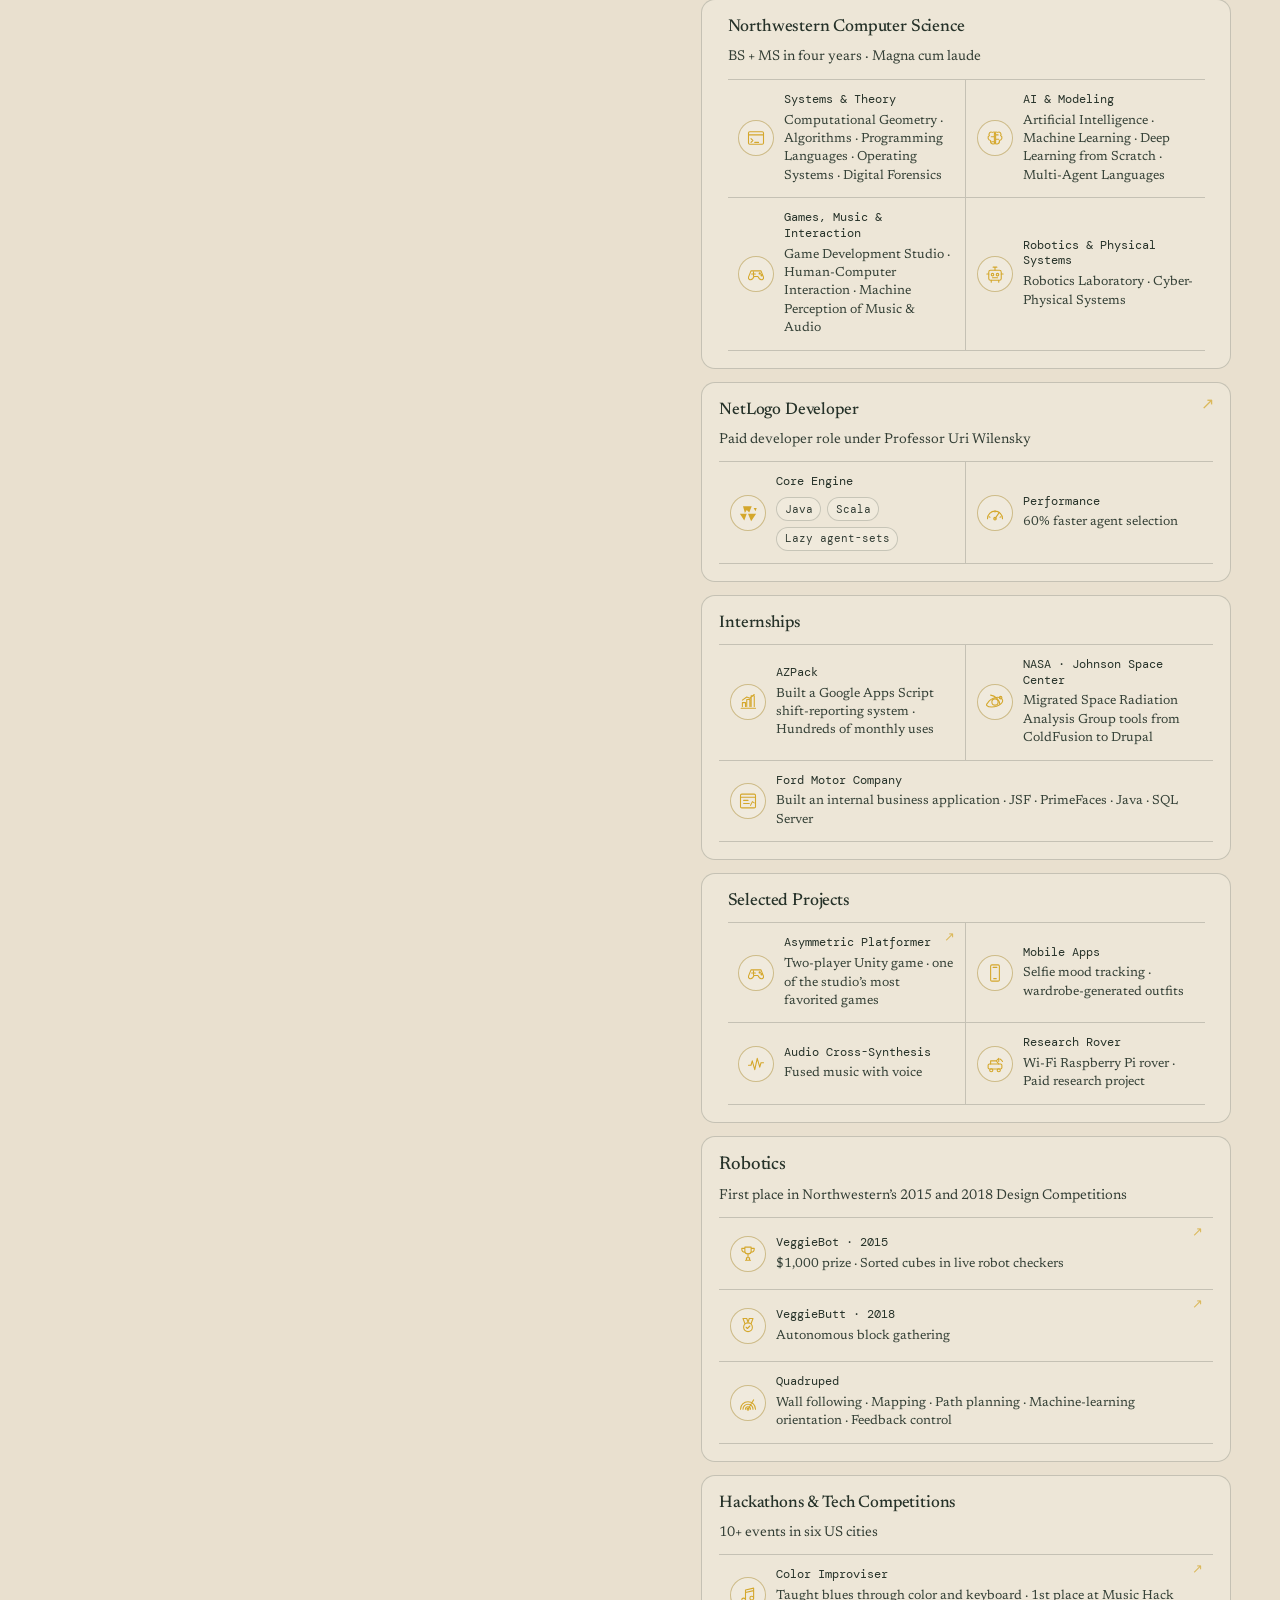
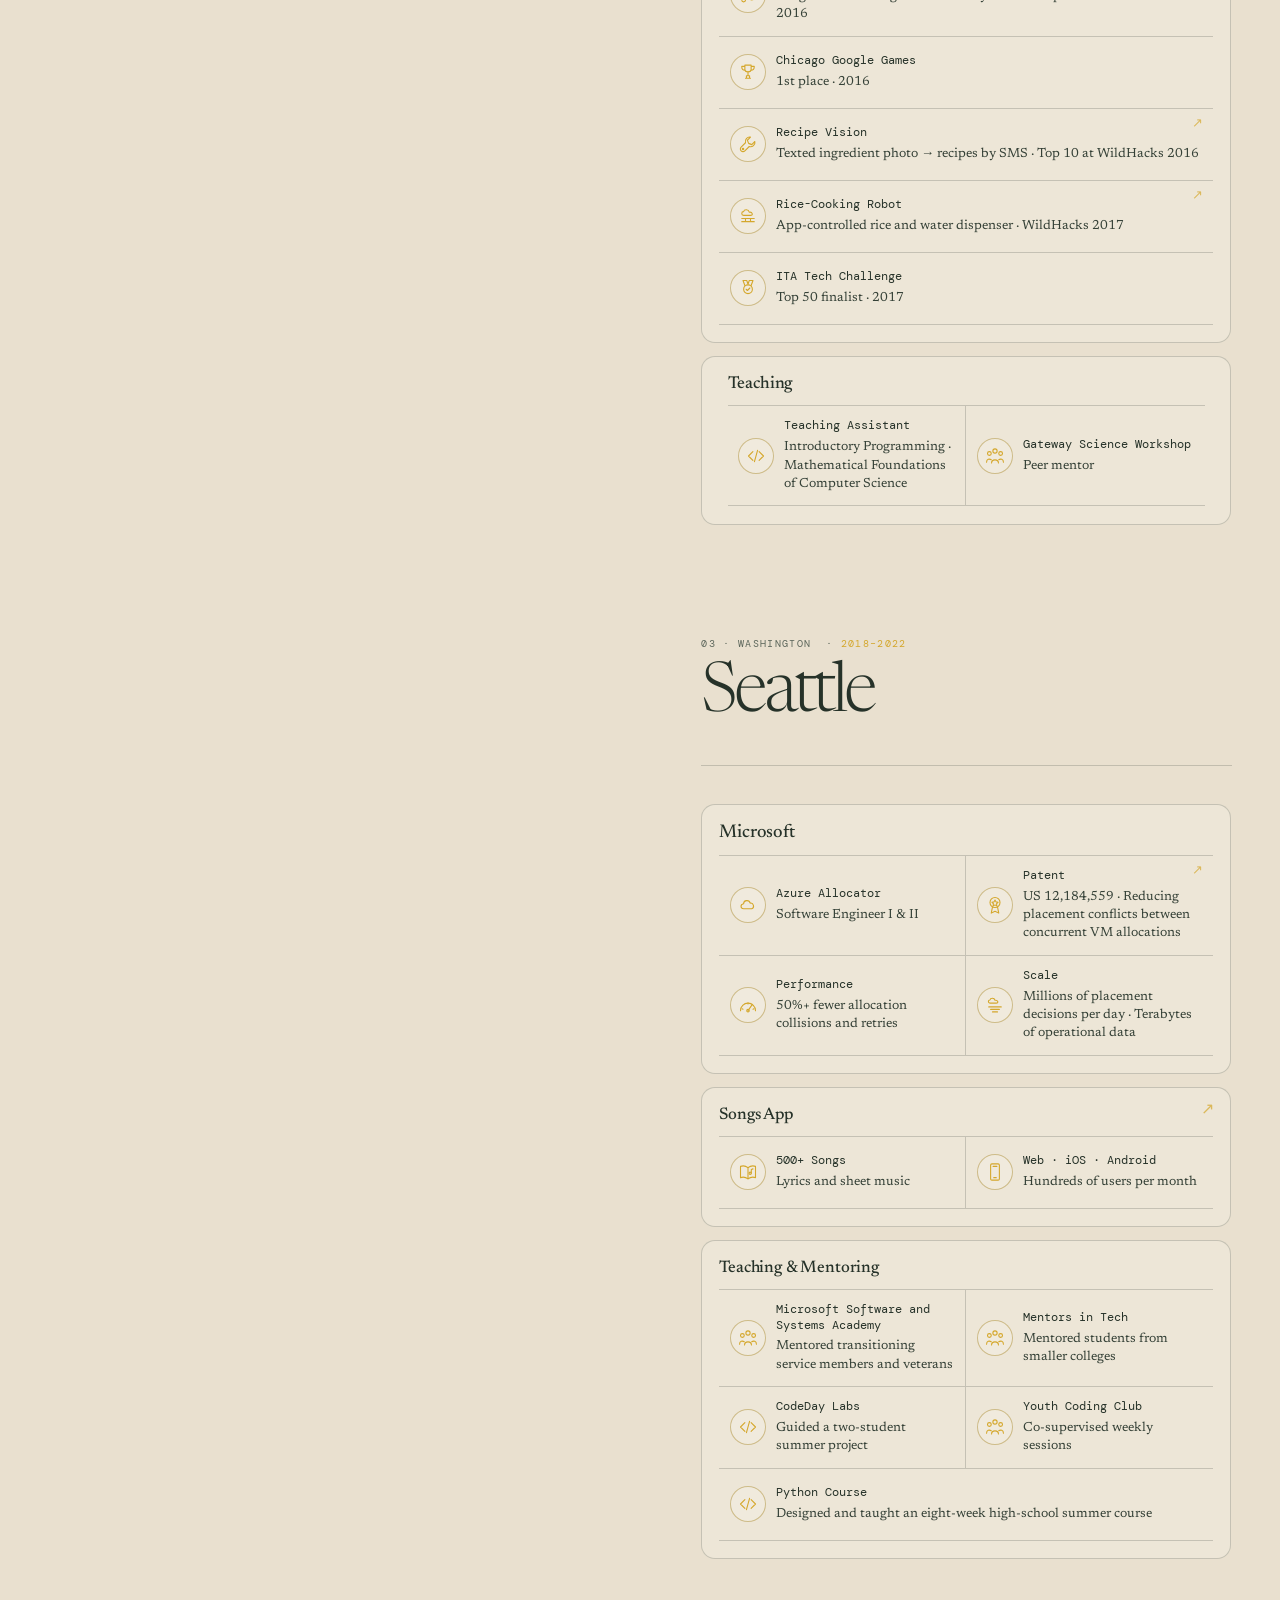
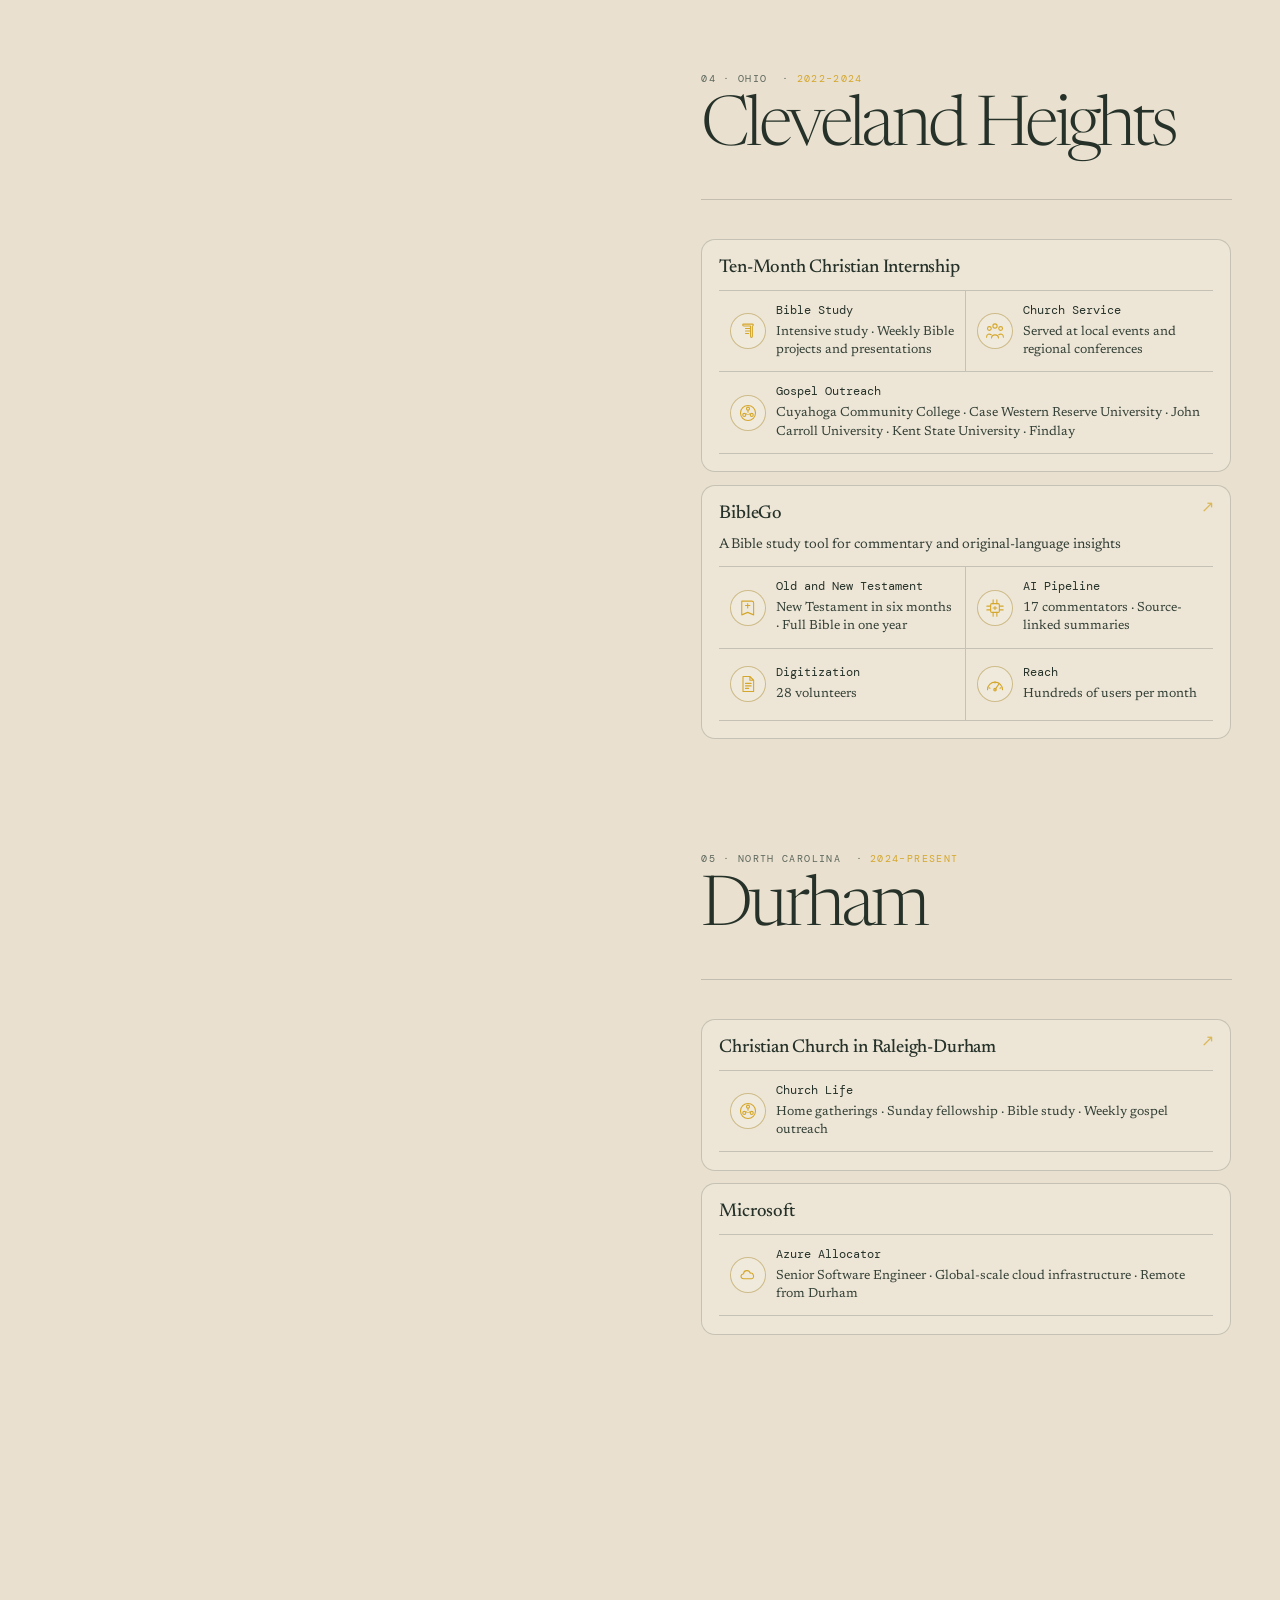
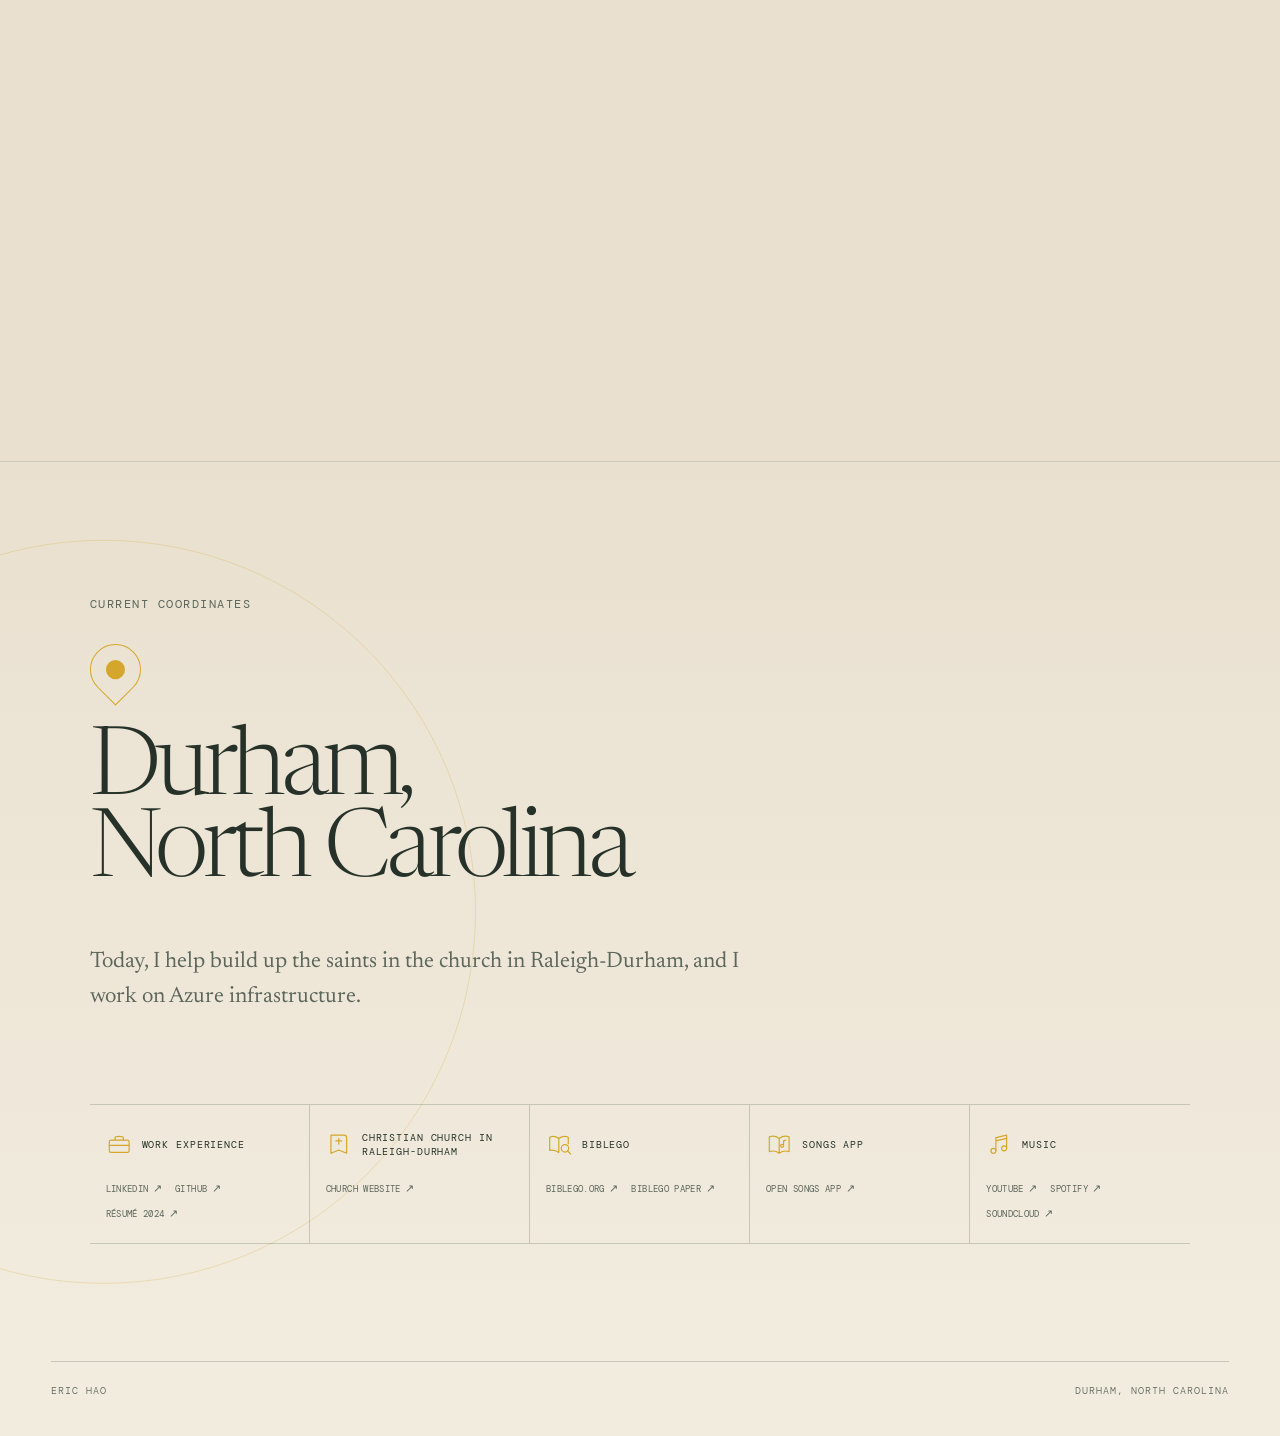
==== commit 25bb9b37: "Reorder closing line to lead with the church" ====
--- a/index.html
+++ b/index.html
@@ -832,7 +832,7 @@
             <span></span>
           </div>
           <h2 id="epilogue-title">Durham,<br>North Carolina</h2>
-          <p class="synthesis">Today, I work on Azure infrastructure and help build up the saints in the church in Raleigh-Durham.</p>
+          <p class="synthesis">Today, I help build up the saints in the church in Raleigh-Durham, and I work on Azure infrastructure.</p>
         </div>
 
         <nav class="resource-directory" aria-label="Continue exploring">
